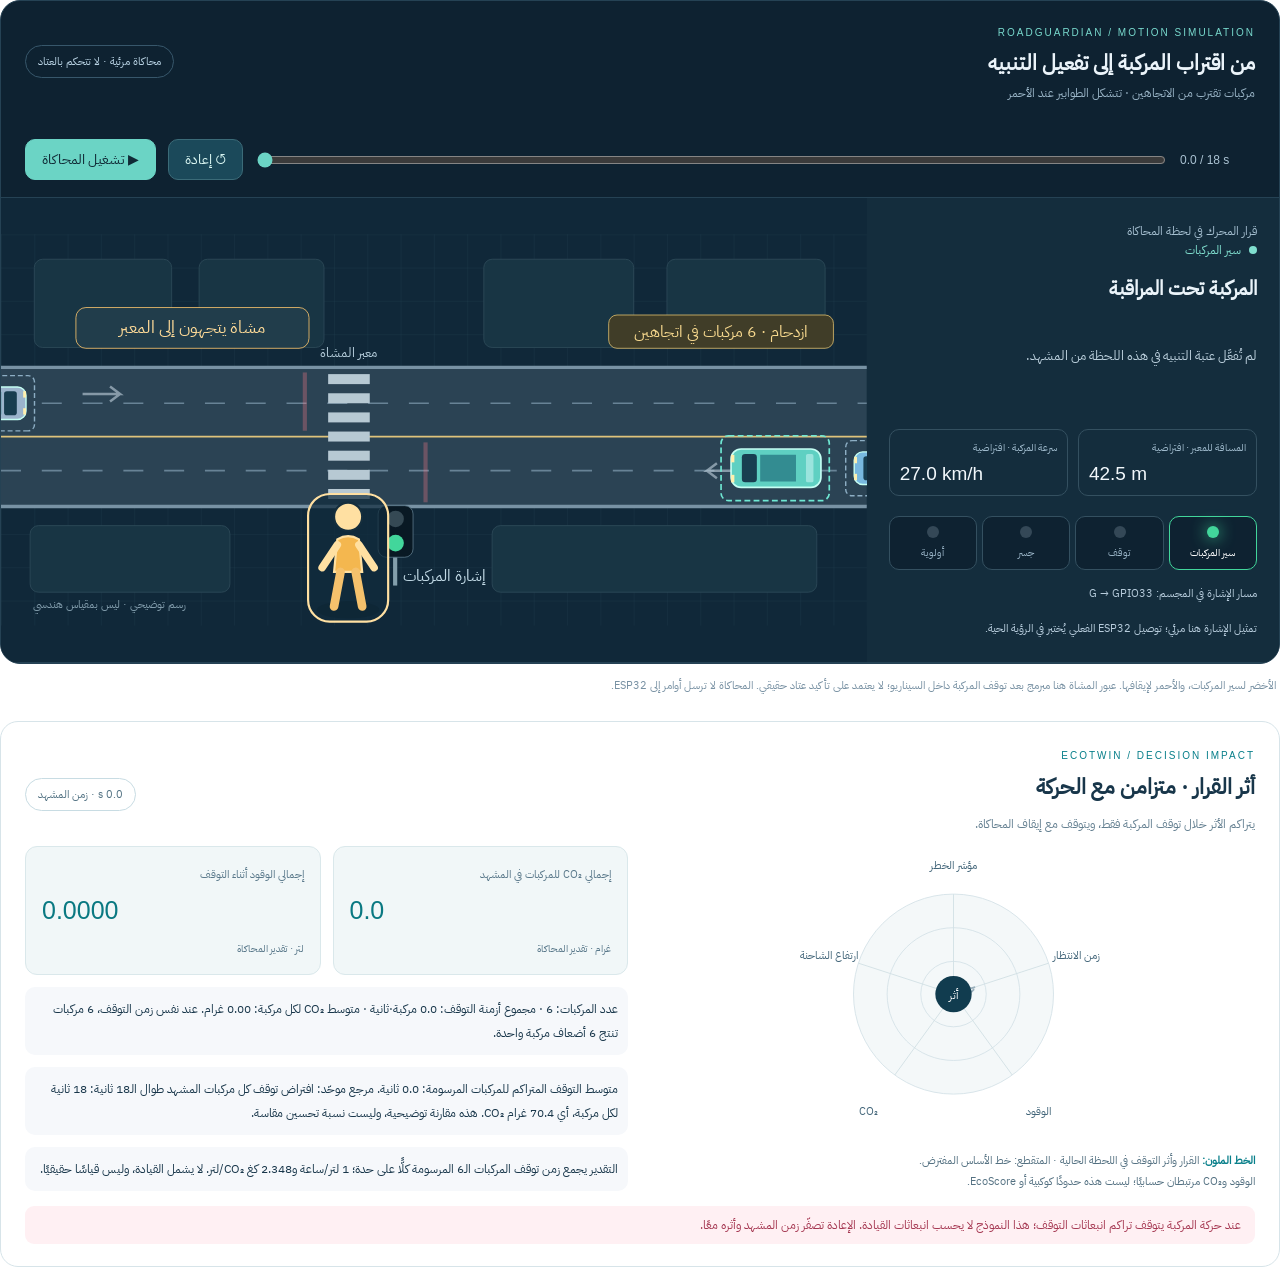
==== docs/scenes/congestion.html @ 3b2d870b "Publish RoadGuardian prototype and static Pages demo" ====
<!doctype html>
<html lang="ar" dir="rtl"><head><meta charset="utf-8"><meta name="viewport" content="width=device-width,initial-scale=1">
<style>
@font-face{font-family:Arabic;src:url([data-uri]) format('woff2')}
*{box-sizing:border-box}body{margin:0;background:transparent;color:#18364a;font:14px Arabic,Arial,sans-serif}button,input{font:inherit}button{cursor:pointer}button:focus-visible,input:focus-visible{outline:3px solid #f6bc61;outline-offset:3px}
.screen{background:#0e2231;border:1px solid #254254;border-radius:20px;overflow:hidden;color:#ebf4fa}.head{padding:20px 24px;display:flex;align-items:center;justify-content:space-between;gap:16px}.eyebrow{font:10px Arial;letter-spacing:2px;color:#78d9cd}.head h2{font-size:21px;margin:5px 0}.head p{margin:0;color:#9ab5c7;font-size:12px}.pill{font-size:11px;border:1px solid #37576b;border-radius:30px;padding:7px 12px;color:#b9d3e4;white-space:nowrap}
.layout{display:grid;grid-template-columns:minmax(0,2.1fr) minmax(245px,1fr);direction:ltr;gap:0}.road{background:#102839;position:relative;min-width:0;border-top:1px solid #254254;border-bottom:1px solid #254254}.road svg{width:100%;height:100%;min-height:300px;display:block}.decision{direction:rtl;background:#142d3d;padding:22px;border-top:1px solid #254254;border-bottom:1px solid #254254}.decision small{color:#a5bfd0}.decision h3{font-size:20px;min-height:58px;margin:14px 0 8px}.decision p{line-height:1.9;color:#bdd1de;font-size:13px;min-height:72px}.status{display:flex;align-items:center;gap:8px;color:#80dfcf;font-size:12px}.status i{height:8px;width:8px;border-radius:50%;background:currentColor}.stats{display:grid;grid-template-columns:1fr 1fr;gap:10px;margin-bottom:18px}.stat{border:1px solid #345060;border-radius:10px;padding:10px}.stat span{font-size:10px;color:#9fbacc;display:block}.stat b{direction:ltr;unicode-bidi:isolate;font:19px Arial;display:block;margin-top:8px;color:#f2f8fc}.leds{display:grid;grid-template-columns:repeat(4,1fr);gap:5px;margin-top:20px}.led{text-align:center;background:#0e2231;border:1px solid #345060;border-radius:10px;padding:9px 2px;font-size:10px;color:#9ab5c7}.led i{display:block;width:12px;height:12px;border-radius:50%;margin:0 auto 7px;background:#344857}.led.on i{background:var(--color);box-shadow:0 0 16px var(--color)}.led.on{color:white;border-color:var(--color)}.wiring{font-size:11px;color:#b8cddd;line-height:1.9;margin-top:14px}.controls{display:flex;gap:12px;align-items:center;padding:17px 24px;direction:ltr;flex-wrap:wrap}.controls button{background:#1b495a;color:#d9f6f2;border:1px solid #3b6b78;border-radius:10px;padding:9px 16px}.controls button.primary{background:#6bd4c5;color:#102a36;border-color:#6bd4c5}.controls input{accent-color:#6bd4c5;flex:1;min-width:100px}.time{font:12px Arial;color:#abc3d3;min-width:75px}.note{font-size:11px;color:#7891a3;line-height:1.9;margin:12px 4px 24px}.eco{border:1px solid #d7e4e9;border-radius:18px;background:white;padding:22px 24px;margin-top:20px}.eco h2{margin:5px 0;font-size:22px}.eco .eyebrow{color:#087f8a}.eco-head{display:flex;justify-content:space-between;align-items:center;gap:14px}.eco-head p{font-size:12px;color:#637f90}.eco-grid{display:grid;grid-template-columns:1fr 1fr;gap:24px;align-items:center}.eco svg{width:100%;max-height:300px}.eco-values{display:grid;grid-template-columns:1fr 1fr;gap:12px}.eco-card{background:#f1f7f8;border:1px solid #dae8eb;border-radius:12px;padding:16px}.eco-card span{font-size:11px;color:#59788a}.eco-card b{direction:ltr;unicode-bidi:isolate;display:block;font:25px Arial;color:#0a7982;margin:12px 0}.eco-card small{font-size:10px;color:#59788a}.comparison{grid-column:1/-1;font-size:12px;line-height:2;padding:10px;background:#f6f8fb;border-radius:10px}.legend{font-size:11px;color:#547182;line-height:1.9}.legend strong{color:#087f8a}.safety{font-size:12px;color:#a53751;background:#fff0f3;padding:10px 14px;border-radius:9px;margin-top:14px}.svgtext{font-family:Arabic,Arial,sans-serif}
@media(max-width:700px){.layout{grid-template-columns:1fr}.decision h3,.decision p{min-height:0}.eco-grid{grid-template-columns:1fr}.head,.eco{padding:16px}.head h2{font-size:18px}.head .pill{display:none}.road svg{min-height:220px}.controls{padding:14px}.eco-grid svg{max-height:260px}}
</style></head><body>
<section class="screen" aria-label="محاكاة حركة الطريق والإشارة">
<div class="head"><div><span class="eyebrow">ROADGUARDIAN / MOTION SIMULATION</span><h2>من اقتراب المركبة إلى تفعيل التنبيه</h2><p id="phase">المركبة تقترب · النظام يراقب</p></div><span class="pill">محاكاة مرئية · لا تتحكم بالعتاد</span></div>
<div class="controls"><button id="play" class="primary" aria-label="تشغيل المحاكاة">تشغيل المحاكاة ▶</button><button id="reset" aria-label="إعادة المحاكاة">إعادة ↺</button><input id="seek" type="range" min="0" max="18" step="0.1" value="0" aria-label="تقدم المحاكاة"><span class="time" id="time">0.0 / 18 s</span></div>
<div class="layout"><div class="road"><svg viewBox="0 0 1040 470" role="img" aria-label="مركبة متحركة ومعبر وإشارة تتغير حسب قرار المحرك">
<defs><pattern id="grid" width="40" height="40" patternUnits="userSpaceOnUse"><path d="M40 0H0V40" fill="none" stroke="#234252" stroke-width=".6"/></pattern><filter id="glow"><feGaussianBlur stdDeviation="5"/></filter></defs>
<rect width="1040" height="470" fill="url(#grid)"/>
<g fill="#183544" stroke="#2e4b59"><rect x="40" y="30" width="165" height="106" rx="10"/><rect x="238" y="30" width="150" height="106" rx="10"/><rect x="580" y="30" width="180" height="106" rx="10"/><rect x="800" y="30" width="190" height="106" rx="10"/><rect x="35" y="350" width="240" height="80" rx="10"/><rect x="590" y="350" width="390" height="80" rx="10"/></g>
<path d="M0 159H1040V327H0Z" fill="#2b4354"/><path d="M0 160H1040M0 327H1040" stroke="#7892a4" stroke-width="4"/><path d="M0 243H1040" stroke="#dfc37b" stroke-width="2"/><path d="M0 203H1040M0 284H1040" stroke="#688396" stroke-width="2" stroke-dasharray="24 25"/>
<g fill="#b7c8d5" opacity=".65"><path d="M98 192h45l-12-9m12 9l-12 9" fill="none" stroke="#b7c8d5" stroke-width="3"/><path d="M893 284h-45l12-9m-12 9l12 9" fill="none" stroke="#b7c8d5" stroke-width="3"/></g>
<g id="crosswalk" fill="#b7c9d3"><rect x="393" y="168" width="50" height="12"/><rect x="393" y="191" width="50" height="12"/><rect x="393" y="214" width="50" height="12"/><rect x="393" y="237" width="50" height="12"/><rect x="393" y="260" width="50" height="12"/><rect x="393" y="283" width="50" height="12"/><rect x="393" y="306" width="50" height="12"/></g>
<text x="417" y="148" text-anchor="middle" fill="#b5cddb" font-size="16" class="svgtext">معبر المشاة</text><path id="stopLine" d="M510 250V322" stroke="#ff7b8a" stroke-width="5" opacity=".3"/>
<g id="signal" transform="translate(478 348)"><rect x="-7" y="14" width="5" height="60" fill="#839eab"/><rect x="-25" y="-22" width="42" height="62" rx="10" fill="#091924" stroke="#597687"/><circle id="roadRed" cx="-4" cy="-6" r="10" fill="#354954"/><circle id="roadGreen" cx="-4" cy="23" r="10" fill="#42d69b"/><text x="55" y="69" text-anchor="middle" fill="#c1d9e5" font-size="19" class="svgtext">إشارة المركبات</text></g>
<g id="pedStatus" opacity="0"><rect id="pedBadge" x="90" y="88" width="280" height="49" rx="12" fill="#213d4b" stroke="#f5c16c"/><text id="pedLabel" x="230" y="119" text-anchor="middle" fill="#ffdb98" font-size="21" class="svgtext">مشاة يتجهون إلى المعبر</text></g>
<g id="pedestrian" transform="translate(417 390) scale(1.3)" opacity="0">
<ellipse cx="0" cy="47" rx="29" ry="8" fill="#071923" opacity=".7"/>
<rect x="-37" y="-60" width="74" height="118" rx="20" fill="#102c3c" fill-opacity=".7" stroke="#ffe0a2" stroke-width="2"/>
<circle cx="0" cy="-39" r="13" fill="#ffe0a2" stroke="#152e3d" stroke-width="2"/>
<path d="M-10-18Q0-24 10-18L13 12H-13Z" fill="#f4b74f" stroke="#ffe0a2" stroke-width="2"/>
<path id="pedArmLeft" d="M-10-13L-24 8" stroke="#ffe0a2" stroke-width="7" stroke-linecap="round"/>
<path id="pedArmRight" d="M10-13L24 8" stroke="#ffe0a2" stroke-width="7" stroke-linecap="round"/>
<path id="pedLegLeft" d="M-7 12L-13 44" stroke="#f5c16c" stroke-width="8" stroke-linecap="round"/>
<path id="pedLegRight" d="M7 12L13 44" stroke="#f5c16c" stroke-width="8" stroke-linecap="round"/>
</g>
<g id="bridge" opacity="0"><rect x="444" y="146" width="28" height="195" rx="6" fill="#6c8fa4"/><path d="M425 150h65M425 334h65" stroke="#98b7c9" stroke-width="12"/><rect x="415" y="94" width="88" height="40" rx="7" fill="#173f52" stroke="#7c9eaf"/><text x="459" y="120" text-anchor="middle" fill="#d7eaf5" font-size="23">4.5 m</text></g>
<g id="trafficQueue" aria-hidden="true"></g><path id="upperStopLine" d="M365 166V236" stroke="#ff7b8a" stroke-width="5" opacity="0"/>
<g id="queueBadge" opacity="0"><rect x="730" y="97" width="270" height="40" rx="10" fill="#403d28" stroke="#d6b96b"/><text x="865" y="123" text-anchor="middle" fill="#f7d98e" font-size="19" class="svgtext">ازدحام · 6 مركبات في اتجاهين</text></g>
<g id="car" transform="translate(930 281)"><rect x="-53" y="-23" width="108" height="46" rx="12" fill="#5fd0c2" stroke="#c5fff4" stroke-width="2"/><rect x="-40" y="-17" width="18" height="34" rx="4" fill="#183e50"/><path d="M-18-16H25V16H-18" fill="#338c91"/><rect x="37" y="-17" width="9" height="34" rx="2" fill="#9ae4dd"/><rect x="-53" y="-16" width="4" height="9" fill="#fff0af"/><rect x="-53" y="8" width="4" height="9" fill="#fff0af"/><g id="ambulanceMark" opacity="0" fill="#fff"><path d="M-3-10H7V10H-3Z"/><path d="M-8-5H12V5H-8Z"/></g><rect id="truckBox" x="-8" y="-30" width="62" height="60" rx="4" fill="#96b4cb" stroke="#daedff" opacity="0"/><text id="truckHeight" x="0" y="-45" text-anchor="middle" fill="#ffc3cd" font-size="15" opacity="0">5.0 m</text><rect id="carDetect" x="-65" y="-39" width="130" height="78" rx="9" fill="none" stroke="#6fe8d3" stroke-width="2" stroke-dasharray="7 4"/></g>
<path id="link" d="M510 280Q540 385 490 380" fill="none" stroke="#ff8c9d" stroke-width="2" stroke-dasharray="7 7" opacity="0"/><text x="130" y="449" text-anchor="middle" fill="#829dac" font-size="13" class="svgtext">رسم توضيحي · ليس بمقياس هندسي</text>
</svg></div><aside class="decision">
<small>قرار المحرك في لحظة المحاكاة</small><div class="status" id="status"><i></i><span id="statusLabel">مراقبة</span></div><h3 id="decisionTitle">المركبة تقترب</h3><p id="decisionText">راقب تغير الإشارة عندما تظهر حالة الخطر.</p>
<div class="stats"><div class="stat"><span>المسافة للمعبر · افتراضية</span><b id="distance">—</b></div><div class="stat"><span>سرعة المركبة · افتراضية</span><b id="speed">—</b></div></div>
<div class="leds"><div class="led" id="ledG" style="--color:#42d69b"><i></i>سير المركبات</div><div class="led" id="ledR" style="--color:#ff667e"><i></i>توقف</div><div class="led" id="ledB" style="--color:#f4c56e"><i></i>جسر</div><div class="led" id="ledE" style="--color:#6ee7b8"><i></i>أولوية</div></div>
<div class="wiring" id="wiring">خرج المجسم: G → GPIO33</div><div class="wiring">تمثيل الإشارة هنا مرئي؛ توصيل ESP32 الفعلي يُختبر في الرؤية الحية.</div>
</aside></div>

</section>
<p class="note">الأخضر لسير المركبات، والأحمر لإيقافها. عبور المشاة هنا مبرمج بعد توقف المركبة داخل السيناريو؛ لا يعتمد على تأكيد عتاد حقيقي. المحاكاة لا ترسل أوامر إلى ESP32.</p>
<section class="eco"><div class="eco-head"><div><span class="eyebrow">ECOTWIN / DECISION IMPACT</span><h2>أثر القرار · متزامن مع الحركة</h2><p>يتراكم الأثر خلال توقف المركبة فقط، ويتوقف مع إيقاف المحاكاة.</p></div><span class="pill" style="color:#527283;border-color:#c8dce3" id="ecoClock">0.0 s · زمن المشهد</span></div>
<div class="eco-grid"><div><svg viewBox="0 0 380 330" aria-label="رادار أثر القرار الافتراضي" role="img"><g transform="translate(190 164)">
<circle r="110" fill="#f4f8f9" stroke="#d5e3e8"/><circle r="73" fill="none" stroke="#d5e3e8"/><circle r="36" fill="none" stroke="#d5e3e8"/>
<g stroke="#d2e0e5"><path d="M0 0V-110M0 0L104.6-34M0 0L64.6 89M0 0L-64.6 89M0 0L-104.6-34"/></g>
<polygon id="ecoBase" fill="none" stroke="#9aafbb" stroke-width="2" stroke-dasharray="5 5"/><polygon id="ecoShape" fill="#42bfb438" stroke="#07878d" stroke-width="3"/>
<circle r="20" fill="#113c4f"/><text y="5" fill="white" text-anchor="middle" font-size="12" class="svgtext">أثر</text>
</g><g font-size="12" fill="#426579" text-anchor="middle" class="svgtext"><text x="190" y="26">مؤشر الخطر</text><text x="325" y="125">زمن الانتظار</text><text x="283" y="297">الوقود</text><text x="97" y="297">CO₂</text><text x="53" y="125">ارتفاع الشاحنة</text></g></svg><div class="legend"><strong>الخط الملون:</strong> القرار وأثر التوقف في اللحظة الحالية · <span>المتقطع: خط الأساس المفترض.</span><br>الوقود وCO₂ مرتبطان حسابيًا؛ ليست هذه حدودًا كوكبية أو EcoScore.</div></div>
<div class="eco-values"><div class="eco-card"><span>إجمالي CO₂ للمركبات في المشهد</span><b id="co2">—</b><small>غرام · تقدير المحاكاة</small></div><div class="eco-card"><span>إجمالي الوقود أثناء التوقف</span><b id="fuel">—</b><small>لتر · تقدير المحاكاة</small></div><div class="comparison" id="ecoAccounting"></div><div class="comparison" id="ecoComparison"></div><div class="comparison" id="ecoAssumptions"></div></div></div>
<div class="safety" id="ecoSafety">السلامة مستقلة عن المقارنة البيئية.</div>
</section>
<script id="simulationData" type="application/json">{"scenario": "CONGESTION", "frames": [{"t": 0.0, "x": 930.0, "speed": 27.0, "pedestrian": false, "command": "G", "event": {"distance_m": 42.5, "relative_speed_kmh": 27.0, "pedestrian_present": false, "ambulance_present": false, "cloud_online": true, "model_confidence": 1.0, "truck_present": false, "truck_height_m": 0.0}, "outcome": {"ttc_s": 5.67, "risk": 5.0, "level": "NORMAL", "action": "MONITOR", "edge_active": true, "cloud_online": true, "truck_present": false, "truck_height_m": 0.0}, "phase": "\u0645\u0631\u0643\u0628\u0627\u062a \u062a\u0642\u062a\u0631\u0628 \u0645\u0646 \u0627\u0644\u0627\u062a\u062c\u0627\u0647\u064a\u0646 \u00b7 \u062a\u062a\u0634\u0643\u0644 \u0627\u0644\u0637\u0648\u0627\u0628\u064a\u0631 \u0639\u0646\u062f \u0627\u0644\u0623\u062d\u0645\u0631", "pedestrian_y": 390.0, "pedestrian_opacity": 1.0, "pedestrian_phase": "approaching", "crossing_confirmed": false, "eco_current": {"vehicles": 6, "wait_s": 0.0, "vehicle_seconds": 0.0, "fuel_l": 0.0, "co2_kg": 0.0}, "vehicles": [{"id": 0, "x": 930.0, "y": 281, "direction": -1, "speed": 27.0, "waiting_s": 0.0}, {"id": 1, "x": 1070.0, "y": 281, "direction": -1, "speed": 27.0, "waiting_s": 0.0}, {"id": 2, "x": 1210.0, "y": 281, "direction": -1, "speed": 27.0, "waiting_s": 0.0}, {"id": 3, "x": -15.0, "y": 203, "direction": 1, "speed": 27.0, "waiting_s": 0.0}, {"id": 4, "x": -155.0, "y": 203, "direction": 1, "speed": 27.0, "waiting_s": 0.0}, {"id": 5, "x": -295.0, "y": 203, "direction": 1, "speed": 27.0, "waiting_s": 0.0}]}, {"t": 0.1, "x": 921.0, "speed": 27.0, "pedestrian": false, "command": "G", "event": {"distance_m": 41.75, "relative_speed_kmh": 27.0, "pedestrian_present": false, "ambulance_present": false, "cloud_online": true, "model_confidence": 1.0, "truck_present": false, "truck_height_m": 0.0}, "outcome": {"ttc_s": 5.57, "risk": 5.0, "level": "NORMAL", "action": "MONITOR", "edge_active": true, "cloud_online": true, "truck_present": false, "truck_height_m": 0.0}, "phase": "\u0645\u0631\u0643\u0628\u0627\u062a \u062a\u0642\u062a\u0631\u0628 \u0645\u0646 \u0627\u0644\u0627\u062a\u062c\u0627\u0647\u064a\u0646 \u00b7 \u062a\u062a\u0634\u0643\u0644 \u0627\u0644\u0637\u0648\u0627\u0628\u064a\u0631 \u0639\u0646\u062f \u0627\u0644\u0623\u062d\u0645\u0631", "pedestrian_y": 389.9445925925926, "pedestrian_opacity": 1.0, "pedestrian_phase": "approaching", "crossing_confirmed": false, "eco_current": {"vehicles": 6, "wait_s": 0.0, "vehicle_seconds": 0.0, "fuel_l": 0.0, "co2_kg": 0.0}, "vehicles": [{"id": 0, "x": 921.0, "y": 281, "direction": -1, "speed": 27.0, "waiting_s": 0.0}, {"id": 1, "x": 1061.0, "y": 281, "direction": -1, "speed": 27.0, "waiting_s": 0.0}, {"id": 2, "x": 1201.0, "y": 281, "direction": -1, "speed": 27.0, "waiting_s": 0.0}, {"id": 3, "x": -6.0, "y": 203, "direction": 1, "speed": 27.0, "waiting_s": 0.0}, {"id": 4, "x": -146.0, "y": 203, "direction": 1, "speed": 27.0, "waiting_s": 0.0}, {"id": 5, "x": -286.0, "y": 203, "direction": 1, "speed": 27.0, "waiting_s": 0.0}]}, {"t": 0.2, "x": 912.0, "speed": 27.0, "pedestrian": false, "command": "G", "event": {"distance_m": 41.0, "relative_speed_kmh": 27.0, "pedestrian_present": false, "ambulance_present": false, "cloud_online": true, "model_confidence": 1.0, "truck_present": false, "truck_height_m": 0.0}, "outcome": {"ttc_s": 5.47, "risk": 5.0, "level": "NORMAL", "action": "MONITOR", "edge_active": true, "cloud_online": true, "truck_present": false, "truck_height_m": 0.0}, "phase": "\u0645\u0631\u0643\u0628\u0627\u062a \u062a\u0642\u062a\u0631\u0628 \u0645\u0646 \u0627\u0644\u0627\u062a\u062c\u0627\u0647\u064a\u0646 \u00b7 \u062a\u062a\u0634\u0643\u0644 \u0627\u0644\u0637\u0648\u0627\u0628\u064a\u0631 \u0639\u0646\u062f \u0627\u0644\u0623\u062d\u0645\u0631", "pedestrian_y": 389.7834074074074, "pedestrian_opacity": 1.0, "pedestrian_phase": "approaching", "crossing_confirmed": false, "eco_current": {"vehicles": 6, "wait_s": 0.0, "vehicle_seconds": 0.0, "fuel_l": 0.0, "co2_kg": 0.0}, "vehicles": [{"id": 0, "x": 912.0, "y": 281, "direction": -1, "speed": 27.0, "waiting_s": 0.0}, {"id": 1, "x": 1052.0, "y": 281, "direction": -1, "speed": 27.0, "waiting_s": 0.0}, {"id": 2, "x": 1192.0, "y": 281, "direction": -1, "speed": 27.0, "waiting_s": 0.0}, {"id": 3, "x": 3.0, "y": 203, "direction": 1, "speed": 27.0, "waiting_s": 0.0}, {"id": 4, "x": -137.0, "y": 203, "direction": 1, "speed": 27.0, "waiting_s": 0.0}, {"id": 5, "x": -277.0, "y": 203, "direction": 1, "speed": 27.0, "waiting_s": 0.0}]}, {"t": 0.3, "x": 903.0, "speed": 27.0, "pedestrian": false, "command": "G", "event": {"distance_m": 40.25, "relative_speed_kmh": 27.0, "pedestrian_present": false, "ambulance_present": false, "cloud_online": true, "model_confidence": 1.0, "truck_present": false, "truck_height_m": 0.0}, "outcome": {"ttc_s": 5.37, "risk": 5.0, "level": "NORMAL", "action": "MONITOR", "edge_active": true, "cloud_online": true, "truck_present": false, "truck_height_m": 0.0}, "phase": "\u0645\u0631\u0643\u0628\u0627\u062a \u062a\u0642\u062a\u0631\u0628 \u0645\u0646 \u0627\u0644\u0627\u062a\u062c\u0627\u0647\u064a\u0646 \u00b7 \u062a\u062a\u0634\u0643\u0644 \u0627\u0644\u0637\u0648\u0627\u0628\u064a\u0631 \u0639\u0646\u062f \u0627\u0644\u0623\u062d\u0645\u0631", "pedestrian_y": 389.524, "pedestrian_opacity": 1.0, "pedestrian_phase": "approaching", "crossing_confirmed": false, "eco_current": {"vehicles": 6, "wait_s": 0.0, "vehicle_seconds": 0.0, "fuel_l": 0.0, "co2_kg": 0.0}, "vehicles": [{"id": 0, "x": 903.0, "y": 281, "direction": -1, "speed": 27.0, "waiting_s": 0.0}, {"id": 1, "x": 1043.0, "y": 281, "direction": -1, "speed": 27.0, "waiting_s": 0.0}, {"id": 2, "x": 1183.0, "y": 281, "direction": -1, "speed": 27.0, "waiting_s": 0.0}, {"id": 3, "x": 12.0, "y": 203, "direction": 1, "speed": 27.0, "waiting_s": 0.0}, {"id": 4, "x": -128.0, "y": 203, "direction": 1, "speed": 27.0, "waiting_s": 0.0}, {"id": 5, "x": -268.0, "y": 203, "direction": 1, "speed": 27.0, "waiting_s": 0.0}]}, {"t": 0.4, "x": 894.0, "speed": 27.0, "pedestrian": false, "command": "G", "event": {"distance_m": 39.5, "relative_speed_kmh": 27.0, "pedestrian_present": false, "ambulance_present": false, "cloud_online": true, "model_confidence": 1.0, "truck_present": false, "truck_height_m": 0.0}, "outcome": {"ttc_s": 5.27, "risk": 5.0, "level": "NORMAL", "action": "MONITOR", "edge_active": true, "cloud_online": true, "truck_present": false, "truck_height_m": 0.0}, "phase": "\u0645\u0631\u0643\u0628\u0627\u062a \u062a\u0642\u062a\u0631\u0628 \u0645\u0646 \u0627\u0644\u0627\u062a\u062c\u0627\u0647\u064a\u0646 \u00b7 \u062a\u062a\u0634\u0643\u0644 \u0627\u0644\u0637\u0648\u0627\u0628\u064a\u0631 \u0639\u0646\u062f \u0627\u0644\u0623\u062d\u0645\u0631", "pedestrian_y": 389.1739259259259, "pedestrian_opacity": 1.0, "pedestrian_phase": "approaching", "crossing_confirmed": false, "eco_current": {"vehicles": 6, "wait_s": 0.0, "vehicle_seconds": 0.0, "fuel_l": 0.0, "co2_kg": 0.0}, "vehicles": [{"id": 0, "x": 894.0, "y": 281, "direction": -1, "speed": 27.0, "waiting_s": 0.0}, {"id": 1, "x": 1034.0, "y": 281, "direction": -1, "speed": 27.0, "waiting_s": 0.0}, {"id": 2, "x": 1174.0, "y": 281, "direction": -1, "speed": 27.0, "waiting_s": 0.0}, {"id": 3, "x": 21.0, "y": 203, "direction": 1, "speed": 27.0, "waiting_s": 0.0}, {"id": 4, "x": -119.0, "y": 203, "direction": 1, "speed": 27.0, "waiting_s": 0.0}, {"id": 5, "x": -259.0, "y": 203, "direction": 1, "speed": 27.0, "waiting_s": 0.0}]}, {"t": 0.5, "x": 885.0, "speed": 27.0, "pedestrian": false, "command": "G", "event": {"distance_m": 38.75, "relative_speed_kmh": 27.0, "pedestrian_present": false, "ambulance_present": false, "cloud_online": true, "model_confidence": 1.0, "truck_present": false, "truck_height_m": 0.0}, "outcome": {"ttc_s": 5.17, "risk": 5.0, "level": "NORMAL", "action": "MONITOR", "edge_active": true, "cloud_online": true, "truck_present": false, "truck_height_m": 0.0}, "phase": "\u0645\u0631\u0643\u0628\u0627\u062a \u062a\u0642\u062a\u0631\u0628 \u0645\u0646 \u0627\u0644\u0627\u062a\u062c\u0627\u0647\u064a\u0646 \u00b7 \u062a\u062a\u0634\u0643\u0644 \u0627\u0644\u0637\u0648\u0627\u0628\u064a\u0631 \u0639\u0646\u062f \u0627\u0644\u0623\u062d\u0645\u0631", "pedestrian_y": 388.74074074074076, "pedestrian_opacity": 1.0, "pedestrian_phase": "approaching", "crossing_confirmed": false, "eco_current": {"vehicles": 6, "wait_s": 0.0, "vehicle_seconds": 0.0, "fuel_l": 0.0, "co2_kg": 0.0}, "vehicles": [{"id": 0, "x": 885.0, "y": 281, "direction": -1, "speed": 27.0, "waiting_s": 0.0}, {"id": 1, "x": 1025.0, "y": 281, "direction": -1, "speed": 27.0, "waiting_s": 0.0}, {"id": 2, "x": 1165.0, "y": 281, "direction": -1, "speed": 27.0, "waiting_s": 0.0}, {"id": 3, "x": 30.0, "y": 203, "direction": 1, "speed": 27.0, "waiting_s": 0.0}, {"id": 4, "x": -110.0, "y": 203, "direction": 1, "speed": 27.0, "waiting_s": 0.0}, {"id": 5, "x": -250.0, "y": 203, "direction": 1, "speed": 27.0, "waiting_s": 0.0}]}, {"t": 0.6, "x": 876.0, "speed": 27.0, "pedestrian": false, "command": "G", "event": {"distance_m": 38.0, "relative_speed_kmh": 27.0, "pedestrian_present": false, "ambulance_present": false, "cloud_online": true, "model_confidence": 1.0, "truck_present": false, "truck_height_m": 0.0}, "outcome": {"ttc_s": 5.07, "risk": 5.0, "level": "NORMAL", "action": "MONITOR", "edge_active": true, "cloud_online": true, "truck_present": false, "truck_height_m": 0.0}, "phase": "\u0645\u0631\u0643\u0628\u0627\u062a \u062a\u0642\u062a\u0631\u0628 \u0645\u0646 \u0627\u0644\u0627\u062a\u062c\u0627\u0647\u064a\u0646 \u00b7 \u062a\u062a\u0634\u0643\u0644 \u0627\u0644\u0637\u0648\u0627\u0628\u064a\u0631 \u0639\u0646\u062f \u0627\u0644\u0623\u062d\u0645\u0631", "pedestrian_y": 388.232, "pedestrian_opacity": 1.0, "pedestrian_phase": "approaching", "crossing_confirmed": false, "eco_current": {"vehicles": 6, "wait_s": 0.0, "vehicle_seconds": 0.0, "fuel_l": 0.0, "co2_kg": 0.0}, "vehicles": [{"id": 0, "x": 876.0, "y": 281, "direction": -1, "speed": 27.0, "waiting_s": 0.0}, {"id": 1, "x": 1016.0, "y": 281, "direction": -1, "speed": 27.0, "waiting_s": 0.0}, {"id": 2, "x": 1156.0, "y": 281, "direction": -1, "speed": 27.0, "waiting_s": 0.0}, {"id": 3, "x": 39.0, "y": 203, "direction": 1, "speed": 27.0, "waiting_s": 0.0}, {"id": 4, "x": -101.0, "y": 203, "direction": 1, "speed": 27.0, "waiting_s": 0.0}, {"id": 5, "x": -241.0, "y": 203, "direction": 1, "speed": 27.0, "waiting_s": 0.0}]}, {"t": 0.7, "x": 867.0, "speed": 27.0, "pedestrian": false, "command": "G", "event": {"distance_m": 37.25, "relative_speed_kmh": 27.0, "pedestrian_present": false, "ambulance_present": false, "cloud_online": true, "model_confidence": 1.0, "truck_present": false, "truck_height_m": 0.0}, "outcome": {"ttc_s": 4.97, "risk": 5.0, "level": "NORMAL", "action": "MONITOR", "edge_active": true, "cloud_online": true, "truck_present": false, "truck_height_m": 0.0}, "phase": "\u0645\u0631\u0643\u0628\u0627\u062a \u062a\u0642\u062a\u0631\u0628 \u0645\u0646 \u0627\u0644\u0627\u062a\u062c\u0627\u0647\u064a\u0646 \u00b7 \u062a\u062a\u0634\u0643\u0644 \u0627\u0644\u0637\u0648\u0627\u0628\u064a\u0631 \u0639\u0646\u062f \u0627\u0644\u0623\u062d\u0645\u0631", "pedestrian_y": 387.65525925925925, "pedestrian_opacity": 1.0, "pedestrian_phase": "approaching", "crossing_confirmed": false, "eco_current": {"vehicles": 6, "wait_s": 0.0, "vehicle_seconds": 0.0, "fuel_l": 0.0, "co2_kg": 0.0}, "vehicles": [{"id": 0, "x": 867.0, "y": 281, "direction": -1, "speed": 27.0, "waiting_s": 0.0}, {"id": 1, "x": 1007.0, "y": 281, "direction": -1, "speed": 27.0, "waiting_s": 0.0}, {"id": 2, "x": 1147.0, "y": 281, "direction": -1, "speed": 27.0, "waiting_s": 0.0}, {"id": 3, "x": 48.0, "y": 203, "direction": 1, "speed": 27.0, "waiting_s": 0.0}, {"id": 4, "x": -92.0, "y": 203, "direction": 1, "speed": 27.0, "waiting_s": 0.0}, {"id": 5, "x": -232.0, "y": 203, "direction": 1, "speed": 27.0, "waiting_s": 0.0}]}, {"t": 0.8, "x": 858.0, "speed": 27.0, "pedestrian": false, "command": "G", "event": {"distance_m": 36.5, "relative_speed_kmh": 27.0, "pedestrian_present": false, "ambulance_present": false, "cloud_online": true, "model_confidence": 1.0, "truck_present": false, "truck_height_m": 0.0}, "outcome": {"ttc_s": 4.87, "risk": 5.0, "level": "NORMAL", "action": "MONITOR", "edge_active": true, "cloud_online": true, "truck_present": false, "truck_height_m": 0.0}, "phase": "\u0645\u0631\u0643\u0628\u0627\u062a \u062a\u0642\u062a\u0631\u0628 \u0645\u0646 \u0627\u0644\u0627\u062a\u062c\u0627\u0647\u064a\u0646 \u00b7 \u062a\u062a\u0634\u0643\u0644 \u0627\u0644\u0637\u0648\u0627\u0628\u064a\u0631 \u0639\u0646\u062f \u0627\u0644\u0623\u062d\u0645\u0631", "pedestrian_y": 387.0180740740741, "pedestrian_opacity": 1.0, "pedestrian_phase": "approaching", "crossing_confirmed": false, "eco_current": {"vehicles": 6, "wait_s": 0.0, "vehicle_seconds": 0.0, "fuel_l": 0.0, "co2_kg": 0.0}, "vehicles": [{"id": 0, "x": 858.0, "y": 281, "direction": -1, "speed": 27.0, "waiting_s": 0.0}, {"id": 1, "x": 998.0, "y": 281, "direction": -1, "speed": 27.0, "waiting_s": 0.0}, {"id": 2, "x": 1138.0, "y": 281, "direction": -1, "speed": 27.0, "waiting_s": 0.0}, {"id": 3, "x": 57.0, "y": 203, "direction": 1, "speed": 27.0, "waiting_s": 0.0}, {"id": 4, "x": -83.0, "y": 203, "direction": 1, "speed": 27.0, "waiting_s": 0.0}, {"id": 5, "x": -223.0, "y": 203, "direction": 1, "speed": 27.0, "waiting_s": 0.0}]}, {"t": 0.9, "x": 849.0, "speed": 27.0, "pedestrian": false, "command": "G", "event": {"distance_m": 35.75, "relative_speed_kmh": 27.0, "pedestrian_present": false, "ambulance_present": false, "cloud_online": true, "model_confidence": 1.0, "truck_present": false, "truck_height_m": 0.0}, "outcome": {"ttc_s": 4.77, "risk": 5.0, "level": "NORMAL", "action": "MONITOR", "edge_active": true, "cloud_online": true, "truck_present": false, "truck_height_m": 0.0}, "phase": "\u0645\u0631\u0643\u0628\u0627\u062a \u062a\u0642\u062a\u0631\u0628 \u0645\u0646 \u0627\u0644\u0627\u062a\u062c\u0627\u0647\u064a\u0646 \u00b7 \u062a\u062a\u0634\u0643\u0644 \u0627\u0644\u0637\u0648\u0627\u0628\u064a\u0631 \u0639\u0646\u062f \u0627\u0644\u0623\u062d\u0645\u0631", "pedestrian_y": 386.328, "pedestrian_opacity": 1.0, "pedestrian_phase": "approaching", "crossing_confirmed": false, "eco_current": {"vehicles": 6, "wait_s": 0.0, "vehicle_seconds": 0.0, "fuel_l": 0.0, "co2_kg": 0.0}, "vehicles": [{"id": 0, "x": 849.0, "y": 281, "direction": -1, "speed": 27.0, "waiting_s": 0.0}, {"id": 1, "x": 989.0, "y": 281, "direction": -1, "speed": 27.0, "waiting_s": 0.0}, {"id": 2, "x": 1129.0, "y": 281, "direction": -1, "speed": 27.0, "waiting_s": 0.0}, {"id": 3, "x": 66.0, "y": 203, "direction": 1, "speed": 27.0, "waiting_s": 0.0}, {"id": 4, "x": -74.0, "y": 203, "direction": 1, "speed": 27.0, "waiting_s": 0.0}, {"id": 5, "x": -214.0, "y": 203, "direction": 1, "speed": 27.0, "waiting_s": 0.0}]}, {"t": 1.0, "x": 840.0, "speed": 27.0, "pedestrian": false, "command": "G", "event": {"distance_m": 35.0, "relative_speed_kmh": 27.0, "pedestrian_present": false, "ambulance_present": false, "cloud_online": true, "model_confidence": 1.0, "truck_present": false, "truck_height_m": 0.0}, "outcome": {"ttc_s": 4.67, "risk": 5.0, "level": "NORMAL", "action": "MONITOR", "edge_active": true, "cloud_online": true, "truck_present": false, "truck_height_m": 0.0}, "phase": "\u0645\u0631\u0643\u0628\u0627\u062a \u062a\u0642\u062a\u0631\u0628 \u0645\u0646 \u0627\u0644\u0627\u062a\u062c\u0627\u0647\u064a\u0646 \u00b7 \u062a\u062a\u0634\u0643\u0644 \u0627\u0644\u0637\u0648\u0627\u0628\u064a\u0631 \u0639\u0646\u062f \u0627\u0644\u0623\u062d\u0645\u0631", "pedestrian_y": 385.5925925925926, "pedestrian_opacity": 1.0, "pedestrian_phase": "approaching", "crossing_confirmed": false, "eco_current": {"vehicles": 6, "wait_s": 0.0, "vehicle_seconds": 0.0, "fuel_l": 0.0, "co2_kg": 0.0}, "vehicles": [{"id": 0, "x": 840.0, "y": 281, "direction": -1, "speed": 27.0, "waiting_s": 0.0}, {"id": 1, "x": 980.0, "y": 281, "direction": -1, "speed": 27.0, "waiting_s": 0.0}, {"id": 2, "x": 1120.0, "y": 281, "direction": -1, "speed": 27.0, "waiting_s": 0.0}, {"id": 3, "x": 75.0, "y": 203, "direction": 1, "speed": 27.0, "waiting_s": 0.0}, {"id": 4, "x": -65.0, "y": 203, "direction": 1, "speed": 27.0, "waiting_s": 0.0}, {"id": 5, "x": -205.0, "y": 203, "direction": 1, "speed": 27.0, "waiting_s": 0.0}]}, {"t": 1.1, "x": 831.0, "speed": 27.0, "pedestrian": false, "command": "G", "event": {"distance_m": 34.25, "relative_speed_kmh": 27.0, "pedestrian_present": false, "ambulance_present": false, "cloud_online": true, "model_confidence": 1.0, "truck_present": false, "truck_height_m": 0.0}, "outcome": {"ttc_s": 4.57, "risk": 5.0, "level": "NORMAL", "action": "MONITOR", "edge_active": true, "cloud_online": true, "truck_present": false, "truck_height_m": 0.0}, "phase": "\u0645\u0631\u0643\u0628\u0627\u062a \u062a\u0642\u062a\u0631\u0628 \u0645\u0646 \u0627\u0644\u0627\u062a\u062c\u0627\u0647\u064a\u0646 \u00b7 \u062a\u062a\u0634\u0643\u0644 \u0627\u0644\u0637\u0648\u0627\u0628\u064a\u0631 \u0639\u0646\u062f \u0627\u0644\u0623\u062d\u0645\u0631", "pedestrian_y": 384.8194074074074, "pedestrian_opacity": 1.0, "pedestrian_phase": "approaching", "crossing_confirmed": false, "eco_current": {"vehicles": 6, "wait_s": 0.0, "vehicle_seconds": 0.0, "fuel_l": 0.0, "co2_kg": 0.0}, "vehicles": [{"id": 0, "x": 831.0, "y": 281, "direction": -1, "speed": 27.0, "waiting_s": 0.0}, {"id": 1, "x": 971.0, "y": 281, "direction": -1, "speed": 27.0, "waiting_s": 0.0}, {"id": 2, "x": 1111.0, "y": 281, "direction": -1, "speed": 27.0, "waiting_s": 0.0}, {"id": 3, "x": 84.0, "y": 203, "direction": 1, "speed": 27.0, "waiting_s": 0.0}, {"id": 4, "x": -56.0, "y": 203, "direction": 1, "speed": 27.0, "waiting_s": 0.0}, {"id": 5, "x": -196.0, "y": 203, "direction": 1, "speed": 27.0, "waiting_s": 0.0}]}, {"t": 1.2, "x": 822.0, "speed": 27.0, "pedestrian": false, "command": "G", "event": {"distance_m": 33.5, "relative_speed_kmh": 27.0, "pedestrian_present": false, "ambulance_present": false, "cloud_online": true, "model_confidence": 1.0, "truck_present": false, "truck_height_m": 0.0}, "outcome": {"ttc_s": 4.47, "risk": 5.0, "level": "NORMAL", "action": "MONITOR", "edge_active": true, "cloud_online": true, "truck_present": false, "truck_height_m": 0.0}, "phase": "\u0645\u0631\u0643\u0628\u0627\u062a \u062a\u0642\u062a\u0631\u0628 \u0645\u0646 \u0627\u0644\u0627\u062a\u062c\u0627\u0647\u064a\u0646 \u00b7 \u062a\u062a\u0634\u0643\u0644 \u0627\u0644\u0637\u0648\u0627\u0628\u064a\u0631 \u0639\u0646\u062f \u0627\u0644\u0623\u062d\u0645\u0631", "pedestrian_y": 384.016, "pedestrian_opacity": 1.0, "pedestrian_phase": "approaching", "crossing_confirmed": false, "eco_current": {"vehicles": 6, "wait_s": 0.0, "vehicle_seconds": 0.0, "fuel_l": 0.0, "co2_kg": 0.0}, "vehicles": [{"id": 0, "x": 822.0, "y": 281, "direction": -1, "speed": 27.0, "waiting_s": 0.0}, {"id": 1, "x": 962.0, "y": 281, "direction": -1, "speed": 27.0, "waiting_s": 0.0}, {"id": 2, "x": 1102.0, "y": 281, "direction": -1, "speed": 27.0, "waiting_s": 0.0}, {"id": 3, "x": 93.0, "y": 203, "direction": 1, "speed": 27.0, "waiting_s": 0.0}, {"id": 4, "x": -47.0, "y": 203, "direction": 1, "speed": 27.0, "waiting_s": 0.0}, {"id": 5, "x": -187.0, "y": 203, "direction": 1, "speed": 27.0, "waiting_s": 0.0}]}, {"t": 1.3, "x": 813.0, "speed": 27.0, "pedestrian": false, "command": "G", "event": {"distance_m": 32.75, "relative_speed_kmh": 27.0, "pedestrian_present": false, "ambulance_present": false, "cloud_online": true, "model_confidence": 1.0, "truck_present": false, "truck_height_m": 0.0}, "outcome": {"ttc_s": 4.37, "risk": 5.0, "level": "NORMAL", "action": "MONITOR", "edge_active": true, "cloud_online": true, "truck_present": false, "truck_height_m": 0.0}, "phase": "\u0645\u0631\u0643\u0628\u0627\u062a \u062a\u0642\u062a\u0631\u0628 \u0645\u0646 \u0627\u0644\u0627\u062a\u062c\u0627\u0647\u064a\u0646 \u00b7 \u062a\u062a\u0634\u0643\u0644 \u0627\u0644\u0637\u0648\u0627\u0628\u064a\u0631 \u0639\u0646\u062f \u0627\u0644\u0623\u062d\u0645\u0631", "pedestrian_y": 383.18992592592593, "pedestrian_opacity": 1.0, "pedestrian_phase": "approaching", "crossing_confirmed": false, "eco_current": {"vehicles": 6, "wait_s": 0.0, "vehicle_seconds": 0.0, "fuel_l": 0.0, "co2_kg": 0.0}, "vehicles": [{"id": 0, "x": 813.0, "y": 281, "direction": -1, "speed": 27.0, "waiting_s": 0.0}, {"id": 1, "x": 953.0, "y": 281, "direction": -1, "speed": 27.0, "waiting_s": 0.0}, {"id": 2, "x": 1093.0, "y": 281, "direction": -1, "speed": 27.0, "waiting_s": 0.0}, {"id": 3, "x": 102.0, "y": 203, "direction": 1, "speed": 27.0, "waiting_s": 0.0}, {"id": 4, "x": -38.0, "y": 203, "direction": 1, "speed": 27.0, "waiting_s": 0.0}, {"id": 5, "x": -178.0, "y": 203, "direction": 1, "speed": 27.0, "waiting_s": 0.0}]}, {"t": 1.4, "x": 804.0, "speed": 27.0, "pedestrian": false, "command": "G", "event": {"distance_m": 32.0, "relative_speed_kmh": 27.0, "pedestrian_present": false, "ambulance_present": false, "cloud_online": true, "model_confidence": 1.0, "truck_present": false, "truck_height_m": 0.0}, "outcome": {"ttc_s": 4.27, "risk": 5.0, "level": "NORMAL", "action": "MONITOR", "edge_active": true, "cloud_online": true, "truck_present": false, "truck_height_m": 0.0}, "phase": "\u0645\u0631\u0643\u0628\u0627\u062a \u062a\u0642\u062a\u0631\u0628 \u0645\u0646 \u0627\u0644\u0627\u062a\u062c\u0627\u0647\u064a\u0646 \u00b7 \u062a\u062a\u0634\u0643\u0644 \u0627\u0644\u0637\u0648\u0627\u0628\u064a\u0631 \u0639\u0646\u062f \u0627\u0644\u0623\u062d\u0645\u0631", "pedestrian_y": 382.34874074074077, "pedestrian_opacity": 1.0, "pedestrian_phase": "approaching", "crossing_confirmed": false, "eco_current": {"vehicles": 6, "wait_s": 0.0, "vehicle_seconds": 0.0, "fuel_l": 0.0, "co2_kg": 0.0}, "vehicles": [{"id": 0, "x": 804.0, "y": 281, "direction": -1, "speed": 27.0, "waiting_s": 0.0}, {"id": 1, "x": 944.0, "y": 281, "direction": -1, "speed": 27.0, "waiting_s": 0.0}, {"id": 2, "x": 1084.0, "y": 281, "direction": -1, "speed": 27.0, "waiting_s": 0.0}, {"id": 3, "x": 111.0, "y": 203, "direction": 1, "speed": 27.0, "waiting_s": 0.0}, {"id": 4, "x": -29.0, "y": 203, "direction": 1, "speed": 27.0, "waiting_s": 0.0}, {"id": 5, "x": -169.0, "y": 203, "direction": 1, "speed": 27.0, "waiting_s": 0.0}]}, {"t": 1.5, "x": 795.0, "speed": 27.0, "pedestrian": false, "command": "G", "event": {"distance_m": 31.25, "relative_speed_kmh": 27.0, "pedestrian_present": false, "ambulance_present": false, "cloud_online": true, "model_confidence": 1.0, "truck_present": false, "truck_height_m": 0.0}, "outcome": {"ttc_s": 4.17, "risk": 5.0, "level": "NORMAL", "action": "MONITOR", "edge_active": true, "cloud_online": true, "truck_present": false, "truck_height_m": 0.0}, "phase": "\u0645\u0631\u0643\u0628\u0627\u062a \u062a\u0642\u062a\u0631\u0628 \u0645\u0646 \u0627\u0644\u0627\u062a\u062c\u0627\u0647\u064a\u0646 \u00b7 \u062a\u062a\u0634\u0643\u0644 \u0627\u0644\u0637\u0648\u0627\u0628\u064a\u0631 \u0639\u0646\u062f \u0627\u0644\u0623\u062d\u0645\u0631", "pedestrian_y": 381.5, "pedestrian_opacity": 1.0, "pedestrian_phase": "approaching", "crossing_confirmed": false, "eco_current": {"vehicles": 6, "wait_s": 0.0, "vehicle_seconds": 0.0, "fuel_l": 0.0, "co2_kg": 0.0}, "vehicles": [{"id": 0, "x": 795.0, "y": 281, "direction": -1, "speed": 27.0, "waiting_s": 0.0}, {"id": 1, "x": 935.0, "y": 281, "direction": -1, "speed": 27.0, "waiting_s": 0.0}, {"id": 2, "x": 1075.0, "y": 281, "direction": -1, "speed": 27.0, "waiting_s": 0.0}, {"id": 3, "x": 120.0, "y": 203, "direction": 1, "speed": 27.0, "waiting_s": 0.0}, {"id": 4, "x": -20.0, "y": 203, "direction": 1, "speed": 27.0, "waiting_s": 0.0}, {"id": 5, "x": -160.0, "y": 203, "direction": 1, "speed": 27.0, "waiting_s": 0.0}]}, {"t": 1.6, "x": 786.0, "speed": 27.0, "pedestrian": false, "command": "G", "event": {"distance_m": 30.5, "relative_speed_kmh": 27.0, "pedestrian_present": false, "ambulance_present": false, "cloud_online": true, "model_confidence": 1.0, "truck_present": false, "truck_height_m": 0.0}, "outcome": {"ttc_s": 4.07, "risk": 5.0, "level": "NORMAL", "action": "MONITOR", "edge_active": true, "cloud_online": true, "truck_present": false, "truck_height_m": 0.0}, "phase": "\u0645\u0631\u0643\u0628\u0627\u062a \u062a\u0642\u062a\u0631\u0628 \u0645\u0646 \u0627\u0644\u0627\u062a\u062c\u0627\u0647\u064a\u0646 \u00b7 \u062a\u062a\u0634\u0643\u0644 \u0627\u0644\u0637\u0648\u0627\u0628\u064a\u0631 \u0639\u0646\u062f \u0627\u0644\u0623\u062d\u0645\u0631", "pedestrian_y": 380.65125925925923, "pedestrian_opacity": 1.0, "pedestrian_phase": "approaching", "crossing_confirmed": false, "eco_current": {"vehicles": 6, "wait_s": 0.0, "vehicle_seconds": 0.0, "fuel_l": 0.0, "co2_kg": 0.0}, "vehicles": [{"id": 0, "x": 786.0, "y": 281, "direction": -1, "speed": 27.0, "waiting_s": 0.0}, {"id": 1, "x": 926.0, "y": 281, "direction": -1, "speed": 27.0, "waiting_s": 0.0}, {"id": 2, "x": 1066.0, "y": 281, "direction": -1, "speed": 27.0, "waiting_s": 0.0}, {"id": 3, "x": 129.0, "y": 203, "direction": 1, "speed": 27.0, "waiting_s": 0.0}, {"id": 4, "x": -11.0, "y": 203, "direction": 1, "speed": 27.0, "waiting_s": 0.0}, {"id": 5, "x": -151.0, "y": 203, "direction": 1, "speed": 27.0, "waiting_s": 0.0}]}, {"t": 1.7, "x": 777.0, "speed": 27.0, "pedestrian": false, "command": "G", "event": {"distance_m": 29.75, "relative_speed_kmh": 27.0, "pedestrian_present": false, "ambulance_present": false, "cloud_online": true, "model_confidence": 1.0, "truck_present": false, "truck_height_m": 0.0}, "outcome": {"ttc_s": 3.97, "risk": 5.2, "level": "NORMAL", "action": "MONITOR", "edge_active": true, "cloud_online": true, "truck_present": false, "truck_height_m": 0.0}, "phase": "\u0645\u0631\u0643\u0628\u0627\u062a \u062a\u0642\u062a\u0631\u0628 \u0645\u0646 \u0627\u0644\u0627\u062a\u062c\u0627\u0647\u064a\u0646 \u00b7 \u062a\u062a\u0634\u0643\u0644 \u0627\u0644\u0637\u0648\u0627\u0628\u064a\u0631 \u0639\u0646\u062f \u0627\u0644\u0623\u062d\u0645\u0631", "pedestrian_y": 379.81007407407407, "pedestrian_opacity": 1.0, "pedestrian_phase": "approaching", "crossing_confirmed": false, "eco_current": {"vehicles": 6, "wait_s": 0.0, "vehicle_seconds": 0.0, "fuel_l": 0.0, "co2_kg": 0.0}, "vehicles": [{"id": 0, "x": 777.0, "y": 281, "direction": -1, "speed": 27.0, "waiting_s": 0.0}, {"id": 1, "x": 917.0, "y": 281, "direction": -1, "speed": 27.0, "waiting_s": 0.0}, {"id": 2, "x": 1057.0, "y": 281, "direction": -1, "speed": 27.0, "waiting_s": 0.0}, {"id": 3, "x": 138.0, "y": 203, "direction": 1, "speed": 27.0, "waiting_s": 0.0}, {"id": 4, "x": -2.0, "y": 203, "direction": 1, "speed": 27.0, "waiting_s": 0.0}, {"id": 5, "x": -142.0, "y": 203, "direction": 1, "speed": 27.0, "waiting_s": 0.0}]}, {"t": 1.8, "x": 768.0, "speed": 27.0, "pedestrian": false, "command": "G", "event": {"distance_m": 29.0, "relative_speed_kmh": 27.0, "pedestrian_present": false, "ambulance_present": false, "cloud_online": true, "model_confidence": 1.0, "truck_present": false, "truck_height_m": 0.0}, "outcome": {"ttc_s": 3.87, "risk": 5.7, "level": "NORMAL", "action": "MONITOR", "edge_active": true, "cloud_online": true, "truck_present": false, "truck_height_m": 0.0}, "phase": "\u0645\u0631\u0643\u0628\u0627\u062a \u062a\u0642\u062a\u0631\u0628 \u0645\u0646 \u0627\u0644\u0627\u062a\u062c\u0627\u0647\u064a\u0646 \u00b7 \u062a\u062a\u0634\u0643\u0644 \u0627\u0644\u0637\u0648\u0627\u0628\u064a\u0631 \u0639\u0646\u062f \u0627\u0644\u0623\u062d\u0645\u0631", "pedestrian_y": 378.984, "pedestrian_opacity": 1.0, "pedestrian_phase": "approaching", "crossing_confirmed": false, "eco_current": {"vehicles": 6, "wait_s": 0.0, "vehicle_seconds": 0.0, "fuel_l": 0.0, "co2_kg": 0.0}, "vehicles": [{"id": 0, "x": 768.0, "y": 281, "direction": -1, "speed": 27.0, "waiting_s": 0.0}, {"id": 1, "x": 908.0, "y": 281, "direction": -1, "speed": 27.0, "waiting_s": 0.0}, {"id": 2, "x": 1048.0, "y": 281, "direction": -1, "speed": 27.0, "waiting_s": 0.0}, {"id": 3, "x": 147.0, "y": 203, "direction": 1, "speed": 27.0, "waiting_s": 0.0}, {"id": 4, "x": 7.0, "y": 203, "direction": 1, "speed": 27.0, "waiting_s": 0.0}, {"id": 5, "x": -133.0, "y": 203, "direction": 1, "speed": 27.0, "waiting_s": 0.0}]}, {"t": 1.9, "x": 759.0, "speed": 27.0, "pedestrian": false, "command": "G", "event": {"distance_m": 28.25, "relative_speed_kmh": 27.0, "pedestrian_present": false, "ambulance_present": false, "cloud_online": true, "model_confidence": 1.0, "truck_present": false, "truck_height_m": 0.0}, "outcome": {"ttc_s": 3.77, "risk": 6.2, "level": "NORMAL", "action": "MONITOR", "edge_active": true, "cloud_online": true, "truck_present": false, "truck_height_m": 0.0}, "phase": "\u0645\u0631\u0643\u0628\u0627\u062a \u062a\u0642\u062a\u0631\u0628 \u0645\u0646 \u0627\u0644\u0627\u062a\u062c\u0627\u0647\u064a\u0646 \u00b7 \u062a\u062a\u0634\u0643\u0644 \u0627\u0644\u0637\u0648\u0627\u0628\u064a\u0631 \u0639\u0646\u062f \u0627\u0644\u0623\u062d\u0645\u0631", "pedestrian_y": 378.1805925925926, "pedestrian_opacity": 1.0, "pedestrian_phase": "approaching", "crossing_confirmed": false, "eco_current": {"vehicles": 6, "wait_s": 0.0, "vehicle_seconds": 0.0, "fuel_l": 0.0, "co2_kg": 0.0}, "vehicles": [{"id": 0, "x": 759.0, "y": 281, "direction": -1, "speed": 27.0, "waiting_s": 0.0}, {"id": 1, "x": 899.0, "y": 281, "direction": -1, "speed": 27.0, "waiting_s": 0.0}, {"id": 2, "x": 1039.0, "y": 281, "direction": -1, "speed": 27.0, "waiting_s": 0.0}, {"id": 3, "x": 156.0, "y": 203, "direction": 1, "speed": 27.0, "waiting_s": 0.0}, {"id": 4, "x": 16.0, "y": 203, "direction": 1, "speed": 27.0, "waiting_s": 0.0}, {"id": 5, "x": -124.0, "y": 203, "direction": 1, "speed": 27.0, "waiting_s": 0.0}]}, {"t": 2.0, "x": 750.0, "speed": 27.0, "pedestrian": false, "command": "G", "event": {"distance_m": 27.5, "relative_speed_kmh": 27.0, "pedestrian_present": false, "ambulance_present": false, "cloud_online": true, "model_confidence": 1.0, "truck_present": false, "truck_height_m": 0.0}, "outcome": {"ttc_s": 3.67, "risk": 6.7, "level": "NORMAL", "action": "MONITOR", "edge_active": true, "cloud_online": true, "truck_present": false, "truck_height_m": 0.0}, "phase": "\u0645\u0631\u0643\u0628\u0627\u062a \u062a\u0642\u062a\u0631\u0628 \u0645\u0646 \u0627\u0644\u0627\u062a\u062c\u0627\u0647\u064a\u0646 \u00b7 \u062a\u062a\u0634\u0643\u0644 \u0627\u0644\u0637\u0648\u0627\u0628\u064a\u0631 \u0639\u0646\u062f \u0627\u0644\u0623\u062d\u0645\u0631", "pedestrian_y": 377.4074074074074, "pedestrian_opacity": 1.0, "pedestrian_phase": "approaching", "crossing_confirmed": false, "eco_current": {"vehicles": 6, "wait_s": 0.0, "vehicle_seconds": 0.0, "fuel_l": 0.0, "co2_kg": 0.0}, "vehicles": [{"id": 0, "x": 750.0, "y": 281, "direction": -1, "speed": 27.0, "waiting_s": 0.0}, {"id": 1, "x": 890.0, "y": 281, "direction": -1, "speed": 27.0, "waiting_s": 0.0}, {"id": 2, "x": 1030.0, "y": 281, "direction": -1, "speed": 27.0, "waiting_s": 0.0}, {"id": 3, "x": 165.0, "y": 203, "direction": 1, "speed": 27.0, "waiting_s": 0.0}, {"id": 4, "x": 25.0, "y": 203, "direction": 1, "speed": 27.0, "waiting_s": 0.0}, {"id": 5, "x": -115.0, "y": 203, "direction": 1, "speed": 27.0, "waiting_s": 0.0}]}, {"t": 2.1, "x": 741.0, "speed": 27.0, "pedestrian": false, "command": "G", "event": {"distance_m": 26.75, "relative_speed_kmh": 27.0, "pedestrian_present": false, "ambulance_present": false, "cloud_online": true, "model_confidence": 1.0, "truck_present": false, "truck_height_m": 0.0}, "outcome": {"ttc_s": 3.57, "risk": 7.2, "level": "NORMAL", "action": "MONITOR", "edge_active": true, "cloud_online": true, "truck_present": false, "truck_height_m": 0.0}, "phase": "\u0645\u0631\u0643\u0628\u0627\u062a \u062a\u0642\u062a\u0631\u0628 \u0645\u0646 \u0627\u0644\u0627\u062a\u062c\u0627\u0647\u064a\u0646 \u00b7 \u062a\u062a\u0634\u0643\u0644 \u0627\u0644\u0637\u0648\u0627\u0628\u064a\u0631 \u0639\u0646\u062f \u0627\u0644\u0623\u062d\u0645\u0631", "pedestrian_y": 376.672, "pedestrian_opacity": 1.0, "pedestrian_phase": "approaching", "crossing_confirmed": false, "eco_current": {"vehicles": 6, "wait_s": 0.0, "vehicle_seconds": 0.0, "fuel_l": 0.0, "co2_kg": 0.0}, "vehicles": [{"id": 0, "x": 741.0, "y": 281, "direction": -1, "speed": 27.0, "waiting_s": 0.0}, {"id": 1, "x": 881.0, "y": 281, "direction": -1, "speed": 27.0, "waiting_s": 0.0}, {"id": 2, "x": 1021.0, "y": 281, "direction": -1, "speed": 27.0, "waiting_s": 0.0}, {"id": 3, "x": 174.0, "y": 203, "direction": 1, "speed": 27.0, "waiting_s": 0.0}, {"id": 4, "x": 34.0, "y": 203, "direction": 1, "speed": 27.0, "waiting_s": 0.0}, {"id": 5, "x": -106.0, "y": 203, "direction": 1, "speed": 27.0, "waiting_s": 0.0}]}, {"t": 2.2, "x": 732.0, "speed": 27.0, "pedestrian": false, "command": "G", "event": {"distance_m": 26.0, "relative_speed_kmh": 27.0, "pedestrian_present": false, "ambulance_present": false, "cloud_online": true, "model_confidence": 1.0, "truck_present": false, "truck_height_m": 0.0}, "outcome": {"ttc_s": 3.47, "risk": 7.7, "level": "NORMAL", "action": "MONITOR", "edge_active": true, "cloud_online": true, "truck_present": false, "truck_height_m": 0.0}, "phase": "\u0645\u0631\u0643\u0628\u0627\u062a \u062a\u0642\u062a\u0631\u0628 \u0645\u0646 \u0627\u0644\u0627\u062a\u062c\u0627\u0647\u064a\u0646 \u00b7 \u062a\u062a\u0634\u0643\u0644 \u0627\u0644\u0637\u0648\u0627\u0628\u064a\u0631 \u0639\u0646\u062f \u0627\u0644\u0623\u062d\u0645\u0631", "pedestrian_y": 375.9819259259259, "pedestrian_opacity": 1.0, "pedestrian_phase": "approaching", "crossing_confirmed": false, "eco_current": {"vehicles": 6, "wait_s": 0.0, "vehicle_seconds": 0.0, "fuel_l": 0.0, "co2_kg": 0.0}, "vehicles": [{"id": 0, "x": 732.0, "y": 281, "direction": -1, "speed": 27.0, "waiting_s": 0.0}, {"id": 1, "x": 872.0, "y": 281, "direction": -1, "speed": 27.0, "waiting_s": 0.0}, {"id": 2, "x": 1012.0, "y": 281, "direction": -1, "speed": 27.0, "waiting_s": 0.0}, {"id": 3, "x": 183.0, "y": 203, "direction": 1, "speed": 27.0, "waiting_s": 0.0}, {"id": 4, "x": 43.0, "y": 203, "direction": 1, "speed": 27.0, "waiting_s": 0.0}, {"id": 5, "x": -97.0, "y": 203, "direction": 1, "speed": 27.0, "waiting_s": 0.0}]}, {"t": 2.3, "x": 723.0, "speed": 27.0, "pedestrian": false, "command": "G", "event": {"distance_m": 25.25, "relative_speed_kmh": 27.0, "pedestrian_present": false, "ambulance_present": false, "cloud_online": true, "model_confidence": 1.0, "truck_present": false, "truck_height_m": 0.0}, "outcome": {"ttc_s": 3.37, "risk": 8.2, "level": "NORMAL", "action": "MONITOR", "edge_active": true, "cloud_online": true, "truck_present": false, "truck_height_m": 0.0}, "phase": "\u0645\u0631\u0643\u0628\u0627\u062a \u062a\u0642\u062a\u0631\u0628 \u0645\u0646 \u0627\u0644\u0627\u062a\u062c\u0627\u0647\u064a\u0646 \u00b7 \u062a\u062a\u0634\u0643\u0644 \u0627\u0644\u0637\u0648\u0627\u0628\u064a\u0631 \u0639\u0646\u062f \u0627\u0644\u0623\u062d\u0645\u0631", "pedestrian_y": 375.34474074074075, "pedestrian_opacity": 1.0, "pedestrian_phase": "approaching", "crossing_confirmed": false, "eco_current": {"vehicles": 6, "wait_s": 0.0, "vehicle_seconds": 0.0, "fuel_l": 0.0, "co2_kg": 0.0}, "vehicles": [{"id": 0, "x": 723.0, "y": 281, "direction": -1, "speed": 27.0, "waiting_s": 0.0}, {"id": 1, "x": 863.0, "y": 281, "direction": -1, "speed": 27.0, "waiting_s": 0.0}, {"id": 2, "x": 1003.0, "y": 281, "direction": -1, "speed": 27.0, "waiting_s": 0.0}, {"id": 3, "x": 192.0, "y": 203, "direction": 1, "speed": 27.0, "waiting_s": 0.0}, {"id": 4, "x": 52.0, "y": 203, "direction": 1, "speed": 27.0, "waiting_s": 0.0}, {"id": 5, "x": -88.0, "y": 203, "direction": 1, "speed": 27.0, "waiting_s": 0.0}]}, {"t": 2.4, "x": 714.0, "speed": 27.0, "pedestrian": false, "command": "G", "event": {"distance_m": 24.5, "relative_speed_kmh": 27.0, "pedestrian_present": false, "ambulance_present": false, "cloud_online": true, "model_confidence": 1.0, "truck_present": false, "truck_height_m": 0.0}, "outcome": {"ttc_s": 3.27, "risk": 8.7, "level": "NORMAL", "action": "MONITOR", "edge_active": true, "cloud_online": true, "truck_present": false, "truck_height_m": 0.0}, "phase": "\u0645\u0631\u0643\u0628\u0627\u062a \u062a\u0642\u062a\u0631\u0628 \u0645\u0646 \u0627\u0644\u0627\u062a\u062c\u0627\u0647\u064a\u0646 \u00b7 \u062a\u062a\u0634\u0643\u0644 \u0627\u0644\u0637\u0648\u0627\u0628\u064a\u0631 \u0639\u0646\u062f \u0627\u0644\u0623\u062d\u0645\u0631", "pedestrian_y": 374.76800000000003, "pedestrian_opacity": 1.0, "pedestrian_phase": "approaching", "crossing_confirmed": false, "eco_current": {"vehicles": 6, "wait_s": 0.0, "vehicle_seconds": 0.0, "fuel_l": 0.0, "co2_kg": 0.0}, "vehicles": [{"id": 0, "x": 714.0, "y": 281, "direction": -1, "speed": 27.0, "waiting_s": 0.0}, {"id": 1, "x": 854.0, "y": 281, "direction": -1, "speed": 27.0, "waiting_s": 0.0}, {"id": 2, "x": 994.0, "y": 281, "direction": -1, "speed": 27.0, "waiting_s": 0.0}, {"id": 3, "x": 201.0, "y": 203, "direction": 1, "speed": 27.0, "waiting_s": 0.0}, {"id": 4, "x": 61.0, "y": 203, "direction": 1, "speed": 27.0, "waiting_s": 0.0}, {"id": 5, "x": -79.0, "y": 203, "direction": 1, "speed": 27.0, "waiting_s": 0.0}]}, {"t": 2.5, "x": 705.0, "speed": 27.0, "pedestrian": false, "command": "G", "event": {"distance_m": 23.75, "relative_speed_kmh": 27.0, "pedestrian_present": false, "ambulance_present": false, "cloud_online": true, "model_confidence": 1.0, "truck_present": false, "truck_height_m": 0.0}, "outcome": {"ttc_s": 3.17, "risk": 9.2, "level": "NORMAL", "action": "MONITOR", "edge_active": true, "cloud_online": true, "truck_present": false, "truck_height_m": 0.0}, "phase": "\u0645\u0631\u0643\u0628\u0627\u062a \u062a\u0642\u062a\u0631\u0628 \u0645\u0646 \u0627\u0644\u0627\u062a\u062c\u0627\u0647\u064a\u0646 \u00b7 \u062a\u062a\u0634\u0643\u0644 \u0627\u0644\u0637\u0648\u0627\u0628\u064a\u0631 \u0639\u0646\u062f \u0627\u0644\u0623\u062d\u0645\u0631", "pedestrian_y": 374.25925925925924, "pedestrian_opacity": 1.0, "pedestrian_phase": "approaching", "crossing_confirmed": false, "eco_current": {"vehicles": 6, "wait_s": 0.0, "vehicle_seconds": 0.0, "fuel_l": 0.0, "co2_kg": 0.0}, "vehicles": [{"id": 0, "x": 705.0, "y": 281, "direction": -1, "speed": 27.0, "waiting_s": 0.0}, {"id": 1, "x": 845.0, "y": 281, "direction": -1, "speed": 27.0, "waiting_s": 0.0}, {"id": 2, "x": 985.0, "y": 281, "direction": -1, "speed": 27.0, "waiting_s": 0.0}, {"id": 3, "x": 210.0, "y": 203, "direction": 1, "speed": 27.0, "waiting_s": 0.0}, {"id": 4, "x": 70.0, "y": 203, "direction": 1, "speed": 27.0, "waiting_s": 0.0}, {"id": 5, "x": -70.0, "y": 203, "direction": 1, "speed": 27.0, "waiting_s": 0.0}]}, {"t": 2.6, "x": 696.0, "speed": 27.0, "pedestrian": false, "command": "G", "event": {"distance_m": 23.0, "relative_speed_kmh": 27.0, "pedestrian_present": false, "ambulance_present": false, "cloud_online": true, "model_confidence": 1.0, "truck_present": false, "truck_height_m": 0.0}, "outcome": {"ttc_s": 3.07, "risk": 9.7, "level": "NORMAL", "action": "MONITOR", "edge_active": true, "cloud_online": true, "truck_present": false, "truck_height_m": 0.0}, "phase": "\u0645\u0631\u0643\u0628\u0627\u062a \u062a\u0642\u062a\u0631\u0628 \u0645\u0646 \u0627\u0644\u0627\u062a\u062c\u0627\u0647\u064a\u0646 \u00b7 \u062a\u062a\u0634\u0643\u0644 \u0627\u0644\u0637\u0648\u0627\u0628\u064a\u0631 \u0639\u0646\u062f \u0627\u0644\u0623\u062d\u0645\u0631", "pedestrian_y": 373.8260740740741, "pedestrian_opacity": 1.0, "pedestrian_phase": "approaching", "crossing_confirmed": false, "eco_current": {"vehicles": 6, "wait_s": 0.0, "vehicle_seconds": 0.0, "fuel_l": 0.0, "co2_kg": 0.0}, "vehicles": [{"id": 0, "x": 696.0, "y": 281, "direction": -1, "speed": 27.0, "waiting_s": 0.0}, {"id": 1, "x": 836.0, "y": 281, "direction": -1, "speed": 27.0, "waiting_s": 0.0}, {"id": 2, "x": 976.0, "y": 281, "direction": -1, "speed": 27.0, "waiting_s": 0.0}, {"id": 3, "x": 219.0, "y": 203, "direction": 1, "speed": 27.0, "waiting_s": 0.0}, {"id": 4, "x": 79.0, "y": 203, "direction": 1, "speed": 27.0, "waiting_s": 0.0}, {"id": 5, "x": -61.0, "y": 203, "direction": 1, "speed": 27.0, "waiting_s": 0.0}]}, {"t": 2.7, "x": 687.0, "speed": 27.0, "pedestrian": false, "command": "G", "event": {"distance_m": 22.25, "relative_speed_kmh": 27.0, "pedestrian_present": false, "ambulance_present": false, "cloud_online": true, "model_confidence": 1.0, "truck_present": false, "truck_height_m": 0.0}, "outcome": {"ttc_s": 2.97, "risk": 10.2, "level": "NORMAL", "action": "MONITOR", "edge_active": true, "cloud_online": true, "truck_present": false, "truck_height_m": 0.0}, "phase": "\u0645\u0631\u0643\u0628\u0627\u062a \u062a\u0642\u062a\u0631\u0628 \u0645\u0646 \u0627\u0644\u0627\u062a\u062c\u0627\u0647\u064a\u0646 \u00b7 \u062a\u062a\u0634\u0643\u0644 \u0627\u0644\u0637\u0648\u0627\u0628\u064a\u0631 \u0639\u0646\u062f \u0627\u0644\u0623\u062d\u0645\u0631", "pedestrian_y": 373.476, "pedestrian_opacity": 1.0, "pedestrian_phase": "approaching", "crossing_confirmed": false, "eco_current": {"vehicles": 6, "wait_s": 0.0, "vehicle_seconds": 0.0, "fuel_l": 0.0, "co2_kg": 0.0}, "vehicles": [{"id": 0, "x": 687.0, "y": 281, "direction": -1, "speed": 27.0, "waiting_s": 0.0}, {"id": 1, "x": 827.0, "y": 281, "direction": -1, "speed": 27.0, "waiting_s": 0.0}, {"id": 2, "x": 967.0, "y": 281, "direction": -1, "speed": 27.0, "waiting_s": 0.0}, {"id": 3, "x": 228.0, "y": 203, "direction": 1, "speed": 27.0, "waiting_s": 0.0}, {"id": 4, "x": 88.0, "y": 203, "direction": 1, "speed": 27.0, "waiting_s": 0.0}, {"id": 5, "x": -52.0, "y": 203, "direction": 1, "speed": 27.0, "waiting_s": 0.0}]}, {"t": 2.8, "x": 678.0, "speed": 27.0, "pedestrian": false, "command": "G", "event": {"distance_m": 21.5, "relative_speed_kmh": 27.0, "pedestrian_present": false, "ambulance_present": false, "cloud_online": true, "model_confidence": 1.0, "truck_present": false, "truck_height_m": 0.0}, "outcome": {"ttc_s": 2.87, "risk": 10.7, "level": "NORMAL", "action": "MONITOR", "edge_active": true, "cloud_online": true, "truck_present": false, "truck_height_m": 0.0}, "phase": "\u0645\u0631\u0643\u0628\u0627\u062a \u062a\u0642\u062a\u0631\u0628 \u0645\u0646 \u0627\u0644\u0627\u062a\u062c\u0627\u0647\u064a\u0646 \u00b7 \u062a\u062a\u0634\u0643\u0644 \u0627\u0644\u0637\u0648\u0627\u0628\u064a\u0631 \u0639\u0646\u062f \u0627\u0644\u0623\u062d\u0645\u0631", "pedestrian_y": 373.2165925925926, "pedestrian_opacity": 1.0, "pedestrian_phase": "approaching", "crossing_confirmed": false, "eco_current": {"vehicles": 6, "wait_s": 0.0, "vehicle_seconds": 0.0, "fuel_l": 0.0, "co2_kg": 0.0}, "vehicles": [{"id": 0, "x": 678.0, "y": 281, "direction": -1, "speed": 27.0, "waiting_s": 0.0}, {"id": 1, "x": 818.0, "y": 281, "direction": -1, "speed": 27.0, "waiting_s": 0.0}, {"id": 2, "x": 958.0, "y": 281, "direction": -1, "speed": 27.0, "waiting_s": 0.0}, {"id": 3, "x": 237.0, "y": 203, "direction": 1, "speed": 27.0, "waiting_s": 0.0}, {"id": 4, "x": 97.0, "y": 203, "direction": 1, "speed": 27.0, "waiting_s": 0.0}, {"id": 5, "x": -43.0, "y": 203, "direction": 1, "speed": 27.0, "waiting_s": 0.0}]}, {"t": 2.9, "x": 669.0, "speed": 27.0, "pedestrian": false, "command": "G", "event": {"distance_m": 20.75, "relative_speed_kmh": 27.0, "pedestrian_present": false, "ambulance_present": false, "cloud_online": true, "model_confidence": 1.0, "truck_present": false, "truck_height_m": 0.0}, "outcome": {"ttc_s": 2.77, "risk": 11.2, "level": "NORMAL", "action": "MONITOR", "edge_active": true, "cloud_online": true, "truck_present": false, "truck_height_m": 0.0}, "phase": "\u0645\u0631\u0643\u0628\u0627\u062a \u062a\u0642\u062a\u0631\u0628 \u0645\u0646 \u0627\u0644\u0627\u062a\u062c\u0627\u0647\u064a\u0646 \u00b7 \u062a\u062a\u0634\u0643\u0644 \u0627\u0644\u0637\u0648\u0627\u0628\u064a\u0631 \u0639\u0646\u062f \u0627\u0644\u0623\u062d\u0645\u0631", "pedestrian_y": 373.0554074074074, "pedestrian_opacity": 1.0, "pedestrian_phase": "approaching", "crossing_confirmed": false, "eco_current": {"vehicles": 6, "wait_s": 0.0, "vehicle_seconds": 0.0, "fuel_l": 0.0, "co2_kg": 0.0}, "vehicles": [{"id": 0, "x": 669.0, "y": 281, "direction": -1, "speed": 27.0, "waiting_s": 0.0}, {"id": 1, "x": 809.0, "y": 281, "direction": -1, "speed": 27.0, "waiting_s": 0.0}, {"id": 2, "x": 949.0, "y": 281, "direction": -1, "speed": 27.0, "waiting_s": 0.0}, {"id": 3, "x": 246.0, "y": 203, "direction": 1, "speed": 27.0, "waiting_s": 0.0}, {"id": 4, "x": 106.0, "y": 203, "direction": 1, "speed": 27.0, "waiting_s": 0.0}, {"id": 5, "x": -34.0, "y": 203, "direction": 1, "speed": 27.0, "waiting_s": 0.0}]}, {"t": 3.0, "x": 660.0, "speed": 27.0, "pedestrian": true, "command": "R", "event": {"distance_m": 20.0, "relative_speed_kmh": 27.0, "pedestrian_present": true, "ambulance_present": false, "cloud_online": true, "model_confidence": 1.0, "truck_present": false, "truck_height_m": 0.0}, "outcome": {"ttc_s": 2.67, "risk": 81.8, "level": "CRITICAL", "action": "LOCAL_RED_ALERT", "edge_active": true, "cloud_online": true, "truck_present": false, "truck_height_m": 0.0}, "phase": "\u062d\u0645\u0627\u064a\u0629 \u0627\u0644\u0645\u0634\u0627\u0629 \u00b7 \u0627\u0644\u0645\u0631\u0643\u0628\u0627\u062a \u062a\u062a\u0648\u0642\u0641 \u062a\u0628\u0627\u0639\u064b\u0627", "pedestrian_y": 373, "pedestrian_opacity": 1.0, "pedestrian_phase": "waiting", "crossing_confirmed": false, "eco_current": {"vehicles": 6, "wait_s": 0.0, "vehicle_seconds": 0.0, "fuel_l": 0.0, "co2_kg": 0.0}, "vehicles": [{"id": 0, "x": 660.0, "y": 281, "direction": -1, "speed": 27.0, "waiting_s": 0.0}, {"id": 1, "x": 800.0, "y": 281, "direction": -1, "speed": 27.0, "waiting_s": 0.0}, {"id": 2, "x": 940.0, "y": 281, "direction": -1, "speed": 27.0, "waiting_s": 0.0}, {"id": 3, "x": 255.0, "y": 203, "direction": 1, "speed": 27.0, "waiting_s": 0.0}, {"id": 4, "x": 115.0, "y": 203, "direction": 1, "speed": 27.0, "waiting_s": 0.0}, {"id": 5, "x": -25.0, "y": 203, "direction": 1, "speed": 27.0, "waiting_s": 0.0}]}, {"t": 3.1, "x": 651.0, "speed": 27.0, "pedestrian": true, "command": "R", "event": {"distance_m": 19.25, "relative_speed_kmh": 27.0, "pedestrian_present": true, "ambulance_present": false, "cloud_online": true, "model_confidence": 1.0, "truck_present": false, "truck_height_m": 0.0}, "outcome": {"ttc_s": 2.57, "risk": 83.8, "level": "CRITICAL", "action": "LOCAL_RED_ALERT", "edge_active": true, "cloud_online": true, "truck_present": false, "truck_height_m": 0.0}, "phase": "\u062d\u0645\u0627\u064a\u0629 \u0627\u0644\u0645\u0634\u0627\u0629 \u00b7 \u0627\u0644\u0645\u0631\u0643\u0628\u0627\u062a \u062a\u062a\u0648\u0642\u0641 \u062a\u0628\u0627\u0639\u064b\u0627", "pedestrian_y": 373, "pedestrian_opacity": 1.0, "pedestrian_phase": "waiting", "crossing_confirmed": false, "eco_current": {"vehicles": 6, "wait_s": 0.0, "vehicle_seconds": 0.0, "fuel_l": 0.0, "co2_kg": 0.0}, "vehicles": [{"id": 0, "x": 651.0, "y": 281, "direction": -1, "speed": 27.0, "waiting_s": 0.0}, {"id": 1, "x": 791.0, "y": 281, "direction": -1, "speed": 27.0, "waiting_s": 0.0}, {"id": 2, "x": 931.0, "y": 281, "direction": -1, "speed": 27.0, "waiting_s": 0.0}, {"id": 3, "x": 264.0, "y": 203, "direction": 1, "speed": 27.0, "waiting_s": 0.0}, {"id": 4, "x": 124.0, "y": 203, "direction": 1, "speed": 27.0, "waiting_s": 0.0}, {"id": 5, "x": -16.0, "y": 203, "direction": 1, "speed": 27.0, "waiting_s": 0.0}]}, {"t": 3.2, "x": 642.0, "speed": 27.0, "pedestrian": true, "command": "R", "event": {"distance_m": 18.5, "relative_speed_kmh": 27.0, "pedestrian_present": true, "ambulance_present": false, "cloud_online": true, "model_confidence": 1.0, "truck_present": false, "truck_height_m": 0.0}, "outcome": {"ttc_s": 2.47, "risk": 85.8, "level": "CRITICAL", "action": "LOCAL_RED_ALERT", "edge_active": true, "cloud_online": true, "truck_present": false, "truck_height_m": 0.0}, "phase": "\u062d\u0645\u0627\u064a\u0629 \u0627\u0644\u0645\u0634\u0627\u0629 \u00b7 \u0627\u0644\u0645\u0631\u0643\u0628\u0627\u062a \u062a\u062a\u0648\u0642\u0641 \u062a\u0628\u0627\u0639\u064b\u0627", "pedestrian_y": 373, "pedestrian_opacity": 1.0, "pedestrian_phase": "waiting", "crossing_confirmed": false, "eco_current": {"vehicles": 6, "wait_s": 0.0, "vehicle_seconds": 0.0, "fuel_l": 0.0, "co2_kg": 0.0}, "vehicles": [{"id": 0, "x": 642.0, "y": 281, "direction": -1, "speed": 27.0, "waiting_s": 0.0}, {"id": 1, "x": 782.0, "y": 281, "direction": -1, "speed": 27.0, "waiting_s": 0.0}, {"id": 2, "x": 922.0, "y": 281, "direction": -1, "speed": 27.0, "waiting_s": 0.0}, {"id": 3, "x": 273.0, "y": 203, "direction": 1, "speed": 27.0, "waiting_s": 0.0}, {"id": 4, "x": 133.0, "y": 203, "direction": 1, "speed": 27.0, "waiting_s": 0.0}, {"id": 5, "x": -7.0, "y": 203, "direction": 1, "speed": 27.0, "waiting_s": 0.0}]}, {"t": 3.3, "x": 634.8, "speed": 21.6, "pedestrian": true, "command": "R", "event": {"distance_m": 17.899999999999995, "relative_speed_kmh": 21.6, "pedestrian_present": true, "ambulance_present": false, "cloud_online": true, "model_confidence": 1.0, "truck_present": false, "truck_height_m": 0.0}, "outcome": {"ttc_s": 2.98, "risk": 73.4, "level": "WARNING", "action": "LOCAL_AMBER_ALERT", "edge_active": true, "cloud_online": true, "truck_present": false, "truck_height_m": 0.0}, "phase": "\u062d\u0645\u0627\u064a\u0629 \u0627\u0644\u0645\u0634\u0627\u0629 \u00b7 \u0627\u0644\u0645\u0631\u0643\u0628\u0627\u062a \u062a\u062a\u0648\u0642\u0641 \u062a\u0628\u0627\u0639\u064b\u0627", "pedestrian_y": 373, "pedestrian_opacity": 1.0, "pedestrian_phase": "waiting", "crossing_confirmed": false, "eco_current": {"vehicles": 6, "wait_s": 0.0, "vehicle_seconds": 0.0, "fuel_l": 0.0, "co2_kg": 0.0}, "vehicles": [{"id": 0, "x": 634.8, "y": 281, "direction": -1, "speed": 21.6, "waiting_s": 0.0}, {"id": 1, "x": 773.0, "y": 281, "direction": -1, "speed": 27.0, "waiting_s": 0.0}, {"id": 2, "x": 913.0, "y": 281, "direction": -1, "speed": 27.0, "waiting_s": 0.0}, {"id": 3, "x": 280.2, "y": 203, "direction": 1, "speed": 21.6, "waiting_s": 0.0}, {"id": 4, "x": 142.0, "y": 203, "direction": 1, "speed": 27.0, "waiting_s": 0.0}, {"id": 5, "x": 2.0, "y": 203, "direction": 1, "speed": 27.0, "waiting_s": 0.0}]}, {"t": 3.4, "x": 629.4, "speed": 16.2, "pedestrian": true, "command": "R", "event": {"distance_m": 17.45, "relative_speed_kmh": 16.2, "pedestrian_present": true, "ambulance_present": false, "cloud_online": true, "model_confidence": 1.0, "truck_present": false, "truck_height_m": 0.0}, "outcome": {"ttc_s": 3.88, "risk": 53.5, "level": "WARNING", "action": "LOCAL_AMBER_ALERT", "edge_active": true, "cloud_online": true, "truck_present": false, "truck_height_m": 0.0}, "phase": "\u062d\u0645\u0627\u064a\u0629 \u0627\u0644\u0645\u0634\u0627\u0629 \u00b7 \u0627\u0644\u0645\u0631\u0643\u0628\u0627\u062a \u062a\u062a\u0648\u0642\u0641 \u062a\u0628\u0627\u0639\u064b\u0627", "pedestrian_y": 373, "pedestrian_opacity": 1.0, "pedestrian_phase": "waiting", "crossing_confirmed": false, "eco_current": {"vehicles": 6, "wait_s": 0.0, "vehicle_seconds": 0.0, "fuel_l": 0.0, "co2_kg": 0.0}, "vehicles": [{"id": 0, "x": 629.4, "y": 281, "direction": -1, "speed": 16.2, "waiting_s": 0.0}, {"id": 1, "x": 764.0, "y": 281, "direction": -1, "speed": 27.0, "waiting_s": 0.0}, {"id": 2, "x": 904.0, "y": 281, "direction": -1, "speed": 27.0, "waiting_s": 0.0}, {"id": 3, "x": 285.6, "y": 203, "direction": 1, "speed": 16.2, "waiting_s": 0.0}, {"id": 4, "x": 151.0, "y": 203, "direction": 1, "speed": 27.0, "waiting_s": 0.0}, {"id": 5, "x": 11.0, "y": 203, "direction": 1, "speed": 27.0, "waiting_s": 0.0}]}, {"t": 3.5, "x": 625.8, "speed": 10.8, "pedestrian": true, "command": "R", "event": {"distance_m": 17.149999999999995, "relative_speed_kmh": 10.8, "pedestrian_present": true, "ambulance_present": false, "cloud_online": true, "model_confidence": 1.0, "truck_present": false, "truck_height_m": 0.0}, "outcome": {"ttc_s": 5.72, "risk": 49.0, "level": "WARNING", "action": "LOCAL_AMBER_ALERT", "edge_active": true, "cloud_online": true, "truck_present": false, "truck_height_m": 0.0}, "phase": "\u062d\u0645\u0627\u064a\u0629 \u0627\u0644\u0645\u0634\u0627\u0629 \u00b7 \u0627\u0644\u0645\u0631\u0643\u0628\u0627\u062a \u062a\u062a\u0648\u0642\u0641 \u062a\u0628\u0627\u0639\u064b\u0627", "pedestrian_y": 373, "pedestrian_opacity": 1.0, "pedestrian_phase": "waiting", "crossing_confirmed": false, "eco_current": {"vehicles": 6, "wait_s": 0.0, "vehicle_seconds": 0.0, "fuel_l": 0.0, "co2_kg": 0.0}, "vehicles": [{"id": 0, "x": 625.8, "y": 281, "direction": -1, "speed": 10.8, "waiting_s": 0.0}, {"id": 1, "x": 756.8, "y": 281, "direction": -1, "speed": 21.6, "waiting_s": 0.0}, {"id": 2, "x": 895.0, "y": 281, "direction": -1, "speed": 27.0, "waiting_s": 0.0}, {"id": 3, "x": 289.2, "y": 203, "direction": 1, "speed": 10.8, "waiting_s": 0.0}, {"id": 4, "x": 158.2, "y": 203, "direction": 1, "speed": 21.6, "waiting_s": 0.0}, {"id": 5, "x": 20.0, "y": 203, "direction": 1, "speed": 27.0, "waiting_s": 0.0}]}, {"t": 3.6, "x": 624.0, "speed": 5.4, "pedestrian": true, "command": "R", "event": {"distance_m": 17.0, "relative_speed_kmh": 5.4, "pedestrian_present": true, "ambulance_present": false, "cloud_online": true, "model_confidence": 1.0, "truck_present": false, "truck_height_m": 0.0}, "outcome": {"ttc_s": 11.33, "risk": 47.0, "level": "WARNING", "action": "LOCAL_AMBER_ALERT", "edge_active": true, "cloud_online": true, "truck_present": false, "truck_height_m": 0.0}, "phase": "\u062d\u0645\u0627\u064a\u0629 \u0627\u0644\u0645\u0634\u0627\u0629 \u00b7 \u0627\u0644\u0645\u0631\u0643\u0628\u0627\u062a \u062a\u062a\u0648\u0642\u0641 \u062a\u0628\u0627\u0639\u064b\u0627", "pedestrian_y": 373, "pedestrian_opacity": 1.0, "pedestrian_phase": "waiting", "crossing_confirmed": false, "eco_current": {"vehicles": 6, "wait_s": 0.0, "vehicle_seconds": 0.0, "fuel_l": 0.0, "co2_kg": 0.0}, "vehicles": [{"id": 0, "x": 624.0, "y": 281, "direction": -1, "speed": 5.4, "waiting_s": 0.0}, {"id": 1, "x": 751.4, "y": 281, "direction": -1, "speed": 16.2, "waiting_s": 0.0}, {"id": 2, "x": 887.8, "y": 281, "direction": -1, "speed": 21.6, "waiting_s": 0.0}, {"id": 3, "x": 291.0, "y": 203, "direction": 1, "speed": 5.4, "waiting_s": 0.0}, {"id": 4, "x": 163.6, "y": 203, "direction": 1, "speed": 16.2, "waiting_s": 0.0}, {"id": 5, "x": 27.2, "y": 203, "direction": 1, "speed": 21.6, "waiting_s": 0.0}]}, {"t": 3.7, "x": 624.0, "speed": 0.0, "pedestrian": true, "command": "R", "event": {"distance_m": 17.0, "relative_speed_kmh": 0.0, "pedestrian_present": true, "ambulance_present": false, "cloud_online": true, "model_confidence": 1.0, "truck_present": false, "truck_height_m": 0.0}, "outcome": {"ttc_s": 999.0, "risk": 45.0, "level": "WARNING", "action": "LOCAL_AMBER_ALERT", "edge_active": true, "cloud_online": true, "truck_present": false, "truck_height_m": 0.0}, "phase": "\u062d\u0645\u0627\u064a\u0629 \u0627\u0644\u0645\u0634\u0627\u0629 \u00b7 \u0627\u0644\u0645\u0631\u0643\u0628\u0627\u062a \u062a\u062a\u0648\u0642\u0641 \u062a\u0628\u0627\u0639\u064b\u0627", "pedestrian_y": 373, "pedestrian_opacity": 1.0, "pedestrian_phase": "waiting", "crossing_confirmed": false, "eco_current": {"vehicles": 6, "wait_s": 0.06666666666666667, "vehicle_seconds": 0.4, "fuel_l": 0.00011111111111111112, "co2_kg": 0.0002608888888888889}, "vehicles": [{"id": 0, "x": 624.0, "y": 281, "direction": -1, "speed": 0.0, "waiting_s": 0.1}, {"id": 1, "x": 749.0, "y": 281, "direction": -1, "speed": 0.0, "waiting_s": 0.1}, {"id": 2, "x": 882.4, "y": 281, "direction": -1, "speed": 16.2, "waiting_s": 0.0}, {"id": 3, "x": 291.0, "y": 203, "direction": 1, "speed": 0.0, "waiting_s": 0.1}, {"id": 4, "x": 166.0, "y": 203, "direction": 1, "speed": 0.0, "waiting_s": 0.1}, {"id": 5, "x": 32.6, "y": 203, "direction": 1, "speed": 16.2, "waiting_s": 0.0}]}, {"t": 3.8, "x": 624.0, "speed": 0.0, "pedestrian": true, "command": "R", "event": {"distance_m": 17.0, "relative_speed_kmh": 0.0, "pedestrian_present": true, "ambulance_present": false, "cloud_online": true, "model_confidence": 1.0, "truck_present": false, "truck_height_m": 0.0}, "outcome": {"ttc_s": 999.0, "risk": 45.0, "level": "WARNING", "action": "LOCAL_AMBER_ALERT", "edge_active": true, "cloud_online": true, "truck_present": false, "truck_height_m": 0.0}, "phase": "\u062d\u0645\u0627\u064a\u0629 \u0627\u0644\u0645\u0634\u0627\u0629 \u00b7 \u0627\u0644\u0645\u0631\u0643\u0628\u0627\u062a \u062a\u062a\u0648\u0642\u0641 \u062a\u0628\u0627\u0639\u064b\u0627", "pedestrian_y": 373, "pedestrian_opacity": 1.0, "pedestrian_phase": "waiting", "crossing_confirmed": false, "eco_current": {"vehicles": 6, "wait_s": 0.13333333333333333, "vehicle_seconds": 0.8, "fuel_l": 0.00022222222222222223, "co2_kg": 0.0005217777777777778}, "vehicles": [{"id": 0, "x": 624.0, "y": 281, "direction": -1, "speed": 0.0, "waiting_s": 0.2}, {"id": 1, "x": 749.0, "y": 281, "direction": -1, "speed": 0.0, "waiting_s": 0.2}, {"id": 2, "x": 878.8, "y": 281, "direction": -1, "speed": 10.8, "waiting_s": 0.0}, {"id": 3, "x": 291.0, "y": 203, "direction": 1, "speed": 0.0, "waiting_s": 0.2}, {"id": 4, "x": 166.0, "y": 203, "direction": 1, "speed": 0.0, "waiting_s": 0.2}, {"id": 5, "x": 36.2, "y": 203, "direction": 1, "speed": 10.8, "waiting_s": 0.0}]}, {"t": 3.9, "x": 624.0, "speed": 0.0, "pedestrian": true, "command": "R", "event": {"distance_m": 17.0, "relative_speed_kmh": 0.0, "pedestrian_present": true, "ambulance_present": false, "cloud_online": true, "model_confidence": 1.0, "truck_present": false, "truck_height_m": 0.0}, "outcome": {"ttc_s": 999.0, "risk": 45.0, "level": "WARNING", "action": "LOCAL_AMBER_ALERT", "edge_active": true, "cloud_online": true, "truck_present": false, "truck_height_m": 0.0}, "phase": "\u062d\u0645\u0627\u064a\u0629 \u0627\u0644\u0645\u0634\u0627\u0629 \u00b7 \u0627\u0644\u0645\u0631\u0643\u0628\u0627\u062a \u062a\u062a\u0648\u0642\u0641 \u062a\u0628\u0627\u0639\u064b\u0627", "pedestrian_y": 373, "pedestrian_opacity": 1.0, "pedestrian_phase": "waiting", "crossing_confirmed": false, "eco_current": {"vehicles": 6, "wait_s": 0.19999999999999998, "vehicle_seconds": 1.2, "fuel_l": 0.0003333333333333333, "co2_kg": 0.0007826666666666666}, "vehicles": [{"id": 0, "x": 624.0, "y": 281, "direction": -1, "speed": 0.0, "waiting_s": 0.3}, {"id": 1, "x": 749.0, "y": 281, "direction": -1, "speed": 0.0, "waiting_s": 0.3}, {"id": 2, "x": 877.0, "y": 281, "direction": -1, "speed": 5.4, "waiting_s": 0.0}, {"id": 3, "x": 291.0, "y": 203, "direction": 1, "speed": 0.0, "waiting_s": 0.3}, {"id": 4, "x": 166.0, "y": 203, "direction": 1, "speed": 0.0, "waiting_s": 0.3}, {"id": 5, "x": 38.0, "y": 203, "direction": 1, "speed": 5.4, "waiting_s": 0.0}]}, {"t": 4.0, "x": 624.0, "speed": 0.0, "pedestrian": true, "command": "R", "event": {"distance_m": 17.0, "relative_speed_kmh": 0.0, "pedestrian_present": true, "ambulance_present": false, "cloud_online": true, "model_confidence": 1.0, "truck_present": false, "truck_height_m": 0.0}, "outcome": {"ttc_s": 999.0, "risk": 45.0, "level": "WARNING", "action": "LOCAL_AMBER_ALERT", "edge_active": true, "cloud_online": true, "truck_present": false, "truck_height_m": 0.0}, "phase": "\u0637\u0627\u0628\u0648\u0631 \u0627\u0644\u0645\u0631\u0643\u0628\u0627\u062a \u0645\u062a\u0648\u0642\u0641 \u00b7 \u0627\u0644\u0645\u0634\u0627\u0629 \u064a\u0646\u062a\u0638\u0631\u0648\u0646 \u0628\u062f\u0621 \u0627\u0644\u0639\u0628\u0648\u0631", "pedestrian_y": 373, "pedestrian_opacity": 1.0, "pedestrian_phase": "waiting", "crossing_confirmed": false, "eco_current": {"vehicles": 6, "wait_s": 0.3, "vehicle_seconds": 1.7999999999999998, "fuel_l": 0.0004999999999999999, "co2_kg": 0.0011739999999999997}, "vehicles": [{"id": 0, "x": 624.0, "y": 281, "direction": -1, "speed": 0.0, "waiting_s": 0.4}, {"id": 1, "x": 749.0, "y": 281, "direction": -1, "speed": 0.0, "waiting_s": 0.4}, {"id": 2, "x": 877.0, "y": 281, "direction": -1, "speed": 0.0, "waiting_s": 0.1}, {"id": 3, "x": 291.0, "y": 203, "direction": 1, "speed": 0.0, "waiting_s": 0.4}, {"id": 4, "x": 166.0, "y": 203, "direction": 1, "speed": 0.0, "waiting_s": 0.4}, {"id": 5, "x": 38.0, "y": 203, "direction": 1, "speed": 0.0, "waiting_s": 0.1}]}, {"t": 4.1, "x": 624.0, "speed": 0.0, "pedestrian": true, "command": "R", "event": {"distance_m": 17.0, "relative_speed_kmh": 0.0, "pedestrian_present": true, "ambulance_present": false, "cloud_online": true, "model_confidence": 1.0, "truck_present": false, "truck_height_m": 0.0}, "outcome": {"ttc_s": 999.0, "risk": 45.0, "level": "WARNING", "action": "LOCAL_AMBER_ALERT", "edge_active": true, "cloud_online": true, "truck_present": false, "truck_height_m": 0.0}, "phase": "\u0637\u0627\u0628\u0648\u0631 \u0627\u0644\u0645\u0631\u0643\u0628\u0627\u062a \u0645\u062a\u0648\u0642\u0641 \u00b7 \u0627\u0644\u0645\u0634\u0627\u0629 \u064a\u0646\u062a\u0638\u0631\u0648\u0646 \u0628\u062f\u0621 \u0627\u0644\u0639\u0628\u0648\u0631", "pedestrian_y": 373, "pedestrian_opacity": 1.0, "pedestrian_phase": "waiting", "crossing_confirmed": false, "eco_current": {"vehicles": 6, "wait_s": 0.39999999999999997, "vehicle_seconds": 2.4, "fuel_l": 0.0006666666666666666, "co2_kg": 0.0015653333333333333}, "vehicles": [{"id": 0, "x": 624.0, "y": 281, "direction": -1, "speed": 0.0, "waiting_s": 0.5}, {"id": 1, "x": 749.0, "y": 281, "direction": -1, "speed": 0.0, "waiting_s": 0.5}, {"id": 2, "x": 877.0, "y": 281, "direction": -1, "speed": 0.0, "waiting_s": 0.2}, {"id": 3, "x": 291.0, "y": 203, "direction": 1, "speed": 0.0, "waiting_s": 0.5}, {"id": 4, "x": 166.0, "y": 203, "direction": 1, "speed": 0.0, "waiting_s": 0.5}, {"id": 5, "x": 38.0, "y": 203, "direction": 1, "speed": 0.0, "waiting_s": 0.2}]}, {"t": 4.2, "x": 624.0, "speed": 0.0, "pedestrian": true, "command": "R", "event": {"distance_m": 17.0, "relative_speed_kmh": 0.0, "pedestrian_present": true, "ambulance_present": false, "cloud_online": true, "model_confidence": 1.0, "truck_present": false, "truck_height_m": 0.0}, "outcome": {"ttc_s": 999.0, "risk": 45.0, "level": "WARNING", "action": "LOCAL_AMBER_ALERT", "edge_active": true, "cloud_online": true, "truck_present": false, "truck_height_m": 0.0}, "phase": "\u0637\u0627\u0628\u0648\u0631 \u0627\u0644\u0645\u0631\u0643\u0628\u0627\u062a \u0645\u062a\u0648\u0642\u0641 \u00b7 \u0627\u0644\u0645\u0634\u0627\u0629 \u064a\u0646\u062a\u0638\u0631\u0648\u0646 \u0628\u062f\u0621 \u0627\u0644\u0639\u0628\u0648\u0631", "pedestrian_y": 373, "pedestrian_opacity": 1.0, "pedestrian_phase": "waiting", "crossing_confirmed": false, "eco_current": {"vehicles": 6, "wait_s": 0.5, "vehicle_seconds": 3.0, "fuel_l": 0.0008333333333333334, "co2_kg": 0.001956666666666667}, "vehicles": [{"id": 0, "x": 624.0, "y": 281, "direction": -1, "speed": 0.0, "waiting_s": 0.6}, {"id": 1, "x": 749.0, "y": 281, "direction": -1, "speed": 0.0, "waiting_s": 0.6}, {"id": 2, "x": 877.0, "y": 281, "direction": -1, "speed": 0.0, "waiting_s": 0.3}, {"id": 3, "x": 291.0, "y": 203, "direction": 1, "speed": 0.0, "waiting_s": 0.6}, {"id": 4, "x": 166.0, "y": 203, "direction": 1, "speed": 0.0, "waiting_s": 0.6}, {"id": 5, "x": 38.0, "y": 203, "direction": 1, "speed": 0.0, "waiting_s": 0.3}]}, {"t": 4.3, "x": 624.0, "speed": 0.0, "pedestrian": true, "command": "R", "event": {"distance_m": 17.0, "relative_speed_kmh": 0.0, "pedestrian_present": true, "ambulance_present": false, "cloud_online": true, "model_confidence": 1.0, "truck_present": false, "truck_height_m": 0.0}, "outcome": {"ttc_s": 999.0, "risk": 45.0, "level": "WARNING", "action": "LOCAL_AMBER_ALERT", "edge_active": true, "cloud_online": true, "truck_present": false, "truck_height_m": 0.0}, "phase": "\u0637\u0627\u0628\u0648\u0631 \u0627\u0644\u0645\u0631\u0643\u0628\u0627\u062a \u0645\u062a\u0648\u0642\u0641 \u00b7 \u0627\u0644\u0645\u0634\u0627\u0629 \u064a\u0646\u062a\u0638\u0631\u0648\u0646 \u0628\u062f\u0621 \u0627\u0644\u0639\u0628\u0648\u0631", "pedestrian_y": 373, "pedestrian_opacity": 1.0, "pedestrian_phase": "waiting", "crossing_confirmed": false, "eco_current": {"vehicles": 6, "wait_s": 0.6, "vehicle_seconds": 3.5999999999999996, "fuel_l": 0.0009999999999999998, "co2_kg": 0.0023479999999999994}, "vehicles": [{"id": 0, "x": 624.0, "y": 281, "direction": -1, "speed": 0.0, "waiting_s": 0.7}, {"id": 1, "x": 749.0, "y": 281, "direction": -1, "speed": 0.0, "waiting_s": 0.7}, {"id": 2, "x": 877.0, "y": 281, "direction": -1, "speed": 0.0, "waiting_s": 0.4}, {"id": 3, "x": 291.0, "y": 203, "direction": 1, "speed": 0.0, "waiting_s": 0.7}, {"id": 4, "x": 166.0, "y": 203, "direction": 1, "speed": 0.0, "waiting_s": 0.7}, {"id": 5, "x": 38.0, "y": 203, "direction": 1, "speed": 0.0, "waiting_s": 0.4}]}, {"t": 4.4, "x": 624.0, "speed": 0.0, "pedestrian": true, "command": "R", "event": {"distance_m": 17.0, "relative_speed_kmh": 0.0, "pedestrian_present": true, "ambulance_present": false, "cloud_online": true, "model_confidence": 1.0, "truck_present": false, "truck_height_m": 0.0}, "outcome": {"ttc_s": 999.0, "risk": 45.0, "level": "WARNING", "action": "LOCAL_AMBER_ALERT", "edge_active": true, "cloud_online": true, "truck_present": false, "truck_height_m": 0.0}, "phase": "\u0637\u0627\u0628\u0648\u0631 \u0627\u0644\u0645\u0631\u0643\u0628\u0627\u062a \u0645\u062a\u0648\u0642\u0641 \u00b7 \u0627\u0644\u0645\u0634\u0627\u0629 \u064a\u0646\u062a\u0638\u0631\u0648\u0646 \u0628\u062f\u0621 \u0627\u0644\u0639\u0628\u0648\u0631", "pedestrian_y": 373, "pedestrian_opacity": 1.0, "pedestrian_phase": "waiting", "crossing_confirmed": false, "eco_current": {"vehicles": 6, "wait_s": 0.7000000000000001, "vehicle_seconds": 4.2, "fuel_l": 0.0011666666666666668, "co2_kg": 0.002739333333333333}, "vehicles": [{"id": 0, "x": 624.0, "y": 281, "direction": -1, "speed": 0.0, "waiting_s": 0.8}, {"id": 1, "x": 749.0, "y": 281, "direction": -1, "speed": 0.0, "waiting_s": 0.8}, {"id": 2, "x": 877.0, "y": 281, "direction": -1, "speed": 0.0, "waiting_s": 0.5}, {"id": 3, "x": 291.0, "y": 203, "direction": 1, "speed": 0.0, "waiting_s": 0.8}, {"id": 4, "x": 166.0, "y": 203, "direction": 1, "speed": 0.0, "waiting_s": 0.8}, {"id": 5, "x": 38.0, "y": 203, "direction": 1, "speed": 0.0, "waiting_s": 0.5}]}, {"t": 4.5, "x": 624.0, "speed": 0.0, "pedestrian": true, "command": "R", "event": {"distance_m": 17.0, "relative_speed_kmh": 0.0, "pedestrian_present": true, "ambulance_present": false, "cloud_online": true, "model_confidence": 1.0, "truck_present": false, "truck_height_m": 0.0}, "outcome": {"ttc_s": 999.0, "risk": 45.0, "level": "WARNING", "action": "LOCAL_AMBER_ALERT", "edge_active": true, "cloud_online": true, "truck_present": false, "truck_height_m": 0.0}, "phase": "\u0637\u0627\u0628\u0648\u0631 \u0627\u0644\u0645\u0631\u0643\u0628\u0627\u062a \u0645\u062a\u0648\u0642\u0641 \u00b7 \u0627\u0644\u0645\u0634\u0627\u0629 \u064a\u0646\u062a\u0638\u0631\u0648\u0646 \u0628\u062f\u0621 \u0627\u0644\u0639\u0628\u0648\u0631", "pedestrian_y": 373, "pedestrian_opacity": 1.0, "pedestrian_phase": "waiting", "crossing_confirmed": false, "eco_current": {"vehicles": 6, "wait_s": 0.7999999999999999, "vehicle_seconds": 4.8, "fuel_l": 0.0013333333333333333, "co2_kg": 0.0031306666666666666}, "vehicles": [{"id": 0, "x": 624.0, "y": 281, "direction": -1, "speed": 0.0, "waiting_s": 0.9}, {"id": 1, "x": 749.0, "y": 281, "direction": -1, "speed": 0.0, "waiting_s": 0.9}, {"id": 2, "x": 877.0, "y": 281, "direction": -1, "speed": 0.0, "waiting_s": 0.6}, {"id": 3, "x": 291.0, "y": 203, "direction": 1, "speed": 0.0, "waiting_s": 0.9}, {"id": 4, "x": 166.0, "y": 203, "direction": 1, "speed": 0.0, "waiting_s": 0.9}, {"id": 5, "x": 38.0, "y": 203, "direction": 1, "speed": 0.0, "waiting_s": 0.6}]}, {"t": 4.6, "x": 624.0, "speed": 0.0, "pedestrian": true, "command": "R", "event": {"distance_m": 17.0, "relative_speed_kmh": 0.0, "pedestrian_present": true, "ambulance_present": false, "cloud_online": true, "model_confidence": 1.0, "truck_present": false, "truck_height_m": 0.0}, "outcome": {"ttc_s": 999.0, "risk": 45.0, "level": "WARNING", "action": "LOCAL_AMBER_ALERT", "edge_active": true, "cloud_online": true, "truck_present": false, "truck_height_m": 0.0}, "phase": "\u0637\u0627\u0628\u0648\u0631 \u0627\u0644\u0645\u0631\u0643\u0628\u0627\u062a \u0645\u062a\u0648\u0642\u0641 \u00b7 \u0627\u0644\u0645\u0634\u0627\u0629 \u064a\u0646\u062a\u0638\u0631\u0648\u0646 \u0628\u062f\u0621 \u0627\u0644\u0639\u0628\u0648\u0631", "pedestrian_y": 373, "pedestrian_opacity": 1.0, "pedestrian_phase": "waiting", "crossing_confirmed": false, "eco_current": {"vehicles": 6, "wait_s": 0.9, "vehicle_seconds": 5.4, "fuel_l": 0.0015, "co2_kg": 0.003522}, "vehicles": [{"id": 0, "x": 624.0, "y": 281, "direction": -1, "speed": 0.0, "waiting_s": 1.0}, {"id": 1, "x": 749.0, "y": 281, "direction": -1, "speed": 0.0, "waiting_s": 1.0}, {"id": 2, "x": 877.0, "y": 281, "direction": -1, "speed": 0.0, "waiting_s": 0.7}, {"id": 3, "x": 291.0, "y": 203, "direction": 1, "speed": 0.0, "waiting_s": 1.0}, {"id": 4, "x": 166.0, "y": 203, "direction": 1, "speed": 0.0, "waiting_s": 1.0}, {"id": 5, "x": 38.0, "y": 203, "direction": 1, "speed": 0.0, "waiting_s": 0.7}]}, {"t": 4.7, "x": 624.0, "speed": 0.0, "pedestrian": true, "command": "R", "event": {"distance_m": 17.0, "relative_speed_kmh": 0.0, "pedestrian_present": true, "ambulance_present": false, "cloud_online": true, "model_confidence": 1.0, "truck_present": false, "truck_height_m": 0.0}, "outcome": {"ttc_s": 999.0, "risk": 45.0, "level": "WARNING", "action": "LOCAL_AMBER_ALERT", "edge_active": true, "cloud_online": true, "truck_present": false, "truck_height_m": 0.0}, "phase": "\u0637\u0627\u0628\u0648\u0631 \u0627\u0644\u0645\u0631\u0643\u0628\u0627\u062a \u0645\u062a\u0648\u0642\u0641 \u00b7 \u0627\u0644\u0645\u0634\u0627\u0629 \u064a\u0646\u062a\u0638\u0631\u0648\u0646 \u0628\u062f\u0621 \u0627\u0644\u0639\u0628\u0648\u0631", "pedestrian_y": 373, "pedestrian_opacity": 1.0, "pedestrian_phase": "waiting", "crossing_confirmed": false, "eco_current": {"vehicles": 6, "wait_s": 1.0, "vehicle_seconds": 6.0, "fuel_l": 0.0016666666666666668, "co2_kg": 0.003913333333333334}, "vehicles": [{"id": 0, "x": 624.0, "y": 281, "direction": -1, "speed": 0.0, "waiting_s": 1.1}, {"id": 1, "x": 749.0, "y": 281, "direction": -1, "speed": 0.0, "waiting_s": 1.1}, {"id": 2, "x": 877.0, "y": 281, "direction": -1, "speed": 0.0, "waiting_s": 0.8}, {"id": 3, "x": 291.0, "y": 203, "direction": 1, "speed": 0.0, "waiting_s": 1.1}, {"id": 4, "x": 166.0, "y": 203, "direction": 1, "speed": 0.0, "waiting_s": 1.1}, {"id": 5, "x": 38.0, "y": 203, "direction": 1, "speed": 0.0, "waiting_s": 0.8}]}, {"t": 4.8, "x": 624.0, "speed": 0.0, "pedestrian": true, "command": "R", "event": {"distance_m": 17.0, "relative_speed_kmh": 0.0, "pedestrian_present": true, "ambulance_present": false, "cloud_online": true, "model_confidence": 1.0, "truck_present": false, "truck_height_m": 0.0}, "outcome": {"ttc_s": 999.0, "risk": 45.0, "level": "WARNING", "action": "LOCAL_AMBER_ALERT", "edge_active": true, "cloud_online": true, "truck_present": false, "truck_height_m": 0.0}, "phase": "\u0637\u0627\u0628\u0648\u0631 \u0627\u0644\u0645\u0631\u0643\u0628\u0627\u062a \u0645\u062a\u0648\u0642\u0641 \u00b7 \u0627\u0644\u0645\u0634\u0627\u0629 \u064a\u0646\u062a\u0638\u0631\u0648\u0646 \u0628\u062f\u0621 \u0627\u0644\u0639\u0628\u0648\u0631", "pedestrian_y": 373, "pedestrian_opacity": 1.0, "pedestrian_phase": "waiting", "crossing_confirmed": false, "eco_current": {"vehicles": 6, "wait_s": 1.0999999999999999, "vehicle_seconds": 6.6, "fuel_l": 0.0018333333333333333, "co2_kg": 0.004304666666666667}, "vehicles": [{"id": 0, "x": 624.0, "y": 281, "direction": -1, "speed": 0.0, "waiting_s": 1.2}, {"id": 1, "x": 749.0, "y": 281, "direction": -1, "speed": 0.0, "waiting_s": 1.2}, {"id": 2, "x": 877.0, "y": 281, "direction": -1, "speed": 0.0, "waiting_s": 0.9}, {"id": 3, "x": 291.0, "y": 203, "direction": 1, "speed": 0.0, "waiting_s": 1.2}, {"id": 4, "x": 166.0, "y": 203, "direction": 1, "speed": 0.0, "waiting_s": 1.2}, {"id": 5, "x": 38.0, "y": 203, "direction": 1, "speed": 0.0, "waiting_s": 0.9}]}, {"t": 4.9, "x": 624.0, "speed": 0.0, "pedestrian": true, "command": "R", "event": {"distance_m": 17.0, "relative_speed_kmh": 0.0, "pedestrian_present": true, "ambulance_present": false, "cloud_online": true, "model_confidence": 1.0, "truck_present": false, "truck_height_m": 0.0}, "outcome": {"ttc_s": 999.0, "risk": 45.0, "level": "WARNING", "action": "LOCAL_AMBER_ALERT", "edge_active": true, "cloud_online": true, "truck_present": false, "truck_height_m": 0.0}, "phase": "\u0637\u0627\u0628\u0648\u0631 \u0627\u0644\u0645\u0631\u0643\u0628\u0627\u062a \u0645\u062a\u0648\u0642\u0641 \u00b7 \u0627\u0644\u0645\u0634\u0627\u0629 \u064a\u0646\u062a\u0638\u0631\u0648\u0646 \u0628\u062f\u0621 \u0627\u0644\u0639\u0628\u0648\u0631", "pedestrian_y": 373, "pedestrian_opacity": 1.0, "pedestrian_phase": "waiting", "crossing_confirmed": false, "eco_current": {"vehicles": 6, "wait_s": 1.2, "vehicle_seconds": 7.199999999999999, "fuel_l": 0.0019999999999999996, "co2_kg": 0.004695999999999999}, "vehicles": [{"id": 0, "x": 624.0, "y": 281, "direction": -1, "speed": 0.0, "waiting_s": 1.3}, {"id": 1, "x": 749.0, "y": 281, "direction": -1, "speed": 0.0, "waiting_s": 1.3}, {"id": 2, "x": 877.0, "y": 281, "direction": -1, "speed": 0.0, "waiting_s": 1.0}, {"id": 3, "x": 291.0, "y": 203, "direction": 1, "speed": 0.0, "waiting_s": 1.3}, {"id": 4, "x": 166.0, "y": 203, "direction": 1, "speed": 0.0, "waiting_s": 1.3}, {"id": 5, "x": 38.0, "y": 203, "direction": 1, "speed": 0.0, "waiting_s": 1.0}]}, {"t": 5.0, "x": 624.0, "speed": 0.0, "pedestrian": true, "command": "R", "event": {"distance_m": 17.0, "relative_speed_kmh": 0.0, "pedestrian_present": true, "ambulance_present": false, "cloud_online": true, "model_confidence": 1.0, "truck_present": false, "truck_height_m": 0.0}, "outcome": {"ttc_s": 999.0, "risk": 45.0, "level": "WARNING", "action": "LOCAL_AMBER_ALERT", "edge_active": true, "cloud_online": true, "truck_present": false, "truck_height_m": 0.0}, "phase": "\u0637\u0627\u0628\u0648\u0631 \u0627\u0644\u0645\u0631\u0643\u0628\u0627\u062a \u0645\u062a\u0648\u0642\u0641 \u00b7 \u0627\u0644\u0645\u0634\u0627\u0629 \u064a\u0646\u062a\u0638\u0631\u0648\u0646 \u0628\u062f\u0621 \u0627\u0644\u0639\u0628\u0648\u0631", "pedestrian_y": 373, "pedestrian_opacity": 1.0, "pedestrian_phase": "waiting", "crossing_confirmed": false, "eco_current": {"vehicles": 6, "wait_s": 1.3, "vehicle_seconds": 7.800000000000001, "fuel_l": 0.002166666666666667, "co2_kg": 0.0050873333333333335}, "vehicles": [{"id": 0, "x": 624.0, "y": 281, "direction": -1, "speed": 0.0, "waiting_s": 1.4}, {"id": 1, "x": 749.0, "y": 281, "direction": -1, "speed": 0.0, "waiting_s": 1.4}, {"id": 2, "x": 877.0, "y": 281, "direction": -1, "speed": 0.0, "waiting_s": 1.1}, {"id": 3, "x": 291.0, "y": 203, "direction": 1, "speed": 0.0, "waiting_s": 1.4}, {"id": 4, "x": 166.0, "y": 203, "direction": 1, "speed": 0.0, "waiting_s": 1.4}, {"id": 5, "x": 38.0, "y": 203, "direction": 1, "speed": 0.0, "waiting_s": 1.1}]}, {"t": 5.1, "x": 624.0, "speed": 0.0, "pedestrian": true, "command": "R", "event": {"distance_m": 17.0, "relative_speed_kmh": 0.0, "pedestrian_present": true, "ambulance_present": false, "cloud_online": true, "model_confidence": 1.0, "truck_present": false, "truck_height_m": 0.0}, "outcome": {"ttc_s": 999.0, "risk": 45.0, "level": "WARNING", "action": "LOCAL_AMBER_ALERT", "edge_active": true, "cloud_online": true, "truck_present": false, "truck_height_m": 0.0}, "phase": "\u0637\u0627\u0628\u0648\u0631 \u0627\u0644\u0645\u0631\u0643\u0628\u0627\u062a \u0645\u062a\u0648\u0642\u0641 \u00b7 \u0627\u0644\u0645\u0634\u0627\u0629 \u064a\u0646\u062a\u0638\u0631\u0648\u0646 \u0628\u062f\u0621 \u0627\u0644\u0639\u0628\u0648\u0631", "pedestrian_y": 373, "pedestrian_opacity": 1.0, "pedestrian_phase": "waiting", "crossing_confirmed": false, "eco_current": {"vehicles": 6, "wait_s": 1.4000000000000001, "vehicle_seconds": 8.4, "fuel_l": 0.0023333333333333335, "co2_kg": 0.005478666666666666}, "vehicles": [{"id": 0, "x": 624.0, "y": 281, "direction": -1, "speed": 0.0, "waiting_s": 1.5}, {"id": 1, "x": 749.0, "y": 281, "direction": -1, "speed": 0.0, "waiting_s": 1.5}, {"id": 2, "x": 877.0, "y": 281, "direction": -1, "speed": 0.0, "waiting_s": 1.2}, {"id": 3, "x": 291.0, "y": 203, "direction": 1, "speed": 0.0, "waiting_s": 1.5}, {"id": 4, "x": 166.0, "y": 203, "direction": 1, "speed": 0.0, "waiting_s": 1.5}, {"id": 5, "x": 38.0, "y": 203, "direction": 1, "speed": 0.0, "waiting_s": 1.2}]}, {"t": 5.2, "x": 624.0, "speed": 0.0, "pedestrian": true, "command": "R", "event": {"distance_m": 17.0, "relative_speed_kmh": 0.0, "pedestrian_present": true, "ambulance_present": false, "cloud_online": true, "model_confidence": 1.0, "truck_present": false, "truck_height_m": 0.0}, "outcome": {"ttc_s": 999.0, "risk": 45.0, "level": "WARNING", "action": "LOCAL_AMBER_ALERT", "edge_active": true, "cloud_online": true, "truck_present": false, "truck_height_m": 0.0}, "phase": "\u0637\u0627\u0628\u0648\u0631 \u0627\u0644\u0645\u0631\u0643\u0628\u0627\u062a \u0645\u062a\u0648\u0642\u0641 \u00b7 \u0627\u0644\u0645\u0634\u0627\u0629 \u064a\u0646\u062a\u0638\u0631\u0648\u0646 \u0628\u062f\u0621 \u0627\u0644\u0639\u0628\u0648\u0631", "pedestrian_y": 373, "pedestrian_opacity": 1.0, "pedestrian_phase": "waiting", "crossing_confirmed": false, "eco_current": {"vehicles": 6, "wait_s": 1.5, "vehicle_seconds": 9.0, "fuel_l": 0.0025, "co2_kg": 0.00587}, "vehicles": [{"id": 0, "x": 624.0, "y": 281, "direction": -1, "speed": 0.0, "waiting_s": 1.6}, {"id": 1, "x": 749.0, "y": 281, "direction": -1, "speed": 0.0, "waiting_s": 1.6}, {"id": 2, "x": 877.0, "y": 281, "direction": -1, "speed": 0.0, "waiting_s": 1.3}, {"id": 3, "x": 291.0, "y": 203, "direction": 1, "speed": 0.0, "waiting_s": 1.6}, {"id": 4, "x": 166.0, "y": 203, "direction": 1, "speed": 0.0, "waiting_s": 1.6}, {"id": 5, "x": 38.0, "y": 203, "direction": 1, "speed": 0.0, "waiting_s": 1.3}]}, {"t": 5.3, "x": 624.0, "speed": 0.0, "pedestrian": true, "command": "R", "event": {"distance_m": 17.0, "relative_speed_kmh": 0.0, "pedestrian_present": true, "ambulance_present": false, "cloud_online": true, "model_confidence": 1.0, "truck_present": false, "truck_height_m": 0.0}, "outcome": {"ttc_s": 999.0, "risk": 45.0, "level": "WARNING", "action": "LOCAL_AMBER_ALERT", "edge_active": true, "cloud_online": true, "truck_present": false, "truck_height_m": 0.0}, "phase": "\u0637\u0627\u0628\u0648\u0631 \u0627\u0644\u0645\u0631\u0643\u0628\u0627\u062a \u0645\u062a\u0648\u0642\u0641 \u00b7 \u0627\u0644\u0645\u0634\u0627\u0629 \u064a\u0646\u062a\u0638\u0631\u0648\u0646 \u0628\u062f\u0621 \u0627\u0644\u0639\u0628\u0648\u0631", "pedestrian_y": 373, "pedestrian_opacity": 1.0, "pedestrian_phase": "waiting", "crossing_confirmed": false, "eco_current": {"vehicles": 6, "wait_s": 1.5999999999999999, "vehicle_seconds": 9.6, "fuel_l": 0.0026666666666666666, "co2_kg": 0.006261333333333333}, "vehicles": [{"id": 0, "x": 624.0, "y": 281, "direction": -1, "speed": 0.0, "waiting_s": 1.7}, {"id": 1, "x": 749.0, "y": 281, "direction": -1, "speed": 0.0, "waiting_s": 1.7}, {"id": 2, "x": 877.0, "y": 281, "direction": -1, "speed": 0.0, "waiting_s": 1.4}, {"id": 3, "x": 291.0, "y": 203, "direction": 1, "speed": 0.0, "waiting_s": 1.7}, {"id": 4, "x": 166.0, "y": 203, "direction": 1, "speed": 0.0, "waiting_s": 1.7}, {"id": 5, "x": 38.0, "y": 203, "direction": 1, "speed": 0.0, "waiting_s": 1.4}]}, {"t": 5.4, "x": 624.0, "speed": 0.0, "pedestrian": true, "command": "R", "event": {"distance_m": 17.0, "relative_speed_kmh": 0.0, "pedestrian_present": true, "ambulance_present": false, "cloud_online": true, "model_confidence": 1.0, "truck_present": false, "truck_height_m": 0.0}, "outcome": {"ttc_s": 999.0, "risk": 45.0, "level": "WARNING", "action": "LOCAL_AMBER_ALERT", "edge_active": true, "cloud_online": true, "truck_present": false, "truck_height_m": 0.0}, "phase": "\u0637\u0627\u0628\u0648\u0631 \u0627\u0644\u0645\u0631\u0643\u0628\u0627\u062a \u0645\u062a\u0648\u0642\u0641 \u00b7 \u0627\u0644\u0645\u0634\u0627\u0629 \u064a\u0646\u062a\u0638\u0631\u0648\u0646 \u0628\u062f\u0621 \u0627\u0644\u0639\u0628\u0648\u0631", "pedestrian_y": 373, "pedestrian_opacity": 1.0, "pedestrian_phase": "waiting", "crossing_confirmed": false, "eco_current": {"vehicles": 6, "wait_s": 1.7, "vehicle_seconds": 10.2, "fuel_l": 0.002833333333333333, "co2_kg": 0.006652666666666666}, "vehicles": [{"id": 0, "x": 624.0, "y": 281, "direction": -1, "speed": 0.0, "waiting_s": 1.8}, {"id": 1, "x": 749.0, "y": 281, "direction": -1, "speed": 0.0, "waiting_s": 1.8}, {"id": 2, "x": 877.0, "y": 281, "direction": -1, "speed": 0.0, "waiting_s": 1.5}, {"id": 3, "x": 291.0, "y": 203, "direction": 1, "speed": 0.0, "waiting_s": 1.8}, {"id": 4, "x": 166.0, "y": 203, "direction": 1, "speed": 0.0, "waiting_s": 1.8}, {"id": 5, "x": 38.0, "y": 203, "direction": 1, "speed": 0.0, "waiting_s": 1.5}]}, {"t": 5.5, "x": 624.0, "speed": 0.0, "pedestrian": true, "command": "R", "event": {"distance_m": 17.0, "relative_speed_kmh": 0.0, "pedestrian_present": true, "ambulance_present": false, "cloud_online": true, "model_confidence": 1.0, "truck_present": false, "truck_height_m": 0.0}, "outcome": {"ttc_s": 999.0, "risk": 45.0, "level": "WARNING", "action": "LOCAL_AMBER_ALERT", "edge_active": true, "cloud_online": true, "truck_present": false, "truck_height_m": 0.0}, "phase": "\u0637\u0627\u0628\u0648\u0631 \u0627\u0644\u0645\u0631\u0643\u0628\u0627\u062a \u0645\u062a\u0648\u0642\u0641 \u00b7 \u0627\u0644\u0645\u0634\u0627\u0629 \u064a\u0646\u062a\u0638\u0631\u0648\u0646 \u0628\u062f\u0621 \u0627\u0644\u0639\u0628\u0648\u0631", "pedestrian_y": 373, "pedestrian_opacity": 1.0, "pedestrian_phase": "waiting", "crossing_confirmed": false, "eco_current": {"vehicles": 6, "wait_s": 1.8, "vehicle_seconds": 10.8, "fuel_l": 0.003, "co2_kg": 0.007044}, "vehicles": [{"id": 0, "x": 624.0, "y": 281, "direction": -1, "speed": 0.0, "waiting_s": 1.9}, {"id": 1, "x": 749.0, "y": 281, "direction": -1, "speed": 0.0, "waiting_s": 1.9}, {"id": 2, "x": 877.0, "y": 281, "direction": -1, "speed": 0.0, "waiting_s": 1.6}, {"id": 3, "x": 291.0, "y": 203, "direction": 1, "speed": 0.0, "waiting_s": 1.9}, {"id": 4, "x": 166.0, "y": 203, "direction": 1, "speed": 0.0, "waiting_s": 1.9}, {"id": 5, "x": 38.0, "y": 203, "direction": 1, "speed": 0.0, "waiting_s": 1.6}]}, {"t": 5.6, "x": 624.0, "speed": 0.0, "pedestrian": true, "command": "R", "event": {"distance_m": 17.0, "relative_speed_kmh": 0.0, "pedestrian_present": true, "ambulance_present": false, "cloud_online": true, "model_confidence": 1.0, "truck_present": false, "truck_height_m": 0.0}, "outcome": {"ttc_s": 999.0, "risk": 45.0, "level": "WARNING", "action": "LOCAL_AMBER_ALERT", "edge_active": true, "cloud_online": true, "truck_present": false, "truck_height_m": 0.0}, "phase": "\u0637\u0627\u0628\u0648\u0631 \u0627\u0644\u0645\u0631\u0643\u0628\u0627\u062a \u0645\u062a\u0648\u0642\u0641 \u00b7 \u0627\u0644\u0645\u0634\u0627\u0629 \u064a\u0646\u062a\u0638\u0631\u0648\u0646 \u0628\u062f\u0621 \u0627\u0644\u0639\u0628\u0648\u0631", "pedestrian_y": 373, "pedestrian_opacity": 1.0, "pedestrian_phase": "waiting", "crossing_confirmed": false, "eco_current": {"vehicles": 6, "wait_s": 1.9000000000000001, "vehicle_seconds": 11.4, "fuel_l": 0.0031666666666666666, "co2_kg": 0.007435333333333333}, "vehicles": [{"id": 0, "x": 624.0, "y": 281, "direction": -1, "speed": 0.0, "waiting_s": 2.0}, {"id": 1, "x": 749.0, "y": 281, "direction": -1, "speed": 0.0, "waiting_s": 2.0}, {"id": 2, "x": 877.0, "y": 281, "direction": -1, "speed": 0.0, "waiting_s": 1.7}, {"id": 3, "x": 291.0, "y": 203, "direction": 1, "speed": 0.0, "waiting_s": 2.0}, {"id": 4, "x": 166.0, "y": 203, "direction": 1, "speed": 0.0, "waiting_s": 2.0}, {"id": 5, "x": 38.0, "y": 203, "direction": 1, "speed": 0.0, "waiting_s": 1.7}]}, {"t": 5.7, "x": 624.0, "speed": 0.0, "pedestrian": true, "command": "R", "event": {"distance_m": 17.0, "relative_speed_kmh": 0.0, "pedestrian_present": true, "ambulance_present": false, "cloud_online": true, "model_confidence": 1.0, "truck_present": false, "truck_height_m": 0.0}, "outcome": {"ttc_s": 999.0, "risk": 45.0, "level": "WARNING", "action": "LOCAL_AMBER_ALERT", "edge_active": true, "cloud_online": true, "truck_present": false, "truck_height_m": 0.0}, "phase": "\u0637\u0627\u0628\u0648\u0631 \u0627\u0644\u0645\u0631\u0643\u0628\u0627\u062a \u0645\u062a\u0648\u0642\u0641 \u00b7 \u0627\u0644\u0645\u0634\u0627\u0629 \u064a\u0646\u062a\u0638\u0631\u0648\u0646 \u0628\u062f\u0621 \u0627\u0644\u0639\u0628\u0648\u0631", "pedestrian_y": 373, "pedestrian_opacity": 1.0, "pedestrian_phase": "waiting", "crossing_confirmed": false, "eco_current": {"vehicles": 6, "wait_s": 2.0, "vehicle_seconds": 12.0, "fuel_l": 0.0033333333333333335, "co2_kg": 0.007826666666666668}, "vehicles": [{"id": 0, "x": 624.0, "y": 281, "direction": -1, "speed": 0.0, "waiting_s": 2.1}, {"id": 1, "x": 749.0, "y": 281, "direction": -1, "speed": 0.0, "waiting_s": 2.1}, {"id": 2, "x": 877.0, "y": 281, "direction": -1, "speed": 0.0, "waiting_s": 1.8}, {"id": 3, "x": 291.0, "y": 203, "direction": 1, "speed": 0.0, "waiting_s": 2.1}, {"id": 4, "x": 166.0, "y": 203, "direction": 1, "speed": 0.0, "waiting_s": 2.1}, {"id": 5, "x": 38.0, "y": 203, "direction": 1, "speed": 0.0, "waiting_s": 1.8}]}, {"t": 5.8, "x": 624.0, "speed": 0.0, "pedestrian": true, "command": "R", "event": {"distance_m": 17.0, "relative_speed_kmh": 0.0, "pedestrian_present": true, "ambulance_present": false, "cloud_online": true, "model_confidence": 1.0, "truck_present": false, "truck_height_m": 0.0}, "outcome": {"ttc_s": 999.0, "risk": 45.0, "level": "WARNING", "action": "LOCAL_AMBER_ALERT", "edge_active": true, "cloud_online": true, "truck_present": false, "truck_height_m": 0.0}, "phase": "\u0637\u0627\u0628\u0648\u0631 \u0627\u0644\u0645\u0631\u0643\u0628\u0627\u062a \u0645\u062a\u0648\u0642\u0641 \u00b7 \u0627\u0644\u0645\u0634\u0627\u0629 \u064a\u0646\u062a\u0638\u0631\u0648\u0646 \u0628\u062f\u0621 \u0627\u0644\u0639\u0628\u0648\u0631", "pedestrian_y": 373, "pedestrian_opacity": 1.0, "pedestrian_phase": "waiting", "crossing_confirmed": false, "eco_current": {"vehicles": 6, "wait_s": 2.1, "vehicle_seconds": 12.600000000000001, "fuel_l": 0.0035000000000000005, "co2_kg": 0.008218000000000001}, "vehicles": [{"id": 0, "x": 624.0, "y": 281, "direction": -1, "speed": 0.0, "waiting_s": 2.2}, {"id": 1, "x": 749.0, "y": 281, "direction": -1, "speed": 0.0, "waiting_s": 2.2}, {"id": 2, "x": 877.0, "y": 281, "direction": -1, "speed": 0.0, "waiting_s": 1.9}, {"id": 3, "x": 291.0, "y": 203, "direction": 1, "speed": 0.0, "waiting_s": 2.2}, {"id": 4, "x": 166.0, "y": 203, "direction": 1, "speed": 0.0, "waiting_s": 2.2}, {"id": 5, "x": 38.0, "y": 203, "direction": 1, "speed": 0.0, "waiting_s": 1.9}]}, {"t": 5.9, "x": 624.0, "speed": 0.0, "pedestrian": true, "command": "R", "event": {"distance_m": 17.0, "relative_speed_kmh": 0.0, "pedestrian_present": true, "ambulance_present": false, "cloud_online": true, "model_confidence": 1.0, "truck_present": false, "truck_height_m": 0.0}, "outcome": {"ttc_s": 999.0, "risk": 45.0, "level": "WARNING", "action": "LOCAL_AMBER_ALERT", "edge_active": true, "cloud_online": true, "truck_present": false, "truck_height_m": 0.0}, "phase": "\u0637\u0627\u0628\u0648\u0631 \u0627\u0644\u0645\u0631\u0643\u0628\u0627\u062a \u0645\u062a\u0648\u0642\u0641 \u00b7 \u0627\u0644\u0645\u0634\u0627\u0629 \u064a\u0646\u062a\u0638\u0631\u0648\u0646 \u0628\u062f\u0621 \u0627\u0644\u0639\u0628\u0648\u0631", "pedestrian_y": 373, "pedestrian_opacity": 1.0, "pedestrian_phase": "waiting", "crossing_confirmed": false, "eco_current": {"vehicles": 6, "wait_s": 2.1999999999999997, "vehicle_seconds": 13.2, "fuel_l": 0.0036666666666666666, "co2_kg": 0.008609333333333333}, "vehicles": [{"id": 0, "x": 624.0, "y": 281, "direction": -1, "speed": 0.0, "waiting_s": 2.3}, {"id": 1, "x": 749.0, "y": 281, "direction": -1, "speed": 0.0, "waiting_s": 2.3}, {"id": 2, "x": 877.0, "y": 281, "direction": -1, "speed": 0.0, "waiting_s": 2.0}, {"id": 3, "x": 291.0, "y": 203, "direction": 1, "speed": 0.0, "waiting_s": 2.3}, {"id": 4, "x": 166.0, "y": 203, "direction": 1, "speed": 0.0, "waiting_s": 2.3}, {"id": 5, "x": 38.0, "y": 203, "direction": 1, "speed": 0.0, "waiting_s": 2.0}]}, {"t": 6.0, "x": 624.0, "speed": 0.0, "pedestrian": true, "command": "R", "event": {"distance_m": 17.0, "relative_speed_kmh": 0.0, "pedestrian_present": true, "ambulance_present": false, "cloud_online": true, "model_confidence": 1.0, "truck_present": false, "truck_height_m": 0.0}, "outcome": {"ttc_s": 999.0, "risk": 45.0, "level": "WARNING", "action": "LOCAL_AMBER_ALERT", "edge_active": true, "cloud_online": true, "truck_present": false, "truck_height_m": 0.0}, "phase": "\u0637\u0627\u0628\u0648\u0631 \u0627\u0644\u0645\u0631\u0643\u0628\u0627\u062a \u0645\u062a\u0648\u0642\u0641 \u00b7 \u0627\u0644\u0645\u0634\u0627\u0629 \u064a\u0646\u062a\u0638\u0631\u0648\u0646 \u0628\u062f\u0621 \u0627\u0644\u0639\u0628\u0648\u0631", "pedestrian_y": 373, "pedestrian_opacity": 1.0, "pedestrian_phase": "waiting", "crossing_confirmed": false, "eco_current": {"vehicles": 6, "wait_s": 2.3000000000000003, "vehicle_seconds": 13.8, "fuel_l": 0.0038333333333333336, "co2_kg": 0.009000666666666667}, "vehicles": [{"id": 0, "x": 624.0, "y": 281, "direction": -1, "speed": 0.0, "waiting_s": 2.4}, {"id": 1, "x": 749.0, "y": 281, "direction": -1, "speed": 0.0, "waiting_s": 2.4}, {"id": 2, "x": 877.0, "y": 281, "direction": -1, "speed": 0.0, "waiting_s": 2.1}, {"id": 3, "x": 291.0, "y": 203, "direction": 1, "speed": 0.0, "waiting_s": 2.4}, {"id": 4, "x": 166.0, "y": 203, "direction": 1, "speed": 0.0, "waiting_s": 2.4}, {"id": 5, "x": 38.0, "y": 203, "direction": 1, "speed": 0.0, "waiting_s": 2.1}]}, {"t": 6.1, "x": 624.0, "speed": 0.0, "pedestrian": true, "command": "R", "event": {"distance_m": 17.0, "relative_speed_kmh": 0.0, "pedestrian_present": true, "ambulance_present": false, "cloud_online": true, "model_confidence": 1.0, "truck_present": false, "truck_height_m": 0.0}, "outcome": {"ttc_s": 999.0, "risk": 45.0, "level": "WARNING", "action": "LOCAL_AMBER_ALERT", "edge_active": true, "cloud_online": true, "truck_present": false, "truck_height_m": 0.0}, "phase": "\u0637\u0627\u0628\u0648\u0631 \u0627\u0644\u0645\u0631\u0643\u0628\u0627\u062a \u0645\u062a\u0648\u0642\u0641 \u00b7 \u0627\u0644\u0645\u0634\u0627\u0629 \u064a\u0646\u062a\u0638\u0631\u0648\u0646 \u0628\u062f\u0621 \u0627\u0644\u0639\u0628\u0648\u0631", "pedestrian_y": 373, "pedestrian_opacity": 1.0, "pedestrian_phase": "waiting", "crossing_confirmed": false, "eco_current": {"vehicles": 6, "wait_s": 2.4, "vehicle_seconds": 14.399999999999999, "fuel_l": 0.003999999999999999, "co2_kg": 0.009391999999999998}, "vehicles": [{"id": 0, "x": 624.0, "y": 281, "direction": -1, "speed": 0.0, "waiting_s": 2.5}, {"id": 1, "x": 749.0, "y": 281, "direction": -1, "speed": 0.0, "waiting_s": 2.5}, {"id": 2, "x": 877.0, "y": 281, "direction": -1, "speed": 0.0, "waiting_s": 2.2}, {"id": 3, "x": 291.0, "y": 203, "direction": 1, "speed": 0.0, "waiting_s": 2.5}, {"id": 4, "x": 166.0, "y": 203, "direction": 1, "speed": 0.0, "waiting_s": 2.5}, {"id": 5, "x": 38.0, "y": 203, "direction": 1, "speed": 0.0, "waiting_s": 2.2}]}, {"t": 6.2, "x": 624.0, "speed": 0.0, "pedestrian": true, "command": "R", "event": {"distance_m": 17.0, "relative_speed_kmh": 0.0, "pedestrian_present": true, "ambulance_present": false, "cloud_online": true, "model_confidence": 1.0, "truck_present": false, "truck_height_m": 0.0}, "outcome": {"ttc_s": 999.0, "risk": 45.0, "level": "WARNING", "action": "LOCAL_AMBER_ALERT", "edge_active": true, "cloud_online": true, "truck_present": false, "truck_height_m": 0.0}, "phase": "\u0637\u0627\u0628\u0648\u0631 \u0627\u0644\u0645\u0631\u0643\u0628\u0627\u062a \u0645\u062a\u0648\u0642\u0641 \u00b7 \u0627\u0644\u0645\u0634\u0627\u0629 \u064a\u0646\u062a\u0638\u0631\u0648\u0646 \u0628\u062f\u0621 \u0627\u0644\u0639\u0628\u0648\u0631", "pedestrian_y": 373, "pedestrian_opacity": 1.0, "pedestrian_phase": "waiting", "crossing_confirmed": false, "eco_current": {"vehicles": 6, "wait_s": 2.5, "vehicle_seconds": 15.0, "fuel_l": 0.004166666666666667, "co2_kg": 0.009783333333333333}, "vehicles": [{"id": 0, "x": 624.0, "y": 281, "direction": -1, "speed": 0.0, "waiting_s": 2.6}, {"id": 1, "x": 749.0, "y": 281, "direction": -1, "speed": 0.0, "waiting_s": 2.6}, {"id": 2, "x": 877.0, "y": 281, "direction": -1, "speed": 0.0, "waiting_s": 2.3}, {"id": 3, "x": 291.0, "y": 203, "direction": 1, "speed": 0.0, "waiting_s": 2.6}, {"id": 4, "x": 166.0, "y": 203, "direction": 1, "speed": 0.0, "waiting_s": 2.6}, {"id": 5, "x": 38.0, "y": 203, "direction": 1, "speed": 0.0, "waiting_s": 2.3}]}, {"t": 6.3, "x": 624.0, "speed": 0.0, "pedestrian": true, "command": "R", "event": {"distance_m": 17.0, "relative_speed_kmh": 0.0, "pedestrian_present": true, "ambulance_present": false, "cloud_online": true, "model_confidence": 1.0, "truck_present": false, "truck_height_m": 0.0}, "outcome": {"ttc_s": 999.0, "risk": 45.0, "level": "WARNING", "action": "LOCAL_AMBER_ALERT", "edge_active": true, "cloud_online": true, "truck_present": false, "truck_height_m": 0.0}, "phase": "\u0637\u0627\u0628\u0648\u0631 \u0627\u0644\u0645\u0631\u0643\u0628\u0627\u062a \u0645\u062a\u0648\u0642\u0641 \u00b7 \u0627\u0644\u0645\u0634\u0627\u0629 \u064a\u0646\u062a\u0638\u0631\u0648\u0646 \u0628\u062f\u0621 \u0627\u0644\u0639\u0628\u0648\u0631", "pedestrian_y": 373, "pedestrian_opacity": 1.0, "pedestrian_phase": "waiting", "crossing_confirmed": false, "eco_current": {"vehicles": 6, "wait_s": 2.6, "vehicle_seconds": 15.600000000000001, "fuel_l": 0.004333333333333334, "co2_kg": 0.010174666666666667}, "vehicles": [{"id": 0, "x": 624.0, "y": 281, "direction": -1, "speed": 0.0, "waiting_s": 2.7}, {"id": 1, "x": 749.0, "y": 281, "direction": -1, "speed": 0.0, "waiting_s": 2.7}, {"id": 2, "x": 877.0, "y": 281, "direction": -1, "speed": 0.0, "waiting_s": 2.4}, {"id": 3, "x": 291.0, "y": 203, "direction": 1, "speed": 0.0, "waiting_s": 2.7}, {"id": 4, "x": 166.0, "y": 203, "direction": 1, "speed": 0.0, "waiting_s": 2.7}, {"id": 5, "x": 38.0, "y": 203, "direction": 1, "speed": 0.0, "waiting_s": 2.4}]}, {"t": 6.4, "x": 624.0, "speed": 0.0, "pedestrian": true, "command": "R", "event": {"distance_m": 17.0, "relative_speed_kmh": 0.0, "pedestrian_present": true, "ambulance_present": false, "cloud_online": true, "model_confidence": 1.0, "truck_present": false, "truck_height_m": 0.0}, "outcome": {"ttc_s": 999.0, "risk": 45.0, "level": "WARNING", "action": "LOCAL_AMBER_ALERT", "edge_active": true, "cloud_online": true, "truck_present": false, "truck_height_m": 0.0}, "phase": "\u062a\u0648\u0642\u0641 \u0627\u0644\u0637\u0627\u0628\u0648\u0631 \u0641\u064a \u0627\u0644\u0627\u062a\u062c\u0627\u0647\u064a\u0646 \u00b7 \u0639\u0628\u0648\u0631 \u0627\u0644\u0645\u0634\u0627\u0629 \u0627\u0644\u0645\u0628\u0631\u0645\u062c", "pedestrian_y": 373.0, "pedestrian_opacity": 1.0, "pedestrian_phase": "crossing", "crossing_confirmed": true, "eco_current": {"vehicles": 6, "wait_s": 2.6999999999999997, "vehicle_seconds": 16.2, "fuel_l": 0.0045, "co2_kg": 0.010565999999999999}, "vehicles": [{"id": 0, "x": 624.0, "y": 281, "direction": -1, "speed": 0.0, "waiting_s": 2.8}, {"id": 1, "x": 749.0, "y": 281, "direction": -1, "speed": 0.0, "waiting_s": 2.8}, {"id": 2, "x": 877.0, "y": 281, "direction": -1, "speed": 0.0, "waiting_s": 2.5}, {"id": 3, "x": 291.0, "y": 203, "direction": 1, "speed": 0.0, "waiting_s": 2.8}, {"id": 4, "x": 166.0, "y": 203, "direction": 1, "speed": 0.0, "waiting_s": 2.8}, {"id": 5, "x": 38.0, "y": 203, "direction": 1, "speed": 0.0, "waiting_s": 2.5}]}, {"t": 6.5, "x": 624.0, "speed": 0.0, "pedestrian": true, "command": "R", "event": {"distance_m": 17.0, "relative_speed_kmh": 0.0, "pedestrian_present": true, "ambulance_present": false, "cloud_online": true, "model_confidence": 1.0, "truck_present": false, "truck_height_m": 0.0}, "outcome": {"ttc_s": 999.0, "risk": 45.0, "level": "WARNING", "action": "LOCAL_AMBER_ALERT", "edge_active": true, "cloud_online": true, "truck_present": false, "truck_height_m": 0.0}, "phase": "\u062a\u0648\u0642\u0641 \u0627\u0644\u0637\u0627\u0628\u0648\u0631 \u0641\u064a \u0627\u0644\u0627\u062a\u062c\u0627\u0647\u064a\u0646 \u00b7 \u0639\u0628\u0648\u0631 \u0627\u0644\u0645\u0634\u0627\u0629 \u0627\u0644\u0645\u0628\u0631\u0645\u062c", "pedestrian_y": 372.7009985207101, "pedestrian_opacity": 1.0, "pedestrian_phase": "crossing", "crossing_confirmed": true, "eco_current": {"vehicles": 6, "wait_s": 2.8000000000000003, "vehicle_seconds": 16.8, "fuel_l": 0.004666666666666667, "co2_kg": 0.010957333333333333}, "vehicles": [{"id": 0, "x": 624.0, "y": 281, "direction": -1, "speed": 0.0, "waiting_s": 2.9}, {"id": 1, "x": 749.0, "y": 281, "direction": -1, "speed": 0.0, "waiting_s": 2.9}, {"id": 2, "x": 877.0, "y": 281, "direction": -1, "speed": 0.0, "waiting_s": 2.6}, {"id": 3, "x": 291.0, "y": 203, "direction": 1, "speed": 0.0, "waiting_s": 2.9}, {"id": 4, "x": 166.0, "y": 203, "direction": 1, "speed": 0.0, "waiting_s": 2.9}, {"id": 5, "x": 38.0, "y": 203, "direction": 1, "speed": 0.0, "waiting_s": 2.6}]}, {"t": 6.6, "x": 624.0, "speed": 0.0, "pedestrian": true, "command": "R", "event": {"distance_m": 17.0, "relative_speed_kmh": 0.0, "pedestrian_present": true, "ambulance_present": false, "cloud_online": true, "model_confidence": 1.0, "truck_present": false, "truck_height_m": 0.0}, "outcome": {"ttc_s": 999.0, "risk": 45.0, "level": "WARNING", "action": "LOCAL_AMBER_ALERT", "edge_active": true, "cloud_online": true, "truck_present": false, "truck_height_m": 0.0}, "phase": "\u062a\u0648\u0642\u0641 \u0627\u0644\u0637\u0627\u0628\u0648\u0631 \u0641\u064a \u0627\u0644\u0627\u062a\u062c\u0627\u0647\u064a\u0646 \u00b7 \u0639\u0628\u0648\u0631 \u0627\u0644\u0645\u0634\u0627\u0629 \u0627\u0644\u0645\u0628\u0631\u0645\u062c", "pedestrian_y": 371.8195266272189, "pedestrian_opacity": 1.0, "pedestrian_phase": "crossing", "crossing_confirmed": true, "eco_current": {"vehicles": 6, "wait_s": 2.9, "vehicle_seconds": 17.4, "fuel_l": 0.004833333333333333, "co2_kg": 0.011348666666666665}, "vehicles": [{"id": 0, "x": 624.0, "y": 281, "direction": -1, "speed": 0.0, "waiting_s": 3.0}, {"id": 1, "x": 749.0, "y": 281, "direction": -1, "speed": 0.0, "waiting_s": 3.0}, {"id": 2, "x": 877.0, "y": 281, "direction": -1, "speed": 0.0, "waiting_s": 2.7}, {"id": 3, "x": 291.0, "y": 203, "direction": 1, "speed": 0.0, "waiting_s": 3.0}, {"id": 4, "x": 166.0, "y": 203, "direction": 1, "speed": 0.0, "waiting_s": 3.0}, {"id": 5, "x": 38.0, "y": 203, "direction": 1, "speed": 0.0, "waiting_s": 2.7}]}, {"t": 6.7, "x": 624.0, "speed": 0.0, "pedestrian": true, "command": "R", "event": {"distance_m": 17.0, "relative_speed_kmh": 0.0, "pedestrian_present": true, "ambulance_present": false, "cloud_online": true, "model_confidence": 1.0, "truck_present": false, "truck_height_m": 0.0}, "outcome": {"ttc_s": 999.0, "risk": 45.0, "level": "WARNING", "action": "LOCAL_AMBER_ALERT", "edge_active": true, "cloud_online": true, "truck_present": false, "truck_height_m": 0.0}, "phase": "\u062a\u0648\u0642\u0641 \u0627\u0644\u0637\u0627\u0628\u0648\u0631 \u0641\u064a \u0627\u0644\u0627\u062a\u062c\u0627\u0647\u064a\u0646 \u00b7 \u0639\u0628\u0648\u0631 \u0627\u0644\u0645\u0634\u0627\u0629 \u0627\u0644\u0645\u0628\u0631\u0645\u062c", "pedestrian_y": 370.37888313609466, "pedestrian_opacity": 1.0, "pedestrian_phase": "crossing", "crossing_confirmed": true, "eco_current": {"vehicles": 6, "wait_s": 3.0, "vehicle_seconds": 18.0, "fuel_l": 0.005, "co2_kg": 0.01174}, "vehicles": [{"id": 0, "x": 624.0, "y": 281, "direction": -1, "speed": 0.0, "waiting_s": 3.1}, {"id": 1, "x": 749.0, "y": 281, "direction": -1, "speed": 0.0, "waiting_s": 3.1}, {"id": 2, "x": 877.0, "y": 281, "direction": -1, "speed": 0.0, "waiting_s": 2.8}, {"id": 3, "x": 291.0, "y": 203, "direction": 1, "speed": 0.0, "waiting_s": 3.1}, {"id": 4, "x": 166.0, "y": 203, "direction": 1, "speed": 0.0, "waiting_s": 3.1}, {"id": 5, "x": 38.0, "y": 203, "direction": 1, "speed": 0.0, "waiting_s": 2.8}]}, {"t": 6.8, "x": 624.0, "speed": 0.0, "pedestrian": true, "command": "R", "event": {"distance_m": 17.0, "relative_speed_kmh": 0.0, "pedestrian_present": true, "ambulance_present": false, "cloud_online": true, "model_confidence": 1.0, "truck_present": false, "truck_height_m": 0.0}, "outcome": {"ttc_s": 999.0, "risk": 45.0, "level": "WARNING", "action": "LOCAL_AMBER_ALERT", "edge_active": true, "cloud_online": true, "truck_present": false, "truck_height_m": 0.0}, "phase": "\u062a\u0648\u0642\u0641 \u0627\u0644\u0637\u0627\u0628\u0648\u0631 \u0641\u064a \u0627\u0644\u0627\u062a\u062c\u0627\u0647\u064a\u0646 \u00b7 \u0639\u0628\u0648\u0631 \u0627\u0644\u0645\u0634\u0627\u0629 \u0627\u0644\u0645\u0628\u0631\u0645\u062c", "pedestrian_y": 368.40236686390534, "pedestrian_opacity": 1.0, "pedestrian_phase": "crossing", "crossing_confirmed": true, "eco_current": {"vehicles": 6, "wait_s": 3.1, "vehicle_seconds": 18.6, "fuel_l": 0.005166666666666667, "co2_kg": 0.012131333333333333}, "vehicles": [{"id": 0, "x": 624.0, "y": 281, "direction": -1, "speed": 0.0, "waiting_s": 3.2}, {"id": 1, "x": 749.0, "y": 281, "direction": -1, "speed": 0.0, "waiting_s": 3.2}, {"id": 2, "x": 877.0, "y": 281, "direction": -1, "speed": 0.0, "waiting_s": 2.9}, {"id": 3, "x": 291.0, "y": 203, "direction": 1, "speed": 0.0, "waiting_s": 3.2}, {"id": 4, "x": 166.0, "y": 203, "direction": 1, "speed": 0.0, "waiting_s": 3.2}, {"id": 5, "x": 38.0, "y": 203, "direction": 1, "speed": 0.0, "waiting_s": 2.9}]}, {"t": 6.9, "x": 624.0, "speed": 0.0, "pedestrian": true, "command": "R", "event": {"distance_m": 17.0, "relative_speed_kmh": 0.0, "pedestrian_present": true, "ambulance_present": false, "cloud_online": true, "model_confidence": 1.0, "truck_present": false, "truck_height_m": 0.0}, "outcome": {"ttc_s": 999.0, "risk": 45.0, "level": "WARNING", "action": "LOCAL_AMBER_ALERT", "edge_active": true, "cloud_online": true, "truck_present": false, "truck_height_m": 0.0}, "phase": "\u062a\u0648\u0642\u0641 \u0627\u0644\u0637\u0627\u0628\u0648\u0631 \u0641\u064a \u0627\u0644\u0627\u062a\u062c\u0627\u0647\u064a\u0646 \u00b7 \u0639\u0628\u0648\u0631 \u0627\u0644\u0645\u0634\u0627\u0629 \u0627\u0644\u0645\u0628\u0631\u0645\u062c", "pedestrian_y": 365.9132766272189, "pedestrian_opacity": 1.0, "pedestrian_phase": "crossing", "crossing_confirmed": true, "eco_current": {"vehicles": 6, "wait_s": 3.1999999999999997, "vehicle_seconds": 19.2, "fuel_l": 0.005333333333333333, "co2_kg": 0.012522666666666666}, "vehicles": [{"id": 0, "x": 624.0, "y": 281, "direction": -1, "speed": 0.0, "waiting_s": 3.3}, {"id": 1, "x": 749.0, "y": 281, "direction": -1, "speed": 0.0, "waiting_s": 3.3}, {"id": 2, "x": 877.0, "y": 281, "direction": -1, "speed": 0.0, "waiting_s": 3.0}, {"id": 3, "x": 291.0, "y": 203, "direction": 1, "speed": 0.0, "waiting_s": 3.3}, {"id": 4, "x": 166.0, "y": 203, "direction": 1, "speed": 0.0, "waiting_s": 3.3}, {"id": 5, "x": 38.0, "y": 203, "direction": 1, "speed": 0.0, "waiting_s": 3.0}]}, {"t": 7.0, "x": 624.0, "speed": 0.0, "pedestrian": true, "command": "R", "event": {"distance_m": 17.0, "relative_speed_kmh": 0.0, "pedestrian_present": true, "ambulance_present": false, "cloud_online": true, "model_confidence": 1.0, "truck_present": false, "truck_height_m": 0.0}, "outcome": {"ttc_s": 999.0, "risk": 45.0, "level": "WARNING", "action": "LOCAL_AMBER_ALERT", "edge_active": true, "cloud_online": true, "truck_present": false, "truck_height_m": 0.0}, "phase": "\u062a\u0648\u0642\u0641 \u0627\u0644\u0637\u0627\u0628\u0648\u0631 \u0641\u064a \u0627\u0644\u0627\u062a\u062c\u0627\u0647\u064a\u0646 \u00b7 \u0639\u0628\u0648\u0631 \u0627\u0644\u0645\u0634\u0627\u0629 \u0627\u0644\u0645\u0628\u0631\u0645\u062c", "pedestrian_y": 362.93491124260356, "pedestrian_opacity": 1.0, "pedestrian_phase": "crossing", "crossing_confirmed": true, "eco_current": {"vehicles": 6, "wait_s": 3.3000000000000003, "vehicle_seconds": 19.8, "fuel_l": 0.0055000000000000005, "co2_kg": 0.012914}, "vehicles": [{"id": 0, "x": 624.0, "y": 281, "direction": -1, "speed": 0.0, "waiting_s": 3.4}, {"id": 1, "x": 749.0, "y": 281, "direction": -1, "speed": 0.0, "waiting_s": 3.4}, {"id": 2, "x": 877.0, "y": 281, "direction": -1, "speed": 0.0, "waiting_s": 3.1}, {"id": 3, "x": 291.0, "y": 203, "direction": 1, "speed": 0.0, "waiting_s": 3.4}, {"id": 4, "x": 166.0, "y": 203, "direction": 1, "speed": 0.0, "waiting_s": 3.4}, {"id": 5, "x": 38.0, "y": 203, "direction": 1, "speed": 0.0, "waiting_s": 3.1}]}, {"t": 7.1, "x": 624.0, "speed": 0.0, "pedestrian": true, "command": "R", "event": {"distance_m": 17.0, "relative_speed_kmh": 0.0, "pedestrian_present": true, "ambulance_present": false, "cloud_online": true, "model_confidence": 1.0, "truck_present": false, "truck_height_m": 0.0}, "outcome": {"ttc_s": 999.0, "risk": 45.0, "level": "WARNING", "action": "LOCAL_AMBER_ALERT", "edge_active": true, "cloud_online": true, "truck_present": false, "truck_height_m": 0.0}, "phase": "\u062a\u0648\u0642\u0641 \u0627\u0644\u0637\u0627\u0628\u0648\u0631 \u0641\u064a \u0627\u0644\u0627\u062a\u062c\u0627\u0647\u064a\u0646 \u00b7 \u0639\u0628\u0648\u0631 \u0627\u0644\u0645\u0634\u0627\u0629 \u0627\u0644\u0645\u0628\u0631\u0645\u062c", "pedestrian_y": 359.49056952662727, "pedestrian_opacity": 1.0, "pedestrian_phase": "crossing", "crossing_confirmed": true, "eco_current": {"vehicles": 6, "wait_s": 3.4, "vehicle_seconds": 20.4, "fuel_l": 0.005666666666666666, "co2_kg": 0.013305333333333332}, "vehicles": [{"id": 0, "x": 624.0, "y": 281, "direction": -1, "speed": 0.0, "waiting_s": 3.5}, {"id": 1, "x": 749.0, "y": 281, "direction": -1, "speed": 0.0, "waiting_s": 3.5}, {"id": 2, "x": 877.0, "y": 281, "direction": -1, "speed": 0.0, "waiting_s": 3.2}, {"id": 3, "x": 291.0, "y": 203, "direction": 1, "speed": 0.0, "waiting_s": 3.5}, {"id": 4, "x": 166.0, "y": 203, "direction": 1, "speed": 0.0, "waiting_s": 3.5}, {"id": 5, "x": 38.0, "y": 203, "direction": 1, "speed": 0.0, "waiting_s": 3.2}]}, {"t": 7.2, "x": 624.0, "speed": 0.0, "pedestrian": true, "command": "R", "event": {"distance_m": 17.0, "relative_speed_kmh": 0.0, "pedestrian_present": true, "ambulance_present": false, "cloud_online": true, "model_confidence": 1.0, "truck_present": false, "truck_height_m": 0.0}, "outcome": {"ttc_s": 999.0, "risk": 45.0, "level": "WARNING", "action": "LOCAL_AMBER_ALERT", "edge_active": true, "cloud_online": true, "truck_present": false, "truck_height_m": 0.0}, "phase": "\u062a\u0648\u0642\u0641 \u0627\u0644\u0637\u0627\u0628\u0648\u0631 \u0641\u064a \u0627\u0644\u0627\u062a\u062c\u0627\u0647\u064a\u0646 \u00b7 \u0639\u0628\u0648\u0631 \u0627\u0644\u0645\u0634\u0627\u0629 \u0627\u0644\u0645\u0628\u0631\u0645\u062c", "pedestrian_y": 355.603550295858, "pedestrian_opacity": 1.0, "pedestrian_phase": "crossing", "crossing_confirmed": true, "eco_current": {"vehicles": 6, "wait_s": 3.5, "vehicle_seconds": 21.0, "fuel_l": 0.005833333333333334, "co2_kg": 0.013696666666666666}, "vehicles": [{"id": 0, "x": 624.0, "y": 281, "direction": -1, "speed": 0.0, "waiting_s": 3.6}, {"id": 1, "x": 749.0, "y": 281, "direction": -1, "speed": 0.0, "waiting_s": 3.6}, {"id": 2, "x": 877.0, "y": 281, "direction": -1, "speed": 0.0, "waiting_s": 3.3}, {"id": 3, "x": 291.0, "y": 203, "direction": 1, "speed": 0.0, "waiting_s": 3.6}, {"id": 4, "x": 166.0, "y": 203, "direction": 1, "speed": 0.0, "waiting_s": 3.6}, {"id": 5, "x": 38.0, "y": 203, "direction": 1, "speed": 0.0, "waiting_s": 3.3}]}, {"t": 7.3, "x": 624.0, "speed": 0.0, "pedestrian": true, "command": "R", "event": {"distance_m": 17.0, "relative_speed_kmh": 0.0, "pedestrian_present": true, "ambulance_present": false, "cloud_online": true, "model_confidence": 1.0, "truck_present": false, "truck_height_m": 0.0}, "outcome": {"ttc_s": 999.0, "risk": 45.0, "level": "WARNING", "action": "LOCAL_AMBER_ALERT", "edge_active": true, "cloud_online": true, "truck_present": false, "truck_height_m": 0.0}, "phase": "\u062a\u0648\u0642\u0641 \u0627\u0644\u0637\u0627\u0628\u0648\u0631 \u0641\u064a \u0627\u0644\u0627\u062a\u062c\u0627\u0647\u064a\u0646 \u00b7 \u0639\u0628\u0648\u0631 \u0627\u0644\u0645\u0634\u0627\u0629 \u0627\u0644\u0645\u0628\u0631\u0645\u062c", "pedestrian_y": 351.29715236686394, "pedestrian_opacity": 1.0, "pedestrian_phase": "crossing", "crossing_confirmed": true, "eco_current": {"vehicles": 6, "wait_s": 3.6, "vehicle_seconds": 21.6, "fuel_l": 0.006, "co2_kg": 0.014088}, "vehicles": [{"id": 0, "x": 624.0, "y": 281, "direction": -1, "speed": 0.0, "waiting_s": 3.7}, {"id": 1, "x": 749.0, "y": 281, "direction": -1, "speed": 0.0, "waiting_s": 3.7}, {"id": 2, "x": 877.0, "y": 281, "direction": -1, "speed": 0.0, "waiting_s": 3.4}, {"id": 3, "x": 291.0, "y": 203, "direction": 1, "speed": 0.0, "waiting_s": 3.7}, {"id": 4, "x": 166.0, "y": 203, "direction": 1, "speed": 0.0, "waiting_s": 3.7}, {"id": 5, "x": 38.0, "y": 203, "direction": 1, "speed": 0.0, "waiting_s": 3.4}]}, {"t": 7.4, "x": 624.0, "speed": 0.0, "pedestrian": true, "command": "R", "event": {"distance_m": 17.0, "relative_speed_kmh": 0.0, "pedestrian_present": true, "ambulance_present": false, "cloud_online": true, "model_confidence": 1.0, "truck_present": false, "truck_height_m": 0.0}, "outcome": {"ttc_s": 999.0, "risk": 45.0, "level": "WARNING", "action": "LOCAL_AMBER_ALERT", "edge_active": true, "cloud_online": true, "truck_present": false, "truck_height_m": 0.0}, "phase": "\u062a\u0648\u0642\u0641 \u0627\u0644\u0637\u0627\u0628\u0648\u0631 \u0641\u064a \u0627\u0644\u0627\u062a\u062c\u0627\u0647\u064a\u0646 \u00b7 \u0639\u0628\u0648\u0631 \u0627\u0644\u0645\u0634\u0627\u0629 \u0627\u0644\u0645\u0628\u0631\u0645\u062c", "pedestrian_y": 346.594674556213, "pedestrian_opacity": 1.0, "pedestrian_phase": "crossing", "crossing_confirmed": true, "eco_current": {"vehicles": 6, "wait_s": 3.6999999999999997, "vehicle_seconds": 22.2, "fuel_l": 0.006166666666666667, "co2_kg": 0.014479333333333332}, "vehicles": [{"id": 0, "x": 624.0, "y": 281, "direction": -1, "speed": 0.0, "waiting_s": 3.8}, {"id": 1, "x": 749.0, "y": 281, "direction": -1, "speed": 0.0, "waiting_s": 3.8}, {"id": 2, "x": 877.0, "y": 281, "direction": -1, "speed": 0.0, "waiting_s": 3.5}, {"id": 3, "x": 291.0, "y": 203, "direction": 1, "speed": 0.0, "waiting_s": 3.8}, {"id": 4, "x": 166.0, "y": 203, "direction": 1, "speed": 0.0, "waiting_s": 3.8}, {"id": 5, "x": 38.0, "y": 203, "direction": 1, "speed": 0.0, "waiting_s": 3.5}]}, {"t": 7.5, "x": 624.0, "speed": 0.0, "pedestrian": true, "command": "R", "event": {"distance_m": 17.0, "relative_speed_kmh": 0.0, "pedestrian_present": true, "ambulance_present": false, "cloud_online": true, "model_confidence": 1.0, "truck_present": false, "truck_height_m": 0.0}, "outcome": {"ttc_s": 999.0, "risk": 45.0, "level": "WARNING", "action": "LOCAL_AMBER_ALERT", "edge_active": true, "cloud_online": true, "truck_present": false, "truck_height_m": 0.0}, "phase": "\u062a\u0648\u0642\u0641 \u0627\u0644\u0637\u0627\u0628\u0648\u0631 \u0641\u064a \u0627\u0644\u0627\u062a\u062c\u0627\u0647\u064a\u0646 \u00b7 \u0639\u0628\u0648\u0631 \u0627\u0644\u0645\u0634\u0627\u0629 \u0627\u0644\u0645\u0628\u0631\u0645\u062c", "pedestrian_y": 341.5194156804734, "pedestrian_opacity": 1.0, "pedestrian_phase": "crossing", "crossing_confirmed": true, "eco_current": {"vehicles": 6, "wait_s": 3.8000000000000003, "vehicle_seconds": 22.8, "fuel_l": 0.006333333333333333, "co2_kg": 0.014870666666666666}, "vehicles": [{"id": 0, "x": 624.0, "y": 281, "direction": -1, "speed": 0.0, "waiting_s": 3.9}, {"id": 1, "x": 749.0, "y": 281, "direction": -1, "speed": 0.0, "waiting_s": 3.9}, {"id": 2, "x": 877.0, "y": 281, "direction": -1, "speed": 0.0, "waiting_s": 3.6}, {"id": 3, "x": 291.0, "y": 203, "direction": 1, "speed": 0.0, "waiting_s": 3.9}, {"id": 4, "x": 166.0, "y": 203, "direction": 1, "speed": 0.0, "waiting_s": 3.9}, {"id": 5, "x": 38.0, "y": 203, "direction": 1, "speed": 0.0, "waiting_s": 3.6}]}, {"t": 7.6, "x": 624.0, "speed": 0.0, "pedestrian": true, "command": "R", "event": {"distance_m": 17.0, "relative_speed_kmh": 0.0, "pedestrian_present": true, "ambulance_present": false, "cloud_online": true, "model_confidence": 1.0, "truck_present": false, "truck_height_m": 0.0}, "outcome": {"ttc_s": 999.0, "risk": 45.0, "level": "WARNING", "action": "LOCAL_AMBER_ALERT", "edge_active": true, "cloud_online": true, "truck_present": false, "truck_height_m": 0.0}, "phase": "\u062a\u0648\u0642\u0641 \u0627\u0644\u0637\u0627\u0628\u0648\u0631 \u0641\u064a \u0627\u0644\u0627\u062a\u062c\u0627\u0647\u064a\u0646 \u00b7 \u0639\u0628\u0648\u0631 \u0627\u0644\u0645\u0634\u0627\u0629 \u0627\u0644\u0645\u0628\u0631\u0645\u062c", "pedestrian_y": 336.0946745562131, "pedestrian_opacity": 1.0, "pedestrian_phase": "crossing", "crossing_confirmed": true, "eco_current": {"vehicles": 6, "wait_s": 3.9, "vehicle_seconds": 23.4, "fuel_l": 0.0065, "co2_kg": 0.015261999999999998}, "vehicles": [{"id": 0, "x": 624.0, "y": 281, "direction": -1, "speed": 0.0, "waiting_s": 4.0}, {"id": 1, "x": 749.0, "y": 281, "direction": -1, "speed": 0.0, "waiting_s": 4.0}, {"id": 2, "x": 877.0, "y": 281, "direction": -1, "speed": 0.0, "waiting_s": 3.7}, {"id": 3, "x": 291.0, "y": 203, "direction": 1, "speed": 0.0, "waiting_s": 4.0}, {"id": 4, "x": 166.0, "y": 203, "direction": 1, "speed": 0.0, "waiting_s": 4.0}, {"id": 5, "x": 38.0, "y": 203, "direction": 1, "speed": 0.0, "waiting_s": 3.7}]}, {"t": 7.7, "x": 624.0, "speed": 0.0, "pedestrian": true, "command": "R", "event": {"distance_m": 17.0, "relative_speed_kmh": 0.0, "pedestrian_present": true, "ambulance_present": false, "cloud_online": true, "model_confidence": 1.0, "truck_present": false, "truck_height_m": 0.0}, "outcome": {"ttc_s": 999.0, "risk": 45.0, "level": "WARNING", "action": "LOCAL_AMBER_ALERT", "edge_active": true, "cloud_online": true, "truck_present": false, "truck_height_m": 0.0}, "phase": "\u062a\u0648\u0642\u0641 \u0627\u0644\u0637\u0627\u0628\u0648\u0631 \u0641\u064a \u0627\u0644\u0627\u062a\u062c\u0627\u0647\u064a\u0646 \u00b7 \u0639\u0628\u0648\u0631 \u0627\u0644\u0645\u0634\u0627\u0629 \u0627\u0644\u0645\u0628\u0631\u0645\u062c", "pedestrian_y": 330.34375, "pedestrian_opacity": 1.0, "pedestrian_phase": "crossing", "crossing_confirmed": true, "eco_current": {"vehicles": 6, "wait_s": 4.0, "vehicle_seconds": 24.0, "fuel_l": 0.006666666666666667, "co2_kg": 0.015653333333333335}, "vehicles": [{"id": 0, "x": 624.0, "y": 281, "direction": -1, "speed": 0.0, "waiting_s": 4.1}, {"id": 1, "x": 749.0, "y": 281, "direction": -1, "speed": 0.0, "waiting_s": 4.1}, {"id": 2, "x": 877.0, "y": 281, "direction": -1, "speed": 0.0, "waiting_s": 3.8}, {"id": 3, "x": 291.0, "y": 203, "direction": 1, "speed": 0.0, "waiting_s": 4.1}, {"id": 4, "x": 166.0, "y": 203, "direction": 1, "speed": 0.0, "waiting_s": 4.1}, {"id": 5, "x": 38.0, "y": 203, "direction": 1, "speed": 0.0, "waiting_s": 3.8}]}, {"t": 7.8, "x": 624.0, "speed": 0.0, "pedestrian": true, "command": "R", "event": {"distance_m": 17.0, "relative_speed_kmh": 0.0, "pedestrian_present": true, "ambulance_present": false, "cloud_online": true, "model_confidence": 1.0, "truck_present": false, "truck_height_m": 0.0}, "outcome": {"ttc_s": 999.0, "risk": 45.0, "level": "WARNING", "action": "LOCAL_AMBER_ALERT", "edge_active": true, "cloud_online": true, "truck_present": false, "truck_height_m": 0.0}, "phase": "\u062a\u0648\u0642\u0641 \u0627\u0644\u0637\u0627\u0628\u0648\u0631 \u0641\u064a \u0627\u0644\u0627\u062a\u062c\u0627\u0647\u064a\u0646 \u00b7 \u0639\u0628\u0648\u0631 \u0627\u0644\u0645\u0634\u0627\u0629 \u0627\u0644\u0645\u0628\u0631\u0645\u062c", "pedestrian_y": 324.2899408284024, "pedestrian_opacity": 1.0, "pedestrian_phase": "crossing", "crossing_confirmed": true, "eco_current": {"vehicles": 6, "wait_s": 4.1000000000000005, "vehicle_seconds": 24.6, "fuel_l": 0.006833333333333334, "co2_kg": 0.016044666666666665}, "vehicles": [{"id": 0, "x": 624.0, "y": 281, "direction": -1, "speed": 0.0, "waiting_s": 4.2}, {"id": 1, "x": 749.0, "y": 281, "direction": -1, "speed": 0.0, "waiting_s": 4.2}, {"id": 2, "x": 877.0, "y": 281, "direction": -1, "speed": 0.0, "waiting_s": 3.9}, {"id": 3, "x": 291.0, "y": 203, "direction": 1, "speed": 0.0, "waiting_s": 4.2}, {"id": 4, "x": 166.0, "y": 203, "direction": 1, "speed": 0.0, "waiting_s": 4.2}, {"id": 5, "x": 38.0, "y": 203, "direction": 1, "speed": 0.0, "waiting_s": 3.9}]}, {"t": 7.9, "x": 624.0, "speed": 0.0, "pedestrian": true, "command": "R", "event": {"distance_m": 17.0, "relative_speed_kmh": 0.0, "pedestrian_present": true, "ambulance_present": false, "cloud_online": true, "model_confidence": 1.0, "truck_present": false, "truck_height_m": 0.0}, "outcome": {"ttc_s": 999.0, "risk": 45.0, "level": "WARNING", "action": "LOCAL_AMBER_ALERT", "edge_active": true, "cloud_online": true, "truck_present": false, "truck_height_m": 0.0}, "phase": "\u062a\u0648\u0642\u0641 \u0627\u0644\u0637\u0627\u0628\u0648\u0631 \u0641\u064a \u0627\u0644\u0627\u062a\u062c\u0627\u0647\u064a\u0646 \u00b7 \u0639\u0628\u0648\u0631 \u0627\u0644\u0645\u0634\u0627\u0629 \u0627\u0644\u0645\u0628\u0631\u0645\u062c", "pedestrian_y": 317.95654585798815, "pedestrian_opacity": 1.0, "pedestrian_phase": "crossing", "crossing_confirmed": true, "eco_current": {"vehicles": 6, "wait_s": 4.2, "vehicle_seconds": 25.200000000000003, "fuel_l": 0.007000000000000001, "co2_kg": 0.016436000000000003}, "vehicles": [{"id": 0, "x": 624.0, "y": 281, "direction": -1, "speed": 0.0, "waiting_s": 4.3}, {"id": 1, "x": 749.0, "y": 281, "direction": -1, "speed": 0.0, "waiting_s": 4.3}, {"id": 2, "x": 877.0, "y": 281, "direction": -1, "speed": 0.0, "waiting_s": 4.0}, {"id": 3, "x": 291.0, "y": 203, "direction": 1, "speed": 0.0, "waiting_s": 4.3}, {"id": 4, "x": 166.0, "y": 203, "direction": 1, "speed": 0.0, "waiting_s": 4.3}, {"id": 5, "x": 38.0, "y": 203, "direction": 1, "speed": 0.0, "waiting_s": 4.0}]}, {"t": 8.0, "x": 624.0, "speed": 0.0, "pedestrian": true, "command": "R", "event": {"distance_m": 17.0, "relative_speed_kmh": 0.0, "pedestrian_present": true, "ambulance_present": false, "cloud_online": true, "model_confidence": 1.0, "truck_present": false, "truck_height_m": 0.0}, "outcome": {"ttc_s": 999.0, "risk": 45.0, "level": "WARNING", "action": "LOCAL_AMBER_ALERT", "edge_active": true, "cloud_online": true, "truck_present": false, "truck_height_m": 0.0}, "phase": "\u062a\u0648\u0642\u0641 \u0627\u0644\u0637\u0627\u0628\u0648\u0631 \u0641\u064a \u0627\u0644\u0627\u062a\u062c\u0627\u0647\u064a\u0646 \u00b7 \u0639\u0628\u0648\u0631 \u0627\u0644\u0645\u0634\u0627\u0629 \u0627\u0644\u0645\u0628\u0631\u0645\u062c", "pedestrian_y": 311.3668639053255, "pedestrian_opacity": 1.0, "pedestrian_phase": "crossing", "crossing_confirmed": true, "eco_current": {"vehicles": 6, "wait_s": 4.3, "vehicle_seconds": 25.799999999999997, "fuel_l": 0.007166666666666666, "co2_kg": 0.01682733333333333}, "vehicles": [{"id": 0, "x": 624.0, "y": 281, "direction": -1, "speed": 0.0, "waiting_s": 4.4}, {"id": 1, "x": 749.0, "y": 281, "direction": -1, "speed": 0.0, "waiting_s": 4.4}, {"id": 2, "x": 877.0, "y": 281, "direction": -1, "speed": 0.0, "waiting_s": 4.1}, {"id": 3, "x": 291.0, "y": 203, "direction": 1, "speed": 0.0, "waiting_s": 4.4}, {"id": 4, "x": 166.0, "y": 203, "direction": 1, "speed": 0.0, "waiting_s": 4.4}, {"id": 5, "x": 38.0, "y": 203, "direction": 1, "speed": 0.0, "waiting_s": 4.1}]}, {"t": 8.1, "x": 624.0, "speed": 0.0, "pedestrian": true, "command": "R", "event": {"distance_m": 17.0, "relative_speed_kmh": 0.0, "pedestrian_present": true, "ambulance_present": false, "cloud_online": true, "model_confidence": 1.0, "truck_present": false, "truck_height_m": 0.0}, "outcome": {"ttc_s": 999.0, "risk": 45.0, "level": "WARNING", "action": "LOCAL_AMBER_ALERT", "edge_active": true, "cloud_online": true, "truck_present": false, "truck_height_m": 0.0}, "phase": "\u062a\u0648\u0642\u0641 \u0627\u0644\u0637\u0627\u0628\u0648\u0631 \u0641\u064a \u0627\u0644\u0627\u062a\u062c\u0627\u0647\u064a\u0646 \u00b7 \u0639\u0628\u0648\u0631 \u0627\u0644\u0645\u0634\u0627\u0629 \u0627\u0644\u0645\u0628\u0631\u0645\u062c", "pedestrian_y": 304.5441937869823, "pedestrian_opacity": 1.0, "pedestrian_phase": "crossing", "crossing_confirmed": true, "eco_current": {"vehicles": 6, "wait_s": 4.3999999999999995, "vehicle_seconds": 26.4, "fuel_l": 0.007333333333333333, "co2_kg": 0.017218666666666667}, "vehicles": [{"id": 0, "x": 624.0, "y": 281, "direction": -1, "speed": 0.0, "waiting_s": 4.5}, {"id": 1, "x": 749.0, "y": 281, "direction": -1, "speed": 0.0, "waiting_s": 4.5}, {"id": 2, "x": 877.0, "y": 281, "direction": -1, "speed": 0.0, "waiting_s": 4.2}, {"id": 3, "x": 291.0, "y": 203, "direction": 1, "speed": 0.0, "waiting_s": 4.5}, {"id": 4, "x": 166.0, "y": 203, "direction": 1, "speed": 0.0, "waiting_s": 4.5}, {"id": 5, "x": 38.0, "y": 203, "direction": 1, "speed": 0.0, "waiting_s": 4.2}]}, {"t": 8.2, "x": 624.0, "speed": 0.0, "pedestrian": true, "command": "R", "event": {"distance_m": 17.0, "relative_speed_kmh": 0.0, "pedestrian_present": true, "ambulance_present": false, "cloud_online": true, "model_confidence": 1.0, "truck_present": false, "truck_height_m": 0.0}, "outcome": {"ttc_s": 999.0, "risk": 45.0, "level": "WARNING", "action": "LOCAL_AMBER_ALERT", "edge_active": true, "cloud_online": true, "truck_present": false, "truck_height_m": 0.0}, "phase": "\u062a\u0648\u0642\u0641 \u0627\u0644\u0637\u0627\u0628\u0648\u0631 \u0641\u064a \u0627\u0644\u0627\u062a\u062c\u0627\u0647\u064a\u0646 \u00b7 \u0639\u0628\u0648\u0631 \u0627\u0644\u0645\u0634\u0627\u0629 \u0627\u0644\u0645\u0628\u0631\u0645\u062c", "pedestrian_y": 297.5118343195267, "pedestrian_opacity": 1.0, "pedestrian_phase": "crossing", "crossing_confirmed": true, "eco_current": {"vehicles": 6, "wait_s": 4.5, "vehicle_seconds": 27.0, "fuel_l": 0.0075, "co2_kg": 0.017609999999999997}, "vehicles": [{"id": 0, "x": 624.0, "y": 281, "direction": -1, "speed": 0.0, "waiting_s": 4.6}, {"id": 1, "x": 749.0, "y": 281, "direction": -1, "speed": 0.0, "waiting_s": 4.6}, {"id": 2, "x": 877.0, "y": 281, "direction": -1, "speed": 0.0, "waiting_s": 4.3}, {"id": 3, "x": 291.0, "y": 203, "direction": 1, "speed": 0.0, "waiting_s": 4.6}, {"id": 4, "x": 166.0, "y": 203, "direction": 1, "speed": 0.0, "waiting_s": 4.6}, {"id": 5, "x": 38.0, "y": 203, "direction": 1, "speed": 0.0, "waiting_s": 4.3}]}, {"t": 8.3, "x": 624.0, "speed": 0.0, "pedestrian": true, "command": "R", "event": {"distance_m": 17.0, "relative_speed_kmh": 0.0, "pedestrian_present": true, "ambulance_present": false, "cloud_online": true, "model_confidence": 1.0, "truck_present": false, "truck_height_m": 0.0}, "outcome": {"ttc_s": 999.0, "risk": 45.0, "level": "WARNING", "action": "LOCAL_AMBER_ALERT", "edge_active": true, "cloud_online": true, "truck_present": false, "truck_height_m": 0.0}, "phase": "\u062a\u0648\u0642\u0641 \u0627\u0644\u0637\u0627\u0628\u0648\u0631 \u0641\u064a \u0627\u0644\u0627\u062a\u062c\u0627\u0647\u064a\u0646 \u00b7 \u0639\u0628\u0648\u0631 \u0627\u0644\u0645\u0634\u0627\u0629 \u0627\u0644\u0645\u0628\u0631\u0645\u062c", "pedestrian_y": 290.2930843195266, "pedestrian_opacity": 1.0, "pedestrian_phase": "crossing", "crossing_confirmed": true, "eco_current": {"vehicles": 6, "wait_s": 4.6000000000000005, "vehicle_seconds": 27.6, "fuel_l": 0.007666666666666667, "co2_kg": 0.018001333333333334}, "vehicles": [{"id": 0, "x": 624.0, "y": 281, "direction": -1, "speed": 0.0, "waiting_s": 4.7}, {"id": 1, "x": 749.0, "y": 281, "direction": -1, "speed": 0.0, "waiting_s": 4.7}, {"id": 2, "x": 877.0, "y": 281, "direction": -1, "speed": 0.0, "waiting_s": 4.4}, {"id": 3, "x": 291.0, "y": 203, "direction": 1, "speed": 0.0, "waiting_s": 4.7}, {"id": 4, "x": 166.0, "y": 203, "direction": 1, "speed": 0.0, "waiting_s": 4.7}, {"id": 5, "x": 38.0, "y": 203, "direction": 1, "speed": 0.0, "waiting_s": 4.4}]}, {"t": 8.4, "x": 624.0, "speed": 0.0, "pedestrian": true, "command": "R", "event": {"distance_m": 17.0, "relative_speed_kmh": 0.0, "pedestrian_present": true, "ambulance_present": false, "cloud_online": true, "model_confidence": 1.0, "truck_present": false, "truck_height_m": 0.0}, "outcome": {"ttc_s": 999.0, "risk": 45.0, "level": "WARNING", "action": "LOCAL_AMBER_ALERT", "edge_active": true, "cloud_online": true, "truck_present": false, "truck_height_m": 0.0}, "phase": "\u062a\u0648\u0642\u0641 \u0627\u0644\u0637\u0627\u0628\u0648\u0631 \u0641\u064a \u0627\u0644\u0627\u062a\u062c\u0627\u0647\u064a\u0646 \u00b7 \u0639\u0628\u0648\u0631 \u0627\u0644\u0645\u0634\u0627\u0629 \u0627\u0644\u0645\u0628\u0631\u0645\u062c", "pedestrian_y": 282.9112426035503, "pedestrian_opacity": 1.0, "pedestrian_phase": "crossing", "crossing_confirmed": true, "eco_current": {"vehicles": 6, "wait_s": 4.7, "vehicle_seconds": 28.200000000000003, "fuel_l": 0.007833333333333335, "co2_kg": 0.01839266666666667}, "vehicles": [{"id": 0, "x": 624.0, "y": 281, "direction": -1, "speed": 0.0, "waiting_s": 4.8}, {"id": 1, "x": 749.0, "y": 281, "direction": -1, "speed": 0.0, "waiting_s": 4.8}, {"id": 2, "x": 877.0, "y": 281, "direction": -1, "speed": 0.0, "waiting_s": 4.5}, {"id": 3, "x": 291.0, "y": 203, "direction": 1, "speed": 0.0, "waiting_s": 4.8}, {"id": 4, "x": 166.0, "y": 203, "direction": 1, "speed": 0.0, "waiting_s": 4.8}, {"id": 5, "x": 38.0, "y": 203, "direction": 1, "speed": 0.0, "waiting_s": 4.5}]}, {"t": 8.5, "x": 624.0, "speed": 0.0, "pedestrian": true, "command": "R", "event": {"distance_m": 17.0, "relative_speed_kmh": 0.0, "pedestrian_present": true, "ambulance_present": false, "cloud_online": true, "model_confidence": 1.0, "truck_present": false, "truck_height_m": 0.0}, "outcome": {"ttc_s": 999.0, "risk": 45.0, "level": "WARNING", "action": "LOCAL_AMBER_ALERT", "edge_active": true, "cloud_online": true, "truck_present": false, "truck_height_m": 0.0}, "phase": "\u062a\u0648\u0642\u0641 \u0627\u0644\u0637\u0627\u0628\u0648\u0631 \u0641\u064a \u0627\u0644\u0627\u062a\u062c\u0627\u0647\u064a\u0646 \u00b7 \u0639\u0628\u0648\u0631 \u0627\u0644\u0645\u0634\u0627\u0629 \u0627\u0644\u0645\u0628\u0631\u0645\u062c", "pedestrian_y": 275.3896079881657, "pedestrian_opacity": 1.0, "pedestrian_phase": "crossing", "crossing_confirmed": true, "eco_current": {"vehicles": 6, "wait_s": 4.8, "vehicle_seconds": 28.799999999999997, "fuel_l": 0.007999999999999998, "co2_kg": 0.018783999999999995}, "vehicles": [{"id": 0, "x": 624.0, "y": 281, "direction": -1, "speed": 0.0, "waiting_s": 4.9}, {"id": 1, "x": 749.0, "y": 281, "direction": -1, "speed": 0.0, "waiting_s": 4.9}, {"id": 2, "x": 877.0, "y": 281, "direction": -1, "speed": 0.0, "waiting_s": 4.6}, {"id": 3, "x": 291.0, "y": 203, "direction": 1, "speed": 0.0, "waiting_s": 4.9}, {"id": 4, "x": 166.0, "y": 203, "direction": 1, "speed": 0.0, "waiting_s": 4.9}, {"id": 5, "x": 38.0, "y": 203, "direction": 1, "speed": 0.0, "waiting_s": 4.6}]}, {"t": 8.6, "x": 624.0, "speed": 0.0, "pedestrian": true, "command": "R", "event": {"distance_m": 17.0, "relative_speed_kmh": 0.0, "pedestrian_present": true, "ambulance_present": false, "cloud_online": true, "model_confidence": 1.0, "truck_present": false, "truck_height_m": 0.0}, "outcome": {"ttc_s": 999.0, "risk": 45.0, "level": "WARNING", "action": "LOCAL_AMBER_ALERT", "edge_active": true, "cloud_online": true, "truck_present": false, "truck_height_m": 0.0}, "phase": "\u062a\u0648\u0642\u0641 \u0627\u0644\u0637\u0627\u0628\u0648\u0631 \u0641\u064a \u0627\u0644\u0627\u062a\u062c\u0627\u0647\u064a\u0646 \u00b7 \u0639\u0628\u0648\u0631 \u0627\u0644\u0645\u0634\u0627\u0629 \u0627\u0644\u0645\u0628\u0631\u0645\u062c", "pedestrian_y": 267.7514792899409, "pedestrian_opacity": 1.0, "pedestrian_phase": "crossing", "crossing_confirmed": true, "eco_current": {"vehicles": 6, "wait_s": 4.8999999999999995, "vehicle_seconds": 29.4, "fuel_l": 0.008166666666666666, "co2_kg": 0.01917533333333333}, "vehicles": [{"id": 0, "x": 624.0, "y": 281, "direction": -1, "speed": 0.0, "waiting_s": 5.0}, {"id": 1, "x": 749.0, "y": 281, "direction": -1, "speed": 0.0, "waiting_s": 5.0}, {"id": 2, "x": 877.0, "y": 281, "direction": -1, "speed": 0.0, "waiting_s": 4.7}, {"id": 3, "x": 291.0, "y": 203, "direction": 1, "speed": 0.0, "waiting_s": 5.0}, {"id": 4, "x": 166.0, "y": 203, "direction": 1, "speed": 0.0, "waiting_s": 5.0}, {"id": 5, "x": 38.0, "y": 203, "direction": 1, "speed": 0.0, "waiting_s": 4.7}]}, {"t": 8.7, "x": 624.0, "speed": 0.0, "pedestrian": true, "command": "R", "event": {"distance_m": 17.0, "relative_speed_kmh": 0.0, "pedestrian_present": true, "ambulance_present": false, "cloud_online": true, "model_confidence": 1.0, "truck_present": false, "truck_height_m": 0.0}, "outcome": {"ttc_s": 999.0, "risk": 45.0, "level": "WARNING", "action": "LOCAL_AMBER_ALERT", "edge_active": true, "cloud_online": true, "truck_present": false, "truck_height_m": 0.0}, "phase": "\u062a\u0648\u0642\u0641 \u0627\u0644\u0637\u0627\u0628\u0648\u0631 \u0641\u064a \u0627\u0644\u0627\u062a\u062c\u0627\u0647\u064a\u0646 \u00b7 \u0639\u0628\u0648\u0631 \u0627\u0644\u0645\u0634\u0627\u0629 \u0627\u0644\u0645\u0628\u0631\u0645\u062c", "pedestrian_y": 260.02015532544385, "pedestrian_opacity": 1.0, "pedestrian_phase": "crossing", "crossing_confirmed": true, "eco_current": {"vehicles": 6, "wait_s": 5.0, "vehicle_seconds": 30.0, "fuel_l": 0.008333333333333333, "co2_kg": 0.019566666666666666}, "vehicles": [{"id": 0, "x": 624.0, "y": 281, "direction": -1, "speed": 0.0, "waiting_s": 5.1}, {"id": 1, "x": 749.0, "y": 281, "direction": -1, "speed": 0.0, "waiting_s": 5.1}, {"id": 2, "x": 877.0, "y": 281, "direction": -1, "speed": 0.0, "waiting_s": 4.8}, {"id": 3, "x": 291.0, "y": 203, "direction": 1, "speed": 0.0, "waiting_s": 5.1}, {"id": 4, "x": 166.0, "y": 203, "direction": 1, "speed": 0.0, "waiting_s": 5.1}, {"id": 5, "x": 38.0, "y": 203, "direction": 1, "speed": 0.0, "waiting_s": 4.8}]}, {"t": 8.8, "x": 624.0, "speed": 0.0, "pedestrian": true, "command": "R", "event": {"distance_m": 17.0, "relative_speed_kmh": 0.0, "pedestrian_present": true, "ambulance_present": false, "cloud_online": true, "model_confidence": 1.0, "truck_present": false, "truck_height_m": 0.0}, "outcome": {"ttc_s": 999.0, "risk": 45.0, "level": "WARNING", "action": "LOCAL_AMBER_ALERT", "edge_active": true, "cloud_online": true, "truck_present": false, "truck_height_m": 0.0}, "phase": "\u062a\u0648\u0642\u0641 \u0627\u0644\u0637\u0627\u0628\u0648\u0631 \u0641\u064a \u0627\u0644\u0627\u062a\u062c\u0627\u0647\u064a\u0646 \u00b7 \u0639\u0628\u0648\u0631 \u0627\u0644\u0645\u0634\u0627\u0629 \u0627\u0644\u0645\u0628\u0631\u0645\u062c", "pedestrian_y": 252.2189349112426, "pedestrian_opacity": 1.0, "pedestrian_phase": "crossing", "crossing_confirmed": true, "eco_current": {"vehicles": 6, "wait_s": 5.1000000000000005, "vehicle_seconds": 30.6, "fuel_l": 0.0085, "co2_kg": 0.019958}, "vehicles": [{"id": 0, "x": 624.0, "y": 281, "direction": -1, "speed": 0.0, "waiting_s": 5.2}, {"id": 1, "x": 749.0, "y": 281, "direction": -1, "speed": 0.0, "waiting_s": 5.2}, {"id": 2, "x": 877.0, "y": 281, "direction": -1, "speed": 0.0, "waiting_s": 4.9}, {"id": 3, "x": 291.0, "y": 203, "direction": 1, "speed": 0.0, "waiting_s": 5.2}, {"id": 4, "x": 166.0, "y": 203, "direction": 1, "speed": 0.0, "waiting_s": 5.2}, {"id": 5, "x": 38.0, "y": 203, "direction": 1, "speed": 0.0, "waiting_s": 4.9}]}, {"t": 8.9, "x": 624.0, "speed": 0.0, "pedestrian": true, "command": "R", "event": {"distance_m": 17.0, "relative_speed_kmh": 0.0, "pedestrian_present": true, "ambulance_present": false, "cloud_online": true, "model_confidence": 1.0, "truck_present": false, "truck_height_m": 0.0}, "outcome": {"ttc_s": 999.0, "risk": 45.0, "level": "WARNING", "action": "LOCAL_AMBER_ALERT", "edge_active": true, "cloud_online": true, "truck_present": false, "truck_height_m": 0.0}, "phase": "\u062a\u0648\u0642\u0641 \u0627\u0644\u0637\u0627\u0628\u0648\u0631 \u0641\u064a \u0627\u0644\u0627\u062a\u062c\u0627\u0647\u064a\u0646 \u00b7 \u0639\u0628\u0648\u0631 \u0627\u0644\u0645\u0634\u0627\u0629 \u0627\u0644\u0645\u0628\u0631\u0645\u062c", "pedestrian_y": 244.37111686390537, "pedestrian_opacity": 1.0, "pedestrian_phase": "crossing", "crossing_confirmed": true, "eco_current": {"vehicles": 6, "wait_s": 5.2, "vehicle_seconds": 31.200000000000003, "fuel_l": 0.008666666666666668, "co2_kg": 0.020349333333333334}, "vehicles": [{"id": 0, "x": 624.0, "y": 281, "direction": -1, "speed": 0.0, "waiting_s": 5.3}, {"id": 1, "x": 749.0, "y": 281, "direction": -1, "speed": 0.0, "waiting_s": 5.3}, {"id": 2, "x": 877.0, "y": 281, "direction": -1, "speed": 0.0, "waiting_s": 5.0}, {"id": 3, "x": 291.0, "y": 203, "direction": 1, "speed": 0.0, "waiting_s": 5.3}, {"id": 4, "x": 166.0, "y": 203, "direction": 1, "speed": 0.0, "waiting_s": 5.3}, {"id": 5, "x": 38.0, "y": 203, "direction": 1, "speed": 0.0, "waiting_s": 5.0}]}, {"t": 9.0, "x": 624.0, "speed": 0.0, "pedestrian": true, "command": "R", "event": {"distance_m": 17.0, "relative_speed_kmh": 0.0, "pedestrian_present": true, "ambulance_present": false, "cloud_online": true, "model_confidence": 1.0, "truck_present": false, "truck_height_m": 0.0}, "outcome": {"ttc_s": 999.0, "risk": 45.0, "level": "WARNING", "action": "LOCAL_AMBER_ALERT", "edge_active": true, "cloud_online": true, "truck_present": false, "truck_height_m": 0.0}, "phase": "\u062a\u0648\u0642\u0641 \u0627\u0644\u0637\u0627\u0628\u0648\u0631 \u0641\u064a \u0627\u0644\u0627\u062a\u062c\u0627\u0647\u064a\u0646 \u00b7 \u0639\u0628\u0648\u0631 \u0627\u0644\u0645\u0634\u0627\u0629 \u0627\u0644\u0645\u0628\u0631\u0645\u062c", "pedestrian_y": 236.50000000000006, "pedestrian_opacity": 1.0, "pedestrian_phase": "crossing", "crossing_confirmed": true, "eco_current": {"vehicles": 6, "wait_s": 5.3, "vehicle_seconds": 31.799999999999997, "fuel_l": 0.008833333333333332, "co2_kg": 0.02074066666666666}, "vehicles": [{"id": 0, "x": 624.0, "y": 281, "direction": -1, "speed": 0.0, "waiting_s": 5.4}, {"id": 1, "x": 749.0, "y": 281, "direction": -1, "speed": 0.0, "waiting_s": 5.4}, {"id": 2, "x": 877.0, "y": 281, "direction": -1, "speed": 0.0, "waiting_s": 5.1}, {"id": 3, "x": 291.0, "y": 203, "direction": 1, "speed": 0.0, "waiting_s": 5.4}, {"id": 4, "x": 166.0, "y": 203, "direction": 1, "speed": 0.0, "waiting_s": 5.4}, {"id": 5, "x": 38.0, "y": 203, "direction": 1, "speed": 0.0, "waiting_s": 5.1}]}, {"t": 9.1, "x": 624.0, "speed": 0.0, "pedestrian": true, "command": "R", "event": {"distance_m": 17.0, "relative_speed_kmh": 0.0, "pedestrian_present": true, "ambulance_present": false, "cloud_online": true, "model_confidence": 1.0, "truck_present": false, "truck_height_m": 0.0}, "outcome": {"ttc_s": 999.0, "risk": 45.0, "level": "WARNING", "action": "LOCAL_AMBER_ALERT", "edge_active": true, "cloud_online": true, "truck_present": false, "truck_height_m": 0.0}, "phase": "\u062a\u0648\u0642\u0641 \u0627\u0644\u0637\u0627\u0628\u0648\u0631 \u0641\u064a \u0627\u0644\u0627\u062a\u062c\u0627\u0647\u064a\u0646 \u00b7 \u0639\u0628\u0648\u0631 \u0627\u0644\u0645\u0634\u0627\u0629 \u0627\u0644\u0645\u0628\u0631\u0645\u062c", "pedestrian_y": 228.62888313609474, "pedestrian_opacity": 1.0, "pedestrian_phase": "crossing", "crossing_confirmed": true, "eco_current": {"vehicles": 6, "wait_s": 5.3999999999999995, "vehicle_seconds": 32.4, "fuel_l": 0.009, "co2_kg": 0.021131999999999998}, "vehicles": [{"id": 0, "x": 624.0, "y": 281, "direction": -1, "speed": 0.0, "waiting_s": 5.5}, {"id": 1, "x": 749.0, "y": 281, "direction": -1, "speed": 0.0, "waiting_s": 5.5}, {"id": 2, "x": 877.0, "y": 281, "direction": -1, "speed": 0.0, "waiting_s": 5.2}, {"id": 3, "x": 291.0, "y": 203, "direction": 1, "speed": 0.0, "waiting_s": 5.5}, {"id": 4, "x": 166.0, "y": 203, "direction": 1, "speed": 0.0, "waiting_s": 5.5}, {"id": 5, "x": 38.0, "y": 203, "direction": 1, "speed": 0.0, "waiting_s": 5.2}]}, {"t": 9.2, "x": 624.0, "speed": 0.0, "pedestrian": true, "command": "R", "event": {"distance_m": 17.0, "relative_speed_kmh": 0.0, "pedestrian_present": true, "ambulance_present": false, "cloud_online": true, "model_confidence": 1.0, "truck_present": false, "truck_height_m": 0.0}, "outcome": {"ttc_s": 999.0, "risk": 45.0, "level": "WARNING", "action": "LOCAL_AMBER_ALERT", "edge_active": true, "cloud_online": true, "truck_present": false, "truck_height_m": 0.0}, "phase": "\u062a\u0648\u0642\u0641 \u0627\u0644\u0637\u0627\u0628\u0648\u0631 \u0641\u064a \u0627\u0644\u0627\u062a\u062c\u0627\u0647\u064a\u0646 \u00b7 \u0639\u0628\u0648\u0631 \u0627\u0644\u0645\u0634\u0627\u0629 \u0627\u0644\u0645\u0628\u0631\u0645\u062c", "pedestrian_y": 220.7810650887575, "pedestrian_opacity": 1.0, "pedestrian_phase": "crossing", "crossing_confirmed": true, "eco_current": {"vehicles": 6, "wait_s": 5.5, "vehicle_seconds": 33.0, "fuel_l": 0.009166666666666667, "co2_kg": 0.021523333333333332}, "vehicles": [{"id": 0, "x": 624.0, "y": 281, "direction": -1, "speed": 0.0, "waiting_s": 5.6}, {"id": 1, "x": 749.0, "y": 281, "direction": -1, "speed": 0.0, "waiting_s": 5.6}, {"id": 2, "x": 877.0, "y": 281, "direction": -1, "speed": 0.0, "waiting_s": 5.3}, {"id": 3, "x": 291.0, "y": 203, "direction": 1, "speed": 0.0, "waiting_s": 5.6}, {"id": 4, "x": 166.0, "y": 203, "direction": 1, "speed": 0.0, "waiting_s": 5.6}, {"id": 5, "x": 38.0, "y": 203, "direction": 1, "speed": 0.0, "waiting_s": 5.3}]}, {"t": 9.3, "x": 624.0, "speed": 0.0, "pedestrian": true, "command": "R", "event": {"distance_m": 17.0, "relative_speed_kmh": 0.0, "pedestrian_present": true, "ambulance_present": false, "cloud_online": true, "model_confidence": 1.0, "truck_present": false, "truck_height_m": 0.0}, "outcome": {"ttc_s": 999.0, "risk": 45.0, "level": "WARNING", "action": "LOCAL_AMBER_ALERT", "edge_active": true, "cloud_online": true, "truck_present": false, "truck_height_m": 0.0}, "phase": "\u062a\u0648\u0642\u0641 \u0627\u0644\u0637\u0627\u0628\u0648\u0631 \u0641\u064a \u0627\u0644\u0627\u062a\u062c\u0627\u0647\u064a\u0646 \u00b7 \u0639\u0628\u0648\u0631 \u0627\u0644\u0645\u0634\u0627\u0629 \u0627\u0644\u0645\u0628\u0631\u0645\u062c", "pedestrian_y": 212.97984467455623, "pedestrian_opacity": 1.0, "pedestrian_phase": "crossing", "crossing_confirmed": true, "eco_current": {"vehicles": 6, "wait_s": 5.6000000000000005, "vehicle_seconds": 33.6, "fuel_l": 0.009333333333333334, "co2_kg": 0.021914666666666666}, "vehicles": [{"id": 0, "x": 624.0, "y": 281, "direction": -1, "speed": 0.0, "waiting_s": 5.7}, {"id": 1, "x": 749.0, "y": 281, "direction": -1, "speed": 0.0, "waiting_s": 5.7}, {"id": 2, "x": 877.0, "y": 281, "direction": -1, "speed": 0.0, "waiting_s": 5.4}, {"id": 3, "x": 291.0, "y": 203, "direction": 1, "speed": 0.0, "waiting_s": 5.7}, {"id": 4, "x": 166.0, "y": 203, "direction": 1, "speed": 0.0, "waiting_s": 5.7}, {"id": 5, "x": 38.0, "y": 203, "direction": 1, "speed": 0.0, "waiting_s": 5.4}]}, {"t": 9.4, "x": 624.0, "speed": 0.0, "pedestrian": true, "command": "R", "event": {"distance_m": 17.0, "relative_speed_kmh": 0.0, "pedestrian_present": true, "ambulance_present": false, "cloud_online": true, "model_confidence": 1.0, "truck_present": false, "truck_height_m": 0.0}, "outcome": {"ttc_s": 999.0, "risk": 45.0, "level": "WARNING", "action": "LOCAL_AMBER_ALERT", "edge_active": true, "cloud_online": true, "truck_present": false, "truck_height_m": 0.0}, "phase": "\u062a\u0648\u0642\u0641 \u0627\u0644\u0637\u0627\u0628\u0648\u0631 \u0641\u064a \u0627\u0644\u0627\u062a\u062c\u0627\u0647\u064a\u0646 \u00b7 \u0639\u0628\u0648\u0631 \u0627\u0644\u0645\u0634\u0627\u0629 \u0627\u0644\u0645\u0628\u0631\u0645\u062c", "pedestrian_y": 205.24852071005918, "pedestrian_opacity": 1.0, "pedestrian_phase": "crossing", "crossing_confirmed": true, "eco_current": {"vehicles": 6, "wait_s": 5.7, "vehicle_seconds": 34.2, "fuel_l": 0.009500000000000001, "co2_kg": 0.022306000000000003}, "vehicles": [{"id": 0, "x": 624.0, "y": 281, "direction": -1, "speed": 0.0, "waiting_s": 5.8}, {"id": 1, "x": 749.0, "y": 281, "direction": -1, "speed": 0.0, "waiting_s": 5.8}, {"id": 2, "x": 877.0, "y": 281, "direction": -1, "speed": 0.0, "waiting_s": 5.5}, {"id": 3, "x": 291.0, "y": 203, "direction": 1, "speed": 0.0, "waiting_s": 5.8}, {"id": 4, "x": 166.0, "y": 203, "direction": 1, "speed": 0.0, "waiting_s": 5.8}, {"id": 5, "x": 38.0, "y": 203, "direction": 1, "speed": 0.0, "waiting_s": 5.5}]}, {"t": 9.5, "x": 624.0, "speed": 0.0, "pedestrian": true, "command": "R", "event": {"distance_m": 17.0, "relative_speed_kmh": 0.0, "pedestrian_present": true, "ambulance_present": false, "cloud_online": true, "model_confidence": 1.0, "truck_present": false, "truck_height_m": 0.0}, "outcome": {"ttc_s": 999.0, "risk": 45.0, "level": "WARNING", "action": "LOCAL_AMBER_ALERT", "edge_active": true, "cloud_online": true, "truck_present": false, "truck_height_m": 0.0}, "phase": "\u062a\u0648\u0642\u0641 \u0627\u0644\u0637\u0627\u0628\u0648\u0631 \u0641\u064a \u0627\u0644\u0627\u062a\u062c\u0627\u0647\u064a\u0646 \u00b7 \u0639\u0628\u0648\u0631 \u0627\u0644\u0645\u0634\u0627\u0629 \u0627\u0644\u0645\u0628\u0631\u0645\u062c", "pedestrian_y": 197.6103920118344, "pedestrian_opacity": 1.0, "pedestrian_phase": "crossing", "crossing_confirmed": true, "eco_current": {"vehicles": 6, "wait_s": 5.8, "vehicle_seconds": 34.8, "fuel_l": 0.009666666666666665, "co2_kg": 0.02269733333333333}, "vehicles": [{"id": 0, "x": 624.0, "y": 281, "direction": -1, "speed": 0.0, "waiting_s": 5.9}, {"id": 1, "x": 749.0, "y": 281, "direction": -1, "speed": 0.0, "waiting_s": 5.9}, {"id": 2, "x": 877.0, "y": 281, "direction": -1, "speed": 0.0, "waiting_s": 5.6}, {"id": 3, "x": 291.0, "y": 203, "direction": 1, "speed": 0.0, "waiting_s": 5.9}, {"id": 4, "x": 166.0, "y": 203, "direction": 1, "speed": 0.0, "waiting_s": 5.9}, {"id": 5, "x": 38.0, "y": 203, "direction": 1, "speed": 0.0, "waiting_s": 5.6}]}, {"t": 9.6, "x": 624.0, "speed": 0.0, "pedestrian": true, "command": "R", "event": {"distance_m": 17.0, "relative_speed_kmh": 0.0, "pedestrian_present": true, "ambulance_present": false, "cloud_online": true, "model_confidence": 1.0, "truck_present": false, "truck_height_m": 0.0}, "outcome": {"ttc_s": 999.0, "risk": 45.0, "level": "WARNING", "action": "LOCAL_AMBER_ALERT", "edge_active": true, "cloud_online": true, "truck_present": false, "truck_height_m": 0.0}, "phase": "\u062a\u0648\u0642\u0641 \u0627\u0644\u0637\u0627\u0628\u0648\u0631 \u0641\u064a \u0627\u0644\u0627\u062a\u062c\u0627\u0647\u064a\u0646 \u00b7 \u0639\u0628\u0648\u0631 \u0627\u0644\u0645\u0634\u0627\u0629 \u0627\u0644\u0645\u0628\u0631\u0645\u062c", "pedestrian_y": 190.08875739644978, "pedestrian_opacity": 1.0, "pedestrian_phase": "crossing", "crossing_confirmed": true, "eco_current": {"vehicles": 6, "wait_s": 5.8999999999999995, "vehicle_seconds": 35.4, "fuel_l": 0.009833333333333333, "co2_kg": 0.023088666666666664}, "vehicles": [{"id": 0, "x": 624.0, "y": 281, "direction": -1, "speed": 0.0, "waiting_s": 6.0}, {"id": 1, "x": 749.0, "y": 281, "direction": -1, "speed": 0.0, "waiting_s": 6.0}, {"id": 2, "x": 877.0, "y": 281, "direction": -1, "speed": 0.0, "waiting_s": 5.7}, {"id": 3, "x": 291.0, "y": 203, "direction": 1, "speed": 0.0, "waiting_s": 6.0}, {"id": 4, "x": 166.0, "y": 203, "direction": 1, "speed": 0.0, "waiting_s": 6.0}, {"id": 5, "x": 38.0, "y": 203, "direction": 1, "speed": 0.0, "waiting_s": 5.7}]}, {"t": 9.7, "x": 624.0, "speed": 0.0, "pedestrian": true, "command": "R", "event": {"distance_m": 17.0, "relative_speed_kmh": 0.0, "pedestrian_present": true, "ambulance_present": false, "cloud_online": true, "model_confidence": 1.0, "truck_present": false, "truck_height_m": 0.0}, "outcome": {"ttc_s": 999.0, "risk": 45.0, "level": "WARNING", "action": "LOCAL_AMBER_ALERT", "edge_active": true, "cloud_online": true, "truck_present": false, "truck_height_m": 0.0}, "phase": "\u062a\u0648\u0642\u0641 \u0627\u0644\u0637\u0627\u0628\u0648\u0631 \u0641\u064a \u0627\u0644\u0627\u062a\u062c\u0627\u0647\u064a\u0646 \u00b7 \u0639\u0628\u0648\u0631 \u0627\u0644\u0645\u0634\u0627\u0629 \u0627\u0644\u0645\u0628\u0631\u0645\u062c", "pedestrian_y": 182.70691568047346, "pedestrian_opacity": 1.0, "pedestrian_phase": "crossing", "crossing_confirmed": true, "eco_current": {"vehicles": 6, "wait_s": 6.0, "vehicle_seconds": 36.0, "fuel_l": 0.01, "co2_kg": 0.02348}, "vehicles": [{"id": 0, "x": 624.0, "y": 281, "direction": -1, "speed": 0.0, "waiting_s": 6.1}, {"id": 1, "x": 749.0, "y": 281, "direction": -1, "speed": 0.0, "waiting_s": 6.1}, {"id": 2, "x": 877.0, "y": 281, "direction": -1, "speed": 0.0, "waiting_s": 5.8}, {"id": 3, "x": 291.0, "y": 203, "direction": 1, "speed": 0.0, "waiting_s": 6.1}, {"id": 4, "x": 166.0, "y": 203, "direction": 1, "speed": 0.0, "waiting_s": 6.1}, {"id": 5, "x": 38.0, "y": 203, "direction": 1, "speed": 0.0, "waiting_s": 5.8}]}, {"t": 9.8, "x": 624.0, "speed": 0.0, "pedestrian": true, "command": "R", "event": {"distance_m": 17.0, "relative_speed_kmh": 0.0, "pedestrian_present": true, "ambulance_present": false, "cloud_online": true, "model_confidence": 1.0, "truck_present": false, "truck_height_m": 0.0}, "outcome": {"ttc_s": 999.0, "risk": 45.0, "level": "WARNING", "action": "LOCAL_AMBER_ALERT", "edge_active": true, "cloud_online": true, "truck_present": false, "truck_height_m": 0.0}, "phase": "\u062a\u0648\u0642\u0641 \u0627\u0644\u0637\u0627\u0628\u0648\u0631 \u0641\u064a \u0627\u0644\u0627\u062a\u062c\u0627\u0647\u064a\u0646 \u00b7 \u0639\u0628\u0648\u0631 \u0627\u0644\u0645\u0634\u0627\u0629 \u0627\u0644\u0645\u0628\u0631\u0645\u062c", "pedestrian_y": 175.48816568047337, "pedestrian_opacity": 1.0, "pedestrian_phase": "crossing", "crossing_confirmed": true, "eco_current": {"vehicles": 6, "wait_s": 6.1000000000000005, "vehicle_seconds": 36.6, "fuel_l": 0.010166666666666668, "co2_kg": 0.023871333333333335}, "vehicles": [{"id": 0, "x": 624.0, "y": 281, "direction": -1, "speed": 0.0, "waiting_s": 6.2}, {"id": 1, "x": 749.0, "y": 281, "direction": -1, "speed": 0.0, "waiting_s": 6.2}, {"id": 2, "x": 877.0, "y": 281, "direction": -1, "speed": 0.0, "waiting_s": 5.9}, {"id": 3, "x": 291.0, "y": 203, "direction": 1, "speed": 0.0, "waiting_s": 6.2}, {"id": 4, "x": 166.0, "y": 203, "direction": 1, "speed": 0.0, "waiting_s": 6.2}, {"id": 5, "x": 38.0, "y": 203, "direction": 1, "speed": 0.0, "waiting_s": 5.9}]}, {"t": 9.9, "x": 624.0, "speed": 0.0, "pedestrian": true, "command": "R", "event": {"distance_m": 17.0, "relative_speed_kmh": 0.0, "pedestrian_present": true, "ambulance_present": false, "cloud_online": true, "model_confidence": 1.0, "truck_present": false, "truck_height_m": 0.0}, "outcome": {"ttc_s": 999.0, "risk": 45.0, "level": "WARNING", "action": "LOCAL_AMBER_ALERT", "edge_active": true, "cloud_online": true, "truck_present": false, "truck_height_m": 0.0}, "phase": "\u062a\u0648\u0642\u0641 \u0627\u0644\u0637\u0627\u0628\u0648\u0631 \u0641\u064a \u0627\u0644\u0627\u062a\u062c\u0627\u0647\u064a\u0646 \u00b7 \u0639\u0628\u0648\u0631 \u0627\u0644\u0645\u0634\u0627\u0629 \u0627\u0644\u0645\u0628\u0631\u0645\u062c", "pedestrian_y": 168.45580621301778, "pedestrian_opacity": 1.0, "pedestrian_phase": "crossing", "crossing_confirmed": true, "eco_current": {"vehicles": 6, "wait_s": 6.2, "vehicle_seconds": 37.2, "fuel_l": 0.010333333333333333, "co2_kg": 0.024262666666666665}, "vehicles": [{"id": 0, "x": 624.0, "y": 281, "direction": -1, "speed": 0.0, "waiting_s": 6.3}, {"id": 1, "x": 749.0, "y": 281, "direction": -1, "speed": 0.0, "waiting_s": 6.3}, {"id": 2, "x": 877.0, "y": 281, "direction": -1, "speed": 0.0, "waiting_s": 6.0}, {"id": 3, "x": 291.0, "y": 203, "direction": 1, "speed": 0.0, "waiting_s": 6.3}, {"id": 4, "x": 166.0, "y": 203, "direction": 1, "speed": 0.0, "waiting_s": 6.3}, {"id": 5, "x": 38.0, "y": 203, "direction": 1, "speed": 0.0, "waiting_s": 6.0}]}, {"t": 10.0, "x": 624.0, "speed": 0.0, "pedestrian": true, "command": "R", "event": {"distance_m": 17.0, "relative_speed_kmh": 0.0, "pedestrian_present": true, "ambulance_present": false, "cloud_online": true, "model_confidence": 1.0, "truck_present": false, "truck_height_m": 0.0}, "outcome": {"ttc_s": 999.0, "risk": 45.0, "level": "WARNING", "action": "LOCAL_AMBER_ALERT", "edge_active": true, "cloud_online": true, "truck_present": false, "truck_height_m": 0.0}, "phase": "\u062a\u0648\u0642\u0641 \u0627\u0644\u0637\u0627\u0628\u0648\u0631 \u0641\u064a \u0627\u0644\u0627\u062a\u062c\u0627\u0647\u064a\u0646 \u00b7 \u0639\u0628\u0648\u0631 \u0627\u0644\u0645\u0634\u0627\u0629 \u0627\u0644\u0645\u0628\u0631\u0645\u062c", "pedestrian_y": 161.6331360946746, "pedestrian_opacity": 1.0, "pedestrian_phase": "crossing", "crossing_confirmed": true, "eco_current": {"vehicles": 6, "wait_s": 6.3, "vehicle_seconds": 37.8, "fuel_l": 0.010499999999999999, "co2_kg": 0.024653999999999995}, "vehicles": [{"id": 0, "x": 624.0, "y": 281, "direction": -1, "speed": 0.0, "waiting_s": 6.4}, {"id": 1, "x": 749.0, "y": 281, "direction": -1, "speed": 0.0, "waiting_s": 6.4}, {"id": 2, "x": 877.0, "y": 281, "direction": -1, "speed": 0.0, "waiting_s": 6.1}, {"id": 3, "x": 291.0, "y": 203, "direction": 1, "speed": 0.0, "waiting_s": 6.4}, {"id": 4, "x": 166.0, "y": 203, "direction": 1, "speed": 0.0, "waiting_s": 6.4}, {"id": 5, "x": 38.0, "y": 203, "direction": 1, "speed": 0.0, "waiting_s": 6.1}]}, {"t": 10.1, "x": 624.0, "speed": 0.0, "pedestrian": true, "command": "R", "event": {"distance_m": 17.0, "relative_speed_kmh": 0.0, "pedestrian_present": true, "ambulance_present": false, "cloud_online": true, "model_confidence": 1.0, "truck_present": false, "truck_height_m": 0.0}, "outcome": {"ttc_s": 999.0, "risk": 45.0, "level": "WARNING", "action": "LOCAL_AMBER_ALERT", "edge_active": true, "cloud_online": true, "truck_present": false, "truck_height_m": 0.0}, "phase": "\u062a\u0648\u0642\u0641 \u0627\u0644\u0637\u0627\u0628\u0648\u0631 \u0641\u064a \u0627\u0644\u0627\u062a\u062c\u0627\u0647\u064a\u0646 \u00b7 \u0639\u0628\u0648\u0631 \u0627\u0644\u0645\u0634\u0627\u0629 \u0627\u0644\u0645\u0628\u0631\u0645\u062c", "pedestrian_y": 155.0434541420119, "pedestrian_opacity": 1.0, "pedestrian_phase": "crossing", "crossing_confirmed": true, "eco_current": {"vehicles": 6, "wait_s": 6.3999999999999995, "vehicle_seconds": 38.4, "fuel_l": 0.010666666666666666, "co2_kg": 0.025045333333333333}, "vehicles": [{"id": 0, "x": 624.0, "y": 281, "direction": -1, "speed": 0.0, "waiting_s": 6.5}, {"id": 1, "x": 749.0, "y": 281, "direction": -1, "speed": 0.0, "waiting_s": 6.5}, {"id": 2, "x": 877.0, "y": 281, "direction": -1, "speed": 0.0, "waiting_s": 6.2}, {"id": 3, "x": 291.0, "y": 203, "direction": 1, "speed": 0.0, "waiting_s": 6.5}, {"id": 4, "x": 166.0, "y": 203, "direction": 1, "speed": 0.0, "waiting_s": 6.5}, {"id": 5, "x": 38.0, "y": 203, "direction": 1, "speed": 0.0, "waiting_s": 6.2}]}, {"t": 10.2, "x": 624.0, "speed": 0.0, "pedestrian": true, "command": "R", "event": {"distance_m": 17.0, "relative_speed_kmh": 0.0, "pedestrian_present": true, "ambulance_present": false, "cloud_online": true, "model_confidence": 1.0, "truck_present": false, "truck_height_m": 0.0}, "outcome": {"ttc_s": 999.0, "risk": 45.0, "level": "WARNING", "action": "LOCAL_AMBER_ALERT", "edge_active": true, "cloud_online": true, "truck_present": false, "truck_height_m": 0.0}, "phase": "\u062a\u0648\u0642\u0641 \u0627\u0644\u0637\u0627\u0628\u0648\u0631 \u0641\u064a \u0627\u0644\u0627\u062a\u062c\u0627\u0647\u064a\u0646 \u00b7 \u0639\u0628\u0648\u0631 \u0627\u0644\u0645\u0634\u0627\u0629 \u0627\u0644\u0645\u0628\u0631\u0645\u062c", "pedestrian_y": 148.71005917159772, "pedestrian_opacity": 1.0, "pedestrian_phase": "crossing", "crossing_confirmed": true, "eco_current": {"vehicles": 6, "wait_s": 6.5, "vehicle_seconds": 39.0, "fuel_l": 0.010833333333333334, "co2_kg": 0.025436666666666666}, "vehicles": [{"id": 0, "x": 624.0, "y": 281, "direction": -1, "speed": 0.0, "waiting_s": 6.6}, {"id": 1, "x": 749.0, "y": 281, "direction": -1, "speed": 0.0, "waiting_s": 6.6}, {"id": 2, "x": 877.0, "y": 281, "direction": -1, "speed": 0.0, "waiting_s": 6.3}, {"id": 3, "x": 291.0, "y": 203, "direction": 1, "speed": 0.0, "waiting_s": 6.6}, {"id": 4, "x": 166.0, "y": 203, "direction": 1, "speed": 0.0, "waiting_s": 6.6}, {"id": 5, "x": 38.0, "y": 203, "direction": 1, "speed": 0.0, "waiting_s": 6.3}]}, {"t": 10.3, "x": 624.0, "speed": 0.0, "pedestrian": true, "command": "R", "event": {"distance_m": 17.0, "relative_speed_kmh": 0.0, "pedestrian_present": true, "ambulance_present": false, "cloud_online": true, "model_confidence": 1.0, "truck_present": false, "truck_height_m": 0.0}, "outcome": {"ttc_s": 999.0, "risk": 45.0, "level": "WARNING", "action": "LOCAL_AMBER_ALERT", "edge_active": true, "cloud_online": true, "truck_present": false, "truck_height_m": 0.0}, "phase": "\u062a\u0648\u0642\u0641 \u0627\u0644\u0637\u0627\u0628\u0648\u0631 \u0641\u064a \u0627\u0644\u0627\u062a\u062c\u0627\u0647\u064a\u0646 \u00b7 \u0639\u0628\u0648\u0631 \u0627\u0644\u0645\u0634\u0627\u0629 \u0627\u0644\u0645\u0628\u0631\u0645\u062c", "pedestrian_y": 142.65625, "pedestrian_opacity": 1.0, "pedestrian_phase": "crossing", "crossing_confirmed": true, "eco_current": {"vehicles": 6, "wait_s": 6.6000000000000005, "vehicle_seconds": 39.6, "fuel_l": 0.011000000000000001, "co2_kg": 0.025828}, "vehicles": [{"id": 0, "x": 624.0, "y": 281, "direction": -1, "speed": 0.0, "waiting_s": 6.7}, {"id": 1, "x": 749.0, "y": 281, "direction": -1, "speed": 0.0, "waiting_s": 6.7}, {"id": 2, "x": 877.0, "y": 281, "direction": -1, "speed": 0.0, "waiting_s": 6.4}, {"id": 3, "x": 291.0, "y": 203, "direction": 1, "speed": 0.0, "waiting_s": 6.7}, {"id": 4, "x": 166.0, "y": 203, "direction": 1, "speed": 0.0, "waiting_s": 6.7}, {"id": 5, "x": 38.0, "y": 203, "direction": 1, "speed": 0.0, "waiting_s": 6.4}]}, {"t": 10.4, "x": 624.0, "speed": 0.0, "pedestrian": true, "command": "R", "event": {"distance_m": 17.0, "relative_speed_kmh": 0.0, "pedestrian_present": true, "ambulance_present": false, "cloud_online": true, "model_confidence": 1.0, "truck_present": false, "truck_height_m": 0.0}, "outcome": {"ttc_s": 999.0, "risk": 45.0, "level": "WARNING", "action": "LOCAL_AMBER_ALERT", "edge_active": true, "cloud_online": true, "truck_present": false, "truck_height_m": 0.0}, "phase": "\u062a\u0648\u0642\u0641 \u0627\u0644\u0637\u0627\u0628\u0648\u0631 \u0641\u064a \u0627\u0644\u0627\u062a\u062c\u0627\u0647\u064a\u0646 \u00b7 \u0639\u0628\u0648\u0631 \u0627\u0644\u0645\u0634\u0627\u0629 \u0627\u0644\u0645\u0628\u0631\u0645\u062c", "pedestrian_y": 136.90532544378698, "pedestrian_opacity": 1.0, "pedestrian_phase": "crossing", "crossing_confirmed": true, "eco_current": {"vehicles": 6, "wait_s": 6.7, "vehicle_seconds": 40.2, "fuel_l": 0.011166666666666667, "co2_kg": 0.02621933333333333}, "vehicles": [{"id": 0, "x": 624.0, "y": 281, "direction": -1, "speed": 0.0, "waiting_s": 6.8}, {"id": 1, "x": 749.0, "y": 281, "direction": -1, "speed": 0.0, "waiting_s": 6.8}, {"id": 2, "x": 877.0, "y": 281, "direction": -1, "speed": 0.0, "waiting_s": 6.5}, {"id": 3, "x": 291.0, "y": 203, "direction": 1, "speed": 0.0, "waiting_s": 6.8}, {"id": 4, "x": 166.0, "y": 203, "direction": 1, "speed": 0.0, "waiting_s": 6.8}, {"id": 5, "x": 38.0, "y": 203, "direction": 1, "speed": 0.0, "waiting_s": 6.5}]}, {"t": 10.5, "x": 624.0, "speed": 0.0, "pedestrian": true, "command": "R", "event": {"distance_m": 17.0, "relative_speed_kmh": 0.0, "pedestrian_present": true, "ambulance_present": false, "cloud_online": true, "model_confidence": 1.0, "truck_present": false, "truck_height_m": 0.0}, "outcome": {"ttc_s": 999.0, "risk": 45.0, "level": "WARNING", "action": "LOCAL_AMBER_ALERT", "edge_active": true, "cloud_online": true, "truck_present": false, "truck_height_m": 0.0}, "phase": "\u062a\u0648\u0642\u0641 \u0627\u0644\u0637\u0627\u0628\u0648\u0631 \u0641\u064a \u0627\u0644\u0627\u062a\u062c\u0627\u0647\u064a\u0646 \u00b7 \u0639\u0628\u0648\u0631 \u0627\u0644\u0645\u0634\u0627\u0629 \u0627\u0644\u0645\u0628\u0631\u0645\u062c", "pedestrian_y": 131.48058431952666, "pedestrian_opacity": 1.0, "pedestrian_phase": "crossing", "crossing_confirmed": true, "eco_current": {"vehicles": 6, "wait_s": 6.8, "vehicle_seconds": 40.8, "fuel_l": 0.011333333333333332, "co2_kg": 0.026610666666666664}, "vehicles": [{"id": 0, "x": 624.0, "y": 281, "direction": -1, "speed": 0.0, "waiting_s": 6.9}, {"id": 1, "x": 749.0, "y": 281, "direction": -1, "speed": 0.0, "waiting_s": 6.9}, {"id": 2, "x": 877.0, "y": 281, "direction": -1, "speed": 0.0, "waiting_s": 6.6}, {"id": 3, "x": 291.0, "y": 203, "direction": 1, "speed": 0.0, "waiting_s": 6.9}, {"id": 4, "x": 166.0, "y": 203, "direction": 1, "speed": 0.0, "waiting_s": 6.9}, {"id": 5, "x": 38.0, "y": 203, "direction": 1, "speed": 0.0, "waiting_s": 6.6}]}, {"t": 10.6, "x": 624.0, "speed": 0.0, "pedestrian": true, "command": "R", "event": {"distance_m": 17.0, "relative_speed_kmh": 0.0, "pedestrian_present": true, "ambulance_present": false, "cloud_online": true, "model_confidence": 1.0, "truck_present": false, "truck_height_m": 0.0}, "outcome": {"ttc_s": 999.0, "risk": 45.0, "level": "WARNING", "action": "LOCAL_AMBER_ALERT", "edge_active": true, "cloud_online": true, "truck_present": false, "truck_height_m": 0.0}, "phase": "\u062a\u0648\u0642\u0641 \u0627\u0644\u0637\u0627\u0628\u0648\u0631 \u0641\u064a \u0627\u0644\u0627\u062a\u062c\u0627\u0647\u064a\u0646 \u00b7 \u0639\u0628\u0648\u0631 \u0627\u0644\u0645\u0634\u0627\u0629 \u0627\u0644\u0645\u0628\u0631\u0645\u062c", "pedestrian_y": 126.40532544378704, "pedestrian_opacity": 1.0, "pedestrian_phase": "crossing", "crossing_confirmed": true, "eco_current": {"vehicles": 6, "wait_s": 6.8999999999999995, "vehicle_seconds": 41.4, "fuel_l": 0.0115, "co2_kg": 0.027001999999999998}, "vehicles": [{"id": 0, "x": 624.0, "y": 281, "direction": -1, "speed": 0.0, "waiting_s": 7.0}, {"id": 1, "x": 749.0, "y": 281, "direction": -1, "speed": 0.0, "waiting_s": 7.0}, {"id": 2, "x": 877.0, "y": 281, "direction": -1, "speed": 0.0, "waiting_s": 6.7}, {"id": 3, "x": 291.0, "y": 203, "direction": 1, "speed": 0.0, "waiting_s": 7.0}, {"id": 4, "x": 166.0, "y": 203, "direction": 1, "speed": 0.0, "waiting_s": 7.0}, {"id": 5, "x": 38.0, "y": 203, "direction": 1, "speed": 0.0, "waiting_s": 6.7}]}, {"t": 10.7, "x": 624.0, "speed": 0.0, "pedestrian": true, "command": "R", "event": {"distance_m": 17.0, "relative_speed_kmh": 0.0, "pedestrian_present": true, "ambulance_present": false, "cloud_online": true, "model_confidence": 1.0, "truck_present": false, "truck_height_m": 0.0}, "outcome": {"ttc_s": 999.0, "risk": 45.0, "level": "WARNING", "action": "LOCAL_AMBER_ALERT", "edge_active": true, "cloud_online": true, "truck_present": false, "truck_height_m": 0.0}, "phase": "\u062a\u0648\u0642\u0641 \u0627\u0644\u0637\u0627\u0628\u0648\u0631 \u0641\u064a \u0627\u0644\u0627\u062a\u062c\u0627\u0647\u064a\u0646 \u00b7 \u0639\u0628\u0648\u0631 \u0627\u0644\u0645\u0634\u0627\u0629 \u0627\u0644\u0645\u0628\u0631\u0645\u062c", "pedestrian_y": 121.70284763313617, "pedestrian_opacity": 1.0, "pedestrian_phase": "crossing", "crossing_confirmed": true, "eco_current": {"vehicles": 6, "wait_s": 7.0, "vehicle_seconds": 42.0, "fuel_l": 0.011666666666666667, "co2_kg": 0.027393333333333332}, "vehicles": [{"id": 0, "x": 624.0, "y": 281, "direction": -1, "speed": 0.0, "waiting_s": 7.1}, {"id": 1, "x": 749.0, "y": 281, "direction": -1, "speed": 0.0, "waiting_s": 7.1}, {"id": 2, "x": 877.0, "y": 281, "direction": -1, "speed": 0.0, "waiting_s": 6.8}, {"id": 3, "x": 291.0, "y": 203, "direction": 1, "speed": 0.0, "waiting_s": 7.1}, {"id": 4, "x": 166.0, "y": 203, "direction": 1, "speed": 0.0, "waiting_s": 7.1}, {"id": 5, "x": 38.0, "y": 203, "direction": 1, "speed": 0.0, "waiting_s": 6.8}]}, {"t": 10.8, "x": 624.0, "speed": 0.0, "pedestrian": true, "command": "R", "event": {"distance_m": 17.0, "relative_speed_kmh": 0.0, "pedestrian_present": true, "ambulance_present": false, "cloud_online": true, "model_confidence": 1.0, "truck_present": false, "truck_height_m": 0.0}, "outcome": {"ttc_s": 999.0, "risk": 45.0, "level": "WARNING", "action": "LOCAL_AMBER_ALERT", "edge_active": true, "cloud_online": true, "truck_present": false, "truck_height_m": 0.0}, "phase": "\u062a\u0648\u0642\u0641 \u0627\u0644\u0637\u0627\u0628\u0648\u0631 \u0641\u064a \u0627\u0644\u0627\u062a\u062c\u0627\u0647\u064a\u0646 \u00b7 \u0639\u0628\u0648\u0631 \u0627\u0644\u0645\u0634\u0627\u0629 \u0627\u0644\u0645\u0628\u0631\u0645\u062c", "pedestrian_y": 117.39644970414199, "pedestrian_opacity": 1.0, "pedestrian_phase": "crossing", "crossing_confirmed": true, "eco_current": {"vehicles": 6, "wait_s": 7.1000000000000005, "vehicle_seconds": 42.6, "fuel_l": 0.011833333333333335, "co2_kg": 0.02778466666666667}, "vehicles": [{"id": 0, "x": 624.0, "y": 281, "direction": -1, "speed": 0.0, "waiting_s": 7.2}, {"id": 1, "x": 749.0, "y": 281, "direction": -1, "speed": 0.0, "waiting_s": 7.2}, {"id": 2, "x": 877.0, "y": 281, "direction": -1, "speed": 0.0, "waiting_s": 6.9}, {"id": 3, "x": 291.0, "y": 203, "direction": 1, "speed": 0.0, "waiting_s": 7.2}, {"id": 4, "x": 166.0, "y": 203, "direction": 1, "speed": 0.0, "waiting_s": 7.2}, {"id": 5, "x": 38.0, "y": 203, "direction": 1, "speed": 0.0, "waiting_s": 6.9}]}, {"t": 10.9, "x": 624.0, "speed": 0.0, "pedestrian": true, "command": "R", "event": {"distance_m": 17.0, "relative_speed_kmh": 0.0, "pedestrian_present": true, "ambulance_present": false, "cloud_online": true, "model_confidence": 1.0, "truck_present": false, "truck_height_m": 0.0}, "outcome": {"ttc_s": 999.0, "risk": 45.0, "level": "WARNING", "action": "LOCAL_AMBER_ALERT", "edge_active": true, "cloud_online": true, "truck_present": false, "truck_height_m": 0.0}, "phase": "\u062a\u0648\u0642\u0641 \u0627\u0644\u0637\u0627\u0628\u0648\u0631 \u0641\u064a \u0627\u0644\u0627\u062a\u062c\u0627\u0647\u064a\u0646 \u00b7 \u0639\u0628\u0648\u0631 \u0627\u0644\u0645\u0634\u0627\u0629 \u0627\u0644\u0645\u0628\u0631\u0645\u062c", "pedestrian_y": 113.50943047337279, "pedestrian_opacity": 1.0, "pedestrian_phase": "crossing", "crossing_confirmed": true, "eco_current": {"vehicles": 6, "wait_s": 7.2, "vehicle_seconds": 43.2, "fuel_l": 0.012, "co2_kg": 0.028176}, "vehicles": [{"id": 0, "x": 624.0, "y": 281, "direction": -1, "speed": 0.0, "waiting_s": 7.3}, {"id": 1, "x": 749.0, "y": 281, "direction": -1, "speed": 0.0, "waiting_s": 7.3}, {"id": 2, "x": 877.0, "y": 281, "direction": -1, "speed": 0.0, "waiting_s": 7.0}, {"id": 3, "x": 291.0, "y": 203, "direction": 1, "speed": 0.0, "waiting_s": 7.3}, {"id": 4, "x": 166.0, "y": 203, "direction": 1, "speed": 0.0, "waiting_s": 7.3}, {"id": 5, "x": 38.0, "y": 203, "direction": 1, "speed": 0.0, "waiting_s": 7.0}]}, {"t": 11.0, "x": 624.0, "speed": 0.0, "pedestrian": true, "command": "R", "event": {"distance_m": 17.0, "relative_speed_kmh": 0.0, "pedestrian_present": true, "ambulance_present": false, "cloud_online": true, "model_confidence": 1.0, "truck_present": false, "truck_height_m": 0.0}, "outcome": {"ttc_s": 999.0, "risk": 45.0, "level": "WARNING", "action": "LOCAL_AMBER_ALERT", "edge_active": true, "cloud_online": true, "truck_present": false, "truck_height_m": 0.0}, "phase": "\u062a\u0648\u0642\u0641 \u0627\u0644\u0637\u0627\u0628\u0648\u0631 \u0641\u064a \u0627\u0644\u0627\u062a\u062c\u0627\u0647\u064a\u0646 \u00b7 \u0639\u0628\u0648\u0631 \u0627\u0644\u0645\u0634\u0627\u0629 \u0627\u0644\u0645\u0628\u0631\u0645\u062c", "pedestrian_y": 110.0650887573965, "pedestrian_opacity": 1.0, "pedestrian_phase": "crossing", "crossing_confirmed": true, "eco_current": {"vehicles": 6, "wait_s": 7.3, "vehicle_seconds": 43.8, "fuel_l": 0.012166666666666666, "co2_kg": 0.02856733333333333}, "vehicles": [{"id": 0, "x": 624.0, "y": 281, "direction": -1, "speed": 0.0, "waiting_s": 7.4}, {"id": 1, "x": 749.0, "y": 281, "direction": -1, "speed": 0.0, "waiting_s": 7.4}, {"id": 2, "x": 877.0, "y": 281, "direction": -1, "speed": 0.0, "waiting_s": 7.1}, {"id": 3, "x": 291.0, "y": 203, "direction": 1, "speed": 0.0, "waiting_s": 7.4}, {"id": 4, "x": 166.0, "y": 203, "direction": 1, "speed": 0.0, "waiting_s": 7.4}, {"id": 5, "x": 38.0, "y": 203, "direction": 1, "speed": 0.0, "waiting_s": 7.1}]}, {"t": 11.1, "x": 624.0, "speed": 0.0, "pedestrian": true, "command": "R", "event": {"distance_m": 17.0, "relative_speed_kmh": 0.0, "pedestrian_present": true, "ambulance_present": false, "cloud_online": true, "model_confidence": 1.0, "truck_present": false, "truck_height_m": 0.0}, "outcome": {"ttc_s": 999.0, "risk": 45.0, "level": "WARNING", "action": "LOCAL_AMBER_ALERT", "edge_active": true, "cloud_online": true, "truck_present": false, "truck_height_m": 0.0}, "phase": "\u062a\u0648\u0642\u0641 \u0627\u0644\u0637\u0627\u0628\u0648\u0631 \u0641\u064a \u0627\u0644\u0627\u062a\u062c\u0627\u0647\u064a\u0646 \u00b7 \u0639\u0628\u0648\u0631 \u0627\u0644\u0645\u0634\u0627\u0629 \u0627\u0644\u0645\u0628\u0631\u0645\u062c", "pedestrian_y": 107.08672337278108, "pedestrian_opacity": 1.0, "pedestrian_phase": "crossing", "crossing_confirmed": true, "eco_current": {"vehicles": 6, "wait_s": 7.3999999999999995, "vehicle_seconds": 44.4, "fuel_l": 0.012333333333333333, "co2_kg": 0.028958666666666664}, "vehicles": [{"id": 0, "x": 624.0, "y": 281, "direction": -1, "speed": 0.0, "waiting_s": 7.5}, {"id": 1, "x": 749.0, "y": 281, "direction": -1, "speed": 0.0, "waiting_s": 7.5}, {"id": 2, "x": 877.0, "y": 281, "direction": -1, "speed": 0.0, "waiting_s": 7.2}, {"id": 3, "x": 291.0, "y": 203, "direction": 1, "speed": 0.0, "waiting_s": 7.5}, {"id": 4, "x": 166.0, "y": 203, "direction": 1, "speed": 0.0, "waiting_s": 7.5}, {"id": 5, "x": 38.0, "y": 203, "direction": 1, "speed": 0.0, "waiting_s": 7.2}]}, {"t": 11.2, "x": 624.0, "speed": 0.0, "pedestrian": true, "command": "R", "event": {"distance_m": 17.0, "relative_speed_kmh": 0.0, "pedestrian_present": true, "ambulance_present": false, "cloud_online": true, "model_confidence": 1.0, "truck_present": false, "truck_height_m": 0.0}, "outcome": {"ttc_s": 999.0, "risk": 45.0, "level": "WARNING", "action": "LOCAL_AMBER_ALERT", "edge_active": true, "cloud_online": true, "truck_present": false, "truck_height_m": 0.0}, "phase": "\u062a\u0648\u0642\u0641 \u0627\u0644\u0637\u0627\u0628\u0648\u0631 \u0641\u064a \u0627\u0644\u0627\u062a\u062c\u0627\u0647\u064a\u0646 \u00b7 \u0639\u0628\u0648\u0631 \u0627\u0644\u0645\u0634\u0627\u0629 \u0627\u0644\u0645\u0628\u0631\u0645\u062c", "pedestrian_y": 104.59763313609471, "pedestrian_opacity": 1.0, "pedestrian_phase": "crossing", "crossing_confirmed": true, "eco_current": {"vehicles": 6, "wait_s": 7.5, "vehicle_seconds": 45.0, "fuel_l": 0.0125, "co2_kg": 0.02935}, "vehicles": [{"id": 0, "x": 624.0, "y": 281, "direction": -1, "speed": 0.0, "waiting_s": 7.6}, {"id": 1, "x": 749.0, "y": 281, "direction": -1, "speed": 0.0, "waiting_s": 7.6}, {"id": 2, "x": 877.0, "y": 281, "direction": -1, "speed": 0.0, "waiting_s": 7.3}, {"id": 3, "x": 291.0, "y": 203, "direction": 1, "speed": 0.0, "waiting_s": 7.6}, {"id": 4, "x": 166.0, "y": 203, "direction": 1, "speed": 0.0, "waiting_s": 7.6}, {"id": 5, "x": 38.0, "y": 203, "direction": 1, "speed": 0.0, "waiting_s": 7.3}]}, {"t": 11.3, "x": 624.0, "speed": 0.0, "pedestrian": true, "command": "R", "event": {"distance_m": 17.0, "relative_speed_kmh": 0.0, "pedestrian_present": true, "ambulance_present": false, "cloud_online": true, "model_confidence": 1.0, "truck_present": false, "truck_height_m": 0.0}, "outcome": {"ttc_s": 999.0, "risk": 45.0, "level": "WARNING", "action": "LOCAL_AMBER_ALERT", "edge_active": true, "cloud_online": true, "truck_present": false, "truck_height_m": 0.0}, "phase": "\u062a\u0648\u0642\u0641 \u0627\u0644\u0637\u0627\u0628\u0648\u0631 \u0641\u064a \u0627\u0644\u0627\u062a\u062c\u0627\u0647\u064a\u0646 \u00b7 \u0639\u0628\u0648\u0631 \u0627\u0644\u0645\u0634\u0627\u0629 \u0627\u0644\u0645\u0628\u0631\u0645\u062c", "pedestrian_y": 102.62111686390529, "pedestrian_opacity": 1.0, "pedestrian_phase": "crossing", "crossing_confirmed": true, "eco_current": {"vehicles": 6, "wait_s": 7.6000000000000005, "vehicle_seconds": 45.6, "fuel_l": 0.012666666666666666, "co2_kg": 0.02974133333333333}, "vehicles": [{"id": 0, "x": 624.0, "y": 281, "direction": -1, "speed": 0.0, "waiting_s": 7.7}, {"id": 1, "x": 749.0, "y": 281, "direction": -1, "speed": 0.0, "waiting_s": 7.7}, {"id": 2, "x": 877.0, "y": 281, "direction": -1, "speed": 0.0, "waiting_s": 7.4}, {"id": 3, "x": 291.0, "y": 203, "direction": 1, "speed": 0.0, "waiting_s": 7.7}, {"id": 4, "x": 166.0, "y": 203, "direction": 1, "speed": 0.0, "waiting_s": 7.7}, {"id": 5, "x": 38.0, "y": 203, "direction": 1, "speed": 0.0, "waiting_s": 7.4}]}, {"t": 11.4, "x": 624.0, "speed": 0.0, "pedestrian": true, "command": "R", "event": {"distance_m": 17.0, "relative_speed_kmh": 0.0, "pedestrian_present": true, "ambulance_present": false, "cloud_online": true, "model_confidence": 1.0, "truck_present": false, "truck_height_m": 0.0}, "outcome": {"ttc_s": 999.0, "risk": 45.0, "level": "WARNING", "action": "LOCAL_AMBER_ALERT", "edge_active": true, "cloud_online": true, "truck_present": false, "truck_height_m": 0.0}, "phase": "\u062a\u0648\u0642\u0641 \u0627\u0644\u0637\u0627\u0628\u0648\u0631 \u0641\u064a \u0627\u0644\u0627\u062a\u062c\u0627\u0647\u064a\u0646 \u00b7 \u0639\u0628\u0648\u0631 \u0627\u0644\u0645\u0634\u0627\u0629 \u0627\u0644\u0645\u0628\u0631\u0645\u062c", "pedestrian_y": 101.18047337278108, "pedestrian_opacity": 1.0, "pedestrian_phase": "crossing", "crossing_confirmed": true, "eco_current": {"vehicles": 6, "wait_s": 7.7, "vehicle_seconds": 46.2, "fuel_l": 0.012833333333333334, "co2_kg": 0.030132666666666665}, "vehicles": [{"id": 0, "x": 624.0, "y": 281, "direction": -1, "speed": 0.0, "waiting_s": 7.8}, {"id": 1, "x": 749.0, "y": 281, "direction": -1, "speed": 0.0, "waiting_s": 7.8}, {"id": 2, "x": 877.0, "y": 281, "direction": -1, "speed": 0.0, "waiting_s": 7.5}, {"id": 3, "x": 291.0, "y": 203, "direction": 1, "speed": 0.0, "waiting_s": 7.8}, {"id": 4, "x": 166.0, "y": 203, "direction": 1, "speed": 0.0, "waiting_s": 7.8}, {"id": 5, "x": 38.0, "y": 203, "direction": 1, "speed": 0.0, "waiting_s": 7.5}]}, {"t": 11.5, "x": 624.0, "speed": 0.0, "pedestrian": true, "command": "R", "event": {"distance_m": 17.0, "relative_speed_kmh": 0.0, "pedestrian_present": true, "ambulance_present": false, "cloud_online": true, "model_confidence": 1.0, "truck_present": false, "truck_height_m": 0.0}, "outcome": {"ttc_s": 999.0, "risk": 45.0, "level": "WARNING", "action": "LOCAL_AMBER_ALERT", "edge_active": true, "cloud_online": true, "truck_present": false, "truck_height_m": 0.0}, "phase": "\u062a\u0648\u0642\u0641 \u0627\u0644\u0637\u0627\u0628\u0648\u0631 \u0641\u064a \u0627\u0644\u0627\u062a\u062c\u0627\u0647\u064a\u0646 \u00b7 \u0639\u0628\u0648\u0631 \u0627\u0644\u0645\u0634\u0627\u0629 \u0627\u0644\u0645\u0628\u0631\u0645\u062c", "pedestrian_y": 100.29900147928993, "pedestrian_opacity": 1.0, "pedestrian_phase": "crossing", "crossing_confirmed": true, "eco_current": {"vehicles": 6, "wait_s": 7.8, "vehicle_seconds": 46.8, "fuel_l": 0.013, "co2_kg": 0.030523999999999996}, "vehicles": [{"id": 0, "x": 624.0, "y": 281, "direction": -1, "speed": 0.0, "waiting_s": 7.9}, {"id": 1, "x": 749.0, "y": 281, "direction": -1, "speed": 0.0, "waiting_s": 7.9}, {"id": 2, "x": 877.0, "y": 281, "direction": -1, "speed": 0.0, "waiting_s": 7.6}, {"id": 3, "x": 291.0, "y": 203, "direction": 1, "speed": 0.0, "waiting_s": 7.9}, {"id": 4, "x": 166.0, "y": 203, "direction": 1, "speed": 0.0, "waiting_s": 7.9}, {"id": 5, "x": 38.0, "y": 203, "direction": 1, "speed": 0.0, "waiting_s": 7.6}]}, {"t": 11.6, "x": 624.0, "speed": 0.0, "pedestrian": true, "command": "R", "event": {"distance_m": 17.0, "relative_speed_kmh": 0.0, "pedestrian_present": true, "ambulance_present": false, "cloud_online": true, "model_confidence": 1.0, "truck_present": false, "truck_height_m": 0.0}, "outcome": {"ttc_s": 999.0, "risk": 45.0, "level": "WARNING", "action": "LOCAL_AMBER_ALERT", "edge_active": true, "cloud_online": true, "truck_present": false, "truck_height_m": 0.0}, "phase": "\u0637\u0627\u0628\u0648\u0631 \u0627\u0644\u0645\u0631\u0643\u0628\u0627\u062a \u0645\u062a\u0648\u0642\u0641 \u00b7 \u0627\u0644\u0645\u0634\u0627\u0629 \u064a\u0646\u062a\u0638\u0631\u0648\u0646 \u0628\u062f\u0621 \u0627\u0644\u0639\u0628\u0648\u0631", "pedestrian_y": 100.0, "pedestrian_opacity": 1.0, "pedestrian_phase": "cleared", "crossing_confirmed": false, "eco_current": {"vehicles": 6, "wait_s": 7.8999999999999995, "vehicle_seconds": 47.4, "fuel_l": 0.013166666666666667, "co2_kg": 0.030915333333333333}, "vehicles": [{"id": 0, "x": 624.0, "y": 281, "direction": -1, "speed": 0.0, "waiting_s": 8.0}, {"id": 1, "x": 749.0, "y": 281, "direction": -1, "speed": 0.0, "waiting_s": 8.0}, {"id": 2, "x": 877.0, "y": 281, "direction": -1, "speed": 0.0, "waiting_s": 7.7}, {"id": 3, "x": 291.0, "y": 203, "direction": 1, "speed": 0.0, "waiting_s": 8.0}, {"id": 4, "x": 166.0, "y": 203, "direction": 1, "speed": 0.0, "waiting_s": 8.0}, {"id": 5, "x": 38.0, "y": 203, "direction": 1, "speed": 0.0, "waiting_s": 7.7}]}, {"t": 11.7, "x": 624.0, "speed": 0.0, "pedestrian": true, "command": "R", "event": {"distance_m": 17.0, "relative_speed_kmh": 0.0, "pedestrian_present": true, "ambulance_present": false, "cloud_online": true, "model_confidence": 1.0, "truck_present": false, "truck_height_m": 0.0}, "outcome": {"ttc_s": 999.0, "risk": 45.0, "level": "WARNING", "action": "LOCAL_AMBER_ALERT", "edge_active": true, "cloud_online": true, "truck_present": false, "truck_height_m": 0.0}, "phase": "\u0637\u0627\u0628\u0648\u0631 \u0627\u0644\u0645\u0631\u0643\u0628\u0627\u062a \u0645\u062a\u0648\u0642\u0641 \u00b7 \u0627\u0644\u0645\u0634\u0627\u0629 \u064a\u0646\u062a\u0638\u0631\u0648\u0646 \u0628\u062f\u0621 \u0627\u0644\u0639\u0628\u0648\u0631", "pedestrian_y": 100.0, "pedestrian_opacity": 1.0, "pedestrian_phase": "cleared", "crossing_confirmed": false, "eco_current": {"vehicles": 6, "wait_s": 8.0, "vehicle_seconds": 48.0, "fuel_l": 0.013333333333333334, "co2_kg": 0.03130666666666667}, "vehicles": [{"id": 0, "x": 624.0, "y": 281, "direction": -1, "speed": 0.0, "waiting_s": 8.1}, {"id": 1, "x": 749.0, "y": 281, "direction": -1, "speed": 0.0, "waiting_s": 8.1}, {"id": 2, "x": 877.0, "y": 281, "direction": -1, "speed": 0.0, "waiting_s": 7.8}, {"id": 3, "x": 291.0, "y": 203, "direction": 1, "speed": 0.0, "waiting_s": 8.1}, {"id": 4, "x": 166.0, "y": 203, "direction": 1, "speed": 0.0, "waiting_s": 8.1}, {"id": 5, "x": 38.0, "y": 203, "direction": 1, "speed": 0.0, "waiting_s": 7.8}]}, {"t": 11.8, "x": 624.0, "speed": 0.0, "pedestrian": true, "command": "R", "event": {"distance_m": 17.0, "relative_speed_kmh": 0.0, "pedestrian_present": true, "ambulance_present": false, "cloud_online": true, "model_confidence": 1.0, "truck_present": false, "truck_height_m": 0.0}, "outcome": {"ttc_s": 999.0, "risk": 45.0, "level": "WARNING", "action": "LOCAL_AMBER_ALERT", "edge_active": true, "cloud_online": true, "truck_present": false, "truck_height_m": 0.0}, "phase": "\u0637\u0627\u0628\u0648\u0631 \u0627\u0644\u0645\u0631\u0643\u0628\u0627\u062a \u0645\u062a\u0648\u0642\u0641 \u00b7 \u0627\u0644\u0645\u0634\u0627\u0629 \u064a\u0646\u062a\u0638\u0631\u0648\u0646 \u0628\u062f\u0621 \u0627\u0644\u0639\u0628\u0648\u0631", "pedestrian_y": 100.0, "pedestrian_opacity": 1.0, "pedestrian_phase": "cleared", "crossing_confirmed": false, "eco_current": {"vehicles": 6, "wait_s": 8.1, "vehicle_seconds": 48.599999999999994, "fuel_l": 0.013499999999999998, "co2_kg": 0.031698}, "vehicles": [{"id": 0, "x": 624.0, "y": 281, "direction": -1, "speed": 0.0, "waiting_s": 8.2}, {"id": 1, "x": 749.0, "y": 281, "direction": -1, "speed": 0.0, "waiting_s": 8.2}, {"id": 2, "x": 877.0, "y": 281, "direction": -1, "speed": 0.0, "waiting_s": 7.9}, {"id": 3, "x": 291.0, "y": 203, "direction": 1, "speed": 0.0, "waiting_s": 8.2}, {"id": 4, "x": 166.0, "y": 203, "direction": 1, "speed": 0.0, "waiting_s": 8.2}, {"id": 5, "x": 38.0, "y": 203, "direction": 1, "speed": 0.0, "waiting_s": 7.9}]}, {"t": 11.9, "x": 624.0, "speed": 0.0, "pedestrian": true, "command": "R", "event": {"distance_m": 17.0, "relative_speed_kmh": 0.0, "pedestrian_present": true, "ambulance_present": false, "cloud_online": true, "model_confidence": 1.0, "truck_present": false, "truck_height_m": 0.0}, "outcome": {"ttc_s": 999.0, "risk": 45.0, "level": "WARNING", "action": "LOCAL_AMBER_ALERT", "edge_active": true, "cloud_online": true, "truck_present": false, "truck_height_m": 0.0}, "phase": "\u0637\u0627\u0628\u0648\u0631 \u0627\u0644\u0645\u0631\u0643\u0628\u0627\u062a \u0645\u062a\u0648\u0642\u0641 \u00b7 \u0627\u0644\u0645\u0634\u0627\u0629 \u064a\u0646\u062a\u0638\u0631\u0648\u0646 \u0628\u062f\u0621 \u0627\u0644\u0639\u0628\u0648\u0631", "pedestrian_y": 100.0, "pedestrian_opacity": 1.0, "pedestrian_phase": "cleared", "crossing_confirmed": false, "eco_current": {"vehicles": 6, "wait_s": 8.200000000000001, "vehicle_seconds": 49.2, "fuel_l": 0.013666666666666667, "co2_kg": 0.03208933333333333}, "vehicles": [{"id": 0, "x": 624.0, "y": 281, "direction": -1, "speed": 0.0, "waiting_s": 8.3}, {"id": 1, "x": 749.0, "y": 281, "direction": -1, "speed": 0.0, "waiting_s": 8.3}, {"id": 2, "x": 877.0, "y": 281, "direction": -1, "speed": 0.0, "waiting_s": 8.0}, {"id": 3, "x": 291.0, "y": 203, "direction": 1, "speed": 0.0, "waiting_s": 8.3}, {"id": 4, "x": 166.0, "y": 203, "direction": 1, "speed": 0.0, "waiting_s": 8.3}, {"id": 5, "x": 38.0, "y": 203, "direction": 1, "speed": 0.0, "waiting_s": 8.0}]}, {"t": 12.0, "x": 624.0, "speed": 0.0, "pedestrian": false, "command": "G", "event": {"distance_m": 17.0, "relative_speed_kmh": 0.0, "pedestrian_present": false, "ambulance_present": false, "cloud_online": true, "model_confidence": 1.0, "truck_present": false, "truck_height_m": 0.0}, "outcome": {"ttc_s": 999.0, "risk": 2.5, "level": "NORMAL", "action": "MONITOR", "edge_active": true, "cloud_online": true, "truck_present": false, "truck_height_m": 0.0}, "phase": "\u0627\u0643\u062a\u0645\u0644 \u0627\u0644\u0639\u0628\u0648\u0631 \u00b7 \u0627\u0646\u0641\u0631\u0627\u062c \u0627\u0644\u0637\u0627\u0628\u0648\u0631 \u062a\u062f\u0631\u064a\u062c\u064a\u064b\u0627", "pedestrian_y": 100.0, "pedestrian_opacity": 1.0, "pedestrian_phase": "cleared", "crossing_confirmed": false, "eco_current": {"vehicles": 6, "wait_s": 8.299999999999999, "vehicle_seconds": 49.8, "fuel_l": 0.013833333333333333, "co2_kg": 0.032480666666666665}, "vehicles": [{"id": 0, "x": 624.0, "y": 281, "direction": -1, "speed": 0.0, "waiting_s": 8.4}, {"id": 1, "x": 749.0, "y": 281, "direction": -1, "speed": 0.0, "waiting_s": 8.4}, {"id": 2, "x": 877.0, "y": 281, "direction": -1, "speed": 0.0, "waiting_s": 8.1}, {"id": 3, "x": 291.0, "y": 203, "direction": 1, "speed": 0.0, "waiting_s": 8.4}, {"id": 4, "x": 166.0, "y": 203, "direction": 1, "speed": 0.0, "waiting_s": 8.4}, {"id": 5, "x": 38.0, "y": 203, "direction": 1, "speed": 0.0, "waiting_s": 8.1}]}, {"t": 12.1, "x": 622.8, "speed": 3.6, "pedestrian": false, "command": "G", "event": {"distance_m": 16.899999999999995, "relative_speed_kmh": 3.6, "pedestrian_present": false, "ambulance_present": false, "cloud_online": true, "model_confidence": 1.0, "truck_present": false, "truck_height_m": 0.0}, "outcome": {"ttc_s": 16.9, "risk": 2.8, "level": "NORMAL", "action": "MONITOR", "edge_active": true, "cloud_online": true, "truck_present": false, "truck_height_m": 0.0}, "phase": "\u0627\u0643\u062a\u0645\u0644 \u0627\u0644\u0639\u0628\u0648\u0631 \u00b7 \u0627\u0646\u0641\u0631\u0627\u062c \u0627\u0644\u0637\u0627\u0628\u0648\u0631 \u062a\u062f\u0631\u064a\u062c\u064a\u064b\u0627", "pedestrian_y": 100.0, "pedestrian_opacity": 1.0, "pedestrian_phase": "cleared", "crossing_confirmed": false, "eco_current": {"vehicles": 6, "wait_s": 8.366666666666667, "vehicle_seconds": 50.2, "fuel_l": 0.013944444444444445, "co2_kg": 0.03274155555555556}, "vehicles": [{"id": 0, "x": 622.8, "y": 281, "direction": -1, "speed": 3.6, "waiting_s": 8.4}, {"id": 1, "x": 749.0, "y": 281, "direction": -1, "speed": 0.0, "waiting_s": 8.5}, {"id": 2, "x": 877.0, "y": 281, "direction": -1, "speed": 0.0, "waiting_s": 8.2}, {"id": 3, "x": 292.2, "y": 203, "direction": 1, "speed": 3.6, "waiting_s": 8.4}, {"id": 4, "x": 166.0, "y": 203, "direction": 1, "speed": 0.0, "waiting_s": 8.5}, {"id": 5, "x": 38.0, "y": 203, "direction": 1, "speed": 0.0, "waiting_s": 8.2}]}, {"t": 12.2, "x": 620.4, "speed": 7.2, "pedestrian": false, "command": "G", "event": {"distance_m": 16.7, "relative_speed_kmh": 7.2, "pedestrian_present": false, "ambulance_present": false, "cloud_online": true, "model_confidence": 1.0, "truck_present": false, "truck_height_m": 0.0}, "outcome": {"ttc_s": 8.35, "risk": 3.2, "level": "NORMAL", "action": "MONITOR", "edge_active": true, "cloud_online": true, "truck_present": false, "truck_height_m": 0.0}, "phase": "\u0627\u0643\u062a\u0645\u0644 \u0627\u0644\u0639\u0628\u0648\u0631 \u00b7 \u0627\u0646\u0641\u0631\u0627\u062c \u0627\u0644\u0637\u0627\u0628\u0648\u0631 \u062a\u062f\u0631\u064a\u062c\u064a\u064b\u0627", "pedestrian_y": 100.0, "pedestrian_opacity": 1.0, "pedestrian_phase": "cleared", "crossing_confirmed": false, "eco_current": {"vehicles": 6, "wait_s": 8.433333333333334, "vehicle_seconds": 50.6, "fuel_l": 0.014055555555555556, "co2_kg": 0.033002444444444445}, "vehicles": [{"id": 0, "x": 620.4, "y": 281, "direction": -1, "speed": 7.2, "waiting_s": 8.4}, {"id": 1, "x": 749.0, "y": 281, "direction": -1, "speed": 0.0, "waiting_s": 8.6}, {"id": 2, "x": 877.0, "y": 281, "direction": -1, "speed": 0.0, "waiting_s": 8.3}, {"id": 3, "x": 294.6, "y": 203, "direction": 1, "speed": 7.2, "waiting_s": 8.4}, {"id": 4, "x": 166.0, "y": 203, "direction": 1, "speed": 0.0, "waiting_s": 8.6}, {"id": 5, "x": 38.0, "y": 203, "direction": 1, "speed": 0.0, "waiting_s": 8.3}]}, {"t": 12.3, "x": 616.8, "speed": 10.8, "pedestrian": false, "command": "G", "event": {"distance_m": 16.399999999999995, "relative_speed_kmh": 10.8, "pedestrian_present": false, "ambulance_present": false, "cloud_online": true, "model_confidence": 1.0, "truck_present": false, "truck_height_m": 0.0}, "outcome": {"ttc_s": 5.47, "risk": 3.5, "level": "NORMAL", "action": "MONITOR", "edge_active": true, "cloud_online": true, "truck_present": false, "truck_height_m": 0.0}, "phase": "\u0627\u0643\u062a\u0645\u0644 \u0627\u0644\u0639\u0628\u0648\u0631 \u00b7 \u0627\u0646\u0641\u0631\u0627\u062c \u0627\u0644\u0637\u0627\u0628\u0648\u0631 \u062a\u062f\u0631\u064a\u062c\u064a\u064b\u0627", "pedestrian_y": 100.0, "pedestrian_opacity": 1.0, "pedestrian_phase": "cleared", "crossing_confirmed": false, "eco_current": {"vehicles": 6, "wait_s": 8.5, "vehicle_seconds": 51.0, "fuel_l": 0.014166666666666666, "co2_kg": 0.03326333333333333}, "vehicles": [{"id": 0, "x": 616.8, "y": 281, "direction": -1, "speed": 10.8, "waiting_s": 8.4}, {"id": 1, "x": 749.0, "y": 281, "direction": -1, "speed": 0.0, "waiting_s": 8.7}, {"id": 2, "x": 877.0, "y": 281, "direction": -1, "speed": 0.0, "waiting_s": 8.4}, {"id": 3, "x": 298.2, "y": 203, "direction": 1, "speed": 10.8, "waiting_s": 8.4}, {"id": 4, "x": 166.0, "y": 203, "direction": 1, "speed": 0.0, "waiting_s": 8.7}, {"id": 5, "x": 38.0, "y": 203, "direction": 1, "speed": 0.0, "waiting_s": 8.4}]}, {"t": 12.4, "x": 612.0, "speed": 14.4, "pedestrian": false, "command": "G", "event": {"distance_m": 16.0, "relative_speed_kmh": 14.4, "pedestrian_present": false, "ambulance_present": false, "cloud_online": true, "model_confidence": 1.0, "truck_present": false, "truck_height_m": 0.0}, "outcome": {"ttc_s": 4.0, "risk": 3.8, "level": "NORMAL", "action": "MONITOR", "edge_active": true, "cloud_online": true, "truck_present": false, "truck_height_m": 0.0}, "phase": "\u0627\u0643\u062a\u0645\u0644 \u0627\u0644\u0639\u0628\u0648\u0631 \u00b7 \u0627\u0646\u0641\u0631\u0627\u062c \u0627\u0644\u0637\u0627\u0628\u0648\u0631 \u062a\u062f\u0631\u064a\u062c\u064a\u064b\u0627", "pedestrian_y": 100.0, "pedestrian_opacity": 1.0, "pedestrian_phase": "cleared", "crossing_confirmed": false, "eco_current": {"vehicles": 6, "wait_s": 8.566666666666668, "vehicle_seconds": 51.400000000000006, "fuel_l": 0.01427777777777778, "co2_kg": 0.033524222222222226}, "vehicles": [{"id": 0, "x": 612.0, "y": 281, "direction": -1, "speed": 14.4, "waiting_s": 8.4}, {"id": 1, "x": 749.0, "y": 281, "direction": -1, "speed": 0.0, "waiting_s": 8.8}, {"id": 2, "x": 877.0, "y": 281, "direction": -1, "speed": 0.0, "waiting_s": 8.5}, {"id": 3, "x": 303.0, "y": 203, "direction": 1, "speed": 14.4, "waiting_s": 8.4}, {"id": 4, "x": 166.0, "y": 203, "direction": 1, "speed": 0.0, "waiting_s": 8.8}, {"id": 5, "x": 38.0, "y": 203, "direction": 1, "speed": 0.0, "waiting_s": 8.5}]}, {"t": 12.5, "x": 606.0, "speed": 18.0, "pedestrian": false, "command": "G", "event": {"distance_m": 15.5, "relative_speed_kmh": 18.0, "pedestrian_present": false, "ambulance_present": false, "cloud_online": true, "model_confidence": 1.0, "truck_present": false, "truck_height_m": 0.0}, "outcome": {"ttc_s": 3.1, "risk": 8.7, "level": "NORMAL", "action": "MONITOR", "edge_active": true, "cloud_online": true, "truck_present": false, "truck_height_m": 0.0}, "phase": "\u0627\u0643\u062a\u0645\u0644 \u0627\u0644\u0639\u0628\u0648\u0631 \u00b7 \u0627\u0646\u0641\u0631\u0627\u062c \u0627\u0644\u0637\u0627\u0628\u0648\u0631 \u062a\u062f\u0631\u064a\u062c\u064a\u064b\u0627", "pedestrian_y": 100.0, "pedestrian_opacity": 1.0, "pedestrian_phase": "cleared", "crossing_confirmed": false, "eco_current": {"vehicles": 6, "wait_s": 8.6, "vehicle_seconds": 51.599999999999994, "fuel_l": 0.014333333333333332, "co2_kg": 0.03365466666666666}, "vehicles": [{"id": 0, "x": 606.0, "y": 281, "direction": -1, "speed": 18.0, "waiting_s": 8.4}, {"id": 1, "x": 747.8, "y": 281, "direction": -1, "speed": 3.6, "waiting_s": 8.8}, {"id": 2, "x": 877.0, "y": 281, "direction": -1, "speed": 0.0, "waiting_s": 8.6}, {"id": 3, "x": 309.0, "y": 203, "direction": 1, "speed": 18.0, "waiting_s": 8.4}, {"id": 4, "x": 167.2, "y": 203, "direction": 1, "speed": 3.6, "waiting_s": 8.8}, {"id": 5, "x": 38.0, "y": 203, "direction": 1, "speed": 0.0, "waiting_s": 8.6}]}, {"t": 12.6, "x": 598.8, "speed": 21.6, "pedestrian": false, "command": "G", "event": {"distance_m": 14.899999999999997, "relative_speed_kmh": 21.6, "pedestrian_present": false, "ambulance_present": false, "cloud_online": true, "model_confidence": 1.0, "truck_present": false, "truck_height_m": 0.0}, "outcome": {"ttc_s": 2.48, "risk": 12.1, "level": "NORMAL", "action": "MONITOR", "edge_active": true, "cloud_online": true, "truck_present": false, "truck_height_m": 0.0}, "phase": "\u0627\u0643\u062a\u0645\u0644 \u0627\u0644\u0639\u0628\u0648\u0631 \u00b7 \u0627\u0646\u0641\u0631\u0627\u062c \u0627\u0644\u0637\u0627\u0628\u0648\u0631 \u062a\u062f\u0631\u064a\u062c\u064a\u064b\u0627", "pedestrian_y": 100.0, "pedestrian_opacity": 1.0, "pedestrian_phase": "cleared", "crossing_confirmed": false, "eco_current": {"vehicles": 6, "wait_s": 8.633333333333333, "vehicle_seconds": 51.8, "fuel_l": 0.014388888888888889, "co2_kg": 0.033785111111111106}, "vehicles": [{"id": 0, "x": 598.8, "y": 281, "direction": -1, "speed": 21.6, "waiting_s": 8.4}, {"id": 1, "x": 745.4, "y": 281, "direction": -1, "speed": 7.2, "waiting_s": 8.8}, {"id": 2, "x": 877.0, "y": 281, "direction": -1, "speed": 0.0, "waiting_s": 8.7}, {"id": 3, "x": 316.2, "y": 203, "direction": 1, "speed": 21.6, "waiting_s": 8.4}, {"id": 4, "x": 169.6, "y": 203, "direction": 1, "speed": 7.2, "waiting_s": 8.8}, {"id": 5, "x": 38.0, "y": 203, "direction": 1, "speed": 0.0, "waiting_s": 8.7}]}, {"t": 12.7, "x": 590.4, "speed": 25.2, "pedestrian": false, "command": "G", "event": {"distance_m": 14.199999999999998, "relative_speed_kmh": 25.2, "pedestrian_present": false, "ambulance_present": false, "cloud_online": true, "model_confidence": 1.0, "truck_present": false, "truck_height_m": 0.0}, "outcome": {"ttc_s": 2.03, "risk": 14.7, "level": "NORMAL", "action": "MONITOR", "edge_active": true, "cloud_online": true, "truck_present": false, "truck_height_m": 0.0}, "phase": "\u0627\u0643\u062a\u0645\u0644 \u0627\u0644\u0639\u0628\u0648\u0631 \u00b7 \u0627\u0646\u0641\u0631\u0627\u062c \u0627\u0644\u0637\u0627\u0628\u0648\u0631 \u062a\u062f\u0631\u064a\u062c\u064a\u064b\u0627", "pedestrian_y": 100.0, "pedestrian_opacity": 1.0, "pedestrian_phase": "cleared", "crossing_confirmed": false, "eco_current": {"vehicles": 6, "wait_s": 8.666666666666666, "vehicle_seconds": 52.0, "fuel_l": 0.014444444444444444, "co2_kg": 0.03391555555555555}, "vehicles": [{"id": 0, "x": 590.4, "y": 281, "direction": -1, "speed": 25.2, "waiting_s": 8.4}, {"id": 1, "x": 741.8, "y": 281, "direction": -1, "speed": 10.8, "waiting_s": 8.8}, {"id": 2, "x": 877.0, "y": 281, "direction": -1, "speed": 0.0, "waiting_s": 8.8}, {"id": 3, "x": 324.6, "y": 203, "direction": 1, "speed": 25.2, "waiting_s": 8.4}, {"id": 4, "x": 173.2, "y": 203, "direction": 1, "speed": 10.8, "waiting_s": 8.8}, {"id": 5, "x": 38.0, "y": 203, "direction": 1, "speed": 0.0, "waiting_s": 8.8}]}, {"t": 12.8, "x": 581.4, "speed": 27.0, "pedestrian": false, "command": "G", "event": {"distance_m": 13.449999999999998, "relative_speed_kmh": 27.0, "pedestrian_present": false, "ambulance_present": false, "cloud_online": true, "model_confidence": 1.0, "truck_present": false, "truck_height_m": 0.0}, "outcome": {"ttc_s": 1.79, "risk": 15.0, "level": "NORMAL", "action": "MONITOR", "edge_active": true, "cloud_online": true, "truck_present": false, "truck_height_m": 0.0}, "phase": "\u0627\u0643\u062a\u0645\u0644 \u0627\u0644\u0639\u0628\u0648\u0631 \u00b7 \u0627\u0646\u0641\u0631\u0627\u062c \u0627\u0644\u0637\u0627\u0628\u0648\u0631 \u062a\u062f\u0631\u064a\u062c\u064a\u064b\u0627", "pedestrian_y": 100.0, "pedestrian_opacity": 1.0, "pedestrian_phase": "cleared", "crossing_confirmed": false, "eco_current": {"vehicles": 6, "wait_s": 8.666666666666666, "vehicle_seconds": 52.0, "fuel_l": 0.014444444444444444, "co2_kg": 0.03391555555555555}, "vehicles": [{"id": 0, "x": 581.4, "y": 281, "direction": -1, "speed": 27.0, "waiting_s": 8.4}, {"id": 1, "x": 737.0, "y": 281, "direction": -1, "speed": 14.4, "waiting_s": 8.8}, {"id": 2, "x": 875.8, "y": 281, "direction": -1, "speed": 3.6, "waiting_s": 8.8}, {"id": 3, "x": 333.6, "y": 203, "direction": 1, "speed": 27.0, "waiting_s": 8.4}, {"id": 4, "x": 178.0, "y": 203, "direction": 1, "speed": 14.4, "waiting_s": 8.8}, {"id": 5, "x": 39.2, "y": 203, "direction": 1, "speed": 3.6, "waiting_s": 8.8}]}, {"t": 12.9, "x": 572.4, "speed": 27.0, "pedestrian": false, "command": "G", "event": {"distance_m": 12.699999999999998, "relative_speed_kmh": 27.0, "pedestrian_present": false, "ambulance_present": false, "cloud_online": true, "model_confidence": 1.0, "truck_present": false, "truck_height_m": 0.0}, "outcome": {"ttc_s": 1.69, "risk": 15.0, "level": "NORMAL", "action": "MONITOR", "edge_active": true, "cloud_online": true, "truck_present": false, "truck_height_m": 0.0}, "phase": "\u0627\u0643\u062a\u0645\u0644 \u0627\u0644\u0639\u0628\u0648\u0631 \u00b7 \u0627\u0646\u0641\u0631\u0627\u062c \u0627\u0644\u0637\u0627\u0628\u0648\u0631 \u062a\u062f\u0631\u064a\u062c\u064a\u064b\u0627", "pedestrian_y": 100.0, "pedestrian_opacity": 1.0, "pedestrian_phase": "cleared", "crossing_confirmed": false, "eco_current": {"vehicles": 6, "wait_s": 8.666666666666666, "vehicle_seconds": 52.0, "fuel_l": 0.014444444444444444, "co2_kg": 0.03391555555555555}, "vehicles": [{"id": 0, "x": 572.4, "y": 281, "direction": -1, "speed": 27.0, "waiting_s": 8.4}, {"id": 1, "x": 731.0, "y": 281, "direction": -1, "speed": 18.0, "waiting_s": 8.8}, {"id": 2, "x": 873.4, "y": 281, "direction": -1, "speed": 7.2, "waiting_s": 8.8}, {"id": 3, "x": 342.6, "y": 203, "direction": 1, "speed": 27.0, "waiting_s": 8.4}, {"id": 4, "x": 184.0, "y": 203, "direction": 1, "speed": 18.0, "waiting_s": 8.8}, {"id": 5, "x": 41.6, "y": 203, "direction": 1, "speed": 7.2, "waiting_s": 8.8}]}, {"t": 13.0, "x": 563.4, "speed": 27.0, "pedestrian": false, "command": "G", "event": {"distance_m": 11.949999999999998, "relative_speed_kmh": 27.0, "pedestrian_present": false, "ambulance_present": false, "cloud_online": true, "model_confidence": 1.0, "truck_present": false, "truck_height_m": 0.0}, "outcome": {"ttc_s": 1.59, "risk": 15.0, "level": "NORMAL", "action": "MONITOR", "edge_active": true, "cloud_online": true, "truck_present": false, "truck_height_m": 0.0}, "phase": "\u0627\u0643\u062a\u0645\u0644 \u0627\u0644\u0639\u0628\u0648\u0631 \u00b7 \u0627\u0646\u0641\u0631\u0627\u062c \u0627\u0644\u0637\u0627\u0628\u0648\u0631 \u062a\u062f\u0631\u064a\u062c\u064a\u064b\u0627", "pedestrian_y": 100.0, "pedestrian_opacity": 1.0, "pedestrian_phase": "cleared", "crossing_confirmed": false, "eco_current": {"vehicles": 6, "wait_s": 8.666666666666666, "vehicle_seconds": 52.0, "fuel_l": 0.014444444444444444, "co2_kg": 0.03391555555555555}, "vehicles": [{"id": 0, "x": 563.4, "y": 281, "direction": -1, "speed": 27.0, "waiting_s": 8.4}, {"id": 1, "x": 723.8, "y": 281, "direction": -1, "speed": 21.6, "waiting_s": 8.8}, {"id": 2, "x": 869.8, "y": 281, "direction": -1, "speed": 10.8, "waiting_s": 8.8}, {"id": 3, "x": 351.6, "y": 203, "direction": 1, "speed": 27.0, "waiting_s": 8.4}, {"id": 4, "x": 191.2, "y": 203, "direction": 1, "speed": 21.6, "waiting_s": 8.8}, {"id": 5, "x": 45.2, "y": 203, "direction": 1, "speed": 10.8, "waiting_s": 8.8}]}, {"t": 13.1, "x": 554.4, "speed": 27.0, "pedestrian": false, "command": "G", "event": {"distance_m": 11.199999999999998, "relative_speed_kmh": 27.0, "pedestrian_present": false, "ambulance_present": false, "cloud_online": true, "model_confidence": 1.0, "truck_present": false, "truck_height_m": 0.0}, "outcome": {"ttc_s": 1.49, "risk": 15.0, "level": "NORMAL", "action": "MONITOR", "edge_active": true, "cloud_online": true, "truck_present": false, "truck_height_m": 0.0}, "phase": "\u0627\u0643\u062a\u0645\u0644 \u0627\u0644\u0639\u0628\u0648\u0631 \u00b7 \u0627\u0646\u0641\u0631\u0627\u062c \u0627\u0644\u0637\u0627\u0628\u0648\u0631 \u062a\u062f\u0631\u064a\u062c\u064a\u064b\u0627", "pedestrian_y": 100.0, "pedestrian_opacity": 1.0, "pedestrian_phase": "cleared", "crossing_confirmed": false, "eco_current": {"vehicles": 6, "wait_s": 8.666666666666666, "vehicle_seconds": 52.0, "fuel_l": 0.014444444444444444, "co2_kg": 0.03391555555555555}, "vehicles": [{"id": 0, "x": 554.4, "y": 281, "direction": -1, "speed": 27.0, "waiting_s": 8.4}, {"id": 1, "x": 715.4, "y": 281, "direction": -1, "speed": 25.2, "waiting_s": 8.8}, {"id": 2, "x": 865.0, "y": 281, "direction": -1, "speed": 14.4, "waiting_s": 8.8}, {"id": 3, "x": 360.6, "y": 203, "direction": 1, "speed": 27.0, "waiting_s": 8.4}, {"id": 4, "x": 199.6, "y": 203, "direction": 1, "speed": 25.2, "waiting_s": 8.8}, {"id": 5, "x": 50.0, "y": 203, "direction": 1, "speed": 14.4, "waiting_s": 8.8}]}, {"t": 13.2, "x": 545.4, "speed": 27.0, "pedestrian": false, "command": "G", "event": {"distance_m": 10.449999999999998, "relative_speed_kmh": 27.0, "pedestrian_present": false, "ambulance_present": false, "cloud_online": true, "model_confidence": 1.0, "truck_present": false, "truck_height_m": 0.0}, "outcome": {"ttc_s": 1.39, "risk": 15.0, "level": "NORMAL", "action": "MONITOR", "edge_active": true, "cloud_online": true, "truck_present": false, "truck_height_m": 0.0}, "phase": "\u0627\u0643\u062a\u0645\u0644 \u0627\u0644\u0639\u0628\u0648\u0631 \u00b7 \u0627\u0646\u0641\u0631\u0627\u062c \u0627\u0644\u0637\u0627\u0628\u0648\u0631 \u062a\u062f\u0631\u064a\u062c\u064a\u064b\u0627", "pedestrian_y": 100.0, "pedestrian_opacity": 1.0, "pedestrian_phase": "cleared", "crossing_confirmed": false, "eco_current": {"vehicles": 6, "wait_s": 8.666666666666666, "vehicle_seconds": 52.0, "fuel_l": 0.014444444444444444, "co2_kg": 0.03391555555555555}, "vehicles": [{"id": 0, "x": 545.4, "y": 281, "direction": -1, "speed": 27.0, "waiting_s": 8.4}, {"id": 1, "x": 706.4, "y": 281, "direction": -1, "speed": 27.0, "waiting_s": 8.8}, {"id": 2, "x": 859.0, "y": 281, "direction": -1, "speed": 18.0, "waiting_s": 8.8}, {"id": 3, "x": 369.6, "y": 203, "direction": 1, "speed": 27.0, "waiting_s": 8.4}, {"id": 4, "x": 208.6, "y": 203, "direction": 1, "speed": 27.0, "waiting_s": 8.8}, {"id": 5, "x": 56.0, "y": 203, "direction": 1, "speed": 18.0, "waiting_s": 8.8}]}, {"t": 13.3, "x": 536.4, "speed": 27.0, "pedestrian": false, "command": "G", "event": {"distance_m": 9.699999999999998, "relative_speed_kmh": 27.0, "pedestrian_present": false, "ambulance_present": false, "cloud_online": true, "model_confidence": 1.0, "truck_present": false, "truck_height_m": 0.0}, "outcome": {"ttc_s": 1.29, "risk": 15.0, "level": "NORMAL", "action": "MONITOR", "edge_active": true, "cloud_online": true, "truck_present": false, "truck_height_m": 0.0}, "phase": "\u0627\u0643\u062a\u0645\u0644 \u0627\u0644\u0639\u0628\u0648\u0631 \u00b7 \u0627\u0646\u0641\u0631\u0627\u062c \u0627\u0644\u0637\u0627\u0628\u0648\u0631 \u062a\u062f\u0631\u064a\u062c\u064a\u064b\u0627", "pedestrian_y": 100.0, "pedestrian_opacity": 1.0, "pedestrian_phase": "cleared", "crossing_confirmed": false, "eco_current": {"vehicles": 6, "wait_s": 8.666666666666666, "vehicle_seconds": 52.0, "fuel_l": 0.014444444444444444, "co2_kg": 0.03391555555555555}, "vehicles": [{"id": 0, "x": 536.4, "y": 281, "direction": -1, "speed": 27.0, "waiting_s": 8.4}, {"id": 1, "x": 697.4, "y": 281, "direction": -1, "speed": 27.0, "waiting_s": 8.8}, {"id": 2, "x": 851.8, "y": 281, "direction": -1, "speed": 21.6, "waiting_s": 8.8}, {"id": 3, "x": 378.6, "y": 203, "direction": 1, "speed": 27.0, "waiting_s": 8.4}, {"id": 4, "x": 217.6, "y": 203, "direction": 1, "speed": 27.0, "waiting_s": 8.8}, {"id": 5, "x": 63.2, "y": 203, "direction": 1, "speed": 21.6, "waiting_s": 8.8}]}, {"t": 13.4, "x": 527.4, "speed": 27.0, "pedestrian": false, "command": "G", "event": {"distance_m": 8.949999999999998, "relative_speed_kmh": 27.0, "pedestrian_present": false, "ambulance_present": false, "cloud_online": true, "model_confidence": 1.0, "truck_present": false, "truck_height_m": 0.0}, "outcome": {"ttc_s": 1.19, "risk": 15.0, "level": "NORMAL", "action": "MONITOR", "edge_active": true, "cloud_online": true, "truck_present": false, "truck_height_m": 0.0}, "phase": "\u0627\u0643\u062a\u0645\u0644 \u0627\u0644\u0639\u0628\u0648\u0631 \u00b7 \u0627\u0646\u0641\u0631\u0627\u062c \u0627\u0644\u0637\u0627\u0628\u0648\u0631 \u062a\u062f\u0631\u064a\u062c\u064a\u064b\u0627", "pedestrian_y": 100.0, "pedestrian_opacity": 1.0, "pedestrian_phase": "cleared", "crossing_confirmed": false, "eco_current": {"vehicles": 6, "wait_s": 8.666666666666666, "vehicle_seconds": 52.0, "fuel_l": 0.014444444444444444, "co2_kg": 0.03391555555555555}, "vehicles": [{"id": 0, "x": 527.4, "y": 281, "direction": -1, "speed": 27.0, "waiting_s": 8.4}, {"id": 1, "x": 688.4, "y": 281, "direction": -1, "speed": 27.0, "waiting_s": 8.8}, {"id": 2, "x": 843.4, "y": 281, "direction": -1, "speed": 25.2, "waiting_s": 8.8}, {"id": 3, "x": 387.6, "y": 203, "direction": 1, "speed": 27.0, "waiting_s": 8.4}, {"id": 4, "x": 226.6, "y": 203, "direction": 1, "speed": 27.0, "waiting_s": 8.8}, {"id": 5, "x": 71.6, "y": 203, "direction": 1, "speed": 25.2, "waiting_s": 8.8}]}, {"t": 13.5, "x": 518.4, "speed": 27.0, "pedestrian": false, "command": "G", "event": {"distance_m": 8.199999999999998, "relative_speed_kmh": 27.0, "pedestrian_present": false, "ambulance_present": false, "cloud_online": true, "model_confidence": 1.0, "truck_present": false, "truck_height_m": 0.0}, "outcome": {"ttc_s": 1.09, "risk": 15.0, "level": "NORMAL", "action": "MONITOR", "edge_active": true, "cloud_online": true, "truck_present": false, "truck_height_m": 0.0}, "phase": "\u0627\u0643\u062a\u0645\u0644 \u0627\u0644\u0639\u0628\u0648\u0631 \u00b7 \u0627\u0646\u0641\u0631\u0627\u062c \u0627\u0644\u0637\u0627\u0628\u0648\u0631 \u062a\u062f\u0631\u064a\u062c\u064a\u064b\u0627", "pedestrian_y": 100.0, "pedestrian_opacity": 1.0, "pedestrian_phase": "cleared", "crossing_confirmed": false, "eco_current": {"vehicles": 6, "wait_s": 8.666666666666666, "vehicle_seconds": 52.0, "fuel_l": 0.014444444444444444, "co2_kg": 0.03391555555555555}, "vehicles": [{"id": 0, "x": 518.4, "y": 281, "direction": -1, "speed": 27.0, "waiting_s": 8.4}, {"id": 1, "x": 679.4, "y": 281, "direction": -1, "speed": 27.0, "waiting_s": 8.8}, {"id": 2, "x": 834.4, "y": 281, "direction": -1, "speed": 27.0, "waiting_s": 8.8}, {"id": 3, "x": 396.6, "y": 203, "direction": 1, "speed": 27.0, "waiting_s": 8.4}, {"id": 4, "x": 235.6, "y": 203, "direction": 1, "speed": 27.0, "waiting_s": 8.8}, {"id": 5, "x": 80.6, "y": 203, "direction": 1, "speed": 27.0, "waiting_s": 8.8}]}, {"t": 13.6, "x": 509.4, "speed": 27.0, "pedestrian": false, "command": "G", "event": {"distance_m": 7.449999999999998, "relative_speed_kmh": 27.0, "pedestrian_present": false, "ambulance_present": false, "cloud_online": true, "model_confidence": 1.0, "truck_present": false, "truck_height_m": 0.0}, "outcome": {"ttc_s": 0.99, "risk": 15.0, "level": "NORMAL", "action": "MONITOR", "edge_active": true, "cloud_online": true, "truck_present": false, "truck_height_m": 0.0}, "phase": "\u0627\u0643\u062a\u0645\u0644 \u0627\u0644\u0639\u0628\u0648\u0631 \u00b7 \u0627\u0646\u0641\u0631\u0627\u062c \u0627\u0644\u0637\u0627\u0628\u0648\u0631 \u062a\u062f\u0631\u064a\u062c\u064a\u064b\u0627", "pedestrian_y": 100.0, "pedestrian_opacity": 0.9872592592592594, "pedestrian_phase": "cleared", "crossing_confirmed": false, "eco_current": {"vehicles": 6, "wait_s": 8.666666666666666, "vehicle_seconds": 52.0, "fuel_l": 0.014444444444444444, "co2_kg": 0.03391555555555555}, "vehicles": [{"id": 0, "x": 509.4, "y": 281, "direction": -1, "speed": 27.0, "waiting_s": 8.4}, {"id": 1, "x": 670.4, "y": 281, "direction": -1, "speed": 27.0, "waiting_s": 8.8}, {"id": 2, "x": 825.4, "y": 281, "direction": -1, "speed": 27.0, "waiting_s": 8.8}, {"id": 3, "x": 405.6, "y": 203, "direction": 1, "speed": 27.0, "waiting_s": 8.4}, {"id": 4, "x": 244.6, "y": 203, "direction": 1, "speed": 27.0, "waiting_s": 8.8}, {"id": 5, "x": 89.6, "y": 203, "direction": 1, "speed": 27.0, "waiting_s": 8.8}]}, {"t": 13.7, "x": 500.4, "speed": 27.0, "pedestrian": false, "command": "G", "event": {"distance_m": 6.699999999999998, "relative_speed_kmh": 27.0, "pedestrian_present": false, "ambulance_present": false, "cloud_online": true, "model_confidence": 1.0, "truck_present": false, "truck_height_m": 0.0}, "outcome": {"ttc_s": 0.89, "risk": 15.0, "level": "NORMAL", "action": "MONITOR", "edge_active": true, "cloud_online": true, "truck_present": false, "truck_height_m": 0.0}, "phase": "\u0627\u0643\u062a\u0645\u0644 \u0627\u0644\u0639\u0628\u0648\u0631 \u00b7 \u0627\u0646\u0641\u0631\u0627\u062c \u0627\u0644\u0637\u0627\u0628\u0648\u0631 \u062a\u062f\u0631\u064a\u062c\u064a\u064b\u0627", "pedestrian_y": 100.0, "pedestrian_opacity": 0.9514074074074077, "pedestrian_phase": "cleared", "crossing_confirmed": false, "eco_current": {"vehicles": 6, "wait_s": 8.666666666666666, "vehicle_seconds": 52.0, "fuel_l": 0.014444444444444444, "co2_kg": 0.03391555555555555}, "vehicles": [{"id": 0, "x": 500.4, "y": 281, "direction": -1, "speed": 27.0, "waiting_s": 8.4}, {"id": 1, "x": 661.4, "y": 281, "direction": -1, "speed": 27.0, "waiting_s": 8.8}, {"id": 2, "x": 816.4, "y": 281, "direction": -1, "speed": 27.0, "waiting_s": 8.8}, {"id": 3, "x": 414.6, "y": 203, "direction": 1, "speed": 27.0, "waiting_s": 8.4}, {"id": 4, "x": 253.6, "y": 203, "direction": 1, "speed": 27.0, "waiting_s": 8.8}, {"id": 5, "x": 98.6, "y": 203, "direction": 1, "speed": 27.0, "waiting_s": 8.8}]}, {"t": 13.8, "x": 491.4, "speed": 27.0, "pedestrian": false, "command": "G", "event": {"distance_m": 5.949999999999998, "relative_speed_kmh": 27.0, "pedestrian_present": false, "ambulance_present": false, "cloud_online": true, "model_confidence": 1.0, "truck_present": false, "truck_height_m": 0.0}, "outcome": {"ttc_s": 0.79, "risk": 15.0, "level": "NORMAL", "action": "MONITOR", "edge_active": true, "cloud_online": true, "truck_present": false, "truck_height_m": 0.0}, "phase": "\u0627\u0643\u062a\u0645\u0644 \u0627\u0644\u0639\u0628\u0648\u0631 \u00b7 \u0627\u0646\u0641\u0631\u0627\u062c \u0627\u0644\u0637\u0627\u0628\u0648\u0631 \u062a\u062f\u0631\u064a\u062c\u064a\u064b\u0627", "pedestrian_y": 100.0, "pedestrian_opacity": 0.8959999999999995, "pedestrian_phase": "cleared", "crossing_confirmed": false, "eco_current": {"vehicles": 6, "wait_s": 8.666666666666666, "vehicle_seconds": 52.0, "fuel_l": 0.014444444444444444, "co2_kg": 0.03391555555555555}, "vehicles": [{"id": 0, "x": 491.4, "y": 281, "direction": -1, "speed": 27.0, "waiting_s": 8.4}, {"id": 1, "x": 652.4, "y": 281, "direction": -1, "speed": 27.0, "waiting_s": 8.8}, {"id": 2, "x": 807.4, "y": 281, "direction": -1, "speed": 27.0, "waiting_s": 8.8}, {"id": 3, "x": 423.6, "y": 203, "direction": 1, "speed": 27.0, "waiting_s": 8.4}, {"id": 4, "x": 262.6, "y": 203, "direction": 1, "speed": 27.0, "waiting_s": 8.8}, {"id": 5, "x": 107.6, "y": 203, "direction": 1, "speed": 27.0, "waiting_s": 8.8}]}, {"t": 13.9, "x": 482.4, "speed": 27.0, "pedestrian": false, "command": "G", "event": {"distance_m": 5.199999999999998, "relative_speed_kmh": 27.0, "pedestrian_present": false, "ambulance_present": false, "cloud_online": true, "model_confidence": 1.0, "truck_present": false, "truck_height_m": 0.0}, "outcome": {"ttc_s": 0.69, "risk": 15.0, "level": "NORMAL", "action": "MONITOR", "edge_active": true, "cloud_online": true, "truck_present": false, "truck_height_m": 0.0}, "phase": "\u0627\u0643\u062a\u0645\u0644 \u0627\u0644\u0639\u0628\u0648\u0631 \u00b7 \u0627\u0646\u0641\u0631\u0627\u062c \u0627\u0644\u0637\u0627\u0628\u0648\u0631 \u062a\u062f\u0631\u064a\u062c\u064a\u064b\u0627", "pedestrian_y": 100.0, "pedestrian_opacity": 0.8245925925925923, "pedestrian_phase": "cleared", "crossing_confirmed": false, "eco_current": {"vehicles": 6, "wait_s": 8.666666666666666, "vehicle_seconds": 52.0, "fuel_l": 0.014444444444444444, "co2_kg": 0.03391555555555555}, "vehicles": [{"id": 0, "x": 482.4, "y": 281, "direction": -1, "speed": 27.0, "waiting_s": 8.4}, {"id": 1, "x": 643.4, "y": 281, "direction": -1, "speed": 27.0, "waiting_s": 8.8}, {"id": 2, "x": 798.4, "y": 281, "direction": -1, "speed": 27.0, "waiting_s": 8.8}, {"id": 3, "x": 432.6, "y": 203, "direction": 1, "speed": 27.0, "waiting_s": 8.4}, {"id": 4, "x": 271.6, "y": 203, "direction": 1, "speed": 27.0, "waiting_s": 8.8}, {"id": 5, "x": 116.6, "y": 203, "direction": 1, "speed": 27.0, "waiting_s": 8.8}]}, {"t": 14.0, "x": 473.4, "speed": 27.0, "pedestrian": false, "command": "G", "event": {"distance_m": 4.449999999999998, "relative_speed_kmh": 27.0, "pedestrian_present": false, "ambulance_present": false, "cloud_online": true, "model_confidence": 1.0, "truck_present": false, "truck_height_m": 0.0}, "outcome": {"ttc_s": 0.59, "risk": 15.0, "level": "NORMAL", "action": "MONITOR", "edge_active": true, "cloud_online": true, "truck_present": false, "truck_height_m": 0.0}, "phase": "\u0627\u0643\u062a\u0645\u0644 \u0627\u0644\u0639\u0628\u0648\u0631 \u00b7 \u0627\u0646\u0641\u0631\u0627\u062c \u0627\u0644\u0637\u0627\u0628\u0648\u0631 \u062a\u062f\u0631\u064a\u062c\u064a\u064b\u0627", "pedestrian_y": 100.0, "pedestrian_opacity": 0.7407407407407407, "pedestrian_phase": "cleared", "crossing_confirmed": false, "eco_current": {"vehicles": 6, "wait_s": 8.666666666666666, "vehicle_seconds": 52.0, "fuel_l": 0.014444444444444444, "co2_kg": 0.03391555555555555}, "vehicles": [{"id": 0, "x": 473.4, "y": 281, "direction": -1, "speed": 27.0, "waiting_s": 8.4}, {"id": 1, "x": 634.4, "y": 281, "direction": -1, "speed": 27.0, "waiting_s": 8.8}, {"id": 2, "x": 789.4, "y": 281, "direction": -1, "speed": 27.0, "waiting_s": 8.8}, {"id": 3, "x": 441.6, "y": 203, "direction": 1, "speed": 27.0, "waiting_s": 8.4}, {"id": 4, "x": 280.6, "y": 203, "direction": 1, "speed": 27.0, "waiting_s": 8.8}, {"id": 5, "x": 125.6, "y": 203, "direction": 1, "speed": 27.0, "waiting_s": 8.8}]}, {"t": 14.1, "x": 464.4, "speed": 27.0, "pedestrian": false, "command": "G", "event": {"distance_m": 3.699999999999998, "relative_speed_kmh": 27.0, "pedestrian_present": false, "ambulance_present": false, "cloud_online": true, "model_confidence": 1.0, "truck_present": false, "truck_height_m": 0.0}, "outcome": {"ttc_s": 0.49, "risk": 15.0, "level": "NORMAL", "action": "MONITOR", "edge_active": true, "cloud_online": true, "truck_present": false, "truck_height_m": 0.0}, "phase": "\u0627\u0643\u062a\u0645\u0644 \u0627\u0644\u0639\u0628\u0648\u0631 \u00b7 \u0627\u0646\u0641\u0631\u0627\u062c \u0627\u0644\u0637\u0627\u0628\u0648\u0631 \u062a\u062f\u0631\u064a\u062c\u064a\u064b\u0627", "pedestrian_y": 100.0, "pedestrian_opacity": 0.6480000000000004, "pedestrian_phase": "cleared", "crossing_confirmed": false, "eco_current": {"vehicles": 6, "wait_s": 8.666666666666666, "vehicle_seconds": 52.0, "fuel_l": 0.014444444444444444, "co2_kg": 0.03391555555555555}, "vehicles": [{"id": 0, "x": 464.4, "y": 281, "direction": -1, "speed": 27.0, "waiting_s": 8.4}, {"id": 1, "x": 625.4, "y": 281, "direction": -1, "speed": 27.0, "waiting_s": 8.8}, {"id": 2, "x": 780.4, "y": 281, "direction": -1, "speed": 27.0, "waiting_s": 8.8}, {"id": 3, "x": 450.6, "y": 203, "direction": 1, "speed": 27.0, "waiting_s": 8.4}, {"id": 4, "x": 289.6, "y": 203, "direction": 1, "speed": 27.0, "waiting_s": 8.8}, {"id": 5, "x": 134.6, "y": 203, "direction": 1, "speed": 27.0, "waiting_s": 8.8}]}, {"t": 14.2, "x": 455.4, "speed": 27.0, "pedestrian": false, "command": "G", "event": {"distance_m": 2.949999999999998, "relative_speed_kmh": 27.0, "pedestrian_present": false, "ambulance_present": false, "cloud_online": true, "model_confidence": 1.0, "truck_present": false, "truck_height_m": 0.0}, "outcome": {"ttc_s": 0.39, "risk": 15.0, "level": "NORMAL", "action": "MONITOR", "edge_active": true, "cloud_online": true, "truck_present": false, "truck_height_m": 0.0}, "phase": "\u0627\u0643\u062a\u0645\u0644 \u0627\u0644\u0639\u0628\u0648\u0631 \u00b7 \u0627\u0646\u0641\u0631\u0627\u062c \u0627\u0644\u0637\u0627\u0628\u0648\u0631 \u062a\u062f\u0631\u064a\u062c\u064a\u064b\u0627", "pedestrian_y": 100.0, "pedestrian_opacity": 0.5499259259259266, "pedestrian_phase": "cleared", "crossing_confirmed": false, "eco_current": {"vehicles": 6, "wait_s": 8.666666666666666, "vehicle_seconds": 52.0, "fuel_l": 0.014444444444444444, "co2_kg": 0.03391555555555555}, "vehicles": [{"id": 0, "x": 455.4, "y": 281, "direction": -1, "speed": 27.0, "waiting_s": 8.4}, {"id": 1, "x": 616.4, "y": 281, "direction": -1, "speed": 27.0, "waiting_s": 8.8}, {"id": 2, "x": 771.4, "y": 281, "direction": -1, "speed": 27.0, "waiting_s": 8.8}, {"id": 3, "x": 459.6, "y": 203, "direction": 1, "speed": 27.0, "waiting_s": 8.4}, {"id": 4, "x": 298.6, "y": 203, "direction": 1, "speed": 27.0, "waiting_s": 8.8}, {"id": 5, "x": 143.6, "y": 203, "direction": 1, "speed": 27.0, "waiting_s": 8.8}]}, {"t": 14.3, "x": 446.4, "speed": 27.0, "pedestrian": false, "command": "G", "event": {"distance_m": 2.199999999999998, "relative_speed_kmh": 27.0, "pedestrian_present": false, "ambulance_present": false, "cloud_online": true, "model_confidence": 1.0, "truck_present": false, "truck_height_m": 0.0}, "outcome": {"ttc_s": 0.29, "risk": 15.0, "level": "NORMAL", "action": "MONITOR", "edge_active": true, "cloud_online": true, "truck_present": false, "truck_height_m": 0.0}, "phase": "\u0627\u0643\u062a\u0645\u0644 \u0627\u0644\u0639\u0628\u0648\u0631 \u00b7 \u0627\u0646\u0641\u0631\u0627\u062c \u0627\u0644\u0637\u0627\u0628\u0648\u0631 \u062a\u062f\u0631\u064a\u062c\u064a\u064b\u0627", "pedestrian_y": 100.0, "pedestrian_opacity": 0.4500740740740735, "pedestrian_phase": "cleared", "crossing_confirmed": false, "eco_current": {"vehicles": 6, "wait_s": 8.666666666666666, "vehicle_seconds": 52.0, "fuel_l": 0.014444444444444444, "co2_kg": 0.03391555555555555}, "vehicles": [{"id": 0, "x": 446.4, "y": 281, "direction": -1, "speed": 27.0, "waiting_s": 8.4}, {"id": 1, "x": 607.4, "y": 281, "direction": -1, "speed": 27.0, "waiting_s": 8.8}, {"id": 2, "x": 762.4, "y": 281, "direction": -1, "speed": 27.0, "waiting_s": 8.8}, {"id": 3, "x": 468.6, "y": 203, "direction": 1, "speed": 27.0, "waiting_s": 8.4}, {"id": 4, "x": 307.6, "y": 203, "direction": 1, "speed": 27.0, "waiting_s": 8.8}, {"id": 5, "x": 152.6, "y": 203, "direction": 1, "speed": 27.0, "waiting_s": 8.8}]}, {"t": 14.4, "x": 437.4, "speed": 27.0, "pedestrian": false, "command": "G", "event": {"distance_m": 1.4499999999999982, "relative_speed_kmh": 27.0, "pedestrian_present": false, "ambulance_present": false, "cloud_online": true, "model_confidence": 1.0, "truck_present": false, "truck_height_m": 0.0}, "outcome": {"ttc_s": 0.19, "risk": 15.0, "level": "NORMAL", "action": "MONITOR", "edge_active": true, "cloud_online": true, "truck_present": false, "truck_height_m": 0.0}, "phase": "\u0627\u0643\u062a\u0645\u0644 \u0627\u0644\u0639\u0628\u0648\u0631 \u00b7 \u0627\u0646\u0641\u0631\u0627\u062c \u0627\u0644\u0637\u0627\u0628\u0648\u0631 \u062a\u062f\u0631\u064a\u062c\u064a\u064b\u0627", "pedestrian_y": 100.0, "pedestrian_opacity": 0.35199999999999965, "pedestrian_phase": "cleared", "crossing_confirmed": false, "eco_current": {"vehicles": 6, "wait_s": 8.666666666666666, "vehicle_seconds": 52.0, "fuel_l": 0.014444444444444444, "co2_kg": 0.03391555555555555}, "vehicles": [{"id": 0, "x": 437.4, "y": 281, "direction": -1, "speed": 27.0, "waiting_s": 8.4}, {"id": 1, "x": 598.4, "y": 281, "direction": -1, "speed": 27.0, "waiting_s": 8.8}, {"id": 2, "x": 753.4, "y": 281, "direction": -1, "speed": 27.0, "waiting_s": 8.8}, {"id": 3, "x": 477.6, "y": 203, "direction": 1, "speed": 27.0, "waiting_s": 8.4}, {"id": 4, "x": 316.6, "y": 203, "direction": 1, "speed": 27.0, "waiting_s": 8.8}, {"id": 5, "x": 161.6, "y": 203, "direction": 1, "speed": 27.0, "waiting_s": 8.8}]}, {"t": 14.5, "x": 428.4, "speed": 27.0, "pedestrian": false, "command": "G", "event": {"distance_m": 0.6999999999999981, "relative_speed_kmh": 27.0, "pedestrian_present": false, "ambulance_present": false, "cloud_online": true, "model_confidence": 1.0, "truck_present": false, "truck_height_m": 0.0}, "outcome": {"ttc_s": 0.09, "risk": 15.0, "level": "NORMAL", "action": "MONITOR", "edge_active": true, "cloud_online": true, "truck_present": false, "truck_height_m": 0.0}, "phase": "\u0627\u0643\u062a\u0645\u0644 \u0627\u0644\u0639\u0628\u0648\u0631 \u00b7 \u0627\u0646\u0641\u0631\u0627\u062c \u0627\u0644\u0637\u0627\u0628\u0648\u0631 \u062a\u062f\u0631\u064a\u062c\u064a\u064b\u0627", "pedestrian_y": 100.0, "pedestrian_opacity": 0.2592592592592593, "pedestrian_phase": "cleared", "crossing_confirmed": false, "eco_current": {"vehicles": 6, "wait_s": 8.666666666666666, "vehicle_seconds": 52.0, "fuel_l": 0.014444444444444444, "co2_kg": 0.03391555555555555}, "vehicles": [{"id": 0, "x": 428.4, "y": 281, "direction": -1, "speed": 27.0, "waiting_s": 8.4}, {"id": 1, "x": 589.4, "y": 281, "direction": -1, "speed": 27.0, "waiting_s": 8.8}, {"id": 2, "x": 744.4, "y": 281, "direction": -1, "speed": 27.0, "waiting_s": 8.8}, {"id": 3, "x": 486.6, "y": 203, "direction": 1, "speed": 27.0, "waiting_s": 8.4}, {"id": 4, "x": 325.6, "y": 203, "direction": 1, "speed": 27.0, "waiting_s": 8.8}, {"id": 5, "x": 170.6, "y": 203, "direction": 1, "speed": 27.0, "waiting_s": 8.8}]}, {"t": 14.6, "x": 419.4, "speed": 27.0, "pedestrian": false, "command": "G", "event": {"distance_m": 0.0, "relative_speed_kmh": 27.0, "pedestrian_present": false, "ambulance_present": false, "cloud_online": true, "model_confidence": 1.0, "truck_present": false, "truck_height_m": 0.0}, "outcome": {"ttc_s": 0.0, "risk": 15.0, "level": "NORMAL", "action": "MONITOR", "edge_active": true, "cloud_online": true, "truck_present": false, "truck_height_m": 0.0}, "phase": "\u0627\u0643\u062a\u0645\u0644 \u0627\u0644\u0639\u0628\u0648\u0631 \u00b7 \u0627\u0646\u0641\u0631\u0627\u062c \u0627\u0644\u0637\u0627\u0628\u0648\u0631 \u062a\u062f\u0631\u064a\u062c\u064a\u064b\u0627", "pedestrian_y": 100.0, "pedestrian_opacity": 0.1754074074074078, "pedestrian_phase": "cleared", "crossing_confirmed": false, "eco_current": {"vehicles": 6, "wait_s": 8.666666666666666, "vehicle_seconds": 52.0, "fuel_l": 0.014444444444444444, "co2_kg": 0.03391555555555555}, "vehicles": [{"id": 0, "x": 419.4, "y": 281, "direction": -1, "speed": 27.0, "waiting_s": 8.4}, {"id": 1, "x": 580.4, "y": 281, "direction": -1, "speed": 27.0, "waiting_s": 8.8}, {"id": 2, "x": 735.4, "y": 281, "direction": -1, "speed": 27.0, "waiting_s": 8.8}, {"id": 3, "x": 495.6, "y": 203, "direction": 1, "speed": 27.0, "waiting_s": 8.4}, {"id": 4, "x": 334.6, "y": 203, "direction": 1, "speed": 27.0, "waiting_s": 8.8}, {"id": 5, "x": 179.6, "y": 203, "direction": 1, "speed": 27.0, "waiting_s": 8.8}]}, {"t": 14.7, "x": 410.4, "speed": 27.0, "pedestrian": false, "command": "G", "event": {"distance_m": 0.0, "relative_speed_kmh": 27.0, "pedestrian_present": false, "ambulance_present": false, "cloud_online": true, "model_confidence": 1.0, "truck_present": false, "truck_height_m": 0.0}, "outcome": {"ttc_s": 0.0, "risk": 15.0, "level": "NORMAL", "action": "MONITOR", "edge_active": true, "cloud_online": true, "truck_present": false, "truck_height_m": 0.0}, "phase": "\u0627\u0643\u062a\u0645\u0644 \u0627\u0644\u0639\u0628\u0648\u0631 \u00b7 \u0627\u0646\u0641\u0631\u0627\u062c \u0627\u0644\u0637\u0627\u0628\u0648\u0631 \u062a\u062f\u0631\u064a\u062c\u064a\u064b\u0627", "pedestrian_y": 100.0, "pedestrian_opacity": 0.10400000000000043, "pedestrian_phase": "cleared", "crossing_confirmed": false, "eco_current": {"vehicles": 6, "wait_s": 8.666666666666666, "vehicle_seconds": 52.0, "fuel_l": 0.014444444444444444, "co2_kg": 0.03391555555555555}, "vehicles": [{"id": 0, "x": 410.4, "y": 281, "direction": -1, "speed": 27.0, "waiting_s": 8.4}, {"id": 1, "x": 571.4, "y": 281, "direction": -1, "speed": 27.0, "waiting_s": 8.8}, {"id": 2, "x": 726.4, "y": 281, "direction": -1, "speed": 27.0, "waiting_s": 8.8}, {"id": 3, "x": 504.6, "y": 203, "direction": 1, "speed": 27.0, "waiting_s": 8.4}, {"id": 4, "x": 343.6, "y": 203, "direction": 1, "speed": 27.0, "waiting_s": 8.8}, {"id": 5, "x": 188.6, "y": 203, "direction": 1, "speed": 27.0, "waiting_s": 8.8}]}, {"t": 14.8, "x": 401.4, "speed": 27.0, "pedestrian": false, "command": "G", "event": {"distance_m": 0.0, "relative_speed_kmh": 27.0, "pedestrian_present": false, "ambulance_present": false, "cloud_online": true, "model_confidence": 1.0, "truck_present": false, "truck_height_m": 0.0}, "outcome": {"ttc_s": 0.0, "risk": 15.0, "level": "NORMAL", "action": "MONITOR", "edge_active": true, "cloud_online": true, "truck_present": false, "truck_height_m": 0.0}, "phase": "\u0627\u0643\u062a\u0645\u0644 \u0627\u0644\u0639\u0628\u0648\u0631 \u00b7 \u0627\u0646\u0641\u0631\u0627\u062c \u0627\u0644\u0637\u0627\u0628\u0648\u0631 \u062a\u062f\u0631\u064a\u062c\u064a\u064b\u0627", "pedestrian_y": 100.0, "pedestrian_opacity": 0.04859259259259219, "pedestrian_phase": "cleared", "crossing_confirmed": false, "eco_current": {"vehicles": 6, "wait_s": 8.666666666666666, "vehicle_seconds": 52.0, "fuel_l": 0.014444444444444444, "co2_kg": 0.03391555555555555}, "vehicles": [{"id": 0, "x": 401.4, "y": 281, "direction": -1, "speed": 27.0, "waiting_s": 8.4}, {"id": 1, "x": 562.4, "y": 281, "direction": -1, "speed": 27.0, "waiting_s": 8.8}, {"id": 2, "x": 717.4, "y": 281, "direction": -1, "speed": 27.0, "waiting_s": 8.8}, {"id": 3, "x": 513.6, "y": 203, "direction": 1, "speed": 27.0, "waiting_s": 8.4}, {"id": 4, "x": 352.6, "y": 203, "direction": 1, "speed": 27.0, "waiting_s": 8.8}, {"id": 5, "x": 197.6, "y": 203, "direction": 1, "speed": 27.0, "waiting_s": 8.8}]}, {"t": 14.9, "x": 392.4, "speed": 27.0, "pedestrian": false, "command": "G", "event": {"distance_m": 0.0, "relative_speed_kmh": 27.0, "pedestrian_present": false, "ambulance_present": false, "cloud_online": true, "model_confidence": 1.0, "truck_present": false, "truck_height_m": 0.0}, "outcome": {"ttc_s": 0.0, "risk": 15.0, "level": "NORMAL", "action": "MONITOR", "edge_active": true, "cloud_online": true, "truck_present": false, "truck_height_m": 0.0}, "phase": "\u0627\u0643\u062a\u0645\u0644 \u0627\u0644\u0639\u0628\u0648\u0631 \u00b7 \u0627\u0646\u0641\u0631\u0627\u062c \u0627\u0644\u0637\u0627\u0628\u0648\u0631 \u062a\u062f\u0631\u064a\u062c\u064a\u064b\u0627", "pedestrian_y": 100.0, "pedestrian_opacity": 0.01274074074074072, "pedestrian_phase": "cleared", "crossing_confirmed": false, "eco_current": {"vehicles": 6, "wait_s": 8.666666666666666, "vehicle_seconds": 52.0, "fuel_l": 0.014444444444444444, "co2_kg": 0.03391555555555555}, "vehicles": [{"id": 0, "x": 392.4, "y": 281, "direction": -1, "speed": 27.0, "waiting_s": 8.4}, {"id": 1, "x": 553.4, "y": 281, "direction": -1, "speed": 27.0, "waiting_s": 8.8}, {"id": 2, "x": 708.4, "y": 281, "direction": -1, "speed": 27.0, "waiting_s": 8.8}, {"id": 3, "x": 522.6, "y": 203, "direction": 1, "speed": 27.0, "waiting_s": 8.4}, {"id": 4, "x": 361.6, "y": 203, "direction": 1, "speed": 27.0, "waiting_s": 8.8}, {"id": 5, "x": 206.6, "y": 203, "direction": 1, "speed": 27.0, "waiting_s": 8.8}]}, {"t": 15.0, "x": 383.4, "speed": 27.0, "pedestrian": false, "command": "G", "event": {"distance_m": 0.0, "relative_speed_kmh": 27.0, "pedestrian_present": false, "ambulance_present": false, "cloud_online": true, "model_confidence": 1.0, "truck_present": false, "truck_height_m": 0.0}, "outcome": {"ttc_s": 0.0, "risk": 15.0, "level": "NORMAL", "action": "MONITOR", "edge_active": true, "cloud_online": true, "truck_present": false, "truck_height_m": 0.0}, "phase": "\u0627\u0643\u062a\u0645\u0644 \u0627\u0644\u0639\u0628\u0648\u0631 \u00b7 \u0627\u0646\u0641\u0631\u0627\u062c \u0627\u0644\u0637\u0627\u0628\u0648\u0631 \u062a\u062f\u0631\u064a\u062c\u064a\u064b\u0627", "pedestrian_y": 100.0, "pedestrian_opacity": 0.0, "pedestrian_phase": "cleared", "crossing_confirmed": false, "eco_current": {"vehicles": 6, "wait_s": 8.666666666666666, "vehicle_seconds": 52.0, "fuel_l": 0.014444444444444444, "co2_kg": 0.03391555555555555}, "vehicles": [{"id": 0, "x": 383.4, "y": 281, "direction": -1, "speed": 27.0, "waiting_s": 8.4}, {"id": 1, "x": 544.4, "y": 281, "direction": -1, "speed": 27.0, "waiting_s": 8.8}, {"id": 2, "x": 699.4, "y": 281, "direction": -1, "speed": 27.0, "waiting_s": 8.8}, {"id": 3, "x": 531.6, "y": 203, "direction": 1, "speed": 27.0, "waiting_s": 8.4}, {"id": 4, "x": 370.6, "y": 203, "direction": 1, "speed": 27.0, "waiting_s": 8.8}, {"id": 5, "x": 215.6, "y": 203, "direction": 1, "speed": 27.0, "waiting_s": 8.8}]}, {"t": 15.1, "x": 374.4, "speed": 27.0, "pedestrian": false, "command": "G", "event": {"distance_m": 0.0, "relative_speed_kmh": 27.0, "pedestrian_present": false, "ambulance_present": false, "cloud_online": true, "model_confidence": 1.0, "truck_present": false, "truck_height_m": 0.0}, "outcome": {"ttc_s": 0.0, "risk": 15.0, "level": "NORMAL", "action": "MONITOR", "edge_active": true, "cloud_online": true, "truck_present": false, "truck_height_m": 0.0}, "phase": "\u0627\u0643\u062a\u0645\u0644 \u0627\u0644\u0639\u0628\u0648\u0631 \u00b7 \u0627\u0646\u0641\u0631\u0627\u062c \u0627\u0644\u0637\u0627\u0628\u0648\u0631 \u062a\u062f\u0631\u064a\u062c\u064a\u064b\u0627", "pedestrian_y": 100.0, "pedestrian_opacity": 0.0, "pedestrian_phase": "cleared", "crossing_confirmed": false, "eco_current": {"vehicles": 6, "wait_s": 8.666666666666666, "vehicle_seconds": 52.0, "fuel_l": 0.014444444444444444, "co2_kg": 0.03391555555555555}, "vehicles": [{"id": 0, "x": 374.4, "y": 281, "direction": -1, "speed": 27.0, "waiting_s": 8.4}, {"id": 1, "x": 535.4, "y": 281, "direction": -1, "speed": 27.0, "waiting_s": 8.8}, {"id": 2, "x": 690.4, "y": 281, "direction": -1, "speed": 27.0, "waiting_s": 8.8}, {"id": 3, "x": 540.6, "y": 203, "direction": 1, "speed": 27.0, "waiting_s": 8.4}, {"id": 4, "x": 379.6, "y": 203, "direction": 1, "speed": 27.0, "waiting_s": 8.8}, {"id": 5, "x": 224.6, "y": 203, "direction": 1, "speed": 27.0, "waiting_s": 8.8}]}, {"t": 15.2, "x": 365.4, "speed": 27.0, "pedestrian": false, "command": "G", "event": {"distance_m": 0.0, "relative_speed_kmh": 27.0, "pedestrian_present": false, "ambulance_present": false, "cloud_online": true, "model_confidence": 1.0, "truck_present": false, "truck_height_m": 0.0}, "outcome": {"ttc_s": 0.0, "risk": 15.0, "level": "NORMAL", "action": "MONITOR", "edge_active": true, "cloud_online": true, "truck_present": false, "truck_height_m": 0.0}, "phase": "\u0627\u0643\u062a\u0645\u0644 \u0627\u0644\u0639\u0628\u0648\u0631 \u00b7 \u0627\u0646\u0641\u0631\u0627\u062c \u0627\u0644\u0637\u0627\u0628\u0648\u0631 \u062a\u062f\u0631\u064a\u062c\u064a\u064b\u0627", "pedestrian_y": 100.0, "pedestrian_opacity": 0.0, "pedestrian_phase": "cleared", "crossing_confirmed": false, "eco_current": {"vehicles": 6, "wait_s": 8.666666666666666, "vehicle_seconds": 52.0, "fuel_l": 0.014444444444444444, "co2_kg": 0.03391555555555555}, "vehicles": [{"id": 0, "x": 365.4, "y": 281, "direction": -1, "speed": 27.0, "waiting_s": 8.4}, {"id": 1, "x": 526.4, "y": 281, "direction": -1, "speed": 27.0, "waiting_s": 8.8}, {"id": 2, "x": 681.4, "y": 281, "direction": -1, "speed": 27.0, "waiting_s": 8.8}, {"id": 3, "x": 549.6, "y": 203, "direction": 1, "speed": 27.0, "waiting_s": 8.4}, {"id": 4, "x": 388.6, "y": 203, "direction": 1, "speed": 27.0, "waiting_s": 8.8}, {"id": 5, "x": 233.6, "y": 203, "direction": 1, "speed": 27.0, "waiting_s": 8.8}]}, {"t": 15.3, "x": 356.4, "speed": 27.0, "pedestrian": false, "command": "G", "event": {"distance_m": 0.0, "relative_speed_kmh": 27.0, "pedestrian_present": false, "ambulance_present": false, "cloud_online": true, "model_confidence": 1.0, "truck_present": false, "truck_height_m": 0.0}, "outcome": {"ttc_s": 0.0, "risk": 15.0, "level": "NORMAL", "action": "MONITOR", "edge_active": true, "cloud_online": true, "truck_present": false, "truck_height_m": 0.0}, "phase": "\u0627\u0643\u062a\u0645\u0644 \u0627\u0644\u0639\u0628\u0648\u0631 \u00b7 \u0627\u0646\u0641\u0631\u0627\u062c \u0627\u0644\u0637\u0627\u0628\u0648\u0631 \u062a\u062f\u0631\u064a\u062c\u064a\u064b\u0627", "pedestrian_y": 100.0, "pedestrian_opacity": 0.0, "pedestrian_phase": "cleared", "crossing_confirmed": false, "eco_current": {"vehicles": 6, "wait_s": 8.666666666666666, "vehicle_seconds": 52.0, "fuel_l": 0.014444444444444444, "co2_kg": 0.03391555555555555}, "vehicles": [{"id": 0, "x": 356.4, "y": 281, "direction": -1, "speed": 27.0, "waiting_s": 8.4}, {"id": 1, "x": 517.4, "y": 281, "direction": -1, "speed": 27.0, "waiting_s": 8.8}, {"id": 2, "x": 672.4, "y": 281, "direction": -1, "speed": 27.0, "waiting_s": 8.8}, {"id": 3, "x": 558.6, "y": 203, "direction": 1, "speed": 27.0, "waiting_s": 8.4}, {"id": 4, "x": 397.6, "y": 203, "direction": 1, "speed": 27.0, "waiting_s": 8.8}, {"id": 5, "x": 242.6, "y": 203, "direction": 1, "speed": 27.0, "waiting_s": 8.8}]}, {"t": 15.4, "x": 347.4, "speed": 27.0, "pedestrian": false, "command": "G", "event": {"distance_m": 0.0, "relative_speed_kmh": 27.0, "pedestrian_present": false, "ambulance_present": false, "cloud_online": true, "model_confidence": 1.0, "truck_present": false, "truck_height_m": 0.0}, "outcome": {"ttc_s": 0.0, "risk": 15.0, "level": "NORMAL", "action": "MONITOR", "edge_active": true, "cloud_online": true, "truck_present": false, "truck_height_m": 0.0}, "phase": "\u0627\u0643\u062a\u0645\u0644 \u0627\u0644\u0639\u0628\u0648\u0631 \u00b7 \u0627\u0646\u0641\u0631\u0627\u062c \u0627\u0644\u0637\u0627\u0628\u0648\u0631 \u062a\u062f\u0631\u064a\u062c\u064a\u064b\u0627", "pedestrian_y": 100.0, "pedestrian_opacity": 0.0, "pedestrian_phase": "cleared", "crossing_confirmed": false, "eco_current": {"vehicles": 6, "wait_s": 8.666666666666666, "vehicle_seconds": 52.0, "fuel_l": 0.014444444444444444, "co2_kg": 0.03391555555555555}, "vehicles": [{"id": 0, "x": 347.4, "y": 281, "direction": -1, "speed": 27.0, "waiting_s": 8.4}, {"id": 1, "x": 508.4, "y": 281, "direction": -1, "speed": 27.0, "waiting_s": 8.8}, {"id": 2, "x": 663.4, "y": 281, "direction": -1, "speed": 27.0, "waiting_s": 8.8}, {"id": 3, "x": 567.6, "y": 203, "direction": 1, "speed": 27.0, "waiting_s": 8.4}, {"id": 4, "x": 406.6, "y": 203, "direction": 1, "speed": 27.0, "waiting_s": 8.8}, {"id": 5, "x": 251.6, "y": 203, "direction": 1, "speed": 27.0, "waiting_s": 8.8}]}, {"t": 15.5, "x": 338.4, "speed": 27.0, "pedestrian": false, "command": "G", "event": {"distance_m": 0.0, "relative_speed_kmh": 27.0, "pedestrian_present": false, "ambulance_present": false, "cloud_online": true, "model_confidence": 1.0, "truck_present": false, "truck_height_m": 0.0}, "outcome": {"ttc_s": 0.0, "risk": 15.0, "level": "NORMAL", "action": "MONITOR", "edge_active": true, "cloud_online": true, "truck_present": false, "truck_height_m": 0.0}, "phase": "\u0627\u0643\u062a\u0645\u0644 \u0627\u0644\u0639\u0628\u0648\u0631 \u00b7 \u0627\u0646\u0641\u0631\u0627\u062c \u0627\u0644\u0637\u0627\u0628\u0648\u0631 \u062a\u062f\u0631\u064a\u062c\u064a\u064b\u0627", "pedestrian_y": 100.0, "pedestrian_opacity": 0.0, "pedestrian_phase": "cleared", "crossing_confirmed": false, "eco_current": {"vehicles": 6, "wait_s": 8.666666666666666, "vehicle_seconds": 52.0, "fuel_l": 0.014444444444444444, "co2_kg": 0.03391555555555555}, "vehicles": [{"id": 0, "x": 338.4, "y": 281, "direction": -1, "speed": 27.0, "waiting_s": 8.4}, {"id": 1, "x": 499.4, "y": 281, "direction": -1, "speed": 27.0, "waiting_s": 8.8}, {"id": 2, "x": 654.4, "y": 281, "direction": -1, "speed": 27.0, "waiting_s": 8.8}, {"id": 3, "x": 576.6, "y": 203, "direction": 1, "speed": 27.0, "waiting_s": 8.4}, {"id": 4, "x": 415.6, "y": 203, "direction": 1, "speed": 27.0, "waiting_s": 8.8}, {"id": 5, "x": 260.6, "y": 203, "direction": 1, "speed": 27.0, "waiting_s": 8.8}]}, {"t": 15.6, "x": 329.4, "speed": 27.0, "pedestrian": false, "command": "G", "event": {"distance_m": 0.0, "relative_speed_kmh": 27.0, "pedestrian_present": false, "ambulance_present": false, "cloud_online": true, "model_confidence": 1.0, "truck_present": false, "truck_height_m": 0.0}, "outcome": {"ttc_s": 0.0, "risk": 15.0, "level": "NORMAL", "action": "MONITOR", "edge_active": true, "cloud_online": true, "truck_present": false, "truck_height_m": 0.0}, "phase": "\u0627\u0643\u062a\u0645\u0644 \u0627\u0644\u0639\u0628\u0648\u0631 \u00b7 \u0627\u0646\u0641\u0631\u0627\u062c \u0627\u0644\u0637\u0627\u0628\u0648\u0631 \u062a\u062f\u0631\u064a\u062c\u064a\u064b\u0627", "pedestrian_y": 100.0, "pedestrian_opacity": 0.0, "pedestrian_phase": "cleared", "crossing_confirmed": false, "eco_current": {"vehicles": 6, "wait_s": 8.666666666666666, "vehicle_seconds": 52.0, "fuel_l": 0.014444444444444444, "co2_kg": 0.03391555555555555}, "vehicles": [{"id": 0, "x": 329.4, "y": 281, "direction": -1, "speed": 27.0, "waiting_s": 8.4}, {"id": 1, "x": 490.4, "y": 281, "direction": -1, "speed": 27.0, "waiting_s": 8.8}, {"id": 2, "x": 645.4, "y": 281, "direction": -1, "speed": 27.0, "waiting_s": 8.8}, {"id": 3, "x": 585.6, "y": 203, "direction": 1, "speed": 27.0, "waiting_s": 8.4}, {"id": 4, "x": 424.6, "y": 203, "direction": 1, "speed": 27.0, "waiting_s": 8.8}, {"id": 5, "x": 269.6, "y": 203, "direction": 1, "speed": 27.0, "waiting_s": 8.8}]}, {"t": 15.7, "x": 320.4, "speed": 27.0, "pedestrian": false, "command": "G", "event": {"distance_m": 0.0, "relative_speed_kmh": 27.0, "pedestrian_present": false, "ambulance_present": false, "cloud_online": true, "model_confidence": 1.0, "truck_present": false, "truck_height_m": 0.0}, "outcome": {"ttc_s": 0.0, "risk": 15.0, "level": "NORMAL", "action": "MONITOR", "edge_active": true, "cloud_online": true, "truck_present": false, "truck_height_m": 0.0}, "phase": "\u0627\u0643\u062a\u0645\u0644 \u0627\u0644\u0639\u0628\u0648\u0631 \u00b7 \u0627\u0646\u0641\u0631\u0627\u062c \u0627\u0644\u0637\u0627\u0628\u0648\u0631 \u062a\u062f\u0631\u064a\u062c\u064a\u064b\u0627", "pedestrian_y": 100.0, "pedestrian_opacity": 0.0, "pedestrian_phase": "cleared", "crossing_confirmed": false, "eco_current": {"vehicles": 6, "wait_s": 8.666666666666666, "vehicle_seconds": 52.0, "fuel_l": 0.014444444444444444, "co2_kg": 0.03391555555555555}, "vehicles": [{"id": 0, "x": 320.4, "y": 281, "direction": -1, "speed": 27.0, "waiting_s": 8.4}, {"id": 1, "x": 481.4, "y": 281, "direction": -1, "speed": 27.0, "waiting_s": 8.8}, {"id": 2, "x": 636.4, "y": 281, "direction": -1, "speed": 27.0, "waiting_s": 8.8}, {"id": 3, "x": 594.6, "y": 203, "direction": 1, "speed": 27.0, "waiting_s": 8.4}, {"id": 4, "x": 433.6, "y": 203, "direction": 1, "speed": 27.0, "waiting_s": 8.8}, {"id": 5, "x": 278.6, "y": 203, "direction": 1, "speed": 27.0, "waiting_s": 8.8}]}, {"t": 15.8, "x": 311.4, "speed": 27.0, "pedestrian": false, "command": "G", "event": {"distance_m": 0.0, "relative_speed_kmh": 27.0, "pedestrian_present": false, "ambulance_present": false, "cloud_online": true, "model_confidence": 1.0, "truck_present": false, "truck_height_m": 0.0}, "outcome": {"ttc_s": 0.0, "risk": 15.0, "level": "NORMAL", "action": "MONITOR", "edge_active": true, "cloud_online": true, "truck_present": false, "truck_height_m": 0.0}, "phase": "\u0627\u0643\u062a\u0645\u0644 \u0627\u0644\u0639\u0628\u0648\u0631 \u00b7 \u0627\u0646\u0641\u0631\u0627\u062c \u0627\u0644\u0637\u0627\u0628\u0648\u0631 \u062a\u062f\u0631\u064a\u062c\u064a\u064b\u0627", "pedestrian_y": 100.0, "pedestrian_opacity": 0.0, "pedestrian_phase": "cleared", "crossing_confirmed": false, "eco_current": {"vehicles": 6, "wait_s": 8.666666666666666, "vehicle_seconds": 52.0, "fuel_l": 0.014444444444444444, "co2_kg": 0.03391555555555555}, "vehicles": [{"id": 0, "x": 311.4, "y": 281, "direction": -1, "speed": 27.0, "waiting_s": 8.4}, {"id": 1, "x": 472.4, "y": 281, "direction": -1, "speed": 27.0, "waiting_s": 8.8}, {"id": 2, "x": 627.4, "y": 281, "direction": -1, "speed": 27.0, "waiting_s": 8.8}, {"id": 3, "x": 603.6, "y": 203, "direction": 1, "speed": 27.0, "waiting_s": 8.4}, {"id": 4, "x": 442.6, "y": 203, "direction": 1, "speed": 27.0, "waiting_s": 8.8}, {"id": 5, "x": 287.6, "y": 203, "direction": 1, "speed": 27.0, "waiting_s": 8.8}]}, {"t": 15.9, "x": 302.4, "speed": 27.0, "pedestrian": false, "command": "G", "event": {"distance_m": 0.0, "relative_speed_kmh": 27.0, "pedestrian_present": false, "ambulance_present": false, "cloud_online": true, "model_confidence": 1.0, "truck_present": false, "truck_height_m": 0.0}, "outcome": {"ttc_s": 0.0, "risk": 15.0, "level": "NORMAL", "action": "MONITOR", "edge_active": true, "cloud_online": true, "truck_present": false, "truck_height_m": 0.0}, "phase": "\u0627\u0643\u062a\u0645\u0644 \u0627\u0644\u0639\u0628\u0648\u0631 \u00b7 \u0627\u0646\u0641\u0631\u0627\u062c \u0627\u0644\u0637\u0627\u0628\u0648\u0631 \u062a\u062f\u0631\u064a\u062c\u064a\u064b\u0627", "pedestrian_y": 100.0, "pedestrian_opacity": 0.0, "pedestrian_phase": "cleared", "crossing_confirmed": false, "eco_current": {"vehicles": 6, "wait_s": 8.666666666666666, "vehicle_seconds": 52.0, "fuel_l": 0.014444444444444444, "co2_kg": 0.03391555555555555}, "vehicles": [{"id": 0, "x": 302.4, "y": 281, "direction": -1, "speed": 27.0, "waiting_s": 8.4}, {"id": 1, "x": 463.4, "y": 281, "direction": -1, "speed": 27.0, "waiting_s": 8.8}, {"id": 2, "x": 618.4, "y": 281, "direction": -1, "speed": 27.0, "waiting_s": 8.8}, {"id": 3, "x": 612.6, "y": 203, "direction": 1, "speed": 27.0, "waiting_s": 8.4}, {"id": 4, "x": 451.6, "y": 203, "direction": 1, "speed": 27.0, "waiting_s": 8.8}, {"id": 5, "x": 296.6, "y": 203, "direction": 1, "speed": 27.0, "waiting_s": 8.8}]}, {"t": 16.0, "x": 293.4, "speed": 27.0, "pedestrian": false, "command": "G", "event": {"distance_m": 0.0, "relative_speed_kmh": 27.0, "pedestrian_present": false, "ambulance_present": false, "cloud_online": true, "model_confidence": 1.0, "truck_present": false, "truck_height_m": 0.0}, "outcome": {"ttc_s": 0.0, "risk": 15.0, "level": "NORMAL", "action": "MONITOR", "edge_active": true, "cloud_online": true, "truck_present": false, "truck_height_m": 0.0}, "phase": "\u0627\u0643\u062a\u0645\u0644 \u0627\u0644\u0639\u0628\u0648\u0631 \u00b7 \u0627\u0646\u0641\u0631\u0627\u062c \u0627\u0644\u0637\u0627\u0628\u0648\u0631 \u062a\u062f\u0631\u064a\u062c\u064a\u064b\u0627", "pedestrian_y": 100.0, "pedestrian_opacity": 0.0, "pedestrian_phase": "cleared", "crossing_confirmed": false, "eco_current": {"vehicles": 6, "wait_s": 8.666666666666666, "vehicle_seconds": 52.0, "fuel_l": 0.014444444444444444, "co2_kg": 0.03391555555555555}, "vehicles": [{"id": 0, "x": 293.4, "y": 281, "direction": -1, "speed": 27.0, "waiting_s": 8.4}, {"id": 1, "x": 454.4, "y": 281, "direction": -1, "speed": 27.0, "waiting_s": 8.8}, {"id": 2, "x": 609.4, "y": 281, "direction": -1, "speed": 27.0, "waiting_s": 8.8}, {"id": 3, "x": 621.6, "y": 203, "direction": 1, "speed": 27.0, "waiting_s": 8.4}, {"id": 4, "x": 460.6, "y": 203, "direction": 1, "speed": 27.0, "waiting_s": 8.8}, {"id": 5, "x": 305.6, "y": 203, "direction": 1, "speed": 27.0, "waiting_s": 8.8}]}, {"t": 16.1, "x": 284.4, "speed": 27.0, "pedestrian": false, "command": "G", "event": {"distance_m": 0.0, "relative_speed_kmh": 27.0, "pedestrian_present": false, "ambulance_present": false, "cloud_online": true, "model_confidence": 1.0, "truck_present": false, "truck_height_m": 0.0}, "outcome": {"ttc_s": 0.0, "risk": 15.0, "level": "NORMAL", "action": "MONITOR", "edge_active": true, "cloud_online": true, "truck_present": false, "truck_height_m": 0.0}, "phase": "\u0627\u0643\u062a\u0645\u0644 \u0627\u0644\u0639\u0628\u0648\u0631 \u00b7 \u0627\u0646\u0641\u0631\u0627\u062c \u0627\u0644\u0637\u0627\u0628\u0648\u0631 \u062a\u062f\u0631\u064a\u062c\u064a\u064b\u0627", "pedestrian_y": 100.0, "pedestrian_opacity": 0.0, "pedestrian_phase": "cleared", "crossing_confirmed": false, "eco_current": {"vehicles": 6, "wait_s": 8.666666666666666, "vehicle_seconds": 52.0, "fuel_l": 0.014444444444444444, "co2_kg": 0.03391555555555555}, "vehicles": [{"id": 0, "x": 284.4, "y": 281, "direction": -1, "speed": 27.0, "waiting_s": 8.4}, {"id": 1, "x": 445.4, "y": 281, "direction": -1, "speed": 27.0, "waiting_s": 8.8}, {"id": 2, "x": 600.4, "y": 281, "direction": -1, "speed": 27.0, "waiting_s": 8.8}, {"id": 3, "x": 630.6, "y": 203, "direction": 1, "speed": 27.0, "waiting_s": 8.4}, {"id": 4, "x": 469.6, "y": 203, "direction": 1, "speed": 27.0, "waiting_s": 8.8}, {"id": 5, "x": 314.6, "y": 203, "direction": 1, "speed": 27.0, "waiting_s": 8.8}]}, {"t": 16.2, "x": 275.4, "speed": 27.0, "pedestrian": false, "command": "G", "event": {"distance_m": 0.0, "relative_speed_kmh": 27.0, "pedestrian_present": false, "ambulance_present": false, "cloud_online": true, "model_confidence": 1.0, "truck_present": false, "truck_height_m": 0.0}, "outcome": {"ttc_s": 0.0, "risk": 15.0, "level": "NORMAL", "action": "MONITOR", "edge_active": true, "cloud_online": true, "truck_present": false, "truck_height_m": 0.0}, "phase": "\u0627\u0643\u062a\u0645\u0644 \u0627\u0644\u0639\u0628\u0648\u0631 \u00b7 \u0627\u0646\u0641\u0631\u0627\u062c \u0627\u0644\u0637\u0627\u0628\u0648\u0631 \u062a\u062f\u0631\u064a\u062c\u064a\u064b\u0627", "pedestrian_y": 100.0, "pedestrian_opacity": 0.0, "pedestrian_phase": "cleared", "crossing_confirmed": false, "eco_current": {"vehicles": 6, "wait_s": 8.666666666666666, "vehicle_seconds": 52.0, "fuel_l": 0.014444444444444444, "co2_kg": 0.03391555555555555}, "vehicles": [{"id": 0, "x": 275.4, "y": 281, "direction": -1, "speed": 27.0, "waiting_s": 8.4}, {"id": 1, "x": 436.4, "y": 281, "direction": -1, "speed": 27.0, "waiting_s": 8.8}, {"id": 2, "x": 591.4, "y": 281, "direction": -1, "speed": 27.0, "waiting_s": 8.8}, {"id": 3, "x": 639.6, "y": 203, "direction": 1, "speed": 27.0, "waiting_s": 8.4}, {"id": 4, "x": 478.6, "y": 203, "direction": 1, "speed": 27.0, "waiting_s": 8.8}, {"id": 5, "x": 323.6, "y": 203, "direction": 1, "speed": 27.0, "waiting_s": 8.8}]}, {"t": 16.3, "x": 266.4, "speed": 27.0, "pedestrian": false, "command": "G", "event": {"distance_m": 0.0, "relative_speed_kmh": 27.0, "pedestrian_present": false, "ambulance_present": false, "cloud_online": true, "model_confidence": 1.0, "truck_present": false, "truck_height_m": 0.0}, "outcome": {"ttc_s": 0.0, "risk": 15.0, "level": "NORMAL", "action": "MONITOR", "edge_active": true, "cloud_online": true, "truck_present": false, "truck_height_m": 0.0}, "phase": "\u0627\u0643\u062a\u0645\u0644 \u0627\u0644\u0639\u0628\u0648\u0631 \u00b7 \u0627\u0646\u0641\u0631\u0627\u062c \u0627\u0644\u0637\u0627\u0628\u0648\u0631 \u062a\u062f\u0631\u064a\u062c\u064a\u064b\u0627", "pedestrian_y": 100.0, "pedestrian_opacity": 0.0, "pedestrian_phase": "cleared", "crossing_confirmed": false, "eco_current": {"vehicles": 6, "wait_s": 8.666666666666666, "vehicle_seconds": 52.0, "fuel_l": 0.014444444444444444, "co2_kg": 0.03391555555555555}, "vehicles": [{"id": 0, "x": 266.4, "y": 281, "direction": -1, "speed": 27.0, "waiting_s": 8.4}, {"id": 1, "x": 427.4, "y": 281, "direction": -1, "speed": 27.0, "waiting_s": 8.8}, {"id": 2, "x": 582.4, "y": 281, "direction": -1, "speed": 27.0, "waiting_s": 8.8}, {"id": 3, "x": 648.6, "y": 203, "direction": 1, "speed": 27.0, "waiting_s": 8.4}, {"id": 4, "x": 487.6, "y": 203, "direction": 1, "speed": 27.0, "waiting_s": 8.8}, {"id": 5, "x": 332.6, "y": 203, "direction": 1, "speed": 27.0, "waiting_s": 8.8}]}, {"t": 16.4, "x": 257.4, "speed": 27.0, "pedestrian": false, "command": "G", "event": {"distance_m": 0.0, "relative_speed_kmh": 27.0, "pedestrian_present": false, "ambulance_present": false, "cloud_online": true, "model_confidence": 1.0, "truck_present": false, "truck_height_m": 0.0}, "outcome": {"ttc_s": 0.0, "risk": 15.0, "level": "NORMAL", "action": "MONITOR", "edge_active": true, "cloud_online": true, "truck_present": false, "truck_height_m": 0.0}, "phase": "\u0627\u0643\u062a\u0645\u0644 \u0627\u0644\u0639\u0628\u0648\u0631 \u00b7 \u0627\u0646\u0641\u0631\u0627\u062c \u0627\u0644\u0637\u0627\u0628\u0648\u0631 \u062a\u062f\u0631\u064a\u062c\u064a\u064b\u0627", "pedestrian_y": 100.0, "pedestrian_opacity": 0.0, "pedestrian_phase": "cleared", "crossing_confirmed": false, "eco_current": {"vehicles": 6, "wait_s": 8.666666666666666, "vehicle_seconds": 52.0, "fuel_l": 0.014444444444444444, "co2_kg": 0.03391555555555555}, "vehicles": [{"id": 0, "x": 257.4, "y": 281, "direction": -1, "speed": 27.0, "waiting_s": 8.4}, {"id": 1, "x": 418.4, "y": 281, "direction": -1, "speed": 27.0, "waiting_s": 8.8}, {"id": 2, "x": 573.4, "y": 281, "direction": -1, "speed": 27.0, "waiting_s": 8.8}, {"id": 3, "x": 657.6, "y": 203, "direction": 1, "speed": 27.0, "waiting_s": 8.4}, {"id": 4, "x": 496.6, "y": 203, "direction": 1, "speed": 27.0, "waiting_s": 8.8}, {"id": 5, "x": 341.6, "y": 203, "direction": 1, "speed": 27.0, "waiting_s": 8.8}]}, {"t": 16.5, "x": 248.4, "speed": 27.0, "pedestrian": false, "command": "G", "event": {"distance_m": 0.0, "relative_speed_kmh": 27.0, "pedestrian_present": false, "ambulance_present": false, "cloud_online": true, "model_confidence": 1.0, "truck_present": false, "truck_height_m": 0.0}, "outcome": {"ttc_s": 0.0, "risk": 15.0, "level": "NORMAL", "action": "MONITOR", "edge_active": true, "cloud_online": true, "truck_present": false, "truck_height_m": 0.0}, "phase": "\u0627\u0643\u062a\u0645\u0644 \u0627\u0644\u0639\u0628\u0648\u0631 \u00b7 \u0627\u0646\u0641\u0631\u0627\u062c \u0627\u0644\u0637\u0627\u0628\u0648\u0631 \u062a\u062f\u0631\u064a\u062c\u064a\u064b\u0627", "pedestrian_y": 100.0, "pedestrian_opacity": 0.0, "pedestrian_phase": "cleared", "crossing_confirmed": false, "eco_current": {"vehicles": 6, "wait_s": 8.666666666666666, "vehicle_seconds": 52.0, "fuel_l": 0.014444444444444444, "co2_kg": 0.03391555555555555}, "vehicles": [{"id": 0, "x": 248.4, "y": 281, "direction": -1, "speed": 27.0, "waiting_s": 8.4}, {"id": 1, "x": 409.4, "y": 281, "direction": -1, "speed": 27.0, "waiting_s": 8.8}, {"id": 2, "x": 564.4, "y": 281, "direction": -1, "speed": 27.0, "waiting_s": 8.8}, {"id": 3, "x": 666.6, "y": 203, "direction": 1, "speed": 27.0, "waiting_s": 8.4}, {"id": 4, "x": 505.6, "y": 203, "direction": 1, "speed": 27.0, "waiting_s": 8.8}, {"id": 5, "x": 350.6, "y": 203, "direction": 1, "speed": 27.0, "waiting_s": 8.8}]}, {"t": 16.6, "x": 239.4, "speed": 27.0, "pedestrian": false, "command": "G", "event": {"distance_m": 0.0, "relative_speed_kmh": 27.0, "pedestrian_present": false, "ambulance_present": false, "cloud_online": true, "model_confidence": 1.0, "truck_present": false, "truck_height_m": 0.0}, "outcome": {"ttc_s": 0.0, "risk": 15.0, "level": "NORMAL", "action": "MONITOR", "edge_active": true, "cloud_online": true, "truck_present": false, "truck_height_m": 0.0}, "phase": "\u0627\u0643\u062a\u0645\u0644 \u0627\u0644\u0639\u0628\u0648\u0631 \u00b7 \u0627\u0646\u0641\u0631\u0627\u062c \u0627\u0644\u0637\u0627\u0628\u0648\u0631 \u062a\u062f\u0631\u064a\u062c\u064a\u064b\u0627", "pedestrian_y": 100.0, "pedestrian_opacity": 0.0, "pedestrian_phase": "cleared", "crossing_confirmed": false, "eco_current": {"vehicles": 6, "wait_s": 8.666666666666666, "vehicle_seconds": 52.0, "fuel_l": 0.014444444444444444, "co2_kg": 0.03391555555555555}, "vehicles": [{"id": 0, "x": 239.4, "y": 281, "direction": -1, "speed": 27.0, "waiting_s": 8.4}, {"id": 1, "x": 400.4, "y": 281, "direction": -1, "speed": 27.0, "waiting_s": 8.8}, {"id": 2, "x": 555.4, "y": 281, "direction": -1, "speed": 27.0, "waiting_s": 8.8}, {"id": 3, "x": 675.6, "y": 203, "direction": 1, "speed": 27.0, "waiting_s": 8.4}, {"id": 4, "x": 514.6, "y": 203, "direction": 1, "speed": 27.0, "waiting_s": 8.8}, {"id": 5, "x": 359.6, "y": 203, "direction": 1, "speed": 27.0, "waiting_s": 8.8}]}, {"t": 16.7, "x": 230.4, "speed": 27.0, "pedestrian": false, "command": "G", "event": {"distance_m": 0.0, "relative_speed_kmh": 27.0, "pedestrian_present": false, "ambulance_present": false, "cloud_online": true, "model_confidence": 1.0, "truck_present": false, "truck_height_m": 0.0}, "outcome": {"ttc_s": 0.0, "risk": 15.0, "level": "NORMAL", "action": "MONITOR", "edge_active": true, "cloud_online": true, "truck_present": false, "truck_height_m": 0.0}, "phase": "\u0627\u0643\u062a\u0645\u0644 \u0627\u0644\u0639\u0628\u0648\u0631 \u00b7 \u0627\u0646\u0641\u0631\u0627\u062c \u0627\u0644\u0637\u0627\u0628\u0648\u0631 \u062a\u062f\u0631\u064a\u062c\u064a\u064b\u0627", "pedestrian_y": 100.0, "pedestrian_opacity": 0.0, "pedestrian_phase": "cleared", "crossing_confirmed": false, "eco_current": {"vehicles": 6, "wait_s": 8.666666666666666, "vehicle_seconds": 52.0, "fuel_l": 0.014444444444444444, "co2_kg": 0.03391555555555555}, "vehicles": [{"id": 0, "x": 230.4, "y": 281, "direction": -1, "speed": 27.0, "waiting_s": 8.4}, {"id": 1, "x": 391.4, "y": 281, "direction": -1, "speed": 27.0, "waiting_s": 8.8}, {"id": 2, "x": 546.4, "y": 281, "direction": -1, "speed": 27.0, "waiting_s": 8.8}, {"id": 3, "x": 684.6, "y": 203, "direction": 1, "speed": 27.0, "waiting_s": 8.4}, {"id": 4, "x": 523.6, "y": 203, "direction": 1, "speed": 27.0, "waiting_s": 8.8}, {"id": 5, "x": 368.6, "y": 203, "direction": 1, "speed": 27.0, "waiting_s": 8.8}]}, {"t": 16.8, "x": 221.4, "speed": 27.0, "pedestrian": false, "command": "G", "event": {"distance_m": 0.0, "relative_speed_kmh": 27.0, "pedestrian_present": false, "ambulance_present": false, "cloud_online": true, "model_confidence": 1.0, "truck_present": false, "truck_height_m": 0.0}, "outcome": {"ttc_s": 0.0, "risk": 15.0, "level": "NORMAL", "action": "MONITOR", "edge_active": true, "cloud_online": true, "truck_present": false, "truck_height_m": 0.0}, "phase": "\u0627\u0643\u062a\u0645\u0644 \u0627\u0644\u0639\u0628\u0648\u0631 \u00b7 \u0627\u0646\u0641\u0631\u0627\u062c \u0627\u0644\u0637\u0627\u0628\u0648\u0631 \u062a\u062f\u0631\u064a\u062c\u064a\u064b\u0627", "pedestrian_y": 100.0, "pedestrian_opacity": 0.0, "pedestrian_phase": "cleared", "crossing_confirmed": false, "eco_current": {"vehicles": 6, "wait_s": 8.666666666666666, "vehicle_seconds": 52.0, "fuel_l": 0.014444444444444444, "co2_kg": 0.03391555555555555}, "vehicles": [{"id": 0, "x": 221.4, "y": 281, "direction": -1, "speed": 27.0, "waiting_s": 8.4}, {"id": 1, "x": 382.4, "y": 281, "direction": -1, "speed": 27.0, "waiting_s": 8.8}, {"id": 2, "x": 537.4, "y": 281, "direction": -1, "speed": 27.0, "waiting_s": 8.8}, {"id": 3, "x": 693.6, "y": 203, "direction": 1, "speed": 27.0, "waiting_s": 8.4}, {"id": 4, "x": 532.6, "y": 203, "direction": 1, "speed": 27.0, "waiting_s": 8.8}, {"id": 5, "x": 377.6, "y": 203, "direction": 1, "speed": 27.0, "waiting_s": 8.8}]}, {"t": 16.9, "x": 212.4, "speed": 27.0, "pedestrian": false, "command": "G", "event": {"distance_m": 0.0, "relative_speed_kmh": 27.0, "pedestrian_present": false, "ambulance_present": false, "cloud_online": true, "model_confidence": 1.0, "truck_present": false, "truck_height_m": 0.0}, "outcome": {"ttc_s": 0.0, "risk": 15.0, "level": "NORMAL", "action": "MONITOR", "edge_active": true, "cloud_online": true, "truck_present": false, "truck_height_m": 0.0}, "phase": "\u0627\u0643\u062a\u0645\u0644 \u0627\u0644\u0639\u0628\u0648\u0631 \u00b7 \u0627\u0646\u0641\u0631\u0627\u062c \u0627\u0644\u0637\u0627\u0628\u0648\u0631 \u062a\u062f\u0631\u064a\u062c\u064a\u064b\u0627", "pedestrian_y": 100.0, "pedestrian_opacity": 0.0, "pedestrian_phase": "cleared", "crossing_confirmed": false, "eco_current": {"vehicles": 6, "wait_s": 8.666666666666666, "vehicle_seconds": 52.0, "fuel_l": 0.014444444444444444, "co2_kg": 0.03391555555555555}, "vehicles": [{"id": 0, "x": 212.4, "y": 281, "direction": -1, "speed": 27.0, "waiting_s": 8.4}, {"id": 1, "x": 373.4, "y": 281, "direction": -1, "speed": 27.0, "waiting_s": 8.8}, {"id": 2, "x": 528.4, "y": 281, "direction": -1, "speed": 27.0, "waiting_s": 8.8}, {"id": 3, "x": 702.6, "y": 203, "direction": 1, "speed": 27.0, "waiting_s": 8.4}, {"id": 4, "x": 541.6, "y": 203, "direction": 1, "speed": 27.0, "waiting_s": 8.8}, {"id": 5, "x": 386.6, "y": 203, "direction": 1, "speed": 27.0, "waiting_s": 8.8}]}, {"t": 17.0, "x": 203.4, "speed": 27.0, "pedestrian": false, "command": "G", "event": {"distance_m": 0.0, "relative_speed_kmh": 27.0, "pedestrian_present": false, "ambulance_present": false, "cloud_online": true, "model_confidence": 1.0, "truck_present": false, "truck_height_m": 0.0}, "outcome": {"ttc_s": 0.0, "risk": 15.0, "level": "NORMAL", "action": "MONITOR", "edge_active": true, "cloud_online": true, "truck_present": false, "truck_height_m": 0.0}, "phase": "\u0627\u0643\u062a\u0645\u0644 \u0627\u0644\u0639\u0628\u0648\u0631 \u00b7 \u0627\u0646\u0641\u0631\u0627\u062c \u0627\u0644\u0637\u0627\u0628\u0648\u0631 \u062a\u062f\u0631\u064a\u062c\u064a\u064b\u0627", "pedestrian_y": 100.0, "pedestrian_opacity": 0.0, "pedestrian_phase": "cleared", "crossing_confirmed": false, "eco_current": {"vehicles": 6, "wait_s": 8.666666666666666, "vehicle_seconds": 52.0, "fuel_l": 0.014444444444444444, "co2_kg": 0.03391555555555555}, "vehicles": [{"id": 0, "x": 203.4, "y": 281, "direction": -1, "speed": 27.0, "waiting_s": 8.4}, {"id": 1, "x": 364.4, "y": 281, "direction": -1, "speed": 27.0, "waiting_s": 8.8}, {"id": 2, "x": 519.4, "y": 281, "direction": -1, "speed": 27.0, "waiting_s": 8.8}, {"id": 3, "x": 711.6, "y": 203, "direction": 1, "speed": 27.0, "waiting_s": 8.4}, {"id": 4, "x": 550.6, "y": 203, "direction": 1, "speed": 27.0, "waiting_s": 8.8}, {"id": 5, "x": 395.6, "y": 203, "direction": 1, "speed": 27.0, "waiting_s": 8.8}]}, {"t": 17.1, "x": 194.4, "speed": 27.0, "pedestrian": false, "command": "G", "event": {"distance_m": 0.0, "relative_speed_kmh": 27.0, "pedestrian_present": false, "ambulance_present": false, "cloud_online": true, "model_confidence": 1.0, "truck_present": false, "truck_height_m": 0.0}, "outcome": {"ttc_s": 0.0, "risk": 15.0, "level": "NORMAL", "action": "MONITOR", "edge_active": true, "cloud_online": true, "truck_present": false, "truck_height_m": 0.0}, "phase": "\u0627\u0643\u062a\u0645\u0644 \u0627\u0644\u0639\u0628\u0648\u0631 \u00b7 \u0627\u0646\u0641\u0631\u0627\u062c \u0627\u0644\u0637\u0627\u0628\u0648\u0631 \u062a\u062f\u0631\u064a\u062c\u064a\u064b\u0627", "pedestrian_y": 100.0, "pedestrian_opacity": 0.0, "pedestrian_phase": "cleared", "crossing_confirmed": false, "eco_current": {"vehicles": 6, "wait_s": 8.666666666666666, "vehicle_seconds": 52.0, "fuel_l": 0.014444444444444444, "co2_kg": 0.03391555555555555}, "vehicles": [{"id": 0, "x": 194.4, "y": 281, "direction": -1, "speed": 27.0, "waiting_s": 8.4}, {"id": 1, "x": 355.4, "y": 281, "direction": -1, "speed": 27.0, "waiting_s": 8.8}, {"id": 2, "x": 510.4, "y": 281, "direction": -1, "speed": 27.0, "waiting_s": 8.8}, {"id": 3, "x": 720.6, "y": 203, "direction": 1, "speed": 27.0, "waiting_s": 8.4}, {"id": 4, "x": 559.6, "y": 203, "direction": 1, "speed": 27.0, "waiting_s": 8.8}, {"id": 5, "x": 404.6, "y": 203, "direction": 1, "speed": 27.0, "waiting_s": 8.8}]}, {"t": 17.2, "x": 185.4, "speed": 27.0, "pedestrian": false, "command": "G", "event": {"distance_m": 0.0, "relative_speed_kmh": 27.0, "pedestrian_present": false, "ambulance_present": false, "cloud_online": true, "model_confidence": 1.0, "truck_present": false, "truck_height_m": 0.0}, "outcome": {"ttc_s": 0.0, "risk": 15.0, "level": "NORMAL", "action": "MONITOR", "edge_active": true, "cloud_online": true, "truck_present": false, "truck_height_m": 0.0}, "phase": "\u0627\u0643\u062a\u0645\u0644 \u0627\u0644\u0639\u0628\u0648\u0631 \u00b7 \u0627\u0646\u0641\u0631\u0627\u062c \u0627\u0644\u0637\u0627\u0628\u0648\u0631 \u062a\u062f\u0631\u064a\u062c\u064a\u064b\u0627", "pedestrian_y": 100.0, "pedestrian_opacity": 0.0, "pedestrian_phase": "cleared", "crossing_confirmed": false, "eco_current": {"vehicles": 6, "wait_s": 8.666666666666666, "vehicle_seconds": 52.0, "fuel_l": 0.014444444444444444, "co2_kg": 0.03391555555555555}, "vehicles": [{"id": 0, "x": 185.4, "y": 281, "direction": -1, "speed": 27.0, "waiting_s": 8.4}, {"id": 1, "x": 346.4, "y": 281, "direction": -1, "speed": 27.0, "waiting_s": 8.8}, {"id": 2, "x": 501.4, "y": 281, "direction": -1, "speed": 27.0, "waiting_s": 8.8}, {"id": 3, "x": 729.6, "y": 203, "direction": 1, "speed": 27.0, "waiting_s": 8.4}, {"id": 4, "x": 568.6, "y": 203, "direction": 1, "speed": 27.0, "waiting_s": 8.8}, {"id": 5, "x": 413.6, "y": 203, "direction": 1, "speed": 27.0, "waiting_s": 8.8}]}, {"t": 17.3, "x": 176.4, "speed": 27.0, "pedestrian": false, "command": "G", "event": {"distance_m": 0.0, "relative_speed_kmh": 27.0, "pedestrian_present": false, "ambulance_present": false, "cloud_online": true, "model_confidence": 1.0, "truck_present": false, "truck_height_m": 0.0}, "outcome": {"ttc_s": 0.0, "risk": 15.0, "level": "NORMAL", "action": "MONITOR", "edge_active": true, "cloud_online": true, "truck_present": false, "truck_height_m": 0.0}, "phase": "\u0627\u0643\u062a\u0645\u0644 \u0627\u0644\u0639\u0628\u0648\u0631 \u00b7 \u0627\u0646\u0641\u0631\u0627\u062c \u0627\u0644\u0637\u0627\u0628\u0648\u0631 \u062a\u062f\u0631\u064a\u062c\u064a\u064b\u0627", "pedestrian_y": 100.0, "pedestrian_opacity": 0.0, "pedestrian_phase": "cleared", "crossing_confirmed": false, "eco_current": {"vehicles": 6, "wait_s": 8.666666666666666, "vehicle_seconds": 52.0, "fuel_l": 0.014444444444444444, "co2_kg": 0.03391555555555555}, "vehicles": [{"id": 0, "x": 176.4, "y": 281, "direction": -1, "speed": 27.0, "waiting_s": 8.4}, {"id": 1, "x": 337.4, "y": 281, "direction": -1, "speed": 27.0, "waiting_s": 8.8}, {"id": 2, "x": 492.4, "y": 281, "direction": -1, "speed": 27.0, "waiting_s": 8.8}, {"id": 3, "x": 738.6, "y": 203, "direction": 1, "speed": 27.0, "waiting_s": 8.4}, {"id": 4, "x": 577.6, "y": 203, "direction": 1, "speed": 27.0, "waiting_s": 8.8}, {"id": 5, "x": 422.6, "y": 203, "direction": 1, "speed": 27.0, "waiting_s": 8.8}]}, {"t": 17.4, "x": 167.4, "speed": 27.0, "pedestrian": false, "command": "G", "event": {"distance_m": 0.0, "relative_speed_kmh": 27.0, "pedestrian_present": false, "ambulance_present": false, "cloud_online": true, "model_confidence": 1.0, "truck_present": false, "truck_height_m": 0.0}, "outcome": {"ttc_s": 0.0, "risk": 15.0, "level": "NORMAL", "action": "MONITOR", "edge_active": true, "cloud_online": true, "truck_present": false, "truck_height_m": 0.0}, "phase": "\u0627\u0643\u062a\u0645\u0644 \u0627\u0644\u0639\u0628\u0648\u0631 \u00b7 \u0627\u0646\u0641\u0631\u0627\u062c \u0627\u0644\u0637\u0627\u0628\u0648\u0631 \u062a\u062f\u0631\u064a\u062c\u064a\u064b\u0627", "pedestrian_y": 100.0, "pedestrian_opacity": 0.0, "pedestrian_phase": "cleared", "crossing_confirmed": false, "eco_current": {"vehicles": 6, "wait_s": 8.666666666666666, "vehicle_seconds": 52.0, "fuel_l": 0.014444444444444444, "co2_kg": 0.03391555555555555}, "vehicles": [{"id": 0, "x": 167.4, "y": 281, "direction": -1, "speed": 27.0, "waiting_s": 8.4}, {"id": 1, "x": 328.4, "y": 281, "direction": -1, "speed": 27.0, "waiting_s": 8.8}, {"id": 2, "x": 483.4, "y": 281, "direction": -1, "speed": 27.0, "waiting_s": 8.8}, {"id": 3, "x": 747.6, "y": 203, "direction": 1, "speed": 27.0, "waiting_s": 8.4}, {"id": 4, "x": 586.6, "y": 203, "direction": 1, "speed": 27.0, "waiting_s": 8.8}, {"id": 5, "x": 431.6, "y": 203, "direction": 1, "speed": 27.0, "waiting_s": 8.8}]}, {"t": 17.5, "x": 158.4, "speed": 27.0, "pedestrian": false, "command": "G", "event": {"distance_m": 0.0, "relative_speed_kmh": 27.0, "pedestrian_present": false, "ambulance_present": false, "cloud_online": true, "model_confidence": 1.0, "truck_present": false, "truck_height_m": 0.0}, "outcome": {"ttc_s": 0.0, "risk": 15.0, "level": "NORMAL", "action": "MONITOR", "edge_active": true, "cloud_online": true, "truck_present": false, "truck_height_m": 0.0}, "phase": "\u0627\u0643\u062a\u0645\u0644 \u0627\u0644\u0639\u0628\u0648\u0631 \u00b7 \u0627\u0646\u0641\u0631\u0627\u062c \u0627\u0644\u0637\u0627\u0628\u0648\u0631 \u062a\u062f\u0631\u064a\u062c\u064a\u064b\u0627", "pedestrian_y": 100.0, "pedestrian_opacity": 0.0, "pedestrian_phase": "cleared", "crossing_confirmed": false, "eco_current": {"vehicles": 6, "wait_s": 8.666666666666666, "vehicle_seconds": 52.0, "fuel_l": 0.014444444444444444, "co2_kg": 0.03391555555555555}, "vehicles": [{"id": 0, "x": 158.4, "y": 281, "direction": -1, "speed": 27.0, "waiting_s": 8.4}, {"id": 1, "x": 319.4, "y": 281, "direction": -1, "speed": 27.0, "waiting_s": 8.8}, {"id": 2, "x": 474.4, "y": 281, "direction": -1, "speed": 27.0, "waiting_s": 8.8}, {"id": 3, "x": 756.6, "y": 203, "direction": 1, "speed": 27.0, "waiting_s": 8.4}, {"id": 4, "x": 595.6, "y": 203, "direction": 1, "speed": 27.0, "waiting_s": 8.8}, {"id": 5, "x": 440.6, "y": 203, "direction": 1, "speed": 27.0, "waiting_s": 8.8}]}, {"t": 17.6, "x": 149.4, "speed": 27.0, "pedestrian": false, "command": "G", "event": {"distance_m": 0.0, "relative_speed_kmh": 27.0, "pedestrian_present": false, "ambulance_present": false, "cloud_online": true, "model_confidence": 1.0, "truck_present": false, "truck_height_m": 0.0}, "outcome": {"ttc_s": 0.0, "risk": 15.0, "level": "NORMAL", "action": "MONITOR", "edge_active": true, "cloud_online": true, "truck_present": false, "truck_height_m": 0.0}, "phase": "\u0627\u0643\u062a\u0645\u0644 \u0627\u0644\u0639\u0628\u0648\u0631 \u00b7 \u0627\u0646\u0641\u0631\u0627\u062c \u0627\u0644\u0637\u0627\u0628\u0648\u0631 \u062a\u062f\u0631\u064a\u062c\u064a\u064b\u0627", "pedestrian_y": 100.0, "pedestrian_opacity": 0.0, "pedestrian_phase": "cleared", "crossing_confirmed": false, "eco_current": {"vehicles": 6, "wait_s": 8.666666666666666, "vehicle_seconds": 52.0, "fuel_l": 0.014444444444444444, "co2_kg": 0.03391555555555555}, "vehicles": [{"id": 0, "x": 149.4, "y": 281, "direction": -1, "speed": 27.0, "waiting_s": 8.4}, {"id": 1, "x": 310.4, "y": 281, "direction": -1, "speed": 27.0, "waiting_s": 8.8}, {"id": 2, "x": 465.4, "y": 281, "direction": -1, "speed": 27.0, "waiting_s": 8.8}, {"id": 3, "x": 765.6, "y": 203, "direction": 1, "speed": 27.0, "waiting_s": 8.4}, {"id": 4, "x": 604.6, "y": 203, "direction": 1, "speed": 27.0, "waiting_s": 8.8}, {"id": 5, "x": 449.6, "y": 203, "direction": 1, "speed": 27.0, "waiting_s": 8.8}]}, {"t": 17.7, "x": 140.4, "speed": 27.0, "pedestrian": false, "command": "G", "event": {"distance_m": 0.0, "relative_speed_kmh": 27.0, "pedestrian_present": false, "ambulance_present": false, "cloud_online": true, "model_confidence": 1.0, "truck_present": false, "truck_height_m": 0.0}, "outcome": {"ttc_s": 0.0, "risk": 15.0, "level": "NORMAL", "action": "MONITOR", "edge_active": true, "cloud_online": true, "truck_present": false, "truck_height_m": 0.0}, "phase": "\u0627\u0643\u062a\u0645\u0644 \u0627\u0644\u0639\u0628\u0648\u0631 \u00b7 \u0627\u0646\u0641\u0631\u0627\u062c \u0627\u0644\u0637\u0627\u0628\u0648\u0631 \u062a\u062f\u0631\u064a\u062c\u064a\u064b\u0627", "pedestrian_y": 100.0, "pedestrian_opacity": 0.0, "pedestrian_phase": "cleared", "crossing_confirmed": false, "eco_current": {"vehicles": 6, "wait_s": 8.666666666666666, "vehicle_seconds": 52.0, "fuel_l": 0.014444444444444444, "co2_kg": 0.03391555555555555}, "vehicles": [{"id": 0, "x": 140.4, "y": 281, "direction": -1, "speed": 27.0, "waiting_s": 8.4}, {"id": 1, "x": 301.4, "y": 281, "direction": -1, "speed": 27.0, "waiting_s": 8.8}, {"id": 2, "x": 456.4, "y": 281, "direction": -1, "speed": 27.0, "waiting_s": 8.8}, {"id": 3, "x": 774.6, "y": 203, "direction": 1, "speed": 27.0, "waiting_s": 8.4}, {"id": 4, "x": 613.6, "y": 203, "direction": 1, "speed": 27.0, "waiting_s": 8.8}, {"id": 5, "x": 458.6, "y": 203, "direction": 1, "speed": 27.0, "waiting_s": 8.8}]}, {"t": 17.8, "x": 131.4, "speed": 27.0, "pedestrian": false, "command": "G", "event": {"distance_m": 0.0, "relative_speed_kmh": 27.0, "pedestrian_present": false, "ambulance_present": false, "cloud_online": true, "model_confidence": 1.0, "truck_present": false, "truck_height_m": 0.0}, "outcome": {"ttc_s": 0.0, "risk": 15.0, "level": "NORMAL", "action": "MONITOR", "edge_active": true, "cloud_online": true, "truck_present": false, "truck_height_m": 0.0}, "phase": "\u0627\u0643\u062a\u0645\u0644 \u0627\u0644\u0639\u0628\u0648\u0631 \u00b7 \u0627\u0646\u0641\u0631\u0627\u062c \u0627\u0644\u0637\u0627\u0628\u0648\u0631 \u062a\u062f\u0631\u064a\u062c\u064a\u064b\u0627", "pedestrian_y": 100.0, "pedestrian_opacity": 0.0, "pedestrian_phase": "cleared", "crossing_confirmed": false, "eco_current": {"vehicles": 6, "wait_s": 8.666666666666666, "vehicle_seconds": 52.0, "fuel_l": 0.014444444444444444, "co2_kg": 0.03391555555555555}, "vehicles": [{"id": 0, "x": 131.4, "y": 281, "direction": -1, "speed": 27.0, "waiting_s": 8.4}, {"id": 1, "x": 292.4, "y": 281, "direction": -1, "speed": 27.0, "waiting_s": 8.8}, {"id": 2, "x": 447.4, "y": 281, "direction": -1, "speed": 27.0, "waiting_s": 8.8}, {"id": 3, "x": 783.6, "y": 203, "direction": 1, "speed": 27.0, "waiting_s": 8.4}, {"id": 4, "x": 622.6, "y": 203, "direction": 1, "speed": 27.0, "waiting_s": 8.8}, {"id": 5, "x": 467.6, "y": 203, "direction": 1, "speed": 27.0, "waiting_s": 8.8}]}, {"t": 17.9, "x": 122.4, "speed": 27.0, "pedestrian": false, "command": "G", "event": {"distance_m": 0.0, "relative_speed_kmh": 27.0, "pedestrian_present": false, "ambulance_present": false, "cloud_online": true, "model_confidence": 1.0, "truck_present": false, "truck_height_m": 0.0}, "outcome": {"ttc_s": 0.0, "risk": 15.0, "level": "NORMAL", "action": "MONITOR", "edge_active": true, "cloud_online": true, "truck_present": false, "truck_height_m": 0.0}, "phase": "\u0627\u0643\u062a\u0645\u0644 \u0627\u0644\u0639\u0628\u0648\u0631 \u00b7 \u0627\u0646\u0641\u0631\u0627\u062c \u0627\u0644\u0637\u0627\u0628\u0648\u0631 \u062a\u062f\u0631\u064a\u062c\u064a\u064b\u0627", "pedestrian_y": 100.0, "pedestrian_opacity": 0.0, "pedestrian_phase": "cleared", "crossing_confirmed": false, "eco_current": {"vehicles": 6, "wait_s": 8.666666666666666, "vehicle_seconds": 52.0, "fuel_l": 0.014444444444444444, "co2_kg": 0.03391555555555555}, "vehicles": [{"id": 0, "x": 122.4, "y": 281, "direction": -1, "speed": 27.0, "waiting_s": 8.4}, {"id": 1, "x": 283.4, "y": 281, "direction": -1, "speed": 27.0, "waiting_s": 8.8}, {"id": 2, "x": 438.4, "y": 281, "direction": -1, "speed": 27.0, "waiting_s": 8.8}, {"id": 3, "x": 792.6, "y": 203, "direction": 1, "speed": 27.0, "waiting_s": 8.4}, {"id": 4, "x": 631.6, "y": 203, "direction": 1, "speed": 27.0, "waiting_s": 8.8}, {"id": 5, "x": 476.6, "y": 203, "direction": 1, "speed": 27.0, "waiting_s": 8.8}]}, {"t": 18.0, "x": 113.4, "speed": 27.0, "pedestrian": false, "command": "G", "event": {"distance_m": 0.0, "relative_speed_kmh": 27.0, "pedestrian_present": false, "ambulance_present": false, "cloud_online": true, "model_confidence": 1.0, "truck_present": false, "truck_height_m": 0.0}, "outcome": {"ttc_s": 0.0, "risk": 15.0, "level": "NORMAL", "action": "MONITOR", "edge_active": true, "cloud_online": true, "truck_present": false, "truck_height_m": 0.0}, "phase": "\u0627\u0643\u062a\u0645\u0644 \u0627\u0644\u0639\u0628\u0648\u0631 \u00b7 \u0627\u0646\u0641\u0631\u0627\u062c \u0627\u0644\u0637\u0627\u0628\u0648\u0631 \u062a\u062f\u0631\u064a\u062c\u064a\u064b\u0627", "pedestrian_y": 100.0, "pedestrian_opacity": 0.0, "pedestrian_phase": "cleared", "crossing_confirmed": false, "eco_current": {"vehicles": 6, "wait_s": 8.666666666666666, "vehicle_seconds": 52.0, "fuel_l": 0.014444444444444444, "co2_kg": 0.03391555555555555}, "vehicles": [{"id": 0, "x": 113.4, "y": 281, "direction": -1, "speed": 27.0, "waiting_s": 8.4}, {"id": 1, "x": 274.4, "y": 281, "direction": -1, "speed": 27.0, "waiting_s": 8.8}, {"id": 2, "x": 429.4, "y": 281, "direction": -1, "speed": 27.0, "waiting_s": 8.8}, {"id": 3, "x": 801.6, "y": 203, "direction": 1, "speed": 27.0, "waiting_s": 8.4}, {"id": 4, "x": 640.6, "y": 203, "direction": 1, "speed": 27.0, "waiting_s": 8.8}, {"id": 5, "x": 485.6, "y": 203, "direction": 1, "speed": 27.0, "waiting_s": 8.8}]}], "duration": 18, "dt": 0.1, "eco_before": {"vehicles": 6, "wait_s": 18.0, "vehicle_seconds": 108.0, "fuel_l": 0.03, "co2_kg": 0.07043999999999999}, "eco_after": {"vehicles": 6, "wait_s": 8.666666666666666, "vehicle_seconds": 52.0, "fuel_l": 0.014444444444444444, "co2_kg": 0.03391555555555555}, "assumptions": {"vehicles": 6, "idle_lph": 1.0, "co2_kg_per_l": 2.348, "before_s": 18, "after_s": 8.666666666666666, "waiting_source": "per_vehicle"}}</script>
<script>
const data=JSON.parse(document.getElementById('simulationData').textContent);
const $=id=>document.getElementById(id);let elapsed=0,playing=false,last=null,raf=null;
const queueCars=[];
if(data.scenario==='CONGESTION'){
for(let i=1;i<data.frames[0].vehicles.length;i++){
 const clone=$('car').cloneNode(true),outline=clone.querySelector('#carDetect');
 clone.removeAttribute('id');clone.querySelectorAll('[id]').forEach(node=>node.removeAttribute('id'));
 clone.querySelector('rect').setAttribute('fill',['#78b8df','#f0bf71','#9bb4cc','#85c3b2','#bcabdc'][i-1]);
 $('trafficQueue').appendChild(clone);queueCars.push({node:clone,outline,index:i});
}}
const fmt=(n,d=1)=>Number(n).toFixed(d);
const titles={G:'المركبة تحت المراقبة',R:'تنبيه محلي لحماية المشاة',B:'تحذير: الشاحنة أعلى من الجسر',E:'أولوية مرور تجريبية للإسعاف'};
const descriptions={G:'لم تُفعَّل عتبة التنبيه في هذه اللحظة من المشهد.',R:'رُصد مشاة عند الرصيف. تضيء الإشارة الحمراء وتبطئ المركبة ثم تتوقف وفق استجابة سائق مفترضة.',B:'الارتفاع الافتراضي 5 أمتار يتجاوز حد 4.5 متر. يظهر تحذير الجسر مع الأحمر، وتتوقف الشاحنة في المحاكاة.',E:'الخوارزمية تمنح حالة الإسعاف المفترضة أولوية تجريبية. هذا السيناريو لا يعني تعرف الكاميرا على الإسعاف.'};
const ports={G:'G → GPIO33',R:'R → GPIO25',B:'B → GPIO26 + GPIO25',E:'E → GPIO27'};
function radar(values){return values.map((v,i)=>{const a=(-90+i*72)*Math.PI/180,r=Math.min(1.25,Math.max(0,v))*88;return `${Math.cos(a)*r},${Math.sin(a)*r}`}).join(' ')}
const before=data.eco_before,assumptions=data.assumptions;
$('ecoAssumptions').textContent=assumptions.waiting_source==='per_vehicle'?`التقدير يجمع زمن توقف المركبات الـ${assumptions.vehicles} المرسومة كلًّا على حدة؛ ${assumptions.idle_lph} لتر/ساعة و${assumptions.co2_kg_per_l} كغ CO₂/لتر. لا يشمل القيادة، وليس قياسًا حقيقيًا.`:`تقدير لـ ${assumptions.vehicles} مركبة افتراضية، نفترض أن لكل منها توقف المركبة الظاهرة نفسه؛ ${assumptions.idle_lph} لتر/ساعة و${assumptions.co2_kg_per_l} كغ CO₂/لتر. لا يشمل التسارع أو القيادة، وليس قياسًا حقيقيًا.`;
$('ecoBase').setAttribute('points',radar([0,before.wait_s/60,before.fuel_l/.2,before.co2_kg/.4696,0]));
function render(){const index=Math.min(data.frames.length-1,Math.floor(elapsed/data.dt)),frame=data.frames[index],next=data.frames[Math.min(index+1,data.frames.length-1)],mix=Math.max(0,Math.min(1,(elapsed-frame.t)/data.dt));
const blend=(a,b)=>a+(b-a)*mix,command=frame.command,alert=command==='R'||command==='B';
$('car').setAttribute('transform',`translate(${blend(frame.x,next.x)} 281)`);
for(const car of queueCars){const vehicle=frame.vehicles[car.index],following=next.vehicles[car.index];car.node.setAttribute('transform',`translate(${blend(vehicle.x,following.x)} ${vehicle.y}) rotate(${vehicle.direction===1?180:0}) scale(.85)`);car.outline.setAttribute('stroke',alert?'#ff9b91':'#8daec4')}
$('queueBadge').setAttribute('opacity',queueCars.length?1:0);$('upperStopLine').setAttribute('opacity',queueCars.length?(alert?1:.3):0);
const pedOpacity=blend(frame.pedestrian_opacity,next.pedestrian_opacity),pedY=blend(frame.pedestrian_y,next.pedestrian_y);
$('pedestrian').setAttribute('opacity',pedOpacity);$('pedStatus').setAttribute('opacity',pedOpacity);
$('pedestrian').setAttribute('transform',`translate(417 ${pedY}) scale(1.3)`);
const walking=frame.pedestrian_phase==='approaching'||frame.pedestrian_phase==='crossing',walkStart=frame.pedestrian_phase==='crossing'?6.4:0,walkEnd=frame.pedestrian_phase==='crossing'?11.6:3;
const gaitEase=walking?Math.max(0,Math.min(1,(elapsed-walkStart)/.3,(walkEnd-elapsed)/.3)):0,stride=Math.sin(elapsed*8)*10*gaitEase;
$('pedLegLeft').setAttribute('d',`M-7 12L${-13+stride} 44`);$('pedLegRight').setAttribute('d',`M7 12L${13-stride} 44`);
$('pedArmLeft').setAttribute('d',`M-10-13L${-24-stride*.6} 8`);$('pedArmRight').setAttribute('d',`M10-13L${24+stride*.6} 8`);
const pedLabels={approaching:'مشاة يتجهون إلى المعبر',waiting:'مشاة ينتظرون توقف المركبة',crossing:'عبور بعد توقف محاكى',cleared:'المشاة وصلوا للرصيف الآخر',absent:''};
$('pedLabel').textContent=pedLabels[frame.pedestrian_phase];$('pedBadge').setAttribute('stroke',frame.crossing_confirmed?'#42d69b':'#f5c16c');$('pedLabel').setAttribute('fill',frame.crossing_confirmed?'#71efbc':'#ffdb98');
$('bridge').setAttribute('opacity',data.scenario==='TRUCK_OVERHEIGHT'?1:0);$('crosswalk').setAttribute('opacity',data.scenario==='TRUCK_OVERHEIGHT'?.2:1);
$('truckBox').setAttribute('opacity',data.scenario==='TRUCK_OVERHEIGHT'?1:0);$('truckHeight').setAttribute('opacity',data.scenario==='TRUCK_OVERHEIGHT'?1:0);$('ambulanceMark').setAttribute('opacity',data.scenario==='AMBULANCE'?1:0);
$('roadRed').setAttribute('fill',alert?'#ff667e':'#354954');$('roadGreen').setAttribute('fill',alert?'#354954':'#42d69b');$('stopLine').setAttribute('opacity',alert?1:.3);$('link').setAttribute('opacity',alert?1:0);$('carDetect').setAttribute('stroke',alert?'#ff7d96':'#6fe8d3');
$('phase').textContent=frame.phase;$('decisionTitle').textContent=frame.crossing_confirmed?'عبور المشاة في السيناريو':titles[command];$('decisionText').textContent=frame.crossing_confirmed?(queueCars.length?'توقفت مركبات الاتجاهين، ثم بدأ عبور مبرمج. تبقى الإشارة حمراء حتى يكتمل العبور، ثم ينطلق الطابور تدريجيًا.':'توقفت المركبة داخل المشهد، ثم بدأ عبور مبرمج. تبقى إشارة المركبات حمراء حتى اكتمال العبور.'):descriptions[command];$('statusLabel').textContent=alert?'توقف المركبات':'سير المركبات';$('status').style.color=alert?'#ff8d9e':'#80dfcf';
$('distance').textContent=fmt(frame.event.distance_m)+' m';$('speed').textContent=fmt(frame.speed)+' km/h';$('wiring').textContent='مسار الإشارة في المجسم: '+ports[command];
for(const key of ['G','R','B','E'])$('led'+key).classList.toggle('on',key===command||(command==='B'&&key==='R'));$('ledB').style.opacity=command==='B'?(Math.floor(elapsed*4)%2?1:.45):1;
$('seek').value=elapsed;$('time').textContent=fmt(elapsed)+' / 18 s';
const current={wait_s:blend(frame.eco_current.wait_s,next.eco_current.wait_s),fuel_l:blend(frame.eco_current.fuel_l,next.eco_current.fuel_l),co2_kg:blend(frame.eco_current.co2_kg,next.eco_current.co2_kg)};
$('ecoAccounting').textContent=`عدد المركبات: ${assumptions.vehicles} · مجموع أزمنة التوقف: ${fmt(current.wait_s*assumptions.vehicles)} مركبة·ثانية · متوسط CO₂ لكل مركبة: ${fmt(current.co2_kg*1000/assumptions.vehicles,2)} غرام. عند نفس زمن التوقف، 6 مركبات تنتج 6 أضعاف مركبة واحدة.`;
$('co2').textContent=fmt(current.co2_kg*1000);$('fuel').textContent=fmt(current.fuel_l,4);$('ecoClock').textContent=fmt(elapsed)+' s · زمن المشهد';
$('ecoComparison').textContent=`${assumptions.waiting_source==='per_vehicle'?'متوسط التوقف المتراكم للمركبات المرسومة':'التوقف المتراكم لكل مركبة افتراضية'}: ${fmt(current.wait_s)} ثانية. مرجع موحّد: افتراض توقف كل مركبات المشهد طوال الـ18 ثانية: ${before.wait_s} ثانية لكل مركبة، أي ${fmt(before.co2_kg*1000)} غرام CO₂. هذه مقارنة توضيحية، وليست نسبة تحسين مقاسة.`;
$('ecoShape').setAttribute('points',radar([blend(frame.outcome.risk,next.outcome.risk)/100,current.wait_s/60,current.fuel_l/.2,current.co2_kg/.4696,frame.outcome.truck_height_m/4.5]));
$('ecoSafety').textContent=alert?'المركبة متوقفة أو تتوقف لحماية المشاة/الجسر. يتراكم أثر الانتظار، ويبقى قرار السلامة صاحب الأولوية.':'عند حركة المركبة يتوقف تراكم انبعاثات التوقف؛ هذا النموذج لا يحسب انبعاثات القيادة. الإعادة تصفّر زمن المشهد وأثره معًا.';
}
function label(){ $('play').textContent=playing?'إيقاف مؤقت ❚❚':'تشغيل المحاكاة ▶';$('play').setAttribute('aria-label',playing?'إيقاف المحاكاة':'تشغيل المحاكاة') }
function loop(timestamp){if(!playing)return;if(last!==null)elapsed=Math.min(data.duration,elapsed+(timestamp-last)/1000);last=timestamp;render();if(elapsed>=data.duration){playing=false;last=null;label();return}raf=requestAnimationFrame(loop)}
$('play').onclick=()=>{playing=!playing;if(playing){if(elapsed>=data.duration)elapsed=0;last=null;raf=requestAnimationFrame(loop)}else{cancelAnimationFrame(raf);last=null}label()};
$('reset').onclick=()=>{playing=false;cancelAnimationFrame(raf);elapsed=0;last=null;label();render()};$('seek').oninput=e=>{elapsed=Number(e.target.value);last=null;render()};
document.addEventListener('visibilitychange',()=>{if(document.hidden){playing=false;cancelAnimationFrame(raf);last=null;label()}});render();
</script></body></html>
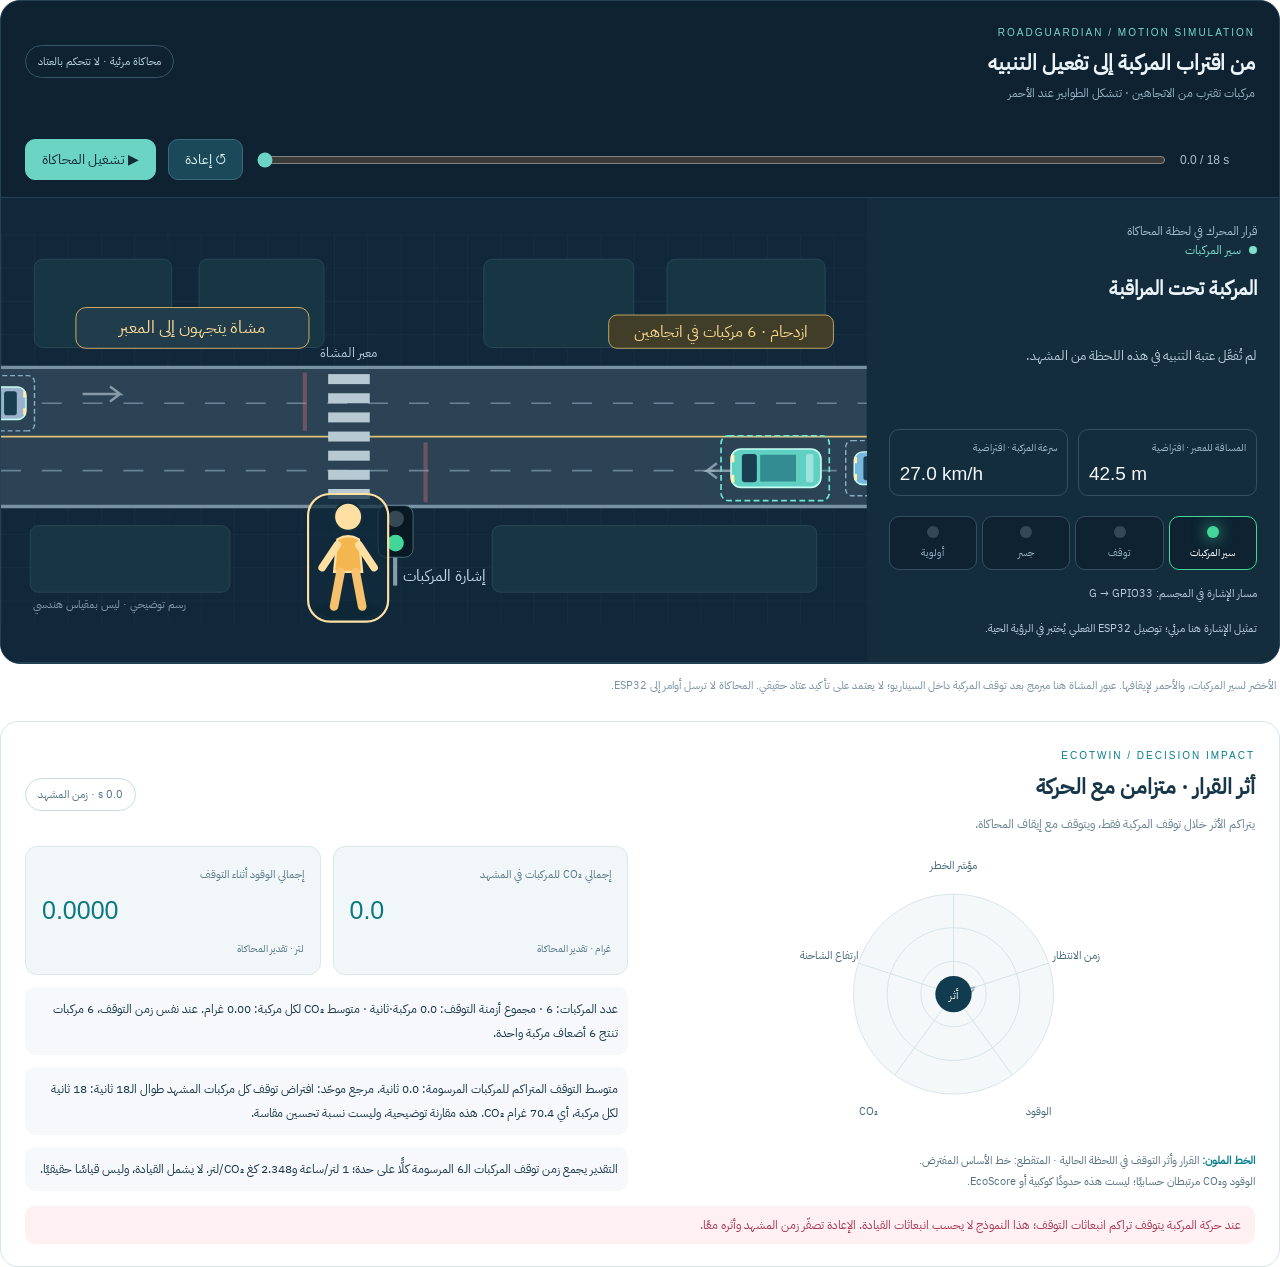
==== commit 26518d9f: "Normalize simulation time sums across Python versions" ====
--- a/docs/scenes/congestion.html
+++ b/docs/scenes/congestion.html
@@ -54,7 +54,7 @@
 <div class="eco-values"><div class="eco-card"><span>إجمالي CO₂ للمركبات في المشهد</span><b id="co2">—</b><small>غرام · تقدير المحاكاة</small></div><div class="eco-card"><span>إجمالي الوقود أثناء التوقف</span><b id="fuel">—</b><small>لتر · تقدير المحاكاة</small></div><div class="comparison" id="ecoAccounting"></div><div class="comparison" id="ecoComparison"></div><div class="comparison" id="ecoAssumptions"></div></div></div>
 <div class="safety" id="ecoSafety">السلامة مستقلة عن المقارنة البيئية.</div>
 </section>
-<script id="simulationData" type="application/json">{"scenario": "CONGESTION", "frames": [{"t": 0.0, "x": 930.0, "speed": 27.0, "pedestrian": false, "command": "G", "event": {"distance_m": 42.5, "relative_speed_kmh": 27.0, "pedestrian_present": false, "ambulance_present": false, "cloud_online": true, "model_confidence": 1.0, "truck_present": false, "truck_height_m": 0.0}, "outcome": {"ttc_s": 5.67, "risk": 5.0, "level": "NORMAL", "action": "MONITOR", "edge_active": true, "cloud_online": true, "truck_present": false, "truck_height_m": 0.0}, "phase": "\u0645\u0631\u0643\u0628\u0627\u062a \u062a\u0642\u062a\u0631\u0628 \u0645\u0646 \u0627\u0644\u0627\u062a\u062c\u0627\u0647\u064a\u0646 \u00b7 \u062a\u062a\u0634\u0643\u0644 \u0627\u0644\u0637\u0648\u0627\u0628\u064a\u0631 \u0639\u0646\u062f \u0627\u0644\u0623\u062d\u0645\u0631", "pedestrian_y": 390.0, "pedestrian_opacity": 1.0, "pedestrian_phase": "approaching", "crossing_confirmed": false, "eco_current": {"vehicles": 6, "wait_s": 0.0, "vehicle_seconds": 0.0, "fuel_l": 0.0, "co2_kg": 0.0}, "vehicles": [{"id": 0, "x": 930.0, "y": 281, "direction": -1, "speed": 27.0, "waiting_s": 0.0}, {"id": 1, "x": 1070.0, "y": 281, "direction": -1, "speed": 27.0, "waiting_s": 0.0}, {"id": 2, "x": 1210.0, "y": 281, "direction": -1, "speed": 27.0, "waiting_s": 0.0}, {"id": 3, "x": -15.0, "y": 203, "direction": 1, "speed": 27.0, "waiting_s": 0.0}, {"id": 4, "x": -155.0, "y": 203, "direction": 1, "speed": 27.0, "waiting_s": 0.0}, {"id": 5, "x": -295.0, "y": 203, "direction": 1, "speed": 27.0, "waiting_s": 0.0}]}, {"t": 0.1, "x": 921.0, "speed": 27.0, "pedestrian": false, "command": "G", "event": {"distance_m": 41.75, "relative_speed_kmh": 27.0, "pedestrian_present": false, "ambulance_present": false, "cloud_online": true, "model_confidence": 1.0, "truck_present": false, "truck_height_m": 0.0}, "outcome": {"ttc_s": 5.57, "risk": 5.0, "level": "NORMAL", "action": "MONITOR", "edge_active": true, "cloud_online": true, "truck_present": false, "truck_height_m": 0.0}, "phase": "\u0645\u0631\u0643\u0628\u0627\u062a \u062a\u0642\u062a\u0631\u0628 \u0645\u0646 \u0627\u0644\u0627\u062a\u062c\u0627\u0647\u064a\u0646 \u00b7 \u062a\u062a\u0634\u0643\u0644 \u0627\u0644\u0637\u0648\u0627\u0628\u064a\u0631 \u0639\u0646\u062f \u0627\u0644\u0623\u062d\u0645\u0631", "pedestrian_y": 389.9445925925926, "pedestrian_opacity": 1.0, "pedestrian_phase": "approaching", "crossing_confirmed": false, "eco_current": {"vehicles": 6, "wait_s": 0.0, "vehicle_seconds": 0.0, "fuel_l": 0.0, "co2_kg": 0.0}, "vehicles": [{"id": 0, "x": 921.0, "y": 281, "direction": -1, "speed": 27.0, "waiting_s": 0.0}, {"id": 1, "x": 1061.0, "y": 281, "direction": -1, "speed": 27.0, "waiting_s": 0.0}, {"id": 2, "x": 1201.0, "y": 281, "direction": -1, "speed": 27.0, "waiting_s": 0.0}, {"id": 3, "x": -6.0, "y": 203, "direction": 1, "speed": 27.0, "waiting_s": 0.0}, {"id": 4, "x": -146.0, "y": 203, "direction": 1, "speed": 27.0, "waiting_s": 0.0}, {"id": 5, "x": -286.0, "y": 203, "direction": 1, "speed": 27.0, "waiting_s": 0.0}]}, {"t": 0.2, "x": 912.0, "speed": 27.0, "pedestrian": false, "command": "G", "event": {"distance_m": 41.0, "relative_speed_kmh": 27.0, "pedestrian_present": false, "ambulance_present": false, "cloud_online": true, "model_confidence": 1.0, "truck_present": false, "truck_height_m": 0.0}, "outcome": {"ttc_s": 5.47, "risk": 5.0, "level": "NORMAL", "action": "MONITOR", "edge_active": true, "cloud_online": true, "truck_present": false, "truck_height_m": 0.0}, "phase": "\u0645\u0631\u0643\u0628\u0627\u062a \u062a\u0642\u062a\u0631\u0628 \u0645\u0646 \u0627\u0644\u0627\u062a\u062c\u0627\u0647\u064a\u0646 \u00b7 \u062a\u062a\u0634\u0643\u0644 \u0627\u0644\u0637\u0648\u0627\u0628\u064a\u0631 \u0639\u0646\u062f \u0627\u0644\u0623\u062d\u0645\u0631", "pedestrian_y": 389.7834074074074, "pedestrian_opacity": 1.0, "pedestrian_phase": "approaching", "crossing_confirmed": false, "eco_current": {"vehicles": 6, "wait_s": 0.0, "vehicle_seconds": 0.0, "fuel_l": 0.0, "co2_kg": 0.0}, "vehicles": [{"id": 0, "x": 912.0, "y": 281, "direction": -1, "speed": 27.0, "waiting_s": 0.0}, {"id": 1, "x": 1052.0, "y": 281, "direction": -1, "speed": 27.0, "waiting_s": 0.0}, {"id": 2, "x": 1192.0, "y": 281, "direction": -1, "speed": 27.0, "waiting_s": 0.0}, {"id": 3, "x": 3.0, "y": 203, "direction": 1, "speed": 27.0, "waiting_s": 0.0}, {"id": 4, "x": -137.0, "y": 203, "direction": 1, "speed": 27.0, "waiting_s": 0.0}, {"id": 5, "x": -277.0, "y": 203, "direction": 1, "speed": 27.0, "waiting_s": 0.0}]}, {"t": 0.3, "x": 903.0, "speed": 27.0, "pedestrian": false, "command": "G", "event": {"distance_m": 40.25, "relative_speed_kmh": 27.0, "pedestrian_present": false, "ambulance_present": false, "cloud_online": true, "model_confidence": 1.0, "truck_present": false, "truck_height_m": 0.0}, "outcome": {"ttc_s": 5.37, "risk": 5.0, "level": "NORMAL", "action": "MONITOR", "edge_active": true, "cloud_online": true, "truck_present": false, "truck_height_m": 0.0}, "phase": "\u0645\u0631\u0643\u0628\u0627\u062a \u062a\u0642\u062a\u0631\u0628 \u0645\u0646 \u0627\u0644\u0627\u062a\u062c\u0627\u0647\u064a\u0646 \u00b7 \u062a\u062a\u0634\u0643\u0644 \u0627\u0644\u0637\u0648\u0627\u0628\u064a\u0631 \u0639\u0646\u062f \u0627\u0644\u0623\u062d\u0645\u0631", "pedestrian_y": 389.524, "pedestrian_opacity": 1.0, "pedestrian_phase": "approaching", "crossing_confirmed": false, "eco_current": {"vehicles": 6, "wait_s": 0.0, "vehicle_seconds": 0.0, "fuel_l": 0.0, "co2_kg": 0.0}, "vehicles": [{"id": 0, "x": 903.0, "y": 281, "direction": -1, "speed": 27.0, "waiting_s": 0.0}, {"id": 1, "x": 1043.0, "y": 281, "direction": -1, "speed": 27.0, "waiting_s": 0.0}, {"id": 2, "x": 1183.0, "y": 281, "direction": -1, "speed": 27.0, "waiting_s": 0.0}, {"id": 3, "x": 12.0, "y": 203, "direction": 1, "speed": 27.0, "waiting_s": 0.0}, {"id": 4, "x": -128.0, "y": 203, "direction": 1, "speed": 27.0, "waiting_s": 0.0}, {"id": 5, "x": -268.0, "y": 203, "direction": 1, "speed": 27.0, "waiting_s": 0.0}]}, {"t": 0.4, "x": 894.0, "speed": 27.0, "pedestrian": false, "command": "G", "event": {"distance_m": 39.5, "relative_speed_kmh": 27.0, "pedestrian_present": false, "ambulance_present": false, "cloud_online": true, "model_confidence": 1.0, "truck_present": false, "truck_height_m": 0.0}, "outcome": {"ttc_s": 5.27, "risk": 5.0, "level": "NORMAL", "action": "MONITOR", "edge_active": true, "cloud_online": true, "truck_present": false, "truck_height_m": 0.0}, "phase": "\u0645\u0631\u0643\u0628\u0627\u062a \u062a\u0642\u062a\u0631\u0628 \u0645\u0646 \u0627\u0644\u0627\u062a\u062c\u0627\u0647\u064a\u0646 \u00b7 \u062a\u062a\u0634\u0643\u0644 \u0627\u0644\u0637\u0648\u0627\u0628\u064a\u0631 \u0639\u0646\u062f \u0627\u0644\u0623\u062d\u0645\u0631", "pedestrian_y": 389.1739259259259, "pedestrian_opacity": 1.0, "pedestrian_phase": "approaching", "crossing_confirmed": false, "eco_current": {"vehicles": 6, "wait_s": 0.0, "vehicle_seconds": 0.0, "fuel_l": 0.0, "co2_kg": 0.0}, "vehicles": [{"id": 0, "x": 894.0, "y": 281, "direction": -1, "speed": 27.0, "waiting_s": 0.0}, {"id": 1, "x": 1034.0, "y": 281, "direction": -1, "speed": 27.0, "waiting_s": 0.0}, {"id": 2, "x": 1174.0, "y": 281, "direction": -1, "speed": 27.0, "waiting_s": 0.0}, {"id": 3, "x": 21.0, "y": 203, "direction": 1, "speed": 27.0, "waiting_s": 0.0}, {"id": 4, "x": -119.0, "y": 203, "direction": 1, "speed": 27.0, "waiting_s": 0.0}, {"id": 5, "x": -259.0, "y": 203, "direction": 1, "speed": 27.0, "waiting_s": 0.0}]}, {"t": 0.5, "x": 885.0, "speed": 27.0, "pedestrian": false, "command": "G", "event": {"distance_m": 38.75, "relative_speed_kmh": 27.0, "pedestrian_present": false, "ambulance_present": false, "cloud_online": true, "model_confidence": 1.0, "truck_present": false, "truck_height_m": 0.0}, "outcome": {"ttc_s": 5.17, "risk": 5.0, "level": "NORMAL", "action": "MONITOR", "edge_active": true, "cloud_online": true, "truck_present": false, "truck_height_m": 0.0}, "phase": "\u0645\u0631\u0643\u0628\u0627\u062a \u062a\u0642\u062a\u0631\u0628 \u0645\u0646 \u0627\u0644\u0627\u062a\u062c\u0627\u0647\u064a\u0646 \u00b7 \u062a\u062a\u0634\u0643\u0644 \u0627\u0644\u0637\u0648\u0627\u0628\u064a\u0631 \u0639\u0646\u062f \u0627\u0644\u0623\u062d\u0645\u0631", "pedestrian_y": 388.74074074074076, "pedestrian_opacity": 1.0, "pedestrian_phase": "approaching", "crossing_confirmed": false, "eco_current": {"vehicles": 6, "wait_s": 0.0, "vehicle_seconds": 0.0, "fuel_l": 0.0, "co2_kg": 0.0}, "vehicles": [{"id": 0, "x": 885.0, "y": 281, "direction": -1, "speed": 27.0, "waiting_s": 0.0}, {"id": 1, "x": 1025.0, "y": 281, "direction": -1, "speed": 27.0, "waiting_s": 0.0}, {"id": 2, "x": 1165.0, "y": 281, "direction": -1, "speed": 27.0, "waiting_s": 0.0}, {"id": 3, "x": 30.0, "y": 203, "direction": 1, "speed": 27.0, "waiting_s": 0.0}, {"id": 4, "x": -110.0, "y": 203, "direction": 1, "speed": 27.0, "waiting_s": 0.0}, {"id": 5, "x": -250.0, "y": 203, "direction": 1, "speed": 27.0, "waiting_s": 0.0}]}, {"t": 0.6, "x": 876.0, "speed": 27.0, "pedestrian": false, "command": "G", "event": {"distance_m": 38.0, "relative_speed_kmh": 27.0, "pedestrian_present": false, "ambulance_present": false, "cloud_online": true, "model_confidence": 1.0, "truck_present": false, "truck_height_m": 0.0}, "outcome": {"ttc_s": 5.07, "risk": 5.0, "level": "NORMAL", "action": "MONITOR", "edge_active": true, "cloud_online": true, "truck_present": false, "truck_height_m": 0.0}, "phase": "\u0645\u0631\u0643\u0628\u0627\u062a \u062a\u0642\u062a\u0631\u0628 \u0645\u0646 \u0627\u0644\u0627\u062a\u062c\u0627\u0647\u064a\u0646 \u00b7 \u062a\u062a\u0634\u0643\u0644 \u0627\u0644\u0637\u0648\u0627\u0628\u064a\u0631 \u0639\u0646\u062f \u0627\u0644\u0623\u062d\u0645\u0631", "pedestrian_y": 388.232, "pedestrian_opacity": 1.0, "pedestrian_phase": "approaching", "crossing_confirmed": false, "eco_current": {"vehicles": 6, "wait_s": 0.0, "vehicle_seconds": 0.0, "fuel_l": 0.0, "co2_kg": 0.0}, "vehicles": [{"id": 0, "x": 876.0, "y": 281, "direction": -1, "speed": 27.0, "waiting_s": 0.0}, {"id": 1, "x": 1016.0, "y": 281, "direction": -1, "speed": 27.0, "waiting_s": 0.0}, {"id": 2, "x": 1156.0, "y": 281, "direction": -1, "speed": 27.0, "waiting_s": 0.0}, {"id": 3, "x": 39.0, "y": 203, "direction": 1, "speed": 27.0, "waiting_s": 0.0}, {"id": 4, "x": -101.0, "y": 203, "direction": 1, "speed": 27.0, "waiting_s": 0.0}, {"id": 5, "x": -241.0, "y": 203, "direction": 1, "speed": 27.0, "waiting_s": 0.0}]}, {"t": 0.7, "x": 867.0, "speed": 27.0, "pedestrian": false, "command": "G", "event": {"distance_m": 37.25, "relative_speed_kmh": 27.0, "pedestrian_present": false, "ambulance_present": false, "cloud_online": true, "model_confidence": 1.0, "truck_present": false, "truck_height_m": 0.0}, "outcome": {"ttc_s": 4.97, "risk": 5.0, "level": "NORMAL", "action": "MONITOR", "edge_active": true, "cloud_online": true, "truck_present": false, "truck_height_m": 0.0}, "phase": "\u0645\u0631\u0643\u0628\u0627\u062a \u062a\u0642\u062a\u0631\u0628 \u0645\u0646 \u0627\u0644\u0627\u062a\u062c\u0627\u0647\u064a\u0646 \u00b7 \u062a\u062a\u0634\u0643\u0644 \u0627\u0644\u0637\u0648\u0627\u0628\u064a\u0631 \u0639\u0646\u062f \u0627\u0644\u0623\u062d\u0645\u0631", "pedestrian_y": 387.65525925925925, "pedestrian_opacity": 1.0, "pedestrian_phase": "approaching", "crossing_confirmed": false, "eco_current": {"vehicles": 6, "wait_s": 0.0, "vehicle_seconds": 0.0, "fuel_l": 0.0, "co2_kg": 0.0}, "vehicles": [{"id": 0, "x": 867.0, "y": 281, "direction": -1, "speed": 27.0, "waiting_s": 0.0}, {"id": 1, "x": 1007.0, "y": 281, "direction": -1, "speed": 27.0, "waiting_s": 0.0}, {"id": 2, "x": 1147.0, "y": 281, "direction": -1, "speed": 27.0, "waiting_s": 0.0}, {"id": 3, "x": 48.0, "y": 203, "direction": 1, "speed": 27.0, "waiting_s": 0.0}, {"id": 4, "x": -92.0, "y": 203, "direction": 1, "speed": 27.0, "waiting_s": 0.0}, {"id": 5, "x": -232.0, "y": 203, "direction": 1, "speed": 27.0, "waiting_s": 0.0}]}, {"t": 0.8, "x": 858.0, "speed": 27.0, "pedestrian": false, "command": "G", "event": {"distance_m": 36.5, "relative_speed_kmh": 27.0, "pedestrian_present": false, "ambulance_present": false, "cloud_online": true, "model_confidence": 1.0, "truck_present": false, "truck_height_m": 0.0}, "outcome": {"ttc_s": 4.87, "risk": 5.0, "level": "NORMAL", "action": "MONITOR", "edge_active": true, "cloud_online": true, "truck_present": false, "truck_height_m": 0.0}, "phase": "\u0645\u0631\u0643\u0628\u0627\u062a \u062a\u0642\u062a\u0631\u0628 \u0645\u0646 \u0627\u0644\u0627\u062a\u062c\u0627\u0647\u064a\u0646 \u00b7 \u062a\u062a\u0634\u0643\u0644 \u0627\u0644\u0637\u0648\u0627\u0628\u064a\u0631 \u0639\u0646\u062f \u0627\u0644\u0623\u062d\u0645\u0631", "pedestrian_y": 387.0180740740741, "pedestrian_opacity": 1.0, "pedestrian_phase": "approaching", "crossing_confirmed": false, "eco_current": {"vehicles": 6, "wait_s": 0.0, "vehicle_seconds": 0.0, "fuel_l": 0.0, "co2_kg": 0.0}, "vehicles": [{"id": 0, "x": 858.0, "y": 281, "direction": -1, "speed": 27.0, "waiting_s": 0.0}, {"id": 1, "x": 998.0, "y": 281, "direction": -1, "speed": 27.0, "waiting_s": 0.0}, {"id": 2, "x": 1138.0, "y": 281, "direction": -1, "speed": 27.0, "waiting_s": 0.0}, {"id": 3, "x": 57.0, "y": 203, "direction": 1, "speed": 27.0, "waiting_s": 0.0}, {"id": 4, "x": -83.0, "y": 203, "direction": 1, "speed": 27.0, "waiting_s": 0.0}, {"id": 5, "x": -223.0, "y": 203, "direction": 1, "speed": 27.0, "waiting_s": 0.0}]}, {"t": 0.9, "x": 849.0, "speed": 27.0, "pedestrian": false, "command": "G", "event": {"distance_m": 35.75, "relative_speed_kmh": 27.0, "pedestrian_present": false, "ambulance_present": false, "cloud_online": true, "model_confidence": 1.0, "truck_present": false, "truck_height_m": 0.0}, "outcome": {"ttc_s": 4.77, "risk": 5.0, "level": "NORMAL", "action": "MONITOR", "edge_active": true, "cloud_online": true, "truck_present": false, "truck_height_m": 0.0}, "phase": "\u0645\u0631\u0643\u0628\u0627\u062a \u062a\u0642\u062a\u0631\u0628 \u0645\u0646 \u0627\u0644\u0627\u062a\u062c\u0627\u0647\u064a\u0646 \u00b7 \u062a\u062a\u0634\u0643\u0644 \u0627\u0644\u0637\u0648\u0627\u0628\u064a\u0631 \u0639\u0646\u062f \u0627\u0644\u0623\u062d\u0645\u0631", "pedestrian_y": 386.328, "pedestrian_opacity": 1.0, "pedestrian_phase": "approaching", "crossing_confirmed": false, "eco_current": {"vehicles": 6, "wait_s": 0.0, "vehicle_seconds": 0.0, "fuel_l": 0.0, "co2_kg": 0.0}, "vehicles": [{"id": 0, "x": 849.0, "y": 281, "direction": -1, "speed": 27.0, "waiting_s": 0.0}, {"id": 1, "x": 989.0, "y": 281, "direction": -1, "speed": 27.0, "waiting_s": 0.0}, {"id": 2, "x": 1129.0, "y": 281, "direction": -1, "speed": 27.0, "waiting_s": 0.0}, {"id": 3, "x": 66.0, "y": 203, "direction": 1, "speed": 27.0, "waiting_s": 0.0}, {"id": 4, "x": -74.0, "y": 203, "direction": 1, "speed": 27.0, "waiting_s": 0.0}, {"id": 5, "x": -214.0, "y": 203, "direction": 1, "speed": 27.0, "waiting_s": 0.0}]}, {"t": 1.0, "x": 840.0, "speed": 27.0, "pedestrian": false, "command": "G", "event": {"distance_m": 35.0, "relative_speed_kmh": 27.0, "pedestrian_present": false, "ambulance_present": false, "cloud_online": true, "model_confidence": 1.0, "truck_present": false, "truck_height_m": 0.0}, "outcome": {"ttc_s": 4.67, "risk": 5.0, "level": "NORMAL", "action": "MONITOR", "edge_active": true, "cloud_online": true, "truck_present": false, "truck_height_m": 0.0}, "phase": "\u0645\u0631\u0643\u0628\u0627\u062a \u062a\u0642\u062a\u0631\u0628 \u0645\u0646 \u0627\u0644\u0627\u062a\u062c\u0627\u0647\u064a\u0646 \u00b7 \u062a\u062a\u0634\u0643\u0644 \u0627\u0644\u0637\u0648\u0627\u0628\u064a\u0631 \u0639\u0646\u062f \u0627\u0644\u0623\u062d\u0645\u0631", "pedestrian_y": 385.5925925925926, "pedestrian_opacity": 1.0, "pedestrian_phase": "approaching", "crossing_confirmed": false, "eco_current": {"vehicles": 6, "wait_s": 0.0, "vehicle_seconds": 0.0, "fuel_l": 0.0, "co2_kg": 0.0}, "vehicles": [{"id": 0, "x": 840.0, "y": 281, "direction": -1, "speed": 27.0, "waiting_s": 0.0}, {"id": 1, "x": 980.0, "y": 281, "direction": -1, "speed": 27.0, "waiting_s": 0.0}, {"id": 2, "x": 1120.0, "y": 281, "direction": -1, "speed": 27.0, "waiting_s": 0.0}, {"id": 3, "x": 75.0, "y": 203, "direction": 1, "speed": 27.0, "waiting_s": 0.0}, {"id": 4, "x": -65.0, "y": 203, "direction": 1, "speed": 27.0, "waiting_s": 0.0}, {"id": 5, "x": -205.0, "y": 203, "direction": 1, "speed": 27.0, "waiting_s": 0.0}]}, {"t": 1.1, "x": 831.0, "speed": 27.0, "pedestrian": false, "command": "G", "event": {"distance_m": 34.25, "relative_speed_kmh": 27.0, "pedestrian_present": false, "ambulance_present": false, "cloud_online": true, "model_confidence": 1.0, "truck_present": false, "truck_height_m": 0.0}, "outcome": {"ttc_s": 4.57, "risk": 5.0, "level": "NORMAL", "action": "MONITOR", "edge_active": true, "cloud_online": true, "truck_present": false, "truck_height_m": 0.0}, "phase": "\u0645\u0631\u0643\u0628\u0627\u062a \u062a\u0642\u062a\u0631\u0628 \u0645\u0646 \u0627\u0644\u0627\u062a\u062c\u0627\u0647\u064a\u0646 \u00b7 \u062a\u062a\u0634\u0643\u0644 \u0627\u0644\u0637\u0648\u0627\u0628\u064a\u0631 \u0639\u0646\u062f \u0627\u0644\u0623\u062d\u0645\u0631", "pedestrian_y": 384.8194074074074, "pedestrian_opacity": 1.0, "pedestrian_phase": "approaching", "crossing_confirmed": false, "eco_current": {"vehicles": 6, "wait_s": 0.0, "vehicle_seconds": 0.0, "fuel_l": 0.0, "co2_kg": 0.0}, "vehicles": [{"id": 0, "x": 831.0, "y": 281, "direction": -1, "speed": 27.0, "waiting_s": 0.0}, {"id": 1, "x": 971.0, "y": 281, "direction": -1, "speed": 27.0, "waiting_s": 0.0}, {"id": 2, "x": 1111.0, "y": 281, "direction": -1, "speed": 27.0, "waiting_s": 0.0}, {"id": 3, "x": 84.0, "y": 203, "direction": 1, "speed": 27.0, "waiting_s": 0.0}, {"id": 4, "x": -56.0, "y": 203, "direction": 1, "speed": 27.0, "waiting_s": 0.0}, {"id": 5, "x": -196.0, "y": 203, "direction": 1, "speed": 27.0, "waiting_s": 0.0}]}, {"t": 1.2, "x": 822.0, "speed": 27.0, "pedestrian": false, "command": "G", "event": {"distance_m": 33.5, "relative_speed_kmh": 27.0, "pedestrian_present": false, "ambulance_present": false, "cloud_online": true, "model_confidence": 1.0, "truck_present": false, "truck_height_m": 0.0}, "outcome": {"ttc_s": 4.47, "risk": 5.0, "level": "NORMAL", "action": "MONITOR", "edge_active": true, "cloud_online": true, "truck_present": false, "truck_height_m": 0.0}, "phase": "\u0645\u0631\u0643\u0628\u0627\u062a \u062a\u0642\u062a\u0631\u0628 \u0645\u0646 \u0627\u0644\u0627\u062a\u062c\u0627\u0647\u064a\u0646 \u00b7 \u062a\u062a\u0634\u0643\u0644 \u0627\u0644\u0637\u0648\u0627\u0628\u064a\u0631 \u0639\u0646\u062f \u0627\u0644\u0623\u062d\u0645\u0631", "pedestrian_y": 384.016, "pedestrian_opacity": 1.0, "pedestrian_phase": "approaching", "crossing_confirmed": false, "eco_current": {"vehicles": 6, "wait_s": 0.0, "vehicle_seconds": 0.0, "fuel_l": 0.0, "co2_kg": 0.0}, "vehicles": [{"id": 0, "x": 822.0, "y": 281, "direction": -1, "speed": 27.0, "waiting_s": 0.0}, {"id": 1, "x": 962.0, "y": 281, "direction": -1, "speed": 27.0, "waiting_s": 0.0}, {"id": 2, "x": 1102.0, "y": 281, "direction": -1, "speed": 27.0, "waiting_s": 0.0}, {"id": 3, "x": 93.0, "y": 203, "direction": 1, "speed": 27.0, "waiting_s": 0.0}, {"id": 4, "x": -47.0, "y": 203, "direction": 1, "speed": 27.0, "waiting_s": 0.0}, {"id": 5, "x": -187.0, "y": 203, "direction": 1, "speed": 27.0, "waiting_s": 0.0}]}, {"t": 1.3, "x": 813.0, "speed": 27.0, "pedestrian": false, "command": "G", "event": {"distance_m": 32.75, "relative_speed_kmh": 27.0, "pedestrian_present": false, "ambulance_present": false, "cloud_online": true, "model_confidence": 1.0, "truck_present": false, "truck_height_m": 0.0}, "outcome": {"ttc_s": 4.37, "risk": 5.0, "level": "NORMAL", "action": "MONITOR", "edge_active": true, "cloud_online": true, "truck_present": false, "truck_height_m": 0.0}, "phase": "\u0645\u0631\u0643\u0628\u0627\u062a \u062a\u0642\u062a\u0631\u0628 \u0645\u0646 \u0627\u0644\u0627\u062a\u062c\u0627\u0647\u064a\u0646 \u00b7 \u062a\u062a\u0634\u0643\u0644 \u0627\u0644\u0637\u0648\u0627\u0628\u064a\u0631 \u0639\u0646\u062f \u0627\u0644\u0623\u062d\u0645\u0631", "pedestrian_y": 383.18992592592593, "pedestrian_opacity": 1.0, "pedestrian_phase": "approaching", "crossing_confirmed": false, "eco_current": {"vehicles": 6, "wait_s": 0.0, "vehicle_seconds": 0.0, "fuel_l": 0.0, "co2_kg": 0.0}, "vehicles": [{"id": 0, "x": 813.0, "y": 281, "direction": -1, "speed": 27.0, "waiting_s": 0.0}, {"id": 1, "x": 953.0, "y": 281, "direction": -1, "speed": 27.0, "waiting_s": 0.0}, {"id": 2, "x": 1093.0, "y": 281, "direction": -1, "speed": 27.0, "waiting_s": 0.0}, {"id": 3, "x": 102.0, "y": 203, "direction": 1, "speed": 27.0, "waiting_s": 0.0}, {"id": 4, "x": -38.0, "y": 203, "direction": 1, "speed": 27.0, "waiting_s": 0.0}, {"id": 5, "x": -178.0, "y": 203, "direction": 1, "speed": 27.0, "waiting_s": 0.0}]}, {"t": 1.4, "x": 804.0, "speed": 27.0, "pedestrian": false, "command": "G", "event": {"distance_m": 32.0, "relative_speed_kmh": 27.0, "pedestrian_present": false, "ambulance_present": false, "cloud_online": true, "model_confidence": 1.0, "truck_present": false, "truck_height_m": 0.0}, "outcome": {"ttc_s": 4.27, "risk": 5.0, "level": "NORMAL", "action": "MONITOR", "edge_active": true, "cloud_online": true, "truck_present": false, "truck_height_m": 0.0}, "phase": "\u0645\u0631\u0643\u0628\u0627\u062a \u062a\u0642\u062a\u0631\u0628 \u0645\u0646 \u0627\u0644\u0627\u062a\u062c\u0627\u0647\u064a\u0646 \u00b7 \u062a\u062a\u0634\u0643\u0644 \u0627\u0644\u0637\u0648\u0627\u0628\u064a\u0631 \u0639\u0646\u062f \u0627\u0644\u0623\u062d\u0645\u0631", "pedestrian_y": 382.34874074074077, "pedestrian_opacity": 1.0, "pedestrian_phase": "approaching", "crossing_confirmed": false, "eco_current": {"vehicles": 6, "wait_s": 0.0, "vehicle_seconds": 0.0, "fuel_l": 0.0, "co2_kg": 0.0}, "vehicles": [{"id": 0, "x": 804.0, "y": 281, "direction": -1, "speed": 27.0, "waiting_s": 0.0}, {"id": 1, "x": 944.0, "y": 281, "direction": -1, "speed": 27.0, "waiting_s": 0.0}, {"id": 2, "x": 1084.0, "y": 281, "direction": -1, "speed": 27.0, "waiting_s": 0.0}, {"id": 3, "x": 111.0, "y": 203, "direction": 1, "speed": 27.0, "waiting_s": 0.0}, {"id": 4, "x": -29.0, "y": 203, "direction": 1, "speed": 27.0, "waiting_s": 0.0}, {"id": 5, "x": -169.0, "y": 203, "direction": 1, "speed": 27.0, "waiting_s": 0.0}]}, {"t": 1.5, "x": 795.0, "speed": 27.0, "pedestrian": false, "command": "G", "event": {"distance_m": 31.25, "relative_speed_kmh": 27.0, "pedestrian_present": false, "ambulance_present": false, "cloud_online": true, "model_confidence": 1.0, "truck_present": false, "truck_height_m": 0.0}, "outcome": {"ttc_s": 4.17, "risk": 5.0, "level": "NORMAL", "action": "MONITOR", "edge_active": true, "cloud_online": true, "truck_present": false, "truck_height_m": 0.0}, "phase": "\u0645\u0631\u0643\u0628\u0627\u062a \u062a\u0642\u062a\u0631\u0628 \u0645\u0646 \u0627\u0644\u0627\u062a\u062c\u0627\u0647\u064a\u0646 \u00b7 \u062a\u062a\u0634\u0643\u0644 \u0627\u0644\u0637\u0648\u0627\u0628\u064a\u0631 \u0639\u0646\u062f \u0627\u0644\u0623\u062d\u0645\u0631", "pedestrian_y": 381.5, "pedestrian_opacity": 1.0, "pedestrian_phase": "approaching", "crossing_confirmed": false, "eco_current": {"vehicles": 6, "wait_s": 0.0, "vehicle_seconds": 0.0, "fuel_l": 0.0, "co2_kg": 0.0}, "vehicles": [{"id": 0, "x": 795.0, "y": 281, "direction": -1, "speed": 27.0, "waiting_s": 0.0}, {"id": 1, "x": 935.0, "y": 281, "direction": -1, "speed": 27.0, "waiting_s": 0.0}, {"id": 2, "x": 1075.0, "y": 281, "direction": -1, "speed": 27.0, "waiting_s": 0.0}, {"id": 3, "x": 120.0, "y": 203, "direction": 1, "speed": 27.0, "waiting_s": 0.0}, {"id": 4, "x": -20.0, "y": 203, "direction": 1, "speed": 27.0, "waiting_s": 0.0}, {"id": 5, "x": -160.0, "y": 203, "direction": 1, "speed": 27.0, "waiting_s": 0.0}]}, {"t": 1.6, "x": 786.0, "speed": 27.0, "pedestrian": false, "command": "G", "event": {"distance_m": 30.5, "relative_speed_kmh": 27.0, "pedestrian_present": false, "ambulance_present": false, "cloud_online": true, "model_confidence": 1.0, "truck_present": false, "truck_height_m": 0.0}, "outcome": {"ttc_s": 4.07, "risk": 5.0, "level": "NORMAL", "action": "MONITOR", "edge_active": true, "cloud_online": true, "truck_present": false, "truck_height_m": 0.0}, "phase": "\u0645\u0631\u0643\u0628\u0627\u062a \u062a\u0642\u062a\u0631\u0628 \u0645\u0646 \u0627\u0644\u0627\u062a\u062c\u0627\u0647\u064a\u0646 \u00b7 \u062a\u062a\u0634\u0643\u0644 \u0627\u0644\u0637\u0648\u0627\u0628\u064a\u0631 \u0639\u0646\u062f \u0627\u0644\u0623\u062d\u0645\u0631", "pedestrian_y": 380.65125925925923, "pedestrian_opacity": 1.0, "pedestrian_phase": "approaching", "crossing_confirmed": false, "eco_current": {"vehicles": 6, "wait_s": 0.0, "vehicle_seconds": 0.0, "fuel_l": 0.0, "co2_kg": 0.0}, "vehicles": [{"id": 0, "x": 786.0, "y": 281, "direction": -1, "speed": 27.0, "waiting_s": 0.0}, {"id": 1, "x": 926.0, "y": 281, "direction": -1, "speed": 27.0, "waiting_s": 0.0}, {"id": 2, "x": 1066.0, "y": 281, "direction": -1, "speed": 27.0, "waiting_s": 0.0}, {"id": 3, "x": 129.0, "y": 203, "direction": 1, "speed": 27.0, "waiting_s": 0.0}, {"id": 4, "x": -11.0, "y": 203, "direction": 1, "speed": 27.0, "waiting_s": 0.0}, {"id": 5, "x": -151.0, "y": 203, "direction": 1, "speed": 27.0, "waiting_s": 0.0}]}, {"t": 1.7, "x": 777.0, "speed": 27.0, "pedestrian": false, "command": "G", "event": {"distance_m": 29.75, "relative_speed_kmh": 27.0, "pedestrian_present": false, "ambulance_present": false, "cloud_online": true, "model_confidence": 1.0, "truck_present": false, "truck_height_m": 0.0}, "outcome": {"ttc_s": 3.97, "risk": 5.2, "level": "NORMAL", "action": "MONITOR", "edge_active": true, "cloud_online": true, "truck_present": false, "truck_height_m": 0.0}, "phase": "\u0645\u0631\u0643\u0628\u0627\u062a \u062a\u0642\u062a\u0631\u0628 \u0645\u0646 \u0627\u0644\u0627\u062a\u062c\u0627\u0647\u064a\u0646 \u00b7 \u062a\u062a\u0634\u0643\u0644 \u0627\u0644\u0637\u0648\u0627\u0628\u064a\u0631 \u0639\u0646\u062f \u0627\u0644\u0623\u062d\u0645\u0631", "pedestrian_y": 379.81007407407407, "pedestrian_opacity": 1.0, "pedestrian_phase": "approaching", "crossing_confirmed": false, "eco_current": {"vehicles": 6, "wait_s": 0.0, "vehicle_seconds": 0.0, "fuel_l": 0.0, "co2_kg": 0.0}, "vehicles": [{"id": 0, "x": 777.0, "y": 281, "direction": -1, "speed": 27.0, "waiting_s": 0.0}, {"id": 1, "x": 917.0, "y": 281, "direction": -1, "speed": 27.0, "waiting_s": 0.0}, {"id": 2, "x": 1057.0, "y": 281, "direction": -1, "speed": 27.0, "waiting_s": 0.0}, {"id": 3, "x": 138.0, "y": 203, "direction": 1, "speed": 27.0, "waiting_s": 0.0}, {"id": 4, "x": -2.0, "y": 203, "direction": 1, "speed": 27.0, "waiting_s": 0.0}, {"id": 5, "x": -142.0, "y": 203, "direction": 1, "speed": 27.0, "waiting_s": 0.0}]}, {"t": 1.8, "x": 768.0, "speed": 27.0, "pedestrian": false, "command": "G", "event": {"distance_m": 29.0, "relative_speed_kmh": 27.0, "pedestrian_present": false, "ambulance_present": false, "cloud_online": true, "model_confidence": 1.0, "truck_present": false, "truck_height_m": 0.0}, "outcome": {"ttc_s": 3.87, "risk": 5.7, "level": "NORMAL", "action": "MONITOR", "edge_active": true, "cloud_online": true, "truck_present": false, "truck_height_m": 0.0}, "phase": "\u0645\u0631\u0643\u0628\u0627\u062a \u062a\u0642\u062a\u0631\u0628 \u0645\u0646 \u0627\u0644\u0627\u062a\u062c\u0627\u0647\u064a\u0646 \u00b7 \u062a\u062a\u0634\u0643\u0644 \u0627\u0644\u0637\u0648\u0627\u0628\u064a\u0631 \u0639\u0646\u062f \u0627\u0644\u0623\u062d\u0645\u0631", "pedestrian_y": 378.984, "pedestrian_opacity": 1.0, "pedestrian_phase": "approaching", "crossing_confirmed": false, "eco_current": {"vehicles": 6, "wait_s": 0.0, "vehicle_seconds": 0.0, "fuel_l": 0.0, "co2_kg": 0.0}, "vehicles": [{"id": 0, "x": 768.0, "y": 281, "direction": -1, "speed": 27.0, "waiting_s": 0.0}, {"id": 1, "x": 908.0, "y": 281, "direction": -1, "speed": 27.0, "waiting_s": 0.0}, {"id": 2, "x": 1048.0, "y": 281, "direction": -1, "speed": 27.0, "waiting_s": 0.0}, {"id": 3, "x": 147.0, "y": 203, "direction": 1, "speed": 27.0, "waiting_s": 0.0}, {"id": 4, "x": 7.0, "y": 203, "direction": 1, "speed": 27.0, "waiting_s": 0.0}, {"id": 5, "x": -133.0, "y": 203, "direction": 1, "speed": 27.0, "waiting_s": 0.0}]}, {"t": 1.9, "x": 759.0, "speed": 27.0, "pedestrian": false, "command": "G", "event": {"distance_m": 28.25, "relative_speed_kmh": 27.0, "pedestrian_present": false, "ambulance_present": false, "cloud_online": true, "model_confidence": 1.0, "truck_present": false, "truck_height_m": 0.0}, "outcome": {"ttc_s": 3.77, "risk": 6.2, "level": "NORMAL", "action": "MONITOR", "edge_active": true, "cloud_online": true, "truck_present": false, "truck_height_m": 0.0}, "phase": "\u0645\u0631\u0643\u0628\u0627\u062a \u062a\u0642\u062a\u0631\u0628 \u0645\u0646 \u0627\u0644\u0627\u062a\u062c\u0627\u0647\u064a\u0646 \u00b7 \u062a\u062a\u0634\u0643\u0644 \u0627\u0644\u0637\u0648\u0627\u0628\u064a\u0631 \u0639\u0646\u062f \u0627\u0644\u0623\u062d\u0645\u0631", "pedestrian_y": 378.1805925925926, "pedestrian_opacity": 1.0, "pedestrian_phase": "approaching", "crossing_confirmed": false, "eco_current": {"vehicles": 6, "wait_s": 0.0, "vehicle_seconds": 0.0, "fuel_l": 0.0, "co2_kg": 0.0}, "vehicles": [{"id": 0, "x": 759.0, "y": 281, "direction": -1, "speed": 27.0, "waiting_s": 0.0}, {"id": 1, "x": 899.0, "y": 281, "direction": -1, "speed": 27.0, "waiting_s": 0.0}, {"id": 2, "x": 1039.0, "y": 281, "direction": -1, "speed": 27.0, "waiting_s": 0.0}, {"id": 3, "x": 156.0, "y": 203, "direction": 1, "speed": 27.0, "waiting_s": 0.0}, {"id": 4, "x": 16.0, "y": 203, "direction": 1, "speed": 27.0, "waiting_s": 0.0}, {"id": 5, "x": -124.0, "y": 203, "direction": 1, "speed": 27.0, "waiting_s": 0.0}]}, {"t": 2.0, "x": 750.0, "speed": 27.0, "pedestrian": false, "command": "G", "event": {"distance_m": 27.5, "relative_speed_kmh": 27.0, "pedestrian_present": false, "ambulance_present": false, "cloud_online": true, "model_confidence": 1.0, "truck_present": false, "truck_height_m": 0.0}, "outcome": {"ttc_s": 3.67, "risk": 6.7, "level": "NORMAL", "action": "MONITOR", "edge_active": true, "cloud_online": true, "truck_present": false, "truck_height_m": 0.0}, "phase": "\u0645\u0631\u0643\u0628\u0627\u062a \u062a\u0642\u062a\u0631\u0628 \u0645\u0646 \u0627\u0644\u0627\u062a\u062c\u0627\u0647\u064a\u0646 \u00b7 \u062a\u062a\u0634\u0643\u0644 \u0627\u0644\u0637\u0648\u0627\u0628\u064a\u0631 \u0639\u0646\u062f \u0627\u0644\u0623\u062d\u0645\u0631", "pedestrian_y": 377.4074074074074, "pedestrian_opacity": 1.0, "pedestrian_phase": "approaching", "crossing_confirmed": false, "eco_current": {"vehicles": 6, "wait_s": 0.0, "vehicle_seconds": 0.0, "fuel_l": 0.0, "co2_kg": 0.0}, "vehicles": [{"id": 0, "x": 750.0, "y": 281, "direction": -1, "speed": 27.0, "waiting_s": 0.0}, {"id": 1, "x": 890.0, "y": 281, "direction": -1, "speed": 27.0, "waiting_s": 0.0}, {"id": 2, "x": 1030.0, "y": 281, "direction": -1, "speed": 27.0, "waiting_s": 0.0}, {"id": 3, "x": 165.0, "y": 203, "direction": 1, "speed": 27.0, "waiting_s": 0.0}, {"id": 4, "x": 25.0, "y": 203, "direction": 1, "speed": 27.0, "waiting_s": 0.0}, {"id": 5, "x": -115.0, "y": 203, "direction": 1, "speed": 27.0, "waiting_s": 0.0}]}, {"t": 2.1, "x": 741.0, "speed": 27.0, "pedestrian": false, "command": "G", "event": {"distance_m": 26.75, "relative_speed_kmh": 27.0, "pedestrian_present": false, "ambulance_present": false, "cloud_online": true, "model_confidence": 1.0, "truck_present": false, "truck_height_m": 0.0}, "outcome": {"ttc_s": 3.57, "risk": 7.2, "level": "NORMAL", "action": "MONITOR", "edge_active": true, "cloud_online": true, "truck_present": false, "truck_height_m": 0.0}, "phase": "\u0645\u0631\u0643\u0628\u0627\u062a \u062a\u0642\u062a\u0631\u0628 \u0645\u0646 \u0627\u0644\u0627\u062a\u062c\u0627\u0647\u064a\u0646 \u00b7 \u062a\u062a\u0634\u0643\u0644 \u0627\u0644\u0637\u0648\u0627\u0628\u064a\u0631 \u0639\u0646\u062f \u0627\u0644\u0623\u062d\u0645\u0631", "pedestrian_y": 376.672, "pedestrian_opacity": 1.0, "pedestrian_phase": "approaching", "crossing_confirmed": false, "eco_current": {"vehicles": 6, "wait_s": 0.0, "vehicle_seconds": 0.0, "fuel_l": 0.0, "co2_kg": 0.0}, "vehicles": [{"id": 0, "x": 741.0, "y": 281, "direction": -1, "speed": 27.0, "waiting_s": 0.0}, {"id": 1, "x": 881.0, "y": 281, "direction": -1, "speed": 27.0, "waiting_s": 0.0}, {"id": 2, "x": 1021.0, "y": 281, "direction": -1, "speed": 27.0, "waiting_s": 0.0}, {"id": 3, "x": 174.0, "y": 203, "direction": 1, "speed": 27.0, "waiting_s": 0.0}, {"id": 4, "x": 34.0, "y": 203, "direction": 1, "speed": 27.0, "waiting_s": 0.0}, {"id": 5, "x": -106.0, "y": 203, "direction": 1, "speed": 27.0, "waiting_s": 0.0}]}, {"t": 2.2, "x": 732.0, "speed": 27.0, "pedestrian": false, "command": "G", "event": {"distance_m": 26.0, "relative_speed_kmh": 27.0, "pedestrian_present": false, "ambulance_present": false, "cloud_online": true, "model_confidence": 1.0, "truck_present": false, "truck_height_m": 0.0}, "outcome": {"ttc_s": 3.47, "risk": 7.7, "level": "NORMAL", "action": "MONITOR", "edge_active": true, "cloud_online": true, "truck_present": false, "truck_height_m": 0.0}, "phase": "\u0645\u0631\u0643\u0628\u0627\u062a \u062a\u0642\u062a\u0631\u0628 \u0645\u0646 \u0627\u0644\u0627\u062a\u062c\u0627\u0647\u064a\u0646 \u00b7 \u062a\u062a\u0634\u0643\u0644 \u0627\u0644\u0637\u0648\u0627\u0628\u064a\u0631 \u0639\u0646\u062f \u0627\u0644\u0623\u062d\u0645\u0631", "pedestrian_y": 375.9819259259259, "pedestrian_opacity": 1.0, "pedestrian_phase": "approaching", "crossing_confirmed": false, "eco_current": {"vehicles": 6, "wait_s": 0.0, "vehicle_seconds": 0.0, "fuel_l": 0.0, "co2_kg": 0.0}, "vehicles": [{"id": 0, "x": 732.0, "y": 281, "direction": -1, "speed": 27.0, "waiting_s": 0.0}, {"id": 1, "x": 872.0, "y": 281, "direction": -1, "speed": 27.0, "waiting_s": 0.0}, {"id": 2, "x": 1012.0, "y": 281, "direction": -1, "speed": 27.0, "waiting_s": 0.0}, {"id": 3, "x": 183.0, "y": 203, "direction": 1, "speed": 27.0, "waiting_s": 0.0}, {"id": 4, "x": 43.0, "y": 203, "direction": 1, "speed": 27.0, "waiting_s": 0.0}, {"id": 5, "x": -97.0, "y": 203, "direction": 1, "speed": 27.0, "waiting_s": 0.0}]}, {"t": 2.3, "x": 723.0, "speed": 27.0, "pedestrian": false, "command": "G", "event": {"distance_m": 25.25, "relative_speed_kmh": 27.0, "pedestrian_present": false, "ambulance_present": false, "cloud_online": true, "model_confidence": 1.0, "truck_present": false, "truck_height_m": 0.0}, "outcome": {"ttc_s": 3.37, "risk": 8.2, "level": "NORMAL", "action": "MONITOR", "edge_active": true, "cloud_online": true, "truck_present": false, "truck_height_m": 0.0}, "phase": "\u0645\u0631\u0643\u0628\u0627\u062a \u062a\u0642\u062a\u0631\u0628 \u0645\u0646 \u0627\u0644\u0627\u062a\u062c\u0627\u0647\u064a\u0646 \u00b7 \u062a\u062a\u0634\u0643\u0644 \u0627\u0644\u0637\u0648\u0627\u0628\u064a\u0631 \u0639\u0646\u062f \u0627\u0644\u0623\u062d\u0645\u0631", "pedestrian_y": 375.34474074074075, "pedestrian_opacity": 1.0, "pedestrian_phase": "approaching", "crossing_confirmed": false, "eco_current": {"vehicles": 6, "wait_s": 0.0, "vehicle_seconds": 0.0, "fuel_l": 0.0, "co2_kg": 0.0}, "vehicles": [{"id": 0, "x": 723.0, "y": 281, "direction": -1, "speed": 27.0, "waiting_s": 0.0}, {"id": 1, "x": 863.0, "y": 281, "direction": -1, "speed": 27.0, "waiting_s": 0.0}, {"id": 2, "x": 1003.0, "y": 281, "direction": -1, "speed": 27.0, "waiting_s": 0.0}, {"id": 3, "x": 192.0, "y": 203, "direction": 1, "speed": 27.0, "waiting_s": 0.0}, {"id": 4, "x": 52.0, "y": 203, "direction": 1, "speed": 27.0, "waiting_s": 0.0}, {"id": 5, "x": -88.0, "y": 203, "direction": 1, "speed": 27.0, "waiting_s": 0.0}]}, {"t": 2.4, "x": 714.0, "speed": 27.0, "pedestrian": false, "command": "G", "event": {"distance_m": 24.5, "relative_speed_kmh": 27.0, "pedestrian_present": false, "ambulance_present": false, "cloud_online": true, "model_confidence": 1.0, "truck_present": false, "truck_height_m": 0.0}, "outcome": {"ttc_s": 3.27, "risk": 8.7, "level": "NORMAL", "action": "MONITOR", "edge_active": true, "cloud_online": true, "truck_present": false, "truck_height_m": 0.0}, "phase": "\u0645\u0631\u0643\u0628\u0627\u062a \u062a\u0642\u062a\u0631\u0628 \u0645\u0646 \u0627\u0644\u0627\u062a\u062c\u0627\u0647\u064a\u0646 \u00b7 \u062a\u062a\u0634\u0643\u0644 \u0627\u0644\u0637\u0648\u0627\u0628\u064a\u0631 \u0639\u0646\u062f \u0627\u0644\u0623\u062d\u0645\u0631", "pedestrian_y": 374.76800000000003, "pedestrian_opacity": 1.0, "pedestrian_phase": "approaching", "crossing_confirmed": false, "eco_current": {"vehicles": 6, "wait_s": 0.0, "vehicle_seconds": 0.0, "fuel_l": 0.0, "co2_kg": 0.0}, "vehicles": [{"id": 0, "x": 714.0, "y": 281, "direction": -1, "speed": 27.0, "waiting_s": 0.0}, {"id": 1, "x": 854.0, "y": 281, "direction": -1, "speed": 27.0, "waiting_s": 0.0}, {"id": 2, "x": 994.0, "y": 281, "direction": -1, "speed": 27.0, "waiting_s": 0.0}, {"id": 3, "x": 201.0, "y": 203, "direction": 1, "speed": 27.0, "waiting_s": 0.0}, {"id": 4, "x": 61.0, "y": 203, "direction": 1, "speed": 27.0, "waiting_s": 0.0}, {"id": 5, "x": -79.0, "y": 203, "direction": 1, "speed": 27.0, "waiting_s": 0.0}]}, {"t": 2.5, "x": 705.0, "speed": 27.0, "pedestrian": false, "command": "G", "event": {"distance_m": 23.75, "relative_speed_kmh": 27.0, "pedestrian_present": false, "ambulance_present": false, "cloud_online": true, "model_confidence": 1.0, "truck_present": false, "truck_height_m": 0.0}, "outcome": {"ttc_s": 3.17, "risk": 9.2, "level": "NORMAL", "action": "MONITOR", "edge_active": true, "cloud_online": true, "truck_present": false, "truck_height_m": 0.0}, "phase": "\u0645\u0631\u0643\u0628\u0627\u062a \u062a\u0642\u062a\u0631\u0628 \u0645\u0646 \u0627\u0644\u0627\u062a\u062c\u0627\u0647\u064a\u0646 \u00b7 \u062a\u062a\u0634\u0643\u0644 \u0627\u0644\u0637\u0648\u0627\u0628\u064a\u0631 \u0639\u0646\u062f \u0627\u0644\u0623\u062d\u0645\u0631", "pedestrian_y": 374.25925925925924, "pedestrian_opacity": 1.0, "pedestrian_phase": "approaching", "crossing_confirmed": false, "eco_current": {"vehicles": 6, "wait_s": 0.0, "vehicle_seconds": 0.0, "fuel_l": 0.0, "co2_kg": 0.0}, "vehicles": [{"id": 0, "x": 705.0, "y": 281, "direction": -1, "speed": 27.0, "waiting_s": 0.0}, {"id": 1, "x": 845.0, "y": 281, "direction": -1, "speed": 27.0, "waiting_s": 0.0}, {"id": 2, "x": 985.0, "y": 281, "direction": -1, "speed": 27.0, "waiting_s": 0.0}, {"id": 3, "x": 210.0, "y": 203, "direction": 1, "speed": 27.0, "waiting_s": 0.0}, {"id": 4, "x": 70.0, "y": 203, "direction": 1, "speed": 27.0, "waiting_s": 0.0}, {"id": 5, "x": -70.0, "y": 203, "direction": 1, "speed": 27.0, "waiting_s": 0.0}]}, {"t": 2.6, "x": 696.0, "speed": 27.0, "pedestrian": false, "command": "G", "event": {"distance_m": 23.0, "relative_speed_kmh": 27.0, "pedestrian_present": false, "ambulance_present": false, "cloud_online": true, "model_confidence": 1.0, "truck_present": false, "truck_height_m": 0.0}, "outcome": {"ttc_s": 3.07, "risk": 9.7, "level": "NORMAL", "action": "MONITOR", "edge_active": true, "cloud_online": true, "truck_present": false, "truck_height_m": 0.0}, "phase": "\u0645\u0631\u0643\u0628\u0627\u062a \u062a\u0642\u062a\u0631\u0628 \u0645\u0646 \u0627\u0644\u0627\u062a\u062c\u0627\u0647\u064a\u0646 \u00b7 \u062a\u062a\u0634\u0643\u0644 \u0627\u0644\u0637\u0648\u0627\u0628\u064a\u0631 \u0639\u0646\u062f \u0627\u0644\u0623\u062d\u0645\u0631", "pedestrian_y": 373.8260740740741, "pedestrian_opacity": 1.0, "pedestrian_phase": "approaching", "crossing_confirmed": false, "eco_current": {"vehicles": 6, "wait_s": 0.0, "vehicle_seconds": 0.0, "fuel_l": 0.0, "co2_kg": 0.0}, "vehicles": [{"id": 0, "x": 696.0, "y": 281, "direction": -1, "speed": 27.0, "waiting_s": 0.0}, {"id": 1, "x": 836.0, "y": 281, "direction": -1, "speed": 27.0, "waiting_s": 0.0}, {"id": 2, "x": 976.0, "y": 281, "direction": -1, "speed": 27.0, "waiting_s": 0.0}, {"id": 3, "x": 219.0, "y": 203, "direction": 1, "speed": 27.0, "waiting_s": 0.0}, {"id": 4, "x": 79.0, "y": 203, "direction": 1, "speed": 27.0, "waiting_s": 0.0}, {"id": 5, "x": -61.0, "y": 203, "direction": 1, "speed": 27.0, "waiting_s": 0.0}]}, {"t": 2.7, "x": 687.0, "speed": 27.0, "pedestrian": false, "command": "G", "event": {"distance_m": 22.25, "relative_speed_kmh": 27.0, "pedestrian_present": false, "ambulance_present": false, "cloud_online": true, "model_confidence": 1.0, "truck_present": false, "truck_height_m": 0.0}, "outcome": {"ttc_s": 2.97, "risk": 10.2, "level": "NORMAL", "action": "MONITOR", "edge_active": true, "cloud_online": true, "truck_present": false, "truck_height_m": 0.0}, "phase": "\u0645\u0631\u0643\u0628\u0627\u062a \u062a\u0642\u062a\u0631\u0628 \u0645\u0646 \u0627\u0644\u0627\u062a\u062c\u0627\u0647\u064a\u0646 \u00b7 \u062a\u062a\u0634\u0643\u0644 \u0627\u0644\u0637\u0648\u0627\u0628\u064a\u0631 \u0639\u0646\u062f \u0627\u0644\u0623\u062d\u0645\u0631", "pedestrian_y": 373.476, "pedestrian_opacity": 1.0, "pedestrian_phase": "approaching", "crossing_confirmed": false, "eco_current": {"vehicles": 6, "wait_s": 0.0, "vehicle_seconds": 0.0, "fuel_l": 0.0, "co2_kg": 0.0}, "vehicles": [{"id": 0, "x": 687.0, "y": 281, "direction": -1, "speed": 27.0, "waiting_s": 0.0}, {"id": 1, "x": 827.0, "y": 281, "direction": -1, "speed": 27.0, "waiting_s": 0.0}, {"id": 2, "x": 967.0, "y": 281, "direction": -1, "speed": 27.0, "waiting_s": 0.0}, {"id": 3, "x": 228.0, "y": 203, "direction": 1, "speed": 27.0, "waiting_s": 0.0}, {"id": 4, "x": 88.0, "y": 203, "direction": 1, "speed": 27.0, "waiting_s": 0.0}, {"id": 5, "x": -52.0, "y": 203, "direction": 1, "speed": 27.0, "waiting_s": 0.0}]}, {"t": 2.8, "x": 678.0, "speed": 27.0, "pedestrian": false, "command": "G", "event": {"distance_m": 21.5, "relative_speed_kmh": 27.0, "pedestrian_present": false, "ambulance_present": false, "cloud_online": true, "model_confidence": 1.0, "truck_present": false, "truck_height_m": 0.0}, "outcome": {"ttc_s": 2.87, "risk": 10.7, "level": "NORMAL", "action": "MONITOR", "edge_active": true, "cloud_online": true, "truck_present": false, "truck_height_m": 0.0}, "phase": "\u0645\u0631\u0643\u0628\u0627\u062a \u062a\u0642\u062a\u0631\u0628 \u0645\u0646 \u0627\u0644\u0627\u062a\u062c\u0627\u0647\u064a\u0646 \u00b7 \u062a\u062a\u0634\u0643\u0644 \u0627\u0644\u0637\u0648\u0627\u0628\u064a\u0631 \u0639\u0646\u062f \u0627\u0644\u0623\u062d\u0645\u0631", "pedestrian_y": 373.2165925925926, "pedestrian_opacity": 1.0, "pedestrian_phase": "approaching", "crossing_confirmed": false, "eco_current": {"vehicles": 6, "wait_s": 0.0, "vehicle_seconds": 0.0, "fuel_l": 0.0, "co2_kg": 0.0}, "vehicles": [{"id": 0, "x": 678.0, "y": 281, "direction": -1, "speed": 27.0, "waiting_s": 0.0}, {"id": 1, "x": 818.0, "y": 281, "direction": -1, "speed": 27.0, "waiting_s": 0.0}, {"id": 2, "x": 958.0, "y": 281, "direction": -1, "speed": 27.0, "waiting_s": 0.0}, {"id": 3, "x": 237.0, "y": 203, "direction": 1, "speed": 27.0, "waiting_s": 0.0}, {"id": 4, "x": 97.0, "y": 203, "direction": 1, "speed": 27.0, "waiting_s": 0.0}, {"id": 5, "x": -43.0, "y": 203, "direction": 1, "speed": 27.0, "waiting_s": 0.0}]}, {"t": 2.9, "x": 669.0, "speed": 27.0, "pedestrian": false, "command": "G", "event": {"distance_m": 20.75, "relative_speed_kmh": 27.0, "pedestrian_present": false, "ambulance_present": false, "cloud_online": true, "model_confidence": 1.0, "truck_present": false, "truck_height_m": 0.0}, "outcome": {"ttc_s": 2.77, "risk": 11.2, "level": "NORMAL", "action": "MONITOR", "edge_active": true, "cloud_online": true, "truck_present": false, "truck_height_m": 0.0}, "phase": "\u0645\u0631\u0643\u0628\u0627\u062a \u062a\u0642\u062a\u0631\u0628 \u0645\u0646 \u0627\u0644\u0627\u062a\u062c\u0627\u0647\u064a\u0646 \u00b7 \u062a\u062a\u0634\u0643\u0644 \u0627\u0644\u0637\u0648\u0627\u0628\u064a\u0631 \u0639\u0646\u062f \u0627\u0644\u0623\u062d\u0645\u0631", "pedestrian_y": 373.0554074074074, "pedestrian_opacity": 1.0, "pedestrian_phase": "approaching", "crossing_confirmed": false, "eco_current": {"vehicles": 6, "wait_s": 0.0, "vehicle_seconds": 0.0, "fuel_l": 0.0, "co2_kg": 0.0}, "vehicles": [{"id": 0, "x": 669.0, "y": 281, "direction": -1, "speed": 27.0, "waiting_s": 0.0}, {"id": 1, "x": 809.0, "y": 281, "direction": -1, "speed": 27.0, "waiting_s": 0.0}, {"id": 2, "x": 949.0, "y": 281, "direction": -1, "speed": 27.0, "waiting_s": 0.0}, {"id": 3, "x": 246.0, "y": 203, "direction": 1, "speed": 27.0, "waiting_s": 0.0}, {"id": 4, "x": 106.0, "y": 203, "direction": 1, "speed": 27.0, "waiting_s": 0.0}, {"id": 5, "x": -34.0, "y": 203, "direction": 1, "speed": 27.0, "waiting_s": 0.0}]}, {"t": 3.0, "x": 660.0, "speed": 27.0, "pedestrian": true, "command": "R", "event": {"distance_m": 20.0, "relative_speed_kmh": 27.0, "pedestrian_present": true, "ambulance_present": false, "cloud_online": true, "model_confidence": 1.0, "truck_present": false, "truck_height_m": 0.0}, "outcome": {"ttc_s": 2.67, "risk": 81.8, "level": "CRITICAL", "action": "LOCAL_RED_ALERT", "edge_active": true, "cloud_online": true, "truck_present": false, "truck_height_m": 0.0}, "phase": "\u062d\u0645\u0627\u064a\u0629 \u0627\u0644\u0645\u0634\u0627\u0629 \u00b7 \u0627\u0644\u0645\u0631\u0643\u0628\u0627\u062a \u062a\u062a\u0648\u0642\u0641 \u062a\u0628\u0627\u0639\u064b\u0627", "pedestrian_y": 373, "pedestrian_opacity": 1.0, "pedestrian_phase": "waiting", "crossing_confirmed": false, "eco_current": {"vehicles": 6, "wait_s": 0.0, "vehicle_seconds": 0.0, "fuel_l": 0.0, "co2_kg": 0.0}, "vehicles": [{"id": 0, "x": 660.0, "y": 281, "direction": -1, "speed": 27.0, "waiting_s": 0.0}, {"id": 1, "x": 800.0, "y": 281, "direction": -1, "speed": 27.0, "waiting_s": 0.0}, {"id": 2, "x": 940.0, "y": 281, "direction": -1, "speed": 27.0, "waiting_s": 0.0}, {"id": 3, "x": 255.0, "y": 203, "direction": 1, "speed": 27.0, "waiting_s": 0.0}, {"id": 4, "x": 115.0, "y": 203, "direction": 1, "speed": 27.0, "waiting_s": 0.0}, {"id": 5, "x": -25.0, "y": 203, "direction": 1, "speed": 27.0, "waiting_s": 0.0}]}, {"t": 3.1, "x": 651.0, "speed": 27.0, "pedestrian": true, "command": "R", "event": {"distance_m": 19.25, "relative_speed_kmh": 27.0, "pedestrian_present": true, "ambulance_present": false, "cloud_online": true, "model_confidence": 1.0, "truck_present": false, "truck_height_m": 0.0}, "outcome": {"ttc_s": 2.57, "risk": 83.8, "level": "CRITICAL", "action": "LOCAL_RED_ALERT", "edge_active": true, "cloud_online": true, "truck_present": false, "truck_height_m": 0.0}, "phase": "\u062d\u0645\u0627\u064a\u0629 \u0627\u0644\u0645\u0634\u0627\u0629 \u00b7 \u0627\u0644\u0645\u0631\u0643\u0628\u0627\u062a \u062a\u062a\u0648\u0642\u0641 \u062a\u0628\u0627\u0639\u064b\u0627", "pedestrian_y": 373, "pedestrian_opacity": 1.0, "pedestrian_phase": "waiting", "crossing_confirmed": false, "eco_current": {"vehicles": 6, "wait_s": 0.0, "vehicle_seconds": 0.0, "fuel_l": 0.0, "co2_kg": 0.0}, "vehicles": [{"id": 0, "x": 651.0, "y": 281, "direction": -1, "speed": 27.0, "waiting_s": 0.0}, {"id": 1, "x": 791.0, "y": 281, "direction": -1, "speed": 27.0, "waiting_s": 0.0}, {"id": 2, "x": 931.0, "y": 281, "direction": -1, "speed": 27.0, "waiting_s": 0.0}, {"id": 3, "x": 264.0, "y": 203, "direction": 1, "speed": 27.0, "waiting_s": 0.0}, {"id": 4, "x": 124.0, "y": 203, "direction": 1, "speed": 27.0, "waiting_s": 0.0}, {"id": 5, "x": -16.0, "y": 203, "direction": 1, "speed": 27.0, "waiting_s": 0.0}]}, {"t": 3.2, "x": 642.0, "speed": 27.0, "pedestrian": true, "command": "R", "event": {"distance_m": 18.5, "relative_speed_kmh": 27.0, "pedestrian_present": true, "ambulance_present": false, "cloud_online": true, "model_confidence": 1.0, "truck_present": false, "truck_height_m": 0.0}, "outcome": {"ttc_s": 2.47, "risk": 85.8, "level": "CRITICAL", "action": "LOCAL_RED_ALERT", "edge_active": true, "cloud_online": true, "truck_present": false, "truck_height_m": 0.0}, "phase": "\u062d\u0645\u0627\u064a\u0629 \u0627\u0644\u0645\u0634\u0627\u0629 \u00b7 \u0627\u0644\u0645\u0631\u0643\u0628\u0627\u062a \u062a\u062a\u0648\u0642\u0641 \u062a\u0628\u0627\u0639\u064b\u0627", "pedestrian_y": 373, "pedestrian_opacity": 1.0, "pedestrian_phase": "waiting", "crossing_confirmed": false, "eco_current": {"vehicles": 6, "wait_s": 0.0, "vehicle_seconds": 0.0, "fuel_l": 0.0, "co2_kg": 0.0}, "vehicles": [{"id": 0, "x": 642.0, "y": 281, "direction": -1, "speed": 27.0, "waiting_s": 0.0}, {"id": 1, "x": 782.0, "y": 281, "direction": -1, "speed": 27.0, "waiting_s": 0.0}, {"id": 2, "x": 922.0, "y": 281, "direction": -1, "speed": 27.0, "waiting_s": 0.0}, {"id": 3, "x": 273.0, "y": 203, "direction": 1, "speed": 27.0, "waiting_s": 0.0}, {"id": 4, "x": 133.0, "y": 203, "direction": 1, "speed": 27.0, "waiting_s": 0.0}, {"id": 5, "x": -7.0, "y": 203, "direction": 1, "speed": 27.0, "waiting_s": 0.0}]}, {"t": 3.3, "x": 634.8, "speed": 21.6, "pedestrian": true, "command": "R", "event": {"distance_m": 17.899999999999995, "relative_speed_kmh": 21.6, "pedestrian_present": true, "ambulance_present": false, "cloud_online": true, "model_confidence": 1.0, "truck_present": false, "truck_height_m": 0.0}, "outcome": {"ttc_s": 2.98, "risk": 73.4, "level": "WARNING", "action": "LOCAL_AMBER_ALERT", "edge_active": true, "cloud_online": true, "truck_present": false, "truck_height_m": 0.0}, "phase": "\u062d\u0645\u0627\u064a\u0629 \u0627\u0644\u0645\u0634\u0627\u0629 \u00b7 \u0627\u0644\u0645\u0631\u0643\u0628\u0627\u062a \u062a\u062a\u0648\u0642\u0641 \u062a\u0628\u0627\u0639\u064b\u0627", "pedestrian_y": 373, "pedestrian_opacity": 1.0, "pedestrian_phase": "waiting", "crossing_confirmed": false, "eco_current": {"vehicles": 6, "wait_s": 0.0, "vehicle_seconds": 0.0, "fuel_l": 0.0, "co2_kg": 0.0}, "vehicles": [{"id": 0, "x": 634.8, "y": 281, "direction": -1, "speed": 21.6, "waiting_s": 0.0}, {"id": 1, "x": 773.0, "y": 281, "direction": -1, "speed": 27.0, "waiting_s": 0.0}, {"id": 2, "x": 913.0, "y": 281, "direction": -1, "speed": 27.0, "waiting_s": 0.0}, {"id": 3, "x": 280.2, "y": 203, "direction": 1, "speed": 21.6, "waiting_s": 0.0}, {"id": 4, "x": 142.0, "y": 203, "direction": 1, "speed": 27.0, "waiting_s": 0.0}, {"id": 5, "x": 2.0, "y": 203, "direction": 1, "speed": 27.0, "waiting_s": 0.0}]}, {"t": 3.4, "x": 629.4, "speed": 16.2, "pedestrian": true, "command": "R", "event": {"distance_m": 17.45, "relative_speed_kmh": 16.2, "pedestrian_present": true, "ambulance_present": false, "cloud_online": true, "model_confidence": 1.0, "truck_present": false, "truck_height_m": 0.0}, "outcome": {"ttc_s": 3.88, "risk": 53.5, "level": "WARNING", "action": "LOCAL_AMBER_ALERT", "edge_active": true, "cloud_online": true, "truck_present": false, "truck_height_m": 0.0}, "phase": "\u062d\u0645\u0627\u064a\u0629 \u0627\u0644\u0645\u0634\u0627\u0629 \u00b7 \u0627\u0644\u0645\u0631\u0643\u0628\u0627\u062a \u062a\u062a\u0648\u0642\u0641 \u062a\u0628\u0627\u0639\u064b\u0627", "pedestrian_y": 373, "pedestrian_opacity": 1.0, "pedestrian_phase": "waiting", "crossing_confirmed": false, "eco_current": {"vehicles": 6, "wait_s": 0.0, "vehicle_seconds": 0.0, "fuel_l": 0.0, "co2_kg": 0.0}, "vehicles": [{"id": 0, "x": 629.4, "y": 281, "direction": -1, "speed": 16.2, "waiting_s": 0.0}, {"id": 1, "x": 764.0, "y": 281, "direction": -1, "speed": 27.0, "waiting_s": 0.0}, {"id": 2, "x": 904.0, "y": 281, "direction": -1, "speed": 27.0, "waiting_s": 0.0}, {"id": 3, "x": 285.6, "y": 203, "direction": 1, "speed": 16.2, "waiting_s": 0.0}, {"id": 4, "x": 151.0, "y": 203, "direction": 1, "speed": 27.0, "waiting_s": 0.0}, {"id": 5, "x": 11.0, "y": 203, "direction": 1, "speed": 27.0, "waiting_s": 0.0}]}, {"t": 3.5, "x": 625.8, "speed": 10.8, "pedestrian": true, "command": "R", "event": {"distance_m": 17.149999999999995, "relative_speed_kmh": 10.8, "pedestrian_present": true, "ambulance_present": false, "cloud_online": true, "model_confidence": 1.0, "truck_present": false, "truck_height_m": 0.0}, "outcome": {"ttc_s": 5.72, "risk": 49.0, "level": "WARNING", "action": "LOCAL_AMBER_ALERT", "edge_active": true, "cloud_online": true, "truck_present": false, "truck_height_m": 0.0}, "phase": "\u062d\u0645\u0627\u064a\u0629 \u0627\u0644\u0645\u0634\u0627\u0629 \u00b7 \u0627\u0644\u0645\u0631\u0643\u0628\u0627\u062a \u062a\u062a\u0648\u0642\u0641 \u062a\u0628\u0627\u0639\u064b\u0627", "pedestrian_y": 373, "pedestrian_opacity": 1.0, "pedestrian_phase": "waiting", "crossing_confirmed": false, "eco_current": {"vehicles": 6, "wait_s": 0.0, "vehicle_seconds": 0.0, "fuel_l": 0.0, "co2_kg": 0.0}, "vehicles": [{"id": 0, "x": 625.8, "y": 281, "direction": -1, "speed": 10.8, "waiting_s": 0.0}, {"id": 1, "x": 756.8, "y": 281, "direction": -1, "speed": 21.6, "waiting_s": 0.0}, {"id": 2, "x": 895.0, "y": 281, "direction": -1, "speed": 27.0, "waiting_s": 0.0}, {"id": 3, "x": 289.2, "y": 203, "direction": 1, "speed": 10.8, "waiting_s": 0.0}, {"id": 4, "x": 158.2, "y": 203, "direction": 1, "speed": 21.6, "waiting_s": 0.0}, {"id": 5, "x": 20.0, "y": 203, "direction": 1, "speed": 27.0, "waiting_s": 0.0}]}, {"t": 3.6, "x": 624.0, "speed": 5.4, "pedestrian": true, "command": "R", "event": {"distance_m": 17.0, "relative_speed_kmh": 5.4, "pedestrian_present": true, "ambulance_present": false, "cloud_online": true, "model_confidence": 1.0, "truck_present": false, "truck_height_m": 0.0}, "outcome": {"ttc_s": 11.33, "risk": 47.0, "level": "WARNING", "action": "LOCAL_AMBER_ALERT", "edge_active": true, "cloud_online": true, "truck_present": false, "truck_height_m": 0.0}, "phase": "\u062d\u0645\u0627\u064a\u0629 \u0627\u0644\u0645\u0634\u0627\u0629 \u00b7 \u0627\u0644\u0645\u0631\u0643\u0628\u0627\u062a \u062a\u062a\u0648\u0642\u0641 \u062a\u0628\u0627\u0639\u064b\u0627", "pedestrian_y": 373, "pedestrian_opacity": 1.0, "pedestrian_phase": "waiting", "crossing_confirmed": false, "eco_current": {"vehicles": 6, "wait_s": 0.0, "vehicle_seconds": 0.0, "fuel_l": 0.0, "co2_kg": 0.0}, "vehicles": [{"id": 0, "x": 624.0, "y": 281, "direction": -1, "speed": 5.4, "waiting_s": 0.0}, {"id": 1, "x": 751.4, "y": 281, "direction": -1, "speed": 16.2, "waiting_s": 0.0}, {"id": 2, "x": 887.8, "y": 281, "direction": -1, "speed": 21.6, "waiting_s": 0.0}, {"id": 3, "x": 291.0, "y": 203, "direction": 1, "speed": 5.4, "waiting_s": 0.0}, {"id": 4, "x": 163.6, "y": 203, "direction": 1, "speed": 16.2, "waiting_s": 0.0}, {"id": 5, "x": 27.2, "y": 203, "direction": 1, "speed": 21.6, "waiting_s": 0.0}]}, {"t": 3.7, "x": 624.0, "speed": 0.0, "pedestrian": true, "command": "R", "event": {"distance_m": 17.0, "relative_speed_kmh": 0.0, "pedestrian_present": true, "ambulance_present": false, "cloud_online": true, "model_confidence": 1.0, "truck_present": false, "truck_height_m": 0.0}, "outcome": {"ttc_s": 999.0, "risk": 45.0, "level": "WARNING", "action": "LOCAL_AMBER_ALERT", "edge_active": true, "cloud_online": true, "truck_present": false, "truck_height_m": 0.0}, "phase": "\u062d\u0645\u0627\u064a\u0629 \u0627\u0644\u0645\u0634\u0627\u0629 \u00b7 \u0627\u0644\u0645\u0631\u0643\u0628\u0627\u062a \u062a\u062a\u0648\u0642\u0641 \u062a\u0628\u0627\u0639\u064b\u0627", "pedestrian_y": 373, "pedestrian_opacity": 1.0, "pedestrian_phase": "waiting", "crossing_confirmed": false, "eco_current": {"vehicles": 6, "wait_s": 0.06666666666666667, "vehicle_seconds": 0.4, "fuel_l": 0.00011111111111111112, "co2_kg": 0.0002608888888888889}, "vehicles": [{"id": 0, "x": 624.0, "y": 281, "direction": -1, "speed": 0.0, "waiting_s": 0.1}, {"id": 1, "x": 749.0, "y": 281, "direction": -1, "speed": 0.0, "waiting_s": 0.1}, {"id": 2, "x": 882.4, "y": 281, "direction": -1, "speed": 16.2, "waiting_s": 0.0}, {"id": 3, "x": 291.0, "y": 203, "direction": 1, "speed": 0.0, "waiting_s": 0.1}, {"id": 4, "x": 166.0, "y": 203, "direction": 1, "speed": 0.0, "waiting_s": 0.1}, {"id": 5, "x": 32.6, "y": 203, "direction": 1, "speed": 16.2, "waiting_s": 0.0}]}, {"t": 3.8, "x": 624.0, "speed": 0.0, "pedestrian": true, "command": "R", "event": {"distance_m": 17.0, "relative_speed_kmh": 0.0, "pedestrian_present": true, "ambulance_present": false, "cloud_online": true, "model_confidence": 1.0, "truck_present": false, "truck_height_m": 0.0}, "outcome": {"ttc_s": 999.0, "risk": 45.0, "level": "WARNING", "action": "LOCAL_AMBER_ALERT", "edge_active": true, "cloud_online": true, "truck_present": false, "truck_height_m": 0.0}, "phase": "\u062d\u0645\u0627\u064a\u0629 \u0627\u0644\u0645\u0634\u0627\u0629 \u00b7 \u0627\u0644\u0645\u0631\u0643\u0628\u0627\u062a \u062a\u062a\u0648\u0642\u0641 \u062a\u0628\u0627\u0639\u064b\u0627", "pedestrian_y": 373, "pedestrian_opacity": 1.0, "pedestrian_phase": "waiting", "crossing_confirmed": false, "eco_current": {"vehicles": 6, "wait_s": 0.13333333333333333, "vehicle_seconds": 0.8, "fuel_l": 0.00022222222222222223, "co2_kg": 0.0005217777777777778}, "vehicles": [{"id": 0, "x": 624.0, "y": 281, "direction": -1, "speed": 0.0, "waiting_s": 0.2}, {"id": 1, "x": 749.0, "y": 281, "direction": -1, "speed": 0.0, "waiting_s": 0.2}, {"id": 2, "x": 878.8, "y": 281, "direction": -1, "speed": 10.8, "waiting_s": 0.0}, {"id": 3, "x": 291.0, "y": 203, "direction": 1, "speed": 0.0, "waiting_s": 0.2}, {"id": 4, "x": 166.0, "y": 203, "direction": 1, "speed": 0.0, "waiting_s": 0.2}, {"id": 5, "x": 36.2, "y": 203, "direction": 1, "speed": 10.8, "waiting_s": 0.0}]}, {"t": 3.9, "x": 624.0, "speed": 0.0, "pedestrian": true, "command": "R", "event": {"distance_m": 17.0, "relative_speed_kmh": 0.0, "pedestrian_present": true, "ambulance_present": false, "cloud_online": true, "model_confidence": 1.0, "truck_present": false, "truck_height_m": 0.0}, "outcome": {"ttc_s": 999.0, "risk": 45.0, "level": "WARNING", "action": "LOCAL_AMBER_ALERT", "edge_active": true, "cloud_online": true, "truck_present": false, "truck_height_m": 0.0}, "phase": "\u062d\u0645\u0627\u064a\u0629 \u0627\u0644\u0645\u0634\u0627\u0629 \u00b7 \u0627\u0644\u0645\u0631\u0643\u0628\u0627\u062a \u062a\u062a\u0648\u0642\u0641 \u062a\u0628\u0627\u0639\u064b\u0627", "pedestrian_y": 373, "pedestrian_opacity": 1.0, "pedestrian_phase": "waiting", "crossing_confirmed": false, "eco_current": {"vehicles": 6, "wait_s": 0.19999999999999998, "vehicle_seconds": 1.2, "fuel_l": 0.0003333333333333333, "co2_kg": 0.0007826666666666666}, "vehicles": [{"id": 0, "x": 624.0, "y": 281, "direction": -1, "speed": 0.0, "waiting_s": 0.3}, {"id": 1, "x": 749.0, "y": 281, "direction": -1, "speed": 0.0, "waiting_s": 0.3}, {"id": 2, "x": 877.0, "y": 281, "direction": -1, "speed": 5.4, "waiting_s": 0.0}, {"id": 3, "x": 291.0, "y": 203, "direction": 1, "speed": 0.0, "waiting_s": 0.3}, {"id": 4, "x": 166.0, "y": 203, "direction": 1, "speed": 0.0, "waiting_s": 0.3}, {"id": 5, "x": 38.0, "y": 203, "direction": 1, "speed": 5.4, "waiting_s": 0.0}]}, {"t": 4.0, "x": 624.0, "speed": 0.0, "pedestrian": true, "command": "R", "event": {"distance_m": 17.0, "relative_speed_kmh": 0.0, "pedestrian_present": true, "ambulance_present": false, "cloud_online": true, "model_confidence": 1.0, "truck_present": false, "truck_height_m": 0.0}, "outcome": {"ttc_s": 999.0, "risk": 45.0, "level": "WARNING", "action": "LOCAL_AMBER_ALERT", "edge_active": true, "cloud_online": true, "truck_present": false, "truck_height_m": 0.0}, "phase": "\u0637\u0627\u0628\u0648\u0631 \u0627\u0644\u0645\u0631\u0643\u0628\u0627\u062a \u0645\u062a\u0648\u0642\u0641 \u00b7 \u0627\u0644\u0645\u0634\u0627\u0629 \u064a\u0646\u062a\u0638\u0631\u0648\u0646 \u0628\u062f\u0621 \u0627\u0644\u0639\u0628\u0648\u0631", "pedestrian_y": 373, "pedestrian_opacity": 1.0, "pedestrian_phase": "waiting", "crossing_confirmed": false, "eco_current": {"vehicles": 6, "wait_s": 0.3, "vehicle_seconds": 1.7999999999999998, "fuel_l": 0.0004999999999999999, "co2_kg": 0.0011739999999999997}, "vehicles": [{"id": 0, "x": 624.0, "y": 281, "direction": -1, "speed": 0.0, "waiting_s": 0.4}, {"id": 1, "x": 749.0, "y": 281, "direction": -1, "speed": 0.0, "waiting_s": 0.4}, {"id": 2, "x": 877.0, "y": 281, "direction": -1, "speed": 0.0, "waiting_s": 0.1}, {"id": 3, "x": 291.0, "y": 203, "direction": 1, "speed": 0.0, "waiting_s": 0.4}, {"id": 4, "x": 166.0, "y": 203, "direction": 1, "speed": 0.0, "waiting_s": 0.4}, {"id": 5, "x": 38.0, "y": 203, "direction": 1, "speed": 0.0, "waiting_s": 0.1}]}, {"t": 4.1, "x": 624.0, "speed": 0.0, "pedestrian": true, "command": "R", "event": {"distance_m": 17.0, "relative_speed_kmh": 0.0, "pedestrian_present": true, "ambulance_present": false, "cloud_online": true, "model_confidence": 1.0, "truck_present": false, "truck_height_m": 0.0}, "outcome": {"ttc_s": 999.0, "risk": 45.0, "level": "WARNING", "action": "LOCAL_AMBER_ALERT", "edge_active": true, "cloud_online": true, "truck_present": false, "truck_height_m": 0.0}, "phase": "\u0637\u0627\u0628\u0648\u0631 \u0627\u0644\u0645\u0631\u0643\u0628\u0627\u062a \u0645\u062a\u0648\u0642\u0641 \u00b7 \u0627\u0644\u0645\u0634\u0627\u0629 \u064a\u0646\u062a\u0638\u0631\u0648\u0646 \u0628\u062f\u0621 \u0627\u0644\u0639\u0628\u0648\u0631", "pedestrian_y": 373, "pedestrian_opacity": 1.0, "pedestrian_phase": "waiting", "crossing_confirmed": false, "eco_current": {"vehicles": 6, "wait_s": 0.39999999999999997, "vehicle_seconds": 2.4, "fuel_l": 0.0006666666666666666, "co2_kg": 0.0015653333333333333}, "vehicles": [{"id": 0, "x": 624.0, "y": 281, "direction": -1, "speed": 0.0, "waiting_s": 0.5}, {"id": 1, "x": 749.0, "y": 281, "direction": -1, "speed": 0.0, "waiting_s": 0.5}, {"id": 2, "x": 877.0, "y": 281, "direction": -1, "speed": 0.0, "waiting_s": 0.2}, {"id": 3, "x": 291.0, "y": 203, "direction": 1, "speed": 0.0, "waiting_s": 0.5}, {"id": 4, "x": 166.0, "y": 203, "direction": 1, "speed": 0.0, "waiting_s": 0.5}, {"id": 5, "x": 38.0, "y": 203, "direction": 1, "speed": 0.0, "waiting_s": 0.2}]}, {"t": 4.2, "x": 624.0, "speed": 0.0, "pedestrian": true, "command": "R", "event": {"distance_m": 17.0, "relative_speed_kmh": 0.0, "pedestrian_present": true, "ambulance_present": false, "cloud_online": true, "model_confidence": 1.0, "truck_present": false, "truck_height_m": 0.0}, "outcome": {"ttc_s": 999.0, "risk": 45.0, "level": "WARNING", "action": "LOCAL_AMBER_ALERT", "edge_active": true, "cloud_online": true, "truck_present": false, "truck_height_m": 0.0}, "phase": "\u0637\u0627\u0628\u0648\u0631 \u0627\u0644\u0645\u0631\u0643\u0628\u0627\u062a \u0645\u062a\u0648\u0642\u0641 \u00b7 \u0627\u0644\u0645\u0634\u0627\u0629 \u064a\u0646\u062a\u0638\u0631\u0648\u0646 \u0628\u062f\u0621 \u0627\u0644\u0639\u0628\u0648\u0631", "pedestrian_y": 373, "pedestrian_opacity": 1.0, "pedestrian_phase": "waiting", "crossing_confirmed": false, "eco_current": {"vehicles": 6, "wait_s": 0.5, "vehicle_seconds": 3.0, "fuel_l": 0.0008333333333333334, "co2_kg": 0.001956666666666667}, "vehicles": [{"id": 0, "x": 624.0, "y": 281, "direction": -1, "speed": 0.0, "waiting_s": 0.6}, {"id": 1, "x": 749.0, "y": 281, "direction": -1, "speed": 0.0, "waiting_s": 0.6}, {"id": 2, "x": 877.0, "y": 281, "direction": -1, "speed": 0.0, "waiting_s": 0.3}, {"id": 3, "x": 291.0, "y": 203, "direction": 1, "speed": 0.0, "waiting_s": 0.6}, {"id": 4, "x": 166.0, "y": 203, "direction": 1, "speed": 0.0, "waiting_s": 0.6}, {"id": 5, "x": 38.0, "y": 203, "direction": 1, "speed": 0.0, "waiting_s": 0.3}]}, {"t": 4.3, "x": 624.0, "speed": 0.0, "pedestrian": true, "command": "R", "event": {"distance_m": 17.0, "relative_speed_kmh": 0.0, "pedestrian_present": true, "ambulance_present": false, "cloud_online": true, "model_confidence": 1.0, "truck_present": false, "truck_height_m": 0.0}, "outcome": {"ttc_s": 999.0, "risk": 45.0, "level": "WARNING", "action": "LOCAL_AMBER_ALERT", "edge_active": true, "cloud_online": true, "truck_present": false, "truck_height_m": 0.0}, "phase": "\u0637\u0627\u0628\u0648\u0631 \u0627\u0644\u0645\u0631\u0643\u0628\u0627\u062a \u0645\u062a\u0648\u0642\u0641 \u00b7 \u0627\u0644\u0645\u0634\u0627\u0629 \u064a\u0646\u062a\u0638\u0631\u0648\u0646 \u0628\u062f\u0621 \u0627\u0644\u0639\u0628\u0648\u0631", "pedestrian_y": 373, "pedestrian_opacity": 1.0, "pedestrian_phase": "waiting", "crossing_confirmed": false, "eco_current": {"vehicles": 6, "wait_s": 0.6, "vehicle_seconds": 3.5999999999999996, "fuel_l": 0.0009999999999999998, "co2_kg": 0.0023479999999999994}, "vehicles": [{"id": 0, "x": 624.0, "y": 281, "direction": -1, "speed": 0.0, "waiting_s": 0.7}, {"id": 1, "x": 749.0, "y": 281, "direction": -1, "speed": 0.0, "waiting_s": 0.7}, {"id": 2, "x": 877.0, "y": 281, "direction": -1, "speed": 0.0, "waiting_s": 0.4}, {"id": 3, "x": 291.0, "y": 203, "direction": 1, "speed": 0.0, "waiting_s": 0.7}, {"id": 4, "x": 166.0, "y": 203, "direction": 1, "speed": 0.0, "waiting_s": 0.7}, {"id": 5, "x": 38.0, "y": 203, "direction": 1, "speed": 0.0, "waiting_s": 0.4}]}, {"t": 4.4, "x": 624.0, "speed": 0.0, "pedestrian": true, "command": "R", "event": {"distance_m": 17.0, "relative_speed_kmh": 0.0, "pedestrian_present": true, "ambulance_present": false, "cloud_online": true, "model_confidence": 1.0, "truck_present": false, "truck_height_m": 0.0}, "outcome": {"ttc_s": 999.0, "risk": 45.0, "level": "WARNING", "action": "LOCAL_AMBER_ALERT", "edge_active": true, "cloud_online": true, "truck_present": false, "truck_height_m": 0.0}, "phase": "\u0637\u0627\u0628\u0648\u0631 \u0627\u0644\u0645\u0631\u0643\u0628\u0627\u062a \u0645\u062a\u0648\u0642\u0641 \u00b7 \u0627\u0644\u0645\u0634\u0627\u0629 \u064a\u0646\u062a\u0638\u0631\u0648\u0646 \u0628\u062f\u0621 \u0627\u0644\u0639\u0628\u0648\u0631", "pedestrian_y": 373, "pedestrian_opacity": 1.0, "pedestrian_phase": "waiting", "crossing_confirmed": false, "eco_current": {"vehicles": 6, "wait_s": 0.7000000000000001, "vehicle_seconds": 4.2, "fuel_l": 0.0011666666666666668, "co2_kg": 0.002739333333333333}, "vehicles": [{"id": 0, "x": 624.0, "y": 281, "direction": -1, "speed": 0.0, "waiting_s": 0.8}, {"id": 1, "x": 749.0, "y": 281, "direction": -1, "speed": 0.0, "waiting_s": 0.8}, {"id": 2, "x": 877.0, "y": 281, "direction": -1, "speed": 0.0, "waiting_s": 0.5}, {"id": 3, "x": 291.0, "y": 203, "direction": 1, "speed": 0.0, "waiting_s": 0.8}, {"id": 4, "x": 166.0, "y": 203, "direction": 1, "speed": 0.0, "waiting_s": 0.8}, {"id": 5, "x": 38.0, "y": 203, "direction": 1, "speed": 0.0, "waiting_s": 0.5}]}, {"t": 4.5, "x": 624.0, "speed": 0.0, "pedestrian": true, "command": "R", "event": {"distance_m": 17.0, "relative_speed_kmh": 0.0, "pedestrian_present": true, "ambulance_present": false, "cloud_online": true, "model_confidence": 1.0, "truck_present": false, "truck_height_m": 0.0}, "outcome": {"ttc_s": 999.0, "risk": 45.0, "level": "WARNING", "action": "LOCAL_AMBER_ALERT", "edge_active": true, "cloud_online": true, "truck_present": false, "truck_height_m": 0.0}, "phase": "\u0637\u0627\u0628\u0648\u0631 \u0627\u0644\u0645\u0631\u0643\u0628\u0627\u062a \u0645\u062a\u0648\u0642\u0641 \u00b7 \u0627\u0644\u0645\u0634\u0627\u0629 \u064a\u0646\u062a\u0638\u0631\u0648\u0646 \u0628\u062f\u0621 \u0627\u0644\u0639\u0628\u0648\u0631", "pedestrian_y": 373, "pedestrian_opacity": 1.0, "pedestrian_phase": "waiting", "crossing_confirmed": false, "eco_current": {"vehicles": 6, "wait_s": 0.7999999999999999, "vehicle_seconds": 4.8, "fuel_l": 0.0013333333333333333, "co2_kg": 0.0031306666666666666}, "vehicles": [{"id": 0, "x": 624.0, "y": 281, "direction": -1, "speed": 0.0, "waiting_s": 0.9}, {"id": 1, "x": 749.0, "y": 281, "direction": -1, "speed": 0.0, "waiting_s": 0.9}, {"id": 2, "x": 877.0, "y": 281, "direction": -1, "speed": 0.0, "waiting_s": 0.6}, {"id": 3, "x": 291.0, "y": 203, "direction": 1, "speed": 0.0, "waiting_s": 0.9}, {"id": 4, "x": 166.0, "y": 203, "direction": 1, "speed": 0.0, "waiting_s": 0.9}, {"id": 5, "x": 38.0, "y": 203, "direction": 1, "speed": 0.0, "waiting_s": 0.6}]}, {"t": 4.6, "x": 624.0, "speed": 0.0, "pedestrian": true, "command": "R", "event": {"distance_m": 17.0, "relative_speed_kmh": 0.0, "pedestrian_present": true, "ambulance_present": false, "cloud_online": true, "model_confidence": 1.0, "truck_present": false, "truck_height_m": 0.0}, "outcome": {"ttc_s": 999.0, "risk": 45.0, "level": "WARNING", "action": "LOCAL_AMBER_ALERT", "edge_active": true, "cloud_online": true, "truck_present": false, "truck_height_m": 0.0}, "phase": "\u0637\u0627\u0628\u0648\u0631 \u0627\u0644\u0645\u0631\u0643\u0628\u0627\u062a \u0645\u062a\u0648\u0642\u0641 \u00b7 \u0627\u0644\u0645\u0634\u0627\u0629 \u064a\u0646\u062a\u0638\u0631\u0648\u0646 \u0628\u062f\u0621 \u0627\u0644\u0639\u0628\u0648\u0631", "pedestrian_y": 373, "pedestrian_opacity": 1.0, "pedestrian_phase": "waiting", "crossing_confirmed": false, "eco_current": {"vehicles": 6, "wait_s": 0.9, "vehicle_seconds": 5.4, "fuel_l": 0.0015, "co2_kg": 0.003522}, "vehicles": [{"id": 0, "x": 624.0, "y": 281, "direction": -1, "speed": 0.0, "waiting_s": 1.0}, {"id": 1, "x": 749.0, "y": 281, "direction": -1, "speed": 0.0, "waiting_s": 1.0}, {"id": 2, "x": 877.0, "y": 281, "direction": -1, "speed": 0.0, "waiting_s": 0.7}, {"id": 3, "x": 291.0, "y": 203, "direction": 1, "speed": 0.0, "waiting_s": 1.0}, {"id": 4, "x": 166.0, "y": 203, "direction": 1, "speed": 0.0, "waiting_s": 1.0}, {"id": 5, "x": 38.0, "y": 203, "direction": 1, "speed": 0.0, "waiting_s": 0.7}]}, {"t": 4.7, "x": 624.0, "speed": 0.0, "pedestrian": true, "command": "R", "event": {"distance_m": 17.0, "relative_speed_kmh": 0.0, "pedestrian_present": true, "ambulance_present": false, "cloud_online": true, "model_confidence": 1.0, "truck_present": false, "truck_height_m": 0.0}, "outcome": {"ttc_s": 999.0, "risk": 45.0, "level": "WARNING", "action": "LOCAL_AMBER_ALERT", "edge_active": true, "cloud_online": true, "truck_present": false, "truck_height_m": 0.0}, "phase": "\u0637\u0627\u0628\u0648\u0631 \u0627\u0644\u0645\u0631\u0643\u0628\u0627\u062a \u0645\u062a\u0648\u0642\u0641 \u00b7 \u0627\u0644\u0645\u0634\u0627\u0629 \u064a\u0646\u062a\u0638\u0631\u0648\u0646 \u0628\u062f\u0621 \u0627\u0644\u0639\u0628\u0648\u0631", "pedestrian_y": 373, "pedestrian_opacity": 1.0, "pedestrian_phase": "waiting", "crossing_confirmed": false, "eco_current": {"vehicles": 6, "wait_s": 1.0, "vehicle_seconds": 6.0, "fuel_l": 0.0016666666666666668, "co2_kg": 0.003913333333333334}, "vehicles": [{"id": 0, "x": 624.0, "y": 281, "direction": -1, "speed": 0.0, "waiting_s": 1.1}, {"id": 1, "x": 749.0, "y": 281, "direction": -1, "speed": 0.0, "waiting_s": 1.1}, {"id": 2, "x": 877.0, "y": 281, "direction": -1, "speed": 0.0, "waiting_s": 0.8}, {"id": 3, "x": 291.0, "y": 203, "direction": 1, "speed": 0.0, "waiting_s": 1.1}, {"id": 4, "x": 166.0, "y": 203, "direction": 1, "speed": 0.0, "waiting_s": 1.1}, {"id": 5, "x": 38.0, "y": 203, "direction": 1, "speed": 0.0, "waiting_s": 0.8}]}, {"t": 4.8, "x": 624.0, "speed": 0.0, "pedestrian": true, "command": "R", "event": {"distance_m": 17.0, "relative_speed_kmh": 0.0, "pedestrian_present": true, "ambulance_present": false, "cloud_online": true, "model_confidence": 1.0, "truck_present": false, "truck_height_m": 0.0}, "outcome": {"ttc_s": 999.0, "risk": 45.0, "level": "WARNING", "action": "LOCAL_AMBER_ALERT", "edge_active": true, "cloud_online": true, "truck_present": false, "truck_height_m": 0.0}, "phase": "\u0637\u0627\u0628\u0648\u0631 \u0627\u0644\u0645\u0631\u0643\u0628\u0627\u062a \u0645\u062a\u0648\u0642\u0641 \u00b7 \u0627\u0644\u0645\u0634\u0627\u0629 \u064a\u0646\u062a\u0638\u0631\u0648\u0646 \u0628\u062f\u0621 \u0627\u0644\u0639\u0628\u0648\u0631", "pedestrian_y": 373, "pedestrian_opacity": 1.0, "pedestrian_phase": "waiting", "crossing_confirmed": false, "eco_current": {"vehicles": 6, "wait_s": 1.0999999999999999, "vehicle_seconds": 6.6, "fuel_l": 0.0018333333333333333, "co2_kg": 0.004304666666666667}, "vehicles": [{"id": 0, "x": 624.0, "y": 281, "direction": -1, "speed": 0.0, "waiting_s": 1.2}, {"id": 1, "x": 749.0, "y": 281, "direction": -1, "speed": 0.0, "waiting_s": 1.2}, {"id": 2, "x": 877.0, "y": 281, "direction": -1, "speed": 0.0, "waiting_s": 0.9}, {"id": 3, "x": 291.0, "y": 203, "direction": 1, "speed": 0.0, "waiting_s": 1.2}, {"id": 4, "x": 166.0, "y": 203, "direction": 1, "speed": 0.0, "waiting_s": 1.2}, {"id": 5, "x": 38.0, "y": 203, "direction": 1, "speed": 0.0, "waiting_s": 0.9}]}, {"t": 4.9, "x": 624.0, "speed": 0.0, "pedestrian": true, "command": "R", "event": {"distance_m": 17.0, "relative_speed_kmh": 0.0, "pedestrian_present": true, "ambulance_present": false, "cloud_online": true, "model_confidence": 1.0, "truck_present": false, "truck_height_m": 0.0}, "outcome": {"ttc_s": 999.0, "risk": 45.0, "level": "WARNING", "action": "LOCAL_AMBER_ALERT", "edge_active": true, "cloud_online": true, "truck_present": false, "truck_height_m": 0.0}, "phase": "\u0637\u0627\u0628\u0648\u0631 \u0627\u0644\u0645\u0631\u0643\u0628\u0627\u062a \u0645\u062a\u0648\u0642\u0641 \u00b7 \u0627\u0644\u0645\u0634\u0627\u0629 \u064a\u0646\u062a\u0638\u0631\u0648\u0646 \u0628\u062f\u0621 \u0627\u0644\u0639\u0628\u0648\u0631", "pedestrian_y": 373, "pedestrian_opacity": 1.0, "pedestrian_phase": "waiting", "crossing_confirmed": false, "eco_current": {"vehicles": 6, "wait_s": 1.2, "vehicle_seconds": 7.199999999999999, "fuel_l": 0.0019999999999999996, "co2_kg": 0.004695999999999999}, "vehicles": [{"id": 0, "x": 624.0, "y": 281, "direction": -1, "speed": 0.0, "waiting_s": 1.3}, {"id": 1, "x": 749.0, "y": 281, "direction": -1, "speed": 0.0, "waiting_s": 1.3}, {"id": 2, "x": 877.0, "y": 281, "direction": -1, "speed": 0.0, "waiting_s": 1.0}, {"id": 3, "x": 291.0, "y": 203, "direction": 1, "speed": 0.0, "waiting_s": 1.3}, {"id": 4, "x": 166.0, "y": 203, "direction": 1, "speed": 0.0, "waiting_s": 1.3}, {"id": 5, "x": 38.0, "y": 203, "direction": 1, "speed": 0.0, "waiting_s": 1.0}]}, {"t": 5.0, "x": 624.0, "speed": 0.0, "pedestrian": true, "command": "R", "event": {"distance_m": 17.0, "relative_speed_kmh": 0.0, "pedestrian_present": true, "ambulance_present": false, "cloud_online": true, "model_confidence": 1.0, "truck_present": false, "truck_height_m": 0.0}, "outcome": {"ttc_s": 999.0, "risk": 45.0, "level": "WARNING", "action": "LOCAL_AMBER_ALERT", "edge_active": true, "cloud_online": true, "truck_present": false, "truck_height_m": 0.0}, "phase": "\u0637\u0627\u0628\u0648\u0631 \u0627\u0644\u0645\u0631\u0643\u0628\u0627\u062a \u0645\u062a\u0648\u0642\u0641 \u00b7 \u0627\u0644\u0645\u0634\u0627\u0629 \u064a\u0646\u062a\u0638\u0631\u0648\u0646 \u0628\u062f\u0621 \u0627\u0644\u0639\u0628\u0648\u0631", "pedestrian_y": 373, "pedestrian_opacity": 1.0, "pedestrian_phase": "waiting", "crossing_confirmed": false, "eco_current": {"vehicles": 6, "wait_s": 1.3, "vehicle_seconds": 7.800000000000001, "fuel_l": 0.002166666666666667, "co2_kg": 0.0050873333333333335}, "vehicles": [{"id": 0, "x": 624.0, "y": 281, "direction": -1, "speed": 0.0, "waiting_s": 1.4}, {"id": 1, "x": 749.0, "y": 281, "direction": -1, "speed": 0.0, "waiting_s": 1.4}, {"id": 2, "x": 877.0, "y": 281, "direction": -1, "speed": 0.0, "waiting_s": 1.1}, {"id": 3, "x": 291.0, "y": 203, "direction": 1, "speed": 0.0, "waiting_s": 1.4}, {"id": 4, "x": 166.0, "y": 203, "direction": 1, "speed": 0.0, "waiting_s": 1.4}, {"id": 5, "x": 38.0, "y": 203, "direction": 1, "speed": 0.0, "waiting_s": 1.1}]}, {"t": 5.1, "x": 624.0, "speed": 0.0, "pedestrian": true, "command": "R", "event": {"distance_m": 17.0, "relative_speed_kmh": 0.0, "pedestrian_present": true, "ambulance_present": false, "cloud_online": true, "model_confidence": 1.0, "truck_present": false, "truck_height_m": 0.0}, "outcome": {"ttc_s": 999.0, "risk": 45.0, "level": "WARNING", "action": "LOCAL_AMBER_ALERT", "edge_active": true, "cloud_online": true, "truck_present": false, "truck_height_m": 0.0}, "phase": "\u0637\u0627\u0628\u0648\u0631 \u0627\u0644\u0645\u0631\u0643\u0628\u0627\u062a \u0645\u062a\u0648\u0642\u0641 \u00b7 \u0627\u0644\u0645\u0634\u0627\u0629 \u064a\u0646\u062a\u0638\u0631\u0648\u0646 \u0628\u062f\u0621 \u0627\u0644\u0639\u0628\u0648\u0631", "pedestrian_y": 373, "pedestrian_opacity": 1.0, "pedestrian_phase": "waiting", "crossing_confirmed": false, "eco_current": {"vehicles": 6, "wait_s": 1.4000000000000001, "vehicle_seconds": 8.4, "fuel_l": 0.0023333333333333335, "co2_kg": 0.005478666666666666}, "vehicles": [{"id": 0, "x": 624.0, "y": 281, "direction": -1, "speed": 0.0, "waiting_s": 1.5}, {"id": 1, "x": 749.0, "y": 281, "direction": -1, "speed": 0.0, "waiting_s": 1.5}, {"id": 2, "x": 877.0, "y": 281, "direction": -1, "speed": 0.0, "waiting_s": 1.2}, {"id": 3, "x": 291.0, "y": 203, "direction": 1, "speed": 0.0, "waiting_s": 1.5}, {"id": 4, "x": 166.0, "y": 203, "direction": 1, "speed": 0.0, "waiting_s": 1.5}, {"id": 5, "x": 38.0, "y": 203, "direction": 1, "speed": 0.0, "waiting_s": 1.2}]}, {"t": 5.2, "x": 624.0, "speed": 0.0, "pedestrian": true, "command": "R", "event": {"distance_m": 17.0, "relative_speed_kmh": 0.0, "pedestrian_present": true, "ambulance_present": false, "cloud_online": true, "model_confidence": 1.0, "truck_present": false, "truck_height_m": 0.0}, "outcome": {"ttc_s": 999.0, "risk": 45.0, "level": "WARNING", "action": "LOCAL_AMBER_ALERT", "edge_active": true, "cloud_online": true, "truck_present": false, "truck_height_m": 0.0}, "phase": "\u0637\u0627\u0628\u0648\u0631 \u0627\u0644\u0645\u0631\u0643\u0628\u0627\u062a \u0645\u062a\u0648\u0642\u0641 \u00b7 \u0627\u0644\u0645\u0634\u0627\u0629 \u064a\u0646\u062a\u0638\u0631\u0648\u0646 \u0628\u062f\u0621 \u0627\u0644\u0639\u0628\u0648\u0631", "pedestrian_y": 373, "pedestrian_opacity": 1.0, "pedestrian_phase": "waiting", "crossing_confirmed": false, "eco_current": {"vehicles": 6, "wait_s": 1.5, "vehicle_seconds": 9.0, "fuel_l": 0.0025, "co2_kg": 0.00587}, "vehicles": [{"id": 0, "x": 624.0, "y": 281, "direction": -1, "speed": 0.0, "waiting_s": 1.6}, {"id": 1, "x": 749.0, "y": 281, "direction": -1, "speed": 0.0, "waiting_s": 1.6}, {"id": 2, "x": 877.0, "y": 281, "direction": -1, "speed": 0.0, "waiting_s": 1.3}, {"id": 3, "x": 291.0, "y": 203, "direction": 1, "speed": 0.0, "waiting_s": 1.6}, {"id": 4, "x": 166.0, "y": 203, "direction": 1, "speed": 0.0, "waiting_s": 1.6}, {"id": 5, "x": 38.0, "y": 203, "direction": 1, "speed": 0.0, "waiting_s": 1.3}]}, {"t": 5.3, "x": 624.0, "speed": 0.0, "pedestrian": true, "command": "R", "event": {"distance_m": 17.0, "relative_speed_kmh": 0.0, "pedestrian_present": true, "ambulance_present": false, "cloud_online": true, "model_confidence": 1.0, "truck_present": false, "truck_height_m": 0.0}, "outcome": {"ttc_s": 999.0, "risk": 45.0, "level": "WARNING", "action": "LOCAL_AMBER_ALERT", "edge_active": true, "cloud_online": true, "truck_present": false, "truck_height_m": 0.0}, "phase": "\u0637\u0627\u0628\u0648\u0631 \u0627\u0644\u0645\u0631\u0643\u0628\u0627\u062a \u0645\u062a\u0648\u0642\u0641 \u00b7 \u0627\u0644\u0645\u0634\u0627\u0629 \u064a\u0646\u062a\u0638\u0631\u0648\u0646 \u0628\u062f\u0621 \u0627\u0644\u0639\u0628\u0648\u0631", "pedestrian_y": 373, "pedestrian_opacity": 1.0, "pedestrian_phase": "waiting", "crossing_confirmed": false, "eco_current": {"vehicles": 6, "wait_s": 1.5999999999999999, "vehicle_seconds": 9.6, "fuel_l": 0.0026666666666666666, "co2_kg": 0.006261333333333333}, "vehicles": [{"id": 0, "x": 624.0, "y": 281, "direction": -1, "speed": 0.0, "waiting_s": 1.7}, {"id": 1, "x": 749.0, "y": 281, "direction": -1, "speed": 0.0, "waiting_s": 1.7}, {"id": 2, "x": 877.0, "y": 281, "direction": -1, "speed": 0.0, "waiting_s": 1.4}, {"id": 3, "x": 291.0, "y": 203, "direction": 1, "speed": 0.0, "waiting_s": 1.7}, {"id": 4, "x": 166.0, "y": 203, "direction": 1, "speed": 0.0, "waiting_s": 1.7}, {"id": 5, "x": 38.0, "y": 203, "direction": 1, "speed": 0.0, "waiting_s": 1.4}]}, {"t": 5.4, "x": 624.0, "speed": 0.0, "pedestrian": true, "command": "R", "event": {"distance_m": 17.0, "relative_speed_kmh": 0.0, "pedestrian_present": true, "ambulance_present": false, "cloud_online": true, "model_confidence": 1.0, "truck_present": false, "truck_height_m": 0.0}, "outcome": {"ttc_s": 999.0, "risk": 45.0, "level": "WARNING", "action": "LOCAL_AMBER_ALERT", "edge_active": true, "cloud_online": true, "truck_present": false, "truck_height_m": 0.0}, "phase": "\u0637\u0627\u0628\u0648\u0631 \u0627\u0644\u0645\u0631\u0643\u0628\u0627\u062a \u0645\u062a\u0648\u0642\u0641 \u00b7 \u0627\u0644\u0645\u0634\u0627\u0629 \u064a\u0646\u062a\u0638\u0631\u0648\u0646 \u0628\u062f\u0621 \u0627\u0644\u0639\u0628\u0648\u0631", "pedestrian_y": 373, "pedestrian_opacity": 1.0, "pedestrian_phase": "waiting", "crossing_confirmed": false, "eco_current": {"vehicles": 6, "wait_s": 1.7, "vehicle_seconds": 10.2, "fuel_l": 0.002833333333333333, "co2_kg": 0.006652666666666666}, "vehicles": [{"id": 0, "x": 624.0, "y": 281, "direction": -1, "speed": 0.0, "waiting_s": 1.8}, {"id": 1, "x": 749.0, "y": 281, "direction": -1, "speed": 0.0, "waiting_s": 1.8}, {"id": 2, "x": 877.0, "y": 281, "direction": -1, "speed": 0.0, "waiting_s": 1.5}, {"id": 3, "x": 291.0, "y": 203, "direction": 1, "speed": 0.0, "waiting_s": 1.8}, {"id": 4, "x": 166.0, "y": 203, "direction": 1, "speed": 0.0, "waiting_s": 1.8}, {"id": 5, "x": 38.0, "y": 203, "direction": 1, "speed": 0.0, "waiting_s": 1.5}]}, {"t": 5.5, "x": 624.0, "speed": 0.0, "pedestrian": true, "command": "R", "event": {"distance_m": 17.0, "relative_speed_kmh": 0.0, "pedestrian_present": true, "ambulance_present": false, "cloud_online": true, "model_confidence": 1.0, "truck_present": false, "truck_height_m": 0.0}, "outcome": {"ttc_s": 999.0, "risk": 45.0, "level": "WARNING", "action": "LOCAL_AMBER_ALERT", "edge_active": true, "cloud_online": true, "truck_present": false, "truck_height_m": 0.0}, "phase": "\u0637\u0627\u0628\u0648\u0631 \u0627\u0644\u0645\u0631\u0643\u0628\u0627\u062a \u0645\u062a\u0648\u0642\u0641 \u00b7 \u0627\u0644\u0645\u0634\u0627\u0629 \u064a\u0646\u062a\u0638\u0631\u0648\u0646 \u0628\u062f\u0621 \u0627\u0644\u0639\u0628\u0648\u0631", "pedestrian_y": 373, "pedestrian_opacity": 1.0, "pedestrian_phase": "waiting", "crossing_confirmed": false, "eco_current": {"vehicles": 6, "wait_s": 1.8, "vehicle_seconds": 10.8, "fuel_l": 0.003, "co2_kg": 0.007044}, "vehicles": [{"id": 0, "x": 624.0, "y": 281, "direction": -1, "speed": 0.0, "waiting_s": 1.9}, {"id": 1, "x": 749.0, "y": 281, "direction": -1, "speed": 0.0, "waiting_s": 1.9}, {"id": 2, "x": 877.0, "y": 281, "direction": -1, "speed": 0.0, "waiting_s": 1.6}, {"id": 3, "x": 291.0, "y": 203, "direction": 1, "speed": 0.0, "waiting_s": 1.9}, {"id": 4, "x": 166.0, "y": 203, "direction": 1, "speed": 0.0, "waiting_s": 1.9}, {"id": 5, "x": 38.0, "y": 203, "direction": 1, "speed": 0.0, "waiting_s": 1.6}]}, {"t": 5.6, "x": 624.0, "speed": 0.0, "pedestrian": true, "command": "R", "event": {"distance_m": 17.0, "relative_speed_kmh": 0.0, "pedestrian_present": true, "ambulance_present": false, "cloud_online": true, "model_confidence": 1.0, "truck_present": false, "truck_height_m": 0.0}, "outcome": {"ttc_s": 999.0, "risk": 45.0, "level": "WARNING", "action": "LOCAL_AMBER_ALERT", "edge_active": true, "cloud_online": true, "truck_present": false, "truck_height_m": 0.0}, "phase": "\u0637\u0627\u0628\u0648\u0631 \u0627\u0644\u0645\u0631\u0643\u0628\u0627\u062a \u0645\u062a\u0648\u0642\u0641 \u00b7 \u0627\u0644\u0645\u0634\u0627\u0629 \u064a\u0646\u062a\u0638\u0631\u0648\u0646 \u0628\u062f\u0621 \u0627\u0644\u0639\u0628\u0648\u0631", "pedestrian_y": 373, "pedestrian_opacity": 1.0, "pedestrian_phase": "waiting", "crossing_confirmed": false, "eco_current": {"vehicles": 6, "wait_s": 1.9000000000000001, "vehicle_seconds": 11.4, "fuel_l": 0.0031666666666666666, "co2_kg": 0.007435333333333333}, "vehicles": [{"id": 0, "x": 624.0, "y": 281, "direction": -1, "speed": 0.0, "waiting_s": 2.0}, {"id": 1, "x": 749.0, "y": 281, "direction": -1, "speed": 0.0, "waiting_s": 2.0}, {"id": 2, "x": 877.0, "y": 281, "direction": -1, "speed": 0.0, "waiting_s": 1.7}, {"id": 3, "x": 291.0, "y": 203, "direction": 1, "speed": 0.0, "waiting_s": 2.0}, {"id": 4, "x": 166.0, "y": 203, "direction": 1, "speed": 0.0, "waiting_s": 2.0}, {"id": 5, "x": 38.0, "y": 203, "direction": 1, "speed": 0.0, "waiting_s": 1.7}]}, {"t": 5.7, "x": 624.0, "speed": 0.0, "pedestrian": true, "command": "R", "event": {"distance_m": 17.0, "relative_speed_kmh": 0.0, "pedestrian_present": true, "ambulance_present": false, "cloud_online": true, "model_confidence": 1.0, "truck_present": false, "truck_height_m": 0.0}, "outcome": {"ttc_s": 999.0, "risk": 45.0, "level": "WARNING", "action": "LOCAL_AMBER_ALERT", "edge_active": true, "cloud_online": true, "truck_present": false, "truck_height_m": 0.0}, "phase": "\u0637\u0627\u0628\u0648\u0631 \u0627\u0644\u0645\u0631\u0643\u0628\u0627\u062a \u0645\u062a\u0648\u0642\u0641 \u00b7 \u0627\u0644\u0645\u0634\u0627\u0629 \u064a\u0646\u062a\u0638\u0631\u0648\u0646 \u0628\u062f\u0621 \u0627\u0644\u0639\u0628\u0648\u0631", "pedestrian_y": 373, "pedestrian_opacity": 1.0, "pedestrian_phase": "waiting", "crossing_confirmed": false, "eco_current": {"vehicles": 6, "wait_s": 2.0, "vehicle_seconds": 12.0, "fuel_l": 0.0033333333333333335, "co2_kg": 0.007826666666666668}, "vehicles": [{"id": 0, "x": 624.0, "y": 281, "direction": -1, "speed": 0.0, "waiting_s": 2.1}, {"id": 1, "x": 749.0, "y": 281, "direction": -1, "speed": 0.0, "waiting_s": 2.1}, {"id": 2, "x": 877.0, "y": 281, "direction": -1, "speed": 0.0, "waiting_s": 1.8}, {"id": 3, "x": 291.0, "y": 203, "direction": 1, "speed": 0.0, "waiting_s": 2.1}, {"id": 4, "x": 166.0, "y": 203, "direction": 1, "speed": 0.0, "waiting_s": 2.1}, {"id": 5, "x": 38.0, "y": 203, "direction": 1, "speed": 0.0, "waiting_s": 1.8}]}, {"t": 5.8, "x": 624.0, "speed": 0.0, "pedestrian": true, "command": "R", "event": {"distance_m": 17.0, "relative_speed_kmh": 0.0, "pedestrian_present": true, "ambulance_present": false, "cloud_online": true, "model_confidence": 1.0, "truck_present": false, "truck_height_m": 0.0}, "outcome": {"ttc_s": 999.0, "risk": 45.0, "level": "WARNING", "action": "LOCAL_AMBER_ALERT", "edge_active": true, "cloud_online": true, "truck_present": false, "truck_height_m": 0.0}, "phase": "\u0637\u0627\u0628\u0648\u0631 \u0627\u0644\u0645\u0631\u0643\u0628\u0627\u062a \u0645\u062a\u0648\u0642\u0641 \u00b7 \u0627\u0644\u0645\u0634\u0627\u0629 \u064a\u0646\u062a\u0638\u0631\u0648\u0646 \u0628\u062f\u0621 \u0627\u0644\u0639\u0628\u0648\u0631", "pedestrian_y": 373, "pedestrian_opacity": 1.0, "pedestrian_phase": "waiting", "crossing_confirmed": false, "eco_current": {"vehicles": 6, "wait_s": 2.1, "vehicle_seconds": 12.600000000000001, "fuel_l": 0.0035000000000000005, "co2_kg": 0.008218000000000001}, "vehicles": [{"id": 0, "x": 624.0, "y": 281, "direction": -1, "speed": 0.0, "waiting_s": 2.2}, {"id": 1, "x": 749.0, "y": 281, "direction": -1, "speed": 0.0, "waiting_s": 2.2}, {"id": 2, "x": 877.0, "y": 281, "direction": -1, "speed": 0.0, "waiting_s": 1.9}, {"id": 3, "x": 291.0, "y": 203, "direction": 1, "speed": 0.0, "waiting_s": 2.2}, {"id": 4, "x": 166.0, "y": 203, "direction": 1, "speed": 0.0, "waiting_s": 2.2}, {"id": 5, "x": 38.0, "y": 203, "direction": 1, "speed": 0.0, "waiting_s": 1.9}]}, {"t": 5.9, "x": 624.0, "speed": 0.0, "pedestrian": true, "command": "R", "event": {"distance_m": 17.0, "relative_speed_kmh": 0.0, "pedestrian_present": true, "ambulance_present": false, "cloud_online": true, "model_confidence": 1.0, "truck_present": false, "truck_height_m": 0.0}, "outcome": {"ttc_s": 999.0, "risk": 45.0, "level": "WARNING", "action": "LOCAL_AMBER_ALERT", "edge_active": true, "cloud_online": true, "truck_present": false, "truck_height_m": 0.0}, "phase": "\u0637\u0627\u0628\u0648\u0631 \u0627\u0644\u0645\u0631\u0643\u0628\u0627\u062a \u0645\u062a\u0648\u0642\u0641 \u00b7 \u0627\u0644\u0645\u0634\u0627\u0629 \u064a\u0646\u062a\u0638\u0631\u0648\u0646 \u0628\u062f\u0621 \u0627\u0644\u0639\u0628\u0648\u0631", "pedestrian_y": 373, "pedestrian_opacity": 1.0, "pedestrian_phase": "waiting", "crossing_confirmed": false, "eco_current": {"vehicles": 6, "wait_s": 2.1999999999999997, "vehicle_seconds": 13.2, "fuel_l": 0.0036666666666666666, "co2_kg": 0.008609333333333333}, "vehicles": [{"id": 0, "x": 624.0, "y": 281, "direction": -1, "speed": 0.0, "waiting_s": 2.3}, {"id": 1, "x": 749.0, "y": 281, "direction": -1, "speed": 0.0, "waiting_s": 2.3}, {"id": 2, "x": 877.0, "y": 281, "direction": -1, "speed": 0.0, "waiting_s": 2.0}, {"id": 3, "x": 291.0, "y": 203, "direction": 1, "speed": 0.0, "waiting_s": 2.3}, {"id": 4, "x": 166.0, "y": 203, "direction": 1, "speed": 0.0, "waiting_s": 2.3}, {"id": 5, "x": 38.0, "y": 203, "direction": 1, "speed": 0.0, "waiting_s": 2.0}]}, {"t": 6.0, "x": 624.0, "speed": 0.0, "pedestrian": true, "command": "R", "event": {"distance_m": 17.0, "relative_speed_kmh": 0.0, "pedestrian_present": true, "ambulance_present": false, "cloud_online": true, "model_confidence": 1.0, "truck_present": false, "truck_height_m": 0.0}, "outcome": {"ttc_s": 999.0, "risk": 45.0, "level": "WARNING", "action": "LOCAL_AMBER_ALERT", "edge_active": true, "cloud_online": true, "truck_present": false, "truck_height_m": 0.0}, "phase": "\u0637\u0627\u0628\u0648\u0631 \u0627\u0644\u0645\u0631\u0643\u0628\u0627\u062a \u0645\u062a\u0648\u0642\u0641 \u00b7 \u0627\u0644\u0645\u0634\u0627\u0629 \u064a\u0646\u062a\u0638\u0631\u0648\u0646 \u0628\u062f\u0621 \u0627\u0644\u0639\u0628\u0648\u0631", "pedestrian_y": 373, "pedestrian_opacity": 1.0, "pedestrian_phase": "waiting", "crossing_confirmed": false, "eco_current": {"vehicles": 6, "wait_s": 2.3000000000000003, "vehicle_seconds": 13.8, "fuel_l": 0.0038333333333333336, "co2_kg": 0.009000666666666667}, "vehicles": [{"id": 0, "x": 624.0, "y": 281, "direction": -1, "speed": 0.0, "waiting_s": 2.4}, {"id": 1, "x": 749.0, "y": 281, "direction": -1, "speed": 0.0, "waiting_s": 2.4}, {"id": 2, "x": 877.0, "y": 281, "direction": -1, "speed": 0.0, "waiting_s": 2.1}, {"id": 3, "x": 291.0, "y": 203, "direction": 1, "speed": 0.0, "waiting_s": 2.4}, {"id": 4, "x": 166.0, "y": 203, "direction": 1, "speed": 0.0, "waiting_s": 2.4}, {"id": 5, "x": 38.0, "y": 203, "direction": 1, "speed": 0.0, "waiting_s": 2.1}]}, {"t": 6.1, "x": 624.0, "speed": 0.0, "pedestrian": true, "command": "R", "event": {"distance_m": 17.0, "relative_speed_kmh": 0.0, "pedestrian_present": true, "ambulance_present": false, "cloud_online": true, "model_confidence": 1.0, "truck_present": false, "truck_height_m": 0.0}, "outcome": {"ttc_s": 999.0, "risk": 45.0, "level": "WARNING", "action": "LOCAL_AMBER_ALERT", "edge_active": true, "cloud_online": true, "truck_present": false, "truck_height_m": 0.0}, "phase": "\u0637\u0627\u0628\u0648\u0631 \u0627\u0644\u0645\u0631\u0643\u0628\u0627\u062a \u0645\u062a\u0648\u0642\u0641 \u00b7 \u0627\u0644\u0645\u0634\u0627\u0629 \u064a\u0646\u062a\u0638\u0631\u0648\u0646 \u0628\u062f\u0621 \u0627\u0644\u0639\u0628\u0648\u0631", "pedestrian_y": 373, "pedestrian_opacity": 1.0, "pedestrian_phase": "waiting", "crossing_confirmed": false, "eco_current": {"vehicles": 6, "wait_s": 2.4, "vehicle_seconds": 14.399999999999999, "fuel_l": 0.003999999999999999, "co2_kg": 0.009391999999999998}, "vehicles": [{"id": 0, "x": 624.0, "y": 281, "direction": -1, "speed": 0.0, "waiting_s": 2.5}, {"id": 1, "x": 749.0, "y": 281, "direction": -1, "speed": 0.0, "waiting_s": 2.5}, {"id": 2, "x": 877.0, "y": 281, "direction": -1, "speed": 0.0, "waiting_s": 2.2}, {"id": 3, "x": 291.0, "y": 203, "direction": 1, "speed": 0.0, "waiting_s": 2.5}, {"id": 4, "x": 166.0, "y": 203, "direction": 1, "speed": 0.0, "waiting_s": 2.5}, {"id": 5, "x": 38.0, "y": 203, "direction": 1, "speed": 0.0, "waiting_s": 2.2}]}, {"t": 6.2, "x": 624.0, "speed": 0.0, "pedestrian": true, "command": "R", "event": {"distance_m": 17.0, "relative_speed_kmh": 0.0, "pedestrian_present": true, "ambulance_present": false, "cloud_online": true, "model_confidence": 1.0, "truck_present": false, "truck_height_m": 0.0}, "outcome": {"ttc_s": 999.0, "risk": 45.0, "level": "WARNING", "action": "LOCAL_AMBER_ALERT", "edge_active": true, "cloud_online": true, "truck_present": false, "truck_height_m": 0.0}, "phase": "\u0637\u0627\u0628\u0648\u0631 \u0627\u0644\u0645\u0631\u0643\u0628\u0627\u062a \u0645\u062a\u0648\u0642\u0641 \u00b7 \u0627\u0644\u0645\u0634\u0627\u0629 \u064a\u0646\u062a\u0638\u0631\u0648\u0646 \u0628\u062f\u0621 \u0627\u0644\u0639\u0628\u0648\u0631", "pedestrian_y": 373, "pedestrian_opacity": 1.0, "pedestrian_phase": "waiting", "crossing_confirmed": false, "eco_current": {"vehicles": 6, "wait_s": 2.5, "vehicle_seconds": 15.0, "fuel_l": 0.004166666666666667, "co2_kg": 0.009783333333333333}, "vehicles": [{"id": 0, "x": 624.0, "y": 281, "direction": -1, "speed": 0.0, "waiting_s": 2.6}, {"id": 1, "x": 749.0, "y": 281, "direction": -1, "speed": 0.0, "waiting_s": 2.6}, {"id": 2, "x": 877.0, "y": 281, "direction": -1, "speed": 0.0, "waiting_s": 2.3}, {"id": 3, "x": 291.0, "y": 203, "direction": 1, "speed": 0.0, "waiting_s": 2.6}, {"id": 4, "x": 166.0, "y": 203, "direction": 1, "speed": 0.0, "waiting_s": 2.6}, {"id": 5, "x": 38.0, "y": 203, "direction": 1, "speed": 0.0, "waiting_s": 2.3}]}, {"t": 6.3, "x": 624.0, "speed": 0.0, "pedestrian": true, "command": "R", "event": {"distance_m": 17.0, "relative_speed_kmh": 0.0, "pedestrian_present": true, "ambulance_present": false, "cloud_online": true, "model_confidence": 1.0, "truck_present": false, "truck_height_m": 0.0}, "outcome": {"ttc_s": 999.0, "risk": 45.0, "level": "WARNING", "action": "LOCAL_AMBER_ALERT", "edge_active": true, "cloud_online": true, "truck_present": false, "truck_height_m": 0.0}, "phase": "\u0637\u0627\u0628\u0648\u0631 \u0627\u0644\u0645\u0631\u0643\u0628\u0627\u062a \u0645\u062a\u0648\u0642\u0641 \u00b7 \u0627\u0644\u0645\u0634\u0627\u0629 \u064a\u0646\u062a\u0638\u0631\u0648\u0646 \u0628\u062f\u0621 \u0627\u0644\u0639\u0628\u0648\u0631", "pedestrian_y": 373, "pedestrian_opacity": 1.0, "pedestrian_phase": "waiting", "crossing_confirmed": false, "eco_current": {"vehicles": 6, "wait_s": 2.6, "vehicle_seconds": 15.600000000000001, "fuel_l": 0.004333333333333334, "co2_kg": 0.010174666666666667}, "vehicles": [{"id": 0, "x": 624.0, "y": 281, "direction": -1, "speed": 0.0, "waiting_s": 2.7}, {"id": 1, "x": 749.0, "y": 281, "direction": -1, "speed": 0.0, "waiting_s": 2.7}, {"id": 2, "x": 877.0, "y": 281, "direction": -1, "speed": 0.0, "waiting_s": 2.4}, {"id": 3, "x": 291.0, "y": 203, "direction": 1, "speed": 0.0, "waiting_s": 2.7}, {"id": 4, "x": 166.0, "y": 203, "direction": 1, "speed": 0.0, "waiting_s": 2.7}, {"id": 5, "x": 38.0, "y": 203, "direction": 1, "speed": 0.0, "waiting_s": 2.4}]}, {"t": 6.4, "x": 624.0, "speed": 0.0, "pedestrian": true, "command": "R", "event": {"distance_m": 17.0, "relative_speed_kmh": 0.0, "pedestrian_present": true, "ambulance_present": false, "cloud_online": true, "model_confidence": 1.0, "truck_present": false, "truck_height_m": 0.0}, "outcome": {"ttc_s": 999.0, "risk": 45.0, "level": "WARNING", "action": "LOCAL_AMBER_ALERT", "edge_active": true, "cloud_online": true, "truck_present": false, "truck_height_m": 0.0}, "phase": "\u062a\u0648\u0642\u0641 \u0627\u0644\u0637\u0627\u0628\u0648\u0631 \u0641\u064a \u0627\u0644\u0627\u062a\u062c\u0627\u0647\u064a\u0646 \u00b7 \u0639\u0628\u0648\u0631 \u0627\u0644\u0645\u0634\u0627\u0629 \u0627\u0644\u0645\u0628\u0631\u0645\u062c", "pedestrian_y": 373.0, "pedestrian_opacity": 1.0, "pedestrian_phase": "crossing", "crossing_confirmed": true, "eco_current": {"vehicles": 6, "wait_s": 2.6999999999999997, "vehicle_seconds": 16.2, "fuel_l": 0.0045, "co2_kg": 0.010565999999999999}, "vehicles": [{"id": 0, "x": 624.0, "y": 281, "direction": -1, "speed": 0.0, "waiting_s": 2.8}, {"id": 1, "x": 749.0, "y": 281, "direction": -1, "speed": 0.0, "waiting_s": 2.8}, {"id": 2, "x": 877.0, "y": 281, "direction": -1, "speed": 0.0, "waiting_s": 2.5}, {"id": 3, "x": 291.0, "y": 203, "direction": 1, "speed": 0.0, "waiting_s": 2.8}, {"id": 4, "x": 166.0, "y": 203, "direction": 1, "speed": 0.0, "waiting_s": 2.8}, {"id": 5, "x": 38.0, "y": 203, "direction": 1, "speed": 0.0, "waiting_s": 2.5}]}, {"t": 6.5, "x": 624.0, "speed": 0.0, "pedestrian": true, "command": "R", "event": {"distance_m": 17.0, "relative_speed_kmh": 0.0, "pedestrian_present": true, "ambulance_present": false, "cloud_online": true, "model_confidence": 1.0, "truck_present": false, "truck_height_m": 0.0}, "outcome": {"ttc_s": 999.0, "risk": 45.0, "level": "WARNING", "action": "LOCAL_AMBER_ALERT", "edge_active": true, "cloud_online": true, "truck_present": false, "truck_height_m": 0.0}, "phase": "\u062a\u0648\u0642\u0641 \u0627\u0644\u0637\u0627\u0628\u0648\u0631 \u0641\u064a \u0627\u0644\u0627\u062a\u062c\u0627\u0647\u064a\u0646 \u00b7 \u0639\u0628\u0648\u0631 \u0627\u0644\u0645\u0634\u0627\u0629 \u0627\u0644\u0645\u0628\u0631\u0645\u062c", "pedestrian_y": 372.7009985207101, "pedestrian_opacity": 1.0, "pedestrian_phase": "crossing", "crossing_confirmed": true, "eco_current": {"vehicles": 6, "wait_s": 2.8000000000000003, "vehicle_seconds": 16.8, "fuel_l": 0.004666666666666667, "co2_kg": 0.010957333333333333}, "vehicles": [{"id": 0, "x": 624.0, "y": 281, "direction": -1, "speed": 0.0, "waiting_s": 2.9}, {"id": 1, "x": 749.0, "y": 281, "direction": -1, "speed": 0.0, "waiting_s": 2.9}, {"id": 2, "x": 877.0, "y": 281, "direction": -1, "speed": 0.0, "waiting_s": 2.6}, {"id": 3, "x": 291.0, "y": 203, "direction": 1, "speed": 0.0, "waiting_s": 2.9}, {"id": 4, "x": 166.0, "y": 203, "direction": 1, "speed": 0.0, "waiting_s": 2.9}, {"id": 5, "x": 38.0, "y": 203, "direction": 1, "speed": 0.0, "waiting_s": 2.6}]}, {"t": 6.6, "x": 624.0, "speed": 0.0, "pedestrian": true, "command": "R", "event": {"distance_m": 17.0, "relative_speed_kmh": 0.0, "pedestrian_present": true, "ambulance_present": false, "cloud_online": true, "model_confidence": 1.0, "truck_present": false, "truck_height_m": 0.0}, "outcome": {"ttc_s": 999.0, "risk": 45.0, "level": "WARNING", "action": "LOCAL_AMBER_ALERT", "edge_active": true, "cloud_online": true, "truck_present": false, "truck_height_m": 0.0}, "phase": "\u062a\u0648\u0642\u0641 \u0627\u0644\u0637\u0627\u0628\u0648\u0631 \u0641\u064a \u0627\u0644\u0627\u062a\u062c\u0627\u0647\u064a\u0646 \u00b7 \u0639\u0628\u0648\u0631 \u0627\u0644\u0645\u0634\u0627\u0629 \u0627\u0644\u0645\u0628\u0631\u0645\u062c", "pedestrian_y": 371.8195266272189, "pedestrian_opacity": 1.0, "pedestrian_phase": "crossing", "crossing_confirmed": true, "eco_current": {"vehicles": 6, "wait_s": 2.9, "vehicle_seconds": 17.4, "fuel_l": 0.004833333333333333, "co2_kg": 0.011348666666666665}, "vehicles": [{"id": 0, "x": 624.0, "y": 281, "direction": -1, "speed": 0.0, "waiting_s": 3.0}, {"id": 1, "x": 749.0, "y": 281, "direction": -1, "speed": 0.0, "waiting_s": 3.0}, {"id": 2, "x": 877.0, "y": 281, "direction": -1, "speed": 0.0, "waiting_s": 2.7}, {"id": 3, "x": 291.0, "y": 203, "direction": 1, "speed": 0.0, "waiting_s": 3.0}, {"id": 4, "x": 166.0, "y": 203, "direction": 1, "speed": 0.0, "waiting_s": 3.0}, {"id": 5, "x": 38.0, "y": 203, "direction": 1, "speed": 0.0, "waiting_s": 2.7}]}, {"t": 6.7, "x": 624.0, "speed": 0.0, "pedestrian": true, "command": "R", "event": {"distance_m": 17.0, "relative_speed_kmh": 0.0, "pedestrian_present": true, "ambulance_present": false, "cloud_online": true, "model_confidence": 1.0, "truck_present": false, "truck_height_m": 0.0}, "outcome": {"ttc_s": 999.0, "risk": 45.0, "level": "WARNING", "action": "LOCAL_AMBER_ALERT", "edge_active": true, "cloud_online": true, "truck_present": false, "truck_height_m": 0.0}, "phase": "\u062a\u0648\u0642\u0641 \u0627\u0644\u0637\u0627\u0628\u0648\u0631 \u0641\u064a \u0627\u0644\u0627\u062a\u062c\u0627\u0647\u064a\u0646 \u00b7 \u0639\u0628\u0648\u0631 \u0627\u0644\u0645\u0634\u0627\u0629 \u0627\u0644\u0645\u0628\u0631\u0645\u062c", "pedestrian_y": 370.37888313609466, "pedestrian_opacity": 1.0, "pedestrian_phase": "crossing", "crossing_confirmed": true, "eco_current": {"vehicles": 6, "wait_s": 3.0, "vehicle_seconds": 18.0, "fuel_l": 0.005, "co2_kg": 0.01174}, "vehicles": [{"id": 0, "x": 624.0, "y": 281, "direction": -1, "speed": 0.0, "waiting_s": 3.1}, {"id": 1, "x": 749.0, "y": 281, "direction": -1, "speed": 0.0, "waiting_s": 3.1}, {"id": 2, "x": 877.0, "y": 281, "direction": -1, "speed": 0.0, "waiting_s": 2.8}, {"id": 3, "x": 291.0, "y": 203, "direction": 1, "speed": 0.0, "waiting_s": 3.1}, {"id": 4, "x": 166.0, "y": 203, "direction": 1, "speed": 0.0, "waiting_s": 3.1}, {"id": 5, "x": 38.0, "y": 203, "direction": 1, "speed": 0.0, "waiting_s": 2.8}]}, {"t": 6.8, "x": 624.0, "speed": 0.0, "pedestrian": true, "command": "R", "event": {"distance_m": 17.0, "relative_speed_kmh": 0.0, "pedestrian_present": true, "ambulance_present": false, "cloud_online": true, "model_confidence": 1.0, "truck_present": false, "truck_height_m": 0.0}, "outcome": {"ttc_s": 999.0, "risk": 45.0, "level": "WARNING", "action": "LOCAL_AMBER_ALERT", "edge_active": true, "cloud_online": true, "truck_present": false, "truck_height_m": 0.0}, "phase": "\u062a\u0648\u0642\u0641 \u0627\u0644\u0637\u0627\u0628\u0648\u0631 \u0641\u064a \u0627\u0644\u0627\u062a\u062c\u0627\u0647\u064a\u0646 \u00b7 \u0639\u0628\u0648\u0631 \u0627\u0644\u0645\u0634\u0627\u0629 \u0627\u0644\u0645\u0628\u0631\u0645\u062c", "pedestrian_y": 368.40236686390534, "pedestrian_opacity": 1.0, "pedestrian_phase": "crossing", "crossing_confirmed": true, "eco_current": {"vehicles": 6, "wait_s": 3.1, "vehicle_seconds": 18.6, "fuel_l": 0.005166666666666667, "co2_kg": 0.012131333333333333}, "vehicles": [{"id": 0, "x": 624.0, "y": 281, "direction": -1, "speed": 0.0, "waiting_s": 3.2}, {"id": 1, "x": 749.0, "y": 281, "direction": -1, "speed": 0.0, "waiting_s": 3.2}, {"id": 2, "x": 877.0, "y": 281, "direction": -1, "speed": 0.0, "waiting_s": 2.9}, {"id": 3, "x": 291.0, "y": 203, "direction": 1, "speed": 0.0, "waiting_s": 3.2}, {"id": 4, "x": 166.0, "y": 203, "direction": 1, "speed": 0.0, "waiting_s": 3.2}, {"id": 5, "x": 38.0, "y": 203, "direction": 1, "speed": 0.0, "waiting_s": 2.9}]}, {"t": 6.9, "x": 624.0, "speed": 0.0, "pedestrian": true, "command": "R", "event": {"distance_m": 17.0, "relative_speed_kmh": 0.0, "pedestrian_present": true, "ambulance_present": false, "cloud_online": true, "model_confidence": 1.0, "truck_present": false, "truck_height_m": 0.0}, "outcome": {"ttc_s": 999.0, "risk": 45.0, "level": "WARNING", "action": "LOCAL_AMBER_ALERT", "edge_active": true, "cloud_online": true, "truck_present": false, "truck_height_m": 0.0}, "phase": "\u062a\u0648\u0642\u0641 \u0627\u0644\u0637\u0627\u0628\u0648\u0631 \u0641\u064a \u0627\u0644\u0627\u062a\u062c\u0627\u0647\u064a\u0646 \u00b7 \u0639\u0628\u0648\u0631 \u0627\u0644\u0645\u0634\u0627\u0629 \u0627\u0644\u0645\u0628\u0631\u0645\u062c", "pedestrian_y": 365.9132766272189, "pedestrian_opacity": 1.0, "pedestrian_phase": "crossing", "crossing_confirmed": true, "eco_current": {"vehicles": 6, "wait_s": 3.1999999999999997, "vehicle_seconds": 19.2, "fuel_l": 0.005333333333333333, "co2_kg": 0.012522666666666666}, "vehicles": [{"id": 0, "x": 624.0, "y": 281, "direction": -1, "speed": 0.0, "waiting_s": 3.3}, {"id": 1, "x": 749.0, "y": 281, "direction": -1, "speed": 0.0, "waiting_s": 3.3}, {"id": 2, "x": 877.0, "y": 281, "direction": -1, "speed": 0.0, "waiting_s": 3.0}, {"id": 3, "x": 291.0, "y": 203, "direction": 1, "speed": 0.0, "waiting_s": 3.3}, {"id": 4, "x": 166.0, "y": 203, "direction": 1, "speed": 0.0, "waiting_s": 3.3}, {"id": 5, "x": 38.0, "y": 203, "direction": 1, "speed": 0.0, "waiting_s": 3.0}]}, {"t": 7.0, "x": 624.0, "speed": 0.0, "pedestrian": true, "command": "R", "event": {"distance_m": 17.0, "relative_speed_kmh": 0.0, "pedestrian_present": true, "ambulance_present": false, "cloud_online": true, "model_confidence": 1.0, "truck_present": false, "truck_height_m": 0.0}, "outcome": {"ttc_s": 999.0, "risk": 45.0, "level": "WARNING", "action": "LOCAL_AMBER_ALERT", "edge_active": true, "cloud_online": true, "truck_present": false, "truck_height_m": 0.0}, "phase": "\u062a\u0648\u0642\u0641 \u0627\u0644\u0637\u0627\u0628\u0648\u0631 \u0641\u064a \u0627\u0644\u0627\u062a\u062c\u0627\u0647\u064a\u0646 \u00b7 \u0639\u0628\u0648\u0631 \u0627\u0644\u0645\u0634\u0627\u0629 \u0627\u0644\u0645\u0628\u0631\u0645\u062c", "pedestrian_y": 362.93491124260356, "pedestrian_opacity": 1.0, "pedestrian_phase": "crossing", "crossing_confirmed": true, "eco_current": {"vehicles": 6, "wait_s": 3.3000000000000003, "vehicle_seconds": 19.8, "fuel_l": 0.0055000000000000005, "co2_kg": 0.012914}, "vehicles": [{"id": 0, "x": 624.0, "y": 281, "direction": -1, "speed": 0.0, "waiting_s": 3.4}, {"id": 1, "x": 749.0, "y": 281, "direction": -1, "speed": 0.0, "waiting_s": 3.4}, {"id": 2, "x": 877.0, "y": 281, "direction": -1, "speed": 0.0, "waiting_s": 3.1}, {"id": 3, "x": 291.0, "y": 203, "direction": 1, "speed": 0.0, "waiting_s": 3.4}, {"id": 4, "x": 166.0, "y": 203, "direction": 1, "speed": 0.0, "waiting_s": 3.4}, {"id": 5, "x": 38.0, "y": 203, "direction": 1, "speed": 0.0, "waiting_s": 3.1}]}, {"t": 7.1, "x": 624.0, "speed": 0.0, "pedestrian": true, "command": "R", "event": {"distance_m": 17.0, "relative_speed_kmh": 0.0, "pedestrian_present": true, "ambulance_present": false, "cloud_online": true, "model_confidence": 1.0, "truck_present": false, "truck_height_m": 0.0}, "outcome": {"ttc_s": 999.0, "risk": 45.0, "level": "WARNING", "action": "LOCAL_AMBER_ALERT", "edge_active": true, "cloud_online": true, "truck_present": false, "truck_height_m": 0.0}, "phase": "\u062a\u0648\u0642\u0641 \u0627\u0644\u0637\u0627\u0628\u0648\u0631 \u0641\u064a \u0627\u0644\u0627\u062a\u062c\u0627\u0647\u064a\u0646 \u00b7 \u0639\u0628\u0648\u0631 \u0627\u0644\u0645\u0634\u0627\u0629 \u0627\u0644\u0645\u0628\u0631\u0645\u062c", "pedestrian_y": 359.49056952662727, "pedestrian_opacity": 1.0, "pedestrian_phase": "crossing", "crossing_confirmed": true, "eco_current": {"vehicles": 6, "wait_s": 3.4, "vehicle_seconds": 20.4, "fuel_l": 0.005666666666666666, "co2_kg": 0.013305333333333332}, "vehicles": [{"id": 0, "x": 624.0, "y": 281, "direction": -1, "speed": 0.0, "waiting_s": 3.5}, {"id": 1, "x": 749.0, "y": 281, "direction": -1, "speed": 0.0, "waiting_s": 3.5}, {"id": 2, "x": 877.0, "y": 281, "direction": -1, "speed": 0.0, "waiting_s": 3.2}, {"id": 3, "x": 291.0, "y": 203, "direction": 1, "speed": 0.0, "waiting_s": 3.5}, {"id": 4, "x": 166.0, "y": 203, "direction": 1, "speed": 0.0, "waiting_s": 3.5}, {"id": 5, "x": 38.0, "y": 203, "direction": 1, "speed": 0.0, "waiting_s": 3.2}]}, {"t": 7.2, "x": 624.0, "speed": 0.0, "pedestrian": true, "command": "R", "event": {"distance_m": 17.0, "relative_speed_kmh": 0.0, "pedestrian_present": true, "ambulance_present": false, "cloud_online": true, "model_confidence": 1.0, "truck_present": false, "truck_height_m": 0.0}, "outcome": {"ttc_s": 999.0, "risk": 45.0, "level": "WARNING", "action": "LOCAL_AMBER_ALERT", "edge_active": true, "cloud_online": true, "truck_present": false, "truck_height_m": 0.0}, "phase": "\u062a\u0648\u0642\u0641 \u0627\u0644\u0637\u0627\u0628\u0648\u0631 \u0641\u064a \u0627\u0644\u0627\u062a\u062c\u0627\u0647\u064a\u0646 \u00b7 \u0639\u0628\u0648\u0631 \u0627\u0644\u0645\u0634\u0627\u0629 \u0627\u0644\u0645\u0628\u0631\u0645\u062c", "pedestrian_y": 355.603550295858, "pedestrian_opacity": 1.0, "pedestrian_phase": "crossing", "crossing_confirmed": true, "eco_current": {"vehicles": 6, "wait_s": 3.5, "vehicle_seconds": 21.0, "fuel_l": 0.005833333333333334, "co2_kg": 0.013696666666666666}, "vehicles": [{"id": 0, "x": 624.0, "y": 281, "direction": -1, "speed": 0.0, "waiting_s": 3.6}, {"id": 1, "x": 749.0, "y": 281, "direction": -1, "speed": 0.0, "waiting_s": 3.6}, {"id": 2, "x": 877.0, "y": 281, "direction": -1, "speed": 0.0, "waiting_s": 3.3}, {"id": 3, "x": 291.0, "y": 203, "direction": 1, "speed": 0.0, "waiting_s": 3.6}, {"id": 4, "x": 166.0, "y": 203, "direction": 1, "speed": 0.0, "waiting_s": 3.6}, {"id": 5, "x": 38.0, "y": 203, "direction": 1, "speed": 0.0, "waiting_s": 3.3}]}, {"t": 7.3, "x": 624.0, "speed": 0.0, "pedestrian": true, "command": "R", "event": {"distance_m": 17.0, "relative_speed_kmh": 0.0, "pedestrian_present": true, "ambulance_present": false, "cloud_online": true, "model_confidence": 1.0, "truck_present": false, "truck_height_m": 0.0}, "outcome": {"ttc_s": 999.0, "risk": 45.0, "level": "WARNING", "action": "LOCAL_AMBER_ALERT", "edge_active": true, "cloud_online": true, "truck_present": false, "truck_height_m": 0.0}, "phase": "\u062a\u0648\u0642\u0641 \u0627\u0644\u0637\u0627\u0628\u0648\u0631 \u0641\u064a \u0627\u0644\u0627\u062a\u062c\u0627\u0647\u064a\u0646 \u00b7 \u0639\u0628\u0648\u0631 \u0627\u0644\u0645\u0634\u0627\u0629 \u0627\u0644\u0645\u0628\u0631\u0645\u062c", "pedestrian_y": 351.29715236686394, "pedestrian_opacity": 1.0, "pedestrian_phase": "crossing", "crossing_confirmed": true, "eco_current": {"vehicles": 6, "wait_s": 3.6, "vehicle_seconds": 21.6, "fuel_l": 0.006, "co2_kg": 0.014088}, "vehicles": [{"id": 0, "x": 624.0, "y": 281, "direction": -1, "speed": 0.0, "waiting_s": 3.7}, {"id": 1, "x": 749.0, "y": 281, "direction": -1, "speed": 0.0, "waiting_s": 3.7}, {"id": 2, "x": 877.0, "y": 281, "direction": -1, "speed": 0.0, "waiting_s": 3.4}, {"id": 3, "x": 291.0, "y": 203, "direction": 1, "speed": 0.0, "waiting_s": 3.7}, {"id": 4, "x": 166.0, "y": 203, "direction": 1, "speed": 0.0, "waiting_s": 3.7}, {"id": 5, "x": 38.0, "y": 203, "direction": 1, "speed": 0.0, "waiting_s": 3.4}]}, {"t": 7.4, "x": 624.0, "speed": 0.0, "pedestrian": true, "command": "R", "event": {"distance_m": 17.0, "relative_speed_kmh": 0.0, "pedestrian_present": true, "ambulance_present": false, "cloud_online": true, "model_confidence": 1.0, "truck_present": false, "truck_height_m": 0.0}, "outcome": {"ttc_s": 999.0, "risk": 45.0, "level": "WARNING", "action": "LOCAL_AMBER_ALERT", "edge_active": true, "cloud_online": true, "truck_present": false, "truck_height_m": 0.0}, "phase": "\u062a\u0648\u0642\u0641 \u0627\u0644\u0637\u0627\u0628\u0648\u0631 \u0641\u064a \u0627\u0644\u0627\u062a\u062c\u0627\u0647\u064a\u0646 \u00b7 \u0639\u0628\u0648\u0631 \u0627\u0644\u0645\u0634\u0627\u0629 \u0627\u0644\u0645\u0628\u0631\u0645\u062c", "pedestrian_y": 346.594674556213, "pedestrian_opacity": 1.0, "pedestrian_phase": "crossing", "crossing_confirmed": true, "eco_current": {"vehicles": 6, "wait_s": 3.6999999999999997, "vehicle_seconds": 22.2, "fuel_l": 0.006166666666666667, "co2_kg": 0.014479333333333332}, "vehicles": [{"id": 0, "x": 624.0, "y": 281, "direction": -1, "speed": 0.0, "waiting_s": 3.8}, {"id": 1, "x": 749.0, "y": 281, "direction": -1, "speed": 0.0, "waiting_s": 3.8}, {"id": 2, "x": 877.0, "y": 281, "direction": -1, "speed": 0.0, "waiting_s": 3.5}, {"id": 3, "x": 291.0, "y": 203, "direction": 1, "speed": 0.0, "waiting_s": 3.8}, {"id": 4, "x": 166.0, "y": 203, "direction": 1, "speed": 0.0, "waiting_s": 3.8}, {"id": 5, "x": 38.0, "y": 203, "direction": 1, "speed": 0.0, "waiting_s": 3.5}]}, {"t": 7.5, "x": 624.0, "speed": 0.0, "pedestrian": true, "command": "R", "event": {"distance_m": 17.0, "relative_speed_kmh": 0.0, "pedestrian_present": true, "ambulance_present": false, "cloud_online": true, "model_confidence": 1.0, "truck_present": false, "truck_height_m": 0.0}, "outcome": {"ttc_s": 999.0, "risk": 45.0, "level": "WARNING", "action": "LOCAL_AMBER_ALERT", "edge_active": true, "cloud_online": true, "truck_present": false, "truck_height_m": 0.0}, "phase": "\u062a\u0648\u0642\u0641 \u0627\u0644\u0637\u0627\u0628\u0648\u0631 \u0641\u064a \u0627\u0644\u0627\u062a\u062c\u0627\u0647\u064a\u0646 \u00b7 \u0639\u0628\u0648\u0631 \u0627\u0644\u0645\u0634\u0627\u0629 \u0627\u0644\u0645\u0628\u0631\u0645\u062c", "pedestrian_y": 341.5194156804734, "pedestrian_opacity": 1.0, "pedestrian_phase": "crossing", "crossing_confirmed": true, "eco_current": {"vehicles": 6, "wait_s": 3.8000000000000003, "vehicle_seconds": 22.8, "fuel_l": 0.006333333333333333, "co2_kg": 0.014870666666666666}, "vehicles": [{"id": 0, "x": 624.0, "y": 281, "direction": -1, "speed": 0.0, "waiting_s": 3.9}, {"id": 1, "x": 749.0, "y": 281, "direction": -1, "speed": 0.0, "waiting_s": 3.9}, {"id": 2, "x": 877.0, "y": 281, "direction": -1, "speed": 0.0, "waiting_s": 3.6}, {"id": 3, "x": 291.0, "y": 203, "direction": 1, "speed": 0.0, "waiting_s": 3.9}, {"id": 4, "x": 166.0, "y": 203, "direction": 1, "speed": 0.0, "waiting_s": 3.9}, {"id": 5, "x": 38.0, "y": 203, "direction": 1, "speed": 0.0, "waiting_s": 3.6}]}, {"t": 7.6, "x": 624.0, "speed": 0.0, "pedestrian": true, "command": "R", "event": {"distance_m": 17.0, "relative_speed_kmh": 0.0, "pedestrian_present": true, "ambulance_present": false, "cloud_online": true, "model_confidence": 1.0, "truck_present": false, "truck_height_m": 0.0}, "outcome": {"ttc_s": 999.0, "risk": 45.0, "level": "WARNING", "action": "LOCAL_AMBER_ALERT", "edge_active": true, "cloud_online": true, "truck_present": false, "truck_height_m": 0.0}, "phase": "\u062a\u0648\u0642\u0641 \u0627\u0644\u0637\u0627\u0628\u0648\u0631 \u0641\u064a \u0627\u0644\u0627\u062a\u062c\u0627\u0647\u064a\u0646 \u00b7 \u0639\u0628\u0648\u0631 \u0627\u0644\u0645\u0634\u0627\u0629 \u0627\u0644\u0645\u0628\u0631\u0645\u062c", "pedestrian_y": 336.0946745562131, "pedestrian_opacity": 1.0, "pedestrian_phase": "crossing", "crossing_confirmed": true, "eco_current": {"vehicles": 6, "wait_s": 3.9, "vehicle_seconds": 23.4, "fuel_l": 0.0065, "co2_kg": 0.015261999999999998}, "vehicles": [{"id": 0, "x": 624.0, "y": 281, "direction": -1, "speed": 0.0, "waiting_s": 4.0}, {"id": 1, "x": 749.0, "y": 281, "direction": -1, "speed": 0.0, "waiting_s": 4.0}, {"id": 2, "x": 877.0, "y": 281, "direction": -1, "speed": 0.0, "waiting_s": 3.7}, {"id": 3, "x": 291.0, "y": 203, "direction": 1, "speed": 0.0, "waiting_s": 4.0}, {"id": 4, "x": 166.0, "y": 203, "direction": 1, "speed": 0.0, "waiting_s": 4.0}, {"id": 5, "x": 38.0, "y": 203, "direction": 1, "speed": 0.0, "waiting_s": 3.7}]}, {"t": 7.7, "x": 624.0, "speed": 0.0, "pedestrian": true, "command": "R", "event": {"distance_m": 17.0, "relative_speed_kmh": 0.0, "pedestrian_present": true, "ambulance_present": false, "cloud_online": true, "model_confidence": 1.0, "truck_present": false, "truck_height_m": 0.0}, "outcome": {"ttc_s": 999.0, "risk": 45.0, "level": "WARNING", "action": "LOCAL_AMBER_ALERT", "edge_active": true, "cloud_online": true, "truck_present": false, "truck_height_m": 0.0}, "phase": "\u062a\u0648\u0642\u0641 \u0627\u0644\u0637\u0627\u0628\u0648\u0631 \u0641\u064a \u0627\u0644\u0627\u062a\u062c\u0627\u0647\u064a\u0646 \u00b7 \u0639\u0628\u0648\u0631 \u0627\u0644\u0645\u0634\u0627\u0629 \u0627\u0644\u0645\u0628\u0631\u0645\u062c", "pedestrian_y": 330.34375, "pedestrian_opacity": 1.0, "pedestrian_phase": "crossing", "crossing_confirmed": true, "eco_current": {"vehicles": 6, "wait_s": 4.0, "vehicle_seconds": 24.0, "fuel_l": 0.006666666666666667, "co2_kg": 0.015653333333333335}, "vehicles": [{"id": 0, "x": 624.0, "y": 281, "direction": -1, "speed": 0.0, "waiting_s": 4.1}, {"id": 1, "x": 749.0, "y": 281, "direction": -1, "speed": 0.0, "waiting_s": 4.1}, {"id": 2, "x": 877.0, "y": 281, "direction": -1, "speed": 0.0, "waiting_s": 3.8}, {"id": 3, "x": 291.0, "y": 203, "direction": 1, "speed": 0.0, "waiting_s": 4.1}, {"id": 4, "x": 166.0, "y": 203, "direction": 1, "speed": 0.0, "waiting_s": 4.1}, {"id": 5, "x": 38.0, "y": 203, "direction": 1, "speed": 0.0, "waiting_s": 3.8}]}, {"t": 7.8, "x": 624.0, "speed": 0.0, "pedestrian": true, "command": "R", "event": {"distance_m": 17.0, "relative_speed_kmh": 0.0, "pedestrian_present": true, "ambulance_present": false, "cloud_online": true, "model_confidence": 1.0, "truck_present": false, "truck_height_m": 0.0}, "outcome": {"ttc_s": 999.0, "risk": 45.0, "level": "WARNING", "action": "LOCAL_AMBER_ALERT", "edge_active": true, "cloud_online": true, "truck_present": false, "truck_height_m": 0.0}, "phase": "\u062a\u0648\u0642\u0641 \u0627\u0644\u0637\u0627\u0628\u0648\u0631 \u0641\u064a \u0627\u0644\u0627\u062a\u062c\u0627\u0647\u064a\u0646 \u00b7 \u0639\u0628\u0648\u0631 \u0627\u0644\u0645\u0634\u0627\u0629 \u0627\u0644\u0645\u0628\u0631\u0645\u062c", "pedestrian_y": 324.2899408284024, "pedestrian_opacity": 1.0, "pedestrian_phase": "crossing", "crossing_confirmed": true, "eco_current": {"vehicles": 6, "wait_s": 4.1000000000000005, "vehicle_seconds": 24.6, "fuel_l": 0.006833333333333334, "co2_kg": 0.016044666666666665}, "vehicles": [{"id": 0, "x": 624.0, "y": 281, "direction": -1, "speed": 0.0, "waiting_s": 4.2}, {"id": 1, "x": 749.0, "y": 281, "direction": -1, "speed": 0.0, "waiting_s": 4.2}, {"id": 2, "x": 877.0, "y": 281, "direction": -1, "speed": 0.0, "waiting_s": 3.9}, {"id": 3, "x": 291.0, "y": 203, "direction": 1, "speed": 0.0, "waiting_s": 4.2}, {"id": 4, "x": 166.0, "y": 203, "direction": 1, "speed": 0.0, "waiting_s": 4.2}, {"id": 5, "x": 38.0, "y": 203, "direction": 1, "speed": 0.0, "waiting_s": 3.9}]}, {"t": 7.9, "x": 624.0, "speed": 0.0, "pedestrian": true, "command": "R", "event": {"distance_m": 17.0, "relative_speed_kmh": 0.0, "pedestrian_present": true, "ambulance_present": false, "cloud_online": true, "model_confidence": 1.0, "truck_present": false, "truck_height_m": 0.0}, "outcome": {"ttc_s": 999.0, "risk": 45.0, "level": "WARNING", "action": "LOCAL_AMBER_ALERT", "edge_active": true, "cloud_online": true, "truck_present": false, "truck_height_m": 0.0}, "phase": "\u062a\u0648\u0642\u0641 \u0627\u0644\u0637\u0627\u0628\u0648\u0631 \u0641\u064a \u0627\u0644\u0627\u062a\u062c\u0627\u0647\u064a\u0646 \u00b7 \u0639\u0628\u0648\u0631 \u0627\u0644\u0645\u0634\u0627\u0629 \u0627\u0644\u0645\u0628\u0631\u0645\u062c", "pedestrian_y": 317.95654585798815, "pedestrian_opacity": 1.0, "pedestrian_phase": "crossing", "crossing_confirmed": true, "eco_current": {"vehicles": 6, "wait_s": 4.2, "vehicle_seconds": 25.200000000000003, "fuel_l": 0.007000000000000001, "co2_kg": 0.016436000000000003}, "vehicles": [{"id": 0, "x": 624.0, "y": 281, "direction": -1, "speed": 0.0, "waiting_s": 4.3}, {"id": 1, "x": 749.0, "y": 281, "direction": -1, "speed": 0.0, "waiting_s": 4.3}, {"id": 2, "x": 877.0, "y": 281, "direction": -1, "speed": 0.0, "waiting_s": 4.0}, {"id": 3, "x": 291.0, "y": 203, "direction": 1, "speed": 0.0, "waiting_s": 4.3}, {"id": 4, "x": 166.0, "y": 203, "direction": 1, "speed": 0.0, "waiting_s": 4.3}, {"id": 5, "x": 38.0, "y": 203, "direction": 1, "speed": 0.0, "waiting_s": 4.0}]}, {"t": 8.0, "x": 624.0, "speed": 0.0, "pedestrian": true, "command": "R", "event": {"distance_m": 17.0, "relative_speed_kmh": 0.0, "pedestrian_present": true, "ambulance_present": false, "cloud_online": true, "model_confidence": 1.0, "truck_present": false, "truck_height_m": 0.0}, "outcome": {"ttc_s": 999.0, "risk": 45.0, "level": "WARNING", "action": "LOCAL_AMBER_ALERT", "edge_active": true, "cloud_online": true, "truck_present": false, "truck_height_m": 0.0}, "phase": "\u062a\u0648\u0642\u0641 \u0627\u0644\u0637\u0627\u0628\u0648\u0631 \u0641\u064a \u0627\u0644\u0627\u062a\u062c\u0627\u0647\u064a\u0646 \u00b7 \u0639\u0628\u0648\u0631 \u0627\u0644\u0645\u0634\u0627\u0629 \u0627\u0644\u0645\u0628\u0631\u0645\u062c", "pedestrian_y": 311.3668639053255, "pedestrian_opacity": 1.0, "pedestrian_phase": "crossing", "crossing_confirmed": true, "eco_current": {"vehicles": 6, "wait_s": 4.3, "vehicle_seconds": 25.799999999999997, "fuel_l": 0.007166666666666666, "co2_kg": 0.01682733333333333}, "vehicles": [{"id": 0, "x": 624.0, "y": 281, "direction": -1, "speed": 0.0, "waiting_s": 4.4}, {"id": 1, "x": 749.0, "y": 281, "direction": -1, "speed": 0.0, "waiting_s": 4.4}, {"id": 2, "x": 877.0, "y": 281, "direction": -1, "speed": 0.0, "waiting_s": 4.1}, {"id": 3, "x": 291.0, "y": 203, "direction": 1, "speed": 0.0, "waiting_s": 4.4}, {"id": 4, "x": 166.0, "y": 203, "direction": 1, "speed": 0.0, "waiting_s": 4.4}, {"id": 5, "x": 38.0, "y": 203, "direction": 1, "speed": 0.0, "waiting_s": 4.1}]}, {"t": 8.1, "x": 624.0, "speed": 0.0, "pedestrian": true, "command": "R", "event": {"distance_m": 17.0, "relative_speed_kmh": 0.0, "pedestrian_present": true, "ambulance_present": false, "cloud_online": true, "model_confidence": 1.0, "truck_present": false, "truck_height_m": 0.0}, "outcome": {"ttc_s": 999.0, "risk": 45.0, "level": "WARNING", "action": "LOCAL_AMBER_ALERT", "edge_active": true, "cloud_online": true, "truck_present": false, "truck_height_m": 0.0}, "phase": "\u062a\u0648\u0642\u0641 \u0627\u0644\u0637\u0627\u0628\u0648\u0631 \u0641\u064a \u0627\u0644\u0627\u062a\u062c\u0627\u0647\u064a\u0646 \u00b7 \u0639\u0628\u0648\u0631 \u0627\u0644\u0645\u0634\u0627\u0629 \u0627\u0644\u0645\u0628\u0631\u0645\u062c", "pedestrian_y": 304.5441937869823, "pedestrian_opacity": 1.0, "pedestrian_phase": "crossing", "crossing_confirmed": true, "eco_current": {"vehicles": 6, "wait_s": 4.3999999999999995, "vehicle_seconds": 26.4, "fuel_l": 0.007333333333333333, "co2_kg": 0.017218666666666667}, "vehicles": [{"id": 0, "x": 624.0, "y": 281, "direction": -1, "speed": 0.0, "waiting_s": 4.5}, {"id": 1, "x": 749.0, "y": 281, "direction": -1, "speed": 0.0, "waiting_s": 4.5}, {"id": 2, "x": 877.0, "y": 281, "direction": -1, "speed": 0.0, "waiting_s": 4.2}, {"id": 3, "x": 291.0, "y": 203, "direction": 1, "speed": 0.0, "waiting_s": 4.5}, {"id": 4, "x": 166.0, "y": 203, "direction": 1, "speed": 0.0, "waiting_s": 4.5}, {"id": 5, "x": 38.0, "y": 203, "direction": 1, "speed": 0.0, "waiting_s": 4.2}]}, {"t": 8.2, "x": 624.0, "speed": 0.0, "pedestrian": true, "command": "R", "event": {"distance_m": 17.0, "relative_speed_kmh": 0.0, "pedestrian_present": true, "ambulance_present": false, "cloud_online": true, "model_confidence": 1.0, "truck_present": false, "truck_height_m": 0.0}, "outcome": {"ttc_s": 999.0, "risk": 45.0, "level": "WARNING", "action": "LOCAL_AMBER_ALERT", "edge_active": true, "cloud_online": true, "truck_present": false, "truck_height_m": 0.0}, "phase": "\u062a\u0648\u0642\u0641 \u0627\u0644\u0637\u0627\u0628\u0648\u0631 \u0641\u064a \u0627\u0644\u0627\u062a\u062c\u0627\u0647\u064a\u0646 \u00b7 \u0639\u0628\u0648\u0631 \u0627\u0644\u0645\u0634\u0627\u0629 \u0627\u0644\u0645\u0628\u0631\u0645\u062c", "pedestrian_y": 297.5118343195267, "pedestrian_opacity": 1.0, "pedestrian_phase": "crossing", "crossing_confirmed": true, "eco_current": {"vehicles": 6, "wait_s": 4.5, "vehicle_seconds": 27.0, "fuel_l": 0.0075, "co2_kg": 0.017609999999999997}, "vehicles": [{"id": 0, "x": 624.0, "y": 281, "direction": -1, "speed": 0.0, "waiting_s": 4.6}, {"id": 1, "x": 749.0, "y": 281, "direction": -1, "speed": 0.0, "waiting_s": 4.6}, {"id": 2, "x": 877.0, "y": 281, "direction": -1, "speed": 0.0, "waiting_s": 4.3}, {"id": 3, "x": 291.0, "y": 203, "direction": 1, "speed": 0.0, "waiting_s": 4.6}, {"id": 4, "x": 166.0, "y": 203, "direction": 1, "speed": 0.0, "waiting_s": 4.6}, {"id": 5, "x": 38.0, "y": 203, "direction": 1, "speed": 0.0, "waiting_s": 4.3}]}, {"t": 8.3, "x": 624.0, "speed": 0.0, "pedestrian": true, "command": "R", "event": {"distance_m": 17.0, "relative_speed_kmh": 0.0, "pedestrian_present": true, "ambulance_present": false, "cloud_online": true, "model_confidence": 1.0, "truck_present": false, "truck_height_m": 0.0}, "outcome": {"ttc_s": 999.0, "risk": 45.0, "level": "WARNING", "action": "LOCAL_AMBER_ALERT", "edge_active": true, "cloud_online": true, "truck_present": false, "truck_height_m": 0.0}, "phase": "\u062a\u0648\u0642\u0641 \u0627\u0644\u0637\u0627\u0628\u0648\u0631 \u0641\u064a \u0627\u0644\u0627\u062a\u062c\u0627\u0647\u064a\u0646 \u00b7 \u0639\u0628\u0648\u0631 \u0627\u0644\u0645\u0634\u0627\u0629 \u0627\u0644\u0645\u0628\u0631\u0645\u062c", "pedestrian_y": 290.2930843195266, "pedestrian_opacity": 1.0, "pedestrian_phase": "crossing", "crossing_confirmed": true, "eco_current": {"vehicles": 6, "wait_s": 4.6000000000000005, "vehicle_seconds": 27.6, "fuel_l": 0.007666666666666667, "co2_kg": 0.018001333333333334}, "vehicles": [{"id": 0, "x": 624.0, "y": 281, "direction": -1, "speed": 0.0, "waiting_s": 4.7}, {"id": 1, "x": 749.0, "y": 281, "direction": -1, "speed": 0.0, "waiting_s": 4.7}, {"id": 2, "x": 877.0, "y": 281, "direction": -1, "speed": 0.0, "waiting_s": 4.4}, {"id": 3, "x": 291.0, "y": 203, "direction": 1, "speed": 0.0, "waiting_s": 4.7}, {"id": 4, "x": 166.0, "y": 203, "direction": 1, "speed": 0.0, "waiting_s": 4.7}, {"id": 5, "x": 38.0, "y": 203, "direction": 1, "speed": 0.0, "waiting_s": 4.4}]}, {"t": 8.4, "x": 624.0, "speed": 0.0, "pedestrian": true, "command": "R", "event": {"distance_m": 17.0, "relative_speed_kmh": 0.0, "pedestrian_present": true, "ambulance_present": false, "cloud_online": true, "model_confidence": 1.0, "truck_present": false, "truck_height_m": 0.0}, "outcome": {"ttc_s": 999.0, "risk": 45.0, "level": "WARNING", "action": "LOCAL_AMBER_ALERT", "edge_active": true, "cloud_online": true, "truck_present": false, "truck_height_m": 0.0}, "phase": "\u062a\u0648\u0642\u0641 \u0627\u0644\u0637\u0627\u0628\u0648\u0631 \u0641\u064a \u0627\u0644\u0627\u062a\u062c\u0627\u0647\u064a\u0646 \u00b7 \u0639\u0628\u0648\u0631 \u0627\u0644\u0645\u0634\u0627\u0629 \u0627\u0644\u0645\u0628\u0631\u0645\u062c", "pedestrian_y": 282.9112426035503, "pedestrian_opacity": 1.0, "pedestrian_phase": "crossing", "crossing_confirmed": true, "eco_current": {"vehicles": 6, "wait_s": 4.7, "vehicle_seconds": 28.200000000000003, "fuel_l": 0.007833333333333335, "co2_kg": 0.01839266666666667}, "vehicles": [{"id": 0, "x": 624.0, "y": 281, "direction": -1, "speed": 0.0, "waiting_s": 4.8}, {"id": 1, "x": 749.0, "y": 281, "direction": -1, "speed": 0.0, "waiting_s": 4.8}, {"id": 2, "x": 877.0, "y": 281, "direction": -1, "speed": 0.0, "waiting_s": 4.5}, {"id": 3, "x": 291.0, "y": 203, "direction": 1, "speed": 0.0, "waiting_s": 4.8}, {"id": 4, "x": 166.0, "y": 203, "direction": 1, "speed": 0.0, "waiting_s": 4.8}, {"id": 5, "x": 38.0, "y": 203, "direction": 1, "speed": 0.0, "waiting_s": 4.5}]}, {"t": 8.5, "x": 624.0, "speed": 0.0, "pedestrian": true, "command": "R", "event": {"distance_m": 17.0, "relative_speed_kmh": 0.0, "pedestrian_present": true, "ambulance_present": false, "cloud_online": true, "model_confidence": 1.0, "truck_present": false, "truck_height_m": 0.0}, "outcome": {"ttc_s": 999.0, "risk": 45.0, "level": "WARNING", "action": "LOCAL_AMBER_ALERT", "edge_active": true, "cloud_online": true, "truck_present": false, "truck_height_m": 0.0}, "phase": "\u062a\u0648\u0642\u0641 \u0627\u0644\u0637\u0627\u0628\u0648\u0631 \u0641\u064a \u0627\u0644\u0627\u062a\u062c\u0627\u0647\u064a\u0646 \u00b7 \u0639\u0628\u0648\u0631 \u0627\u0644\u0645\u0634\u0627\u0629 \u0627\u0644\u0645\u0628\u0631\u0645\u062c", "pedestrian_y": 275.3896079881657, "pedestrian_opacity": 1.0, "pedestrian_phase": "crossing", "crossing_confirmed": true, "eco_current": {"vehicles": 6, "wait_s": 4.8, "vehicle_seconds": 28.799999999999997, "fuel_l": 0.007999999999999998, "co2_kg": 0.018783999999999995}, "vehicles": [{"id": 0, "x": 624.0, "y": 281, "direction": -1, "speed": 0.0, "waiting_s": 4.9}, {"id": 1, "x": 749.0, "y": 281, "direction": -1, "speed": 0.0, "waiting_s": 4.9}, {"id": 2, "x": 877.0, "y": 281, "direction": -1, "speed": 0.0, "waiting_s": 4.6}, {"id": 3, "x": 291.0, "y": 203, "direction": 1, "speed": 0.0, "waiting_s": 4.9}, {"id": 4, "x": 166.0, "y": 203, "direction": 1, "speed": 0.0, "waiting_s": 4.9}, {"id": 5, "x": 38.0, "y": 203, "direction": 1, "speed": 0.0, "waiting_s": 4.6}]}, {"t": 8.6, "x": 624.0, "speed": 0.0, "pedestrian": true, "command": "R", "event": {"distance_m": 17.0, "relative_speed_kmh": 0.0, "pedestrian_present": true, "ambulance_present": false, "cloud_online": true, "model_confidence": 1.0, "truck_present": false, "truck_height_m": 0.0}, "outcome": {"ttc_s": 999.0, "risk": 45.0, "level": "WARNING", "action": "LOCAL_AMBER_ALERT", "edge_active": true, "cloud_online": true, "truck_present": false, "truck_height_m": 0.0}, "phase": "\u062a\u0648\u0642\u0641 \u0627\u0644\u0637\u0627\u0628\u0648\u0631 \u0641\u064a \u0627\u0644\u0627\u062a\u062c\u0627\u0647\u064a\u0646 \u00b7 \u0639\u0628\u0648\u0631 \u0627\u0644\u0645\u0634\u0627\u0629 \u0627\u0644\u0645\u0628\u0631\u0645\u062c", "pedestrian_y": 267.7514792899409, "pedestrian_opacity": 1.0, "pedestrian_phase": "crossing", "crossing_confirmed": true, "eco_current": {"vehicles": 6, "wait_s": 4.8999999999999995, "vehicle_seconds": 29.4, "fuel_l": 0.008166666666666666, "co2_kg": 0.01917533333333333}, "vehicles": [{"id": 0, "x": 624.0, "y": 281, "direction": -1, "speed": 0.0, "waiting_s": 5.0}, {"id": 1, "x": 749.0, "y": 281, "direction": -1, "speed": 0.0, "waiting_s": 5.0}, {"id": 2, "x": 877.0, "y": 281, "direction": -1, "speed": 0.0, "waiting_s": 4.7}, {"id": 3, "x": 291.0, "y": 203, "direction": 1, "speed": 0.0, "waiting_s": 5.0}, {"id": 4, "x": 166.0, "y": 203, "direction": 1, "speed": 0.0, "waiting_s": 5.0}, {"id": 5, "x": 38.0, "y": 203, "direction": 1, "speed": 0.0, "waiting_s": 4.7}]}, {"t": 8.7, "x": 624.0, "speed": 0.0, "pedestrian": true, "command": "R", "event": {"distance_m": 17.0, "relative_speed_kmh": 0.0, "pedestrian_present": true, "ambulance_present": false, "cloud_online": true, "model_confidence": 1.0, "truck_present": false, "truck_height_m": 0.0}, "outcome": {"ttc_s": 999.0, "risk": 45.0, "level": "WARNING", "action": "LOCAL_AMBER_ALERT", "edge_active": true, "cloud_online": true, "truck_present": false, "truck_height_m": 0.0}, "phase": "\u062a\u0648\u0642\u0641 \u0627\u0644\u0637\u0627\u0628\u0648\u0631 \u0641\u064a \u0627\u0644\u0627\u062a\u062c\u0627\u0647\u064a\u0646 \u00b7 \u0639\u0628\u0648\u0631 \u0627\u0644\u0645\u0634\u0627\u0629 \u0627\u0644\u0645\u0628\u0631\u0645\u062c", "pedestrian_y": 260.02015532544385, "pedestrian_opacity": 1.0, "pedestrian_phase": "crossing", "crossing_confirmed": true, "eco_current": {"vehicles": 6, "wait_s": 5.0, "vehicle_seconds": 30.0, "fuel_l": 0.008333333333333333, "co2_kg": 0.019566666666666666}, "vehicles": [{"id": 0, "x": 624.0, "y": 281, "direction": -1, "speed": 0.0, "waiting_s": 5.1}, {"id": 1, "x": 749.0, "y": 281, "direction": -1, "speed": 0.0, "waiting_s": 5.1}, {"id": 2, "x": 877.0, "y": 281, "direction": -1, "speed": 0.0, "waiting_s": 4.8}, {"id": 3, "x": 291.0, "y": 203, "direction": 1, "speed": 0.0, "waiting_s": 5.1}, {"id": 4, "x": 166.0, "y": 203, "direction": 1, "speed": 0.0, "waiting_s": 5.1}, {"id": 5, "x": 38.0, "y": 203, "direction": 1, "speed": 0.0, "waiting_s": 4.8}]}, {"t": 8.8, "x": 624.0, "speed": 0.0, "pedestrian": true, "command": "R", "event": {"distance_m": 17.0, "relative_speed_kmh": 0.0, "pedestrian_present": true, "ambulance_present": false, "cloud_online": true, "model_confidence": 1.0, "truck_present": false, "truck_height_m": 0.0}, "outcome": {"ttc_s": 999.0, "risk": 45.0, "level": "WARNING", "action": "LOCAL_AMBER_ALERT", "edge_active": true, "cloud_online": true, "truck_present": false, "truck_height_m": 0.0}, "phase": "\u062a\u0648\u0642\u0641 \u0627\u0644\u0637\u0627\u0628\u0648\u0631 \u0641\u064a \u0627\u0644\u0627\u062a\u062c\u0627\u0647\u064a\u0646 \u00b7 \u0639\u0628\u0648\u0631 \u0627\u0644\u0645\u0634\u0627\u0629 \u0627\u0644\u0645\u0628\u0631\u0645\u062c", "pedestrian_y": 252.2189349112426, "pedestrian_opacity": 1.0, "pedestrian_phase": "crossing", "crossing_confirmed": true, "eco_current": {"vehicles": 6, "wait_s": 5.1000000000000005, "vehicle_seconds": 30.6, "fuel_l": 0.0085, "co2_kg": 0.019958}, "vehicles": [{"id": 0, "x": 624.0, "y": 281, "direction": -1, "speed": 0.0, "waiting_s": 5.2}, {"id": 1, "x": 749.0, "y": 281, "direction": -1, "speed": 0.0, "waiting_s": 5.2}, {"id": 2, "x": 877.0, "y": 281, "direction": -1, "speed": 0.0, "waiting_s": 4.9}, {"id": 3, "x": 291.0, "y": 203, "direction": 1, "speed": 0.0, "waiting_s": 5.2}, {"id": 4, "x": 166.0, "y": 203, "direction": 1, "speed": 0.0, "waiting_s": 5.2}, {"id": 5, "x": 38.0, "y": 203, "direction": 1, "speed": 0.0, "waiting_s": 4.9}]}, {"t": 8.9, "x": 624.0, "speed": 0.0, "pedestrian": true, "command": "R", "event": {"distance_m": 17.0, "relative_speed_kmh": 0.0, "pedestrian_present": true, "ambulance_present": false, "cloud_online": true, "model_confidence": 1.0, "truck_present": false, "truck_height_m": 0.0}, "outcome": {"ttc_s": 999.0, "risk": 45.0, "level": "WARNING", "action": "LOCAL_AMBER_ALERT", "edge_active": true, "cloud_online": true, "truck_present": false, "truck_height_m": 0.0}, "phase": "\u062a\u0648\u0642\u0641 \u0627\u0644\u0637\u0627\u0628\u0648\u0631 \u0641\u064a \u0627\u0644\u0627\u062a\u062c\u0627\u0647\u064a\u0646 \u00b7 \u0639\u0628\u0648\u0631 \u0627\u0644\u0645\u0634\u0627\u0629 \u0627\u0644\u0645\u0628\u0631\u0645\u062c", "pedestrian_y": 244.37111686390537, "pedestrian_opacity": 1.0, "pedestrian_phase": "crossing", "crossing_confirmed": true, "eco_current": {"vehicles": 6, "wait_s": 5.2, "vehicle_seconds": 31.200000000000003, "fuel_l": 0.008666666666666668, "co2_kg": 0.020349333333333334}, "vehicles": [{"id": 0, "x": 624.0, "y": 281, "direction": -1, "speed": 0.0, "waiting_s": 5.3}, {"id": 1, "x": 749.0, "y": 281, "direction": -1, "speed": 0.0, "waiting_s": 5.3}, {"id": 2, "x": 877.0, "y": 281, "direction": -1, "speed": 0.0, "waiting_s": 5.0}, {"id": 3, "x": 291.0, "y": 203, "direction": 1, "speed": 0.0, "waiting_s": 5.3}, {"id": 4, "x": 166.0, "y": 203, "direction": 1, "speed": 0.0, "waiting_s": 5.3}, {"id": 5, "x": 38.0, "y": 203, "direction": 1, "speed": 0.0, "waiting_s": 5.0}]}, {"t": 9.0, "x": 624.0, "speed": 0.0, "pedestrian": true, "command": "R", "event": {"distance_m": 17.0, "relative_speed_kmh": 0.0, "pedestrian_present": true, "ambulance_present": false, "cloud_online": true, "model_confidence": 1.0, "truck_present": false, "truck_height_m": 0.0}, "outcome": {"ttc_s": 999.0, "risk": 45.0, "level": "WARNING", "action": "LOCAL_AMBER_ALERT", "edge_active": true, "cloud_online": true, "truck_present": false, "truck_height_m": 0.0}, "phase": "\u062a\u0648\u0642\u0641 \u0627\u0644\u0637\u0627\u0628\u0648\u0631 \u0641\u064a \u0627\u0644\u0627\u062a\u062c\u0627\u0647\u064a\u0646 \u00b7 \u0639\u0628\u0648\u0631 \u0627\u0644\u0645\u0634\u0627\u0629 \u0627\u0644\u0645\u0628\u0631\u0645\u062c", "pedestrian_y": 236.50000000000006, "pedestrian_opacity": 1.0, "pedestrian_phase": "crossing", "crossing_confirmed": true, "eco_current": {"vehicles": 6, "wait_s": 5.3, "vehicle_seconds": 31.799999999999997, "fuel_l": 0.008833333333333332, "co2_kg": 0.02074066666666666}, "vehicles": [{"id": 0, "x": 624.0, "y": 281, "direction": -1, "speed": 0.0, "waiting_s": 5.4}, {"id": 1, "x": 749.0, "y": 281, "direction": -1, "speed": 0.0, "waiting_s": 5.4}, {"id": 2, "x": 877.0, "y": 281, "direction": -1, "speed": 0.0, "waiting_s": 5.1}, {"id": 3, "x": 291.0, "y": 203, "direction": 1, "speed": 0.0, "waiting_s": 5.4}, {"id": 4, "x": 166.0, "y": 203, "direction": 1, "speed": 0.0, "waiting_s": 5.4}, {"id": 5, "x": 38.0, "y": 203, "direction": 1, "speed": 0.0, "waiting_s": 5.1}]}, {"t": 9.1, "x": 624.0, "speed": 0.0, "pedestrian": true, "command": "R", "event": {"distance_m": 17.0, "relative_speed_kmh": 0.0, "pedestrian_present": true, "ambulance_present": false, "cloud_online": true, "model_confidence": 1.0, "truck_present": false, "truck_height_m": 0.0}, "outcome": {"ttc_s": 999.0, "risk": 45.0, "level": "WARNING", "action": "LOCAL_AMBER_ALERT", "edge_active": true, "cloud_online": true, "truck_present": false, "truck_height_m": 0.0}, "phase": "\u062a\u0648\u0642\u0641 \u0627\u0644\u0637\u0627\u0628\u0648\u0631 \u0641\u064a \u0627\u0644\u0627\u062a\u062c\u0627\u0647\u064a\u0646 \u00b7 \u0639\u0628\u0648\u0631 \u0627\u0644\u0645\u0634\u0627\u0629 \u0627\u0644\u0645\u0628\u0631\u0645\u062c", "pedestrian_y": 228.62888313609474, "pedestrian_opacity": 1.0, "pedestrian_phase": "crossing", "crossing_confirmed": true, "eco_current": {"vehicles": 6, "wait_s": 5.3999999999999995, "vehicle_seconds": 32.4, "fuel_l": 0.009, "co2_kg": 0.021131999999999998}, "vehicles": [{"id": 0, "x": 624.0, "y": 281, "direction": -1, "speed": 0.0, "waiting_s": 5.5}, {"id": 1, "x": 749.0, "y": 281, "direction": -1, "speed": 0.0, "waiting_s": 5.5}, {"id": 2, "x": 877.0, "y": 281, "direction": -1, "speed": 0.0, "waiting_s": 5.2}, {"id": 3, "x": 291.0, "y": 203, "direction": 1, "speed": 0.0, "waiting_s": 5.5}, {"id": 4, "x": 166.0, "y": 203, "direction": 1, "speed": 0.0, "waiting_s": 5.5}, {"id": 5, "x": 38.0, "y": 203, "direction": 1, "speed": 0.0, "waiting_s": 5.2}]}, {"t": 9.2, "x": 624.0, "speed": 0.0, "pedestrian": true, "command": "R", "event": {"distance_m": 17.0, "relative_speed_kmh": 0.0, "pedestrian_present": true, "ambulance_present": false, "cloud_online": true, "model_confidence": 1.0, "truck_present": false, "truck_height_m": 0.0}, "outcome": {"ttc_s": 999.0, "risk": 45.0, "level": "WARNING", "action": "LOCAL_AMBER_ALERT", "edge_active": true, "cloud_online": true, "truck_present": false, "truck_height_m": 0.0}, "phase": "\u062a\u0648\u0642\u0641 \u0627\u0644\u0637\u0627\u0628\u0648\u0631 \u0641\u064a \u0627\u0644\u0627\u062a\u062c\u0627\u0647\u064a\u0646 \u00b7 \u0639\u0628\u0648\u0631 \u0627\u0644\u0645\u0634\u0627\u0629 \u0627\u0644\u0645\u0628\u0631\u0645\u062c", "pedestrian_y": 220.7810650887575, "pedestrian_opacity": 1.0, "pedestrian_phase": "crossing", "crossing_confirmed": true, "eco_current": {"vehicles": 6, "wait_s": 5.5, "vehicle_seconds": 33.0, "fuel_l": 0.009166666666666667, "co2_kg": 0.021523333333333332}, "vehicles": [{"id": 0, "x": 624.0, "y": 281, "direction": -1, "speed": 0.0, "waiting_s": 5.6}, {"id": 1, "x": 749.0, "y": 281, "direction": -1, "speed": 0.0, "waiting_s": 5.6}, {"id": 2, "x": 877.0, "y": 281, "direction": -1, "speed": 0.0, "waiting_s": 5.3}, {"id": 3, "x": 291.0, "y": 203, "direction": 1, "speed": 0.0, "waiting_s": 5.6}, {"id": 4, "x": 166.0, "y": 203, "direction": 1, "speed": 0.0, "waiting_s": 5.6}, {"id": 5, "x": 38.0, "y": 203, "direction": 1, "speed": 0.0, "waiting_s": 5.3}]}, {"t": 9.3, "x": 624.0, "speed": 0.0, "pedestrian": true, "command": "R", "event": {"distance_m": 17.0, "relative_speed_kmh": 0.0, "pedestrian_present": true, "ambulance_present": false, "cloud_online": true, "model_confidence": 1.0, "truck_present": false, "truck_height_m": 0.0}, "outcome": {"ttc_s": 999.0, "risk": 45.0, "level": "WARNING", "action": "LOCAL_AMBER_ALERT", "edge_active": true, "cloud_online": true, "truck_present": false, "truck_height_m": 0.0}, "phase": "\u062a\u0648\u0642\u0641 \u0627\u0644\u0637\u0627\u0628\u0648\u0631 \u0641\u064a \u0627\u0644\u0627\u062a\u062c\u0627\u0647\u064a\u0646 \u00b7 \u0639\u0628\u0648\u0631 \u0627\u0644\u0645\u0634\u0627\u0629 \u0627\u0644\u0645\u0628\u0631\u0645\u062c", "pedestrian_y": 212.97984467455623, "pedestrian_opacity": 1.0, "pedestrian_phase": "crossing", "crossing_confirmed": true, "eco_current": {"vehicles": 6, "wait_s": 5.6000000000000005, "vehicle_seconds": 33.6, "fuel_l": 0.009333333333333334, "co2_kg": 0.021914666666666666}, "vehicles": [{"id": 0, "x": 624.0, "y": 281, "direction": -1, "speed": 0.0, "waiting_s": 5.7}, {"id": 1, "x": 749.0, "y": 281, "direction": -1, "speed": 0.0, "waiting_s": 5.7}, {"id": 2, "x": 877.0, "y": 281, "direction": -1, "speed": 0.0, "waiting_s": 5.4}, {"id": 3, "x": 291.0, "y": 203, "direction": 1, "speed": 0.0, "waiting_s": 5.7}, {"id": 4, "x": 166.0, "y": 203, "direction": 1, "speed": 0.0, "waiting_s": 5.7}, {"id": 5, "x": 38.0, "y": 203, "direction": 1, "speed": 0.0, "waiting_s": 5.4}]}, {"t": 9.4, "x": 624.0, "speed": 0.0, "pedestrian": true, "command": "R", "event": {"distance_m": 17.0, "relative_speed_kmh": 0.0, "pedestrian_present": true, "ambulance_present": false, "cloud_online": true, "model_confidence": 1.0, "truck_present": false, "truck_height_m": 0.0}, "outcome": {"ttc_s": 999.0, "risk": 45.0, "level": "WARNING", "action": "LOCAL_AMBER_ALERT", "edge_active": true, "cloud_online": true, "truck_present": false, "truck_height_m": 0.0}, "phase": "\u062a\u0648\u0642\u0641 \u0627\u0644\u0637\u0627\u0628\u0648\u0631 \u0641\u064a \u0627\u0644\u0627\u062a\u062c\u0627\u0647\u064a\u0646 \u00b7 \u0639\u0628\u0648\u0631 \u0627\u0644\u0645\u0634\u0627\u0629 \u0627\u0644\u0645\u0628\u0631\u0645\u062c", "pedestrian_y": 205.24852071005918, "pedestrian_opacity": 1.0, "pedestrian_phase": "crossing", "crossing_confirmed": true, "eco_current": {"vehicles": 6, "wait_s": 5.7, "vehicle_seconds": 34.2, "fuel_l": 0.009500000000000001, "co2_kg": 0.022306000000000003}, "vehicles": [{"id": 0, "x": 624.0, "y": 281, "direction": -1, "speed": 0.0, "waiting_s": 5.8}, {"id": 1, "x": 749.0, "y": 281, "direction": -1, "speed": 0.0, "waiting_s": 5.8}, {"id": 2, "x": 877.0, "y": 281, "direction": -1, "speed": 0.0, "waiting_s": 5.5}, {"id": 3, "x": 291.0, "y": 203, "direction": 1, "speed": 0.0, "waiting_s": 5.8}, {"id": 4, "x": 166.0, "y": 203, "direction": 1, "speed": 0.0, "waiting_s": 5.8}, {"id": 5, "x": 38.0, "y": 203, "direction": 1, "speed": 0.0, "waiting_s": 5.5}]}, {"t": 9.5, "x": 624.0, "speed": 0.0, "pedestrian": true, "command": "R", "event": {"distance_m": 17.0, "relative_speed_kmh": 0.0, "pedestrian_present": true, "ambulance_present": false, "cloud_online": true, "model_confidence": 1.0, "truck_present": false, "truck_height_m": 0.0}, "outcome": {"ttc_s": 999.0, "risk": 45.0, "level": "WARNING", "action": "LOCAL_AMBER_ALERT", "edge_active": true, "cloud_online": true, "truck_present": false, "truck_height_m": 0.0}, "phase": "\u062a\u0648\u0642\u0641 \u0627\u0644\u0637\u0627\u0628\u0648\u0631 \u0641\u064a \u0627\u0644\u0627\u062a\u062c\u0627\u0647\u064a\u0646 \u00b7 \u0639\u0628\u0648\u0631 \u0627\u0644\u0645\u0634\u0627\u0629 \u0627\u0644\u0645\u0628\u0631\u0645\u062c", "pedestrian_y": 197.6103920118344, "pedestrian_opacity": 1.0, "pedestrian_phase": "crossing", "crossing_confirmed": true, "eco_current": {"vehicles": 6, "wait_s": 5.8, "vehicle_seconds": 34.8, "fuel_l": 0.009666666666666665, "co2_kg": 0.02269733333333333}, "vehicles": [{"id": 0, "x": 624.0, "y": 281, "direction": -1, "speed": 0.0, "waiting_s": 5.9}, {"id": 1, "x": 749.0, "y": 281, "direction": -1, "speed": 0.0, "waiting_s": 5.9}, {"id": 2, "x": 877.0, "y": 281, "direction": -1, "speed": 0.0, "waiting_s": 5.6}, {"id": 3, "x": 291.0, "y": 203, "direction": 1, "speed": 0.0, "waiting_s": 5.9}, {"id": 4, "x": 166.0, "y": 203, "direction": 1, "speed": 0.0, "waiting_s": 5.9}, {"id": 5, "x": 38.0, "y": 203, "direction": 1, "speed": 0.0, "waiting_s": 5.6}]}, {"t": 9.6, "x": 624.0, "speed": 0.0, "pedestrian": true, "command": "R", "event": {"distance_m": 17.0, "relative_speed_kmh": 0.0, "pedestrian_present": true, "ambulance_present": false, "cloud_online": true, "model_confidence": 1.0, "truck_present": false, "truck_height_m": 0.0}, "outcome": {"ttc_s": 999.0, "risk": 45.0, "level": "WARNING", "action": "LOCAL_AMBER_ALERT", "edge_active": true, "cloud_online": true, "truck_present": false, "truck_height_m": 0.0}, "phase": "\u062a\u0648\u0642\u0641 \u0627\u0644\u0637\u0627\u0628\u0648\u0631 \u0641\u064a \u0627\u0644\u0627\u062a\u062c\u0627\u0647\u064a\u0646 \u00b7 \u0639\u0628\u0648\u0631 \u0627\u0644\u0645\u0634\u0627\u0629 \u0627\u0644\u0645\u0628\u0631\u0645\u062c", "pedestrian_y": 190.08875739644978, "pedestrian_opacity": 1.0, "pedestrian_phase": "crossing", "crossing_confirmed": true, "eco_current": {"vehicles": 6, "wait_s": 5.8999999999999995, "vehicle_seconds": 35.4, "fuel_l": 0.009833333333333333, "co2_kg": 0.023088666666666664}, "vehicles": [{"id": 0, "x": 624.0, "y": 281, "direction": -1, "speed": 0.0, "waiting_s": 6.0}, {"id": 1, "x": 749.0, "y": 281, "direction": -1, "speed": 0.0, "waiting_s": 6.0}, {"id": 2, "x": 877.0, "y": 281, "direction": -1, "speed": 0.0, "waiting_s": 5.7}, {"id": 3, "x": 291.0, "y": 203, "direction": 1, "speed": 0.0, "waiting_s": 6.0}, {"id": 4, "x": 166.0, "y": 203, "direction": 1, "speed": 0.0, "waiting_s": 6.0}, {"id": 5, "x": 38.0, "y": 203, "direction": 1, "speed": 0.0, "waiting_s": 5.7}]}, {"t": 9.7, "x": 624.0, "speed": 0.0, "pedestrian": true, "command": "R", "event": {"distance_m": 17.0, "relative_speed_kmh": 0.0, "pedestrian_present": true, "ambulance_present": false, "cloud_online": true, "model_confidence": 1.0, "truck_present": false, "truck_height_m": 0.0}, "outcome": {"ttc_s": 999.0, "risk": 45.0, "level": "WARNING", "action": "LOCAL_AMBER_ALERT", "edge_active": true, "cloud_online": true, "truck_present": false, "truck_height_m": 0.0}, "phase": "\u062a\u0648\u0642\u0641 \u0627\u0644\u0637\u0627\u0628\u0648\u0631 \u0641\u064a \u0627\u0644\u0627\u062a\u062c\u0627\u0647\u064a\u0646 \u00b7 \u0639\u0628\u0648\u0631 \u0627\u0644\u0645\u0634\u0627\u0629 \u0627\u0644\u0645\u0628\u0631\u0645\u062c", "pedestrian_y": 182.70691568047346, "pedestrian_opacity": 1.0, "pedestrian_phase": "crossing", "crossing_confirmed": true, "eco_current": {"vehicles": 6, "wait_s": 6.0, "vehicle_seconds": 36.0, "fuel_l": 0.01, "co2_kg": 0.02348}, "vehicles": [{"id": 0, "x": 624.0, "y": 281, "direction": -1, "speed": 0.0, "waiting_s": 6.1}, {"id": 1, "x": 749.0, "y": 281, "direction": -1, "speed": 0.0, "waiting_s": 6.1}, {"id": 2, "x": 877.0, "y": 281, "direction": -1, "speed": 0.0, "waiting_s": 5.8}, {"id": 3, "x": 291.0, "y": 203, "direction": 1, "speed": 0.0, "waiting_s": 6.1}, {"id": 4, "x": 166.0, "y": 203, "direction": 1, "speed": 0.0, "waiting_s": 6.1}, {"id": 5, "x": 38.0, "y": 203, "direction": 1, "speed": 0.0, "waiting_s": 5.8}]}, {"t": 9.8, "x": 624.0, "speed": 0.0, "pedestrian": true, "command": "R", "event": {"distance_m": 17.0, "relative_speed_kmh": 0.0, "pedestrian_present": true, "ambulance_present": false, "cloud_online": true, "model_confidence": 1.0, "truck_present": false, "truck_height_m": 0.0}, "outcome": {"ttc_s": 999.0, "risk": 45.0, "level": "WARNING", "action": "LOCAL_AMBER_ALERT", "edge_active": true, "cloud_online": true, "truck_present": false, "truck_height_m": 0.0}, "phase": "\u062a\u0648\u0642\u0641 \u0627\u0644\u0637\u0627\u0628\u0648\u0631 \u0641\u064a \u0627\u0644\u0627\u062a\u062c\u0627\u0647\u064a\u0646 \u00b7 \u0639\u0628\u0648\u0631 \u0627\u0644\u0645\u0634\u0627\u0629 \u0627\u0644\u0645\u0628\u0631\u0645\u062c", "pedestrian_y": 175.48816568047337, "pedestrian_opacity": 1.0, "pedestrian_phase": "crossing", "crossing_confirmed": true, "eco_current": {"vehicles": 6, "wait_s": 6.1000000000000005, "vehicle_seconds": 36.6, "fuel_l": 0.010166666666666668, "co2_kg": 0.023871333333333335}, "vehicles": [{"id": 0, "x": 624.0, "y": 281, "direction": -1, "speed": 0.0, "waiting_s": 6.2}, {"id": 1, "x": 749.0, "y": 281, "direction": -1, "speed": 0.0, "waiting_s": 6.2}, {"id": 2, "x": 877.0, "y": 281, "direction": -1, "speed": 0.0, "waiting_s": 5.9}, {"id": 3, "x": 291.0, "y": 203, "direction": 1, "speed": 0.0, "waiting_s": 6.2}, {"id": 4, "x": 166.0, "y": 203, "direction": 1, "speed": 0.0, "waiting_s": 6.2}, {"id": 5, "x": 38.0, "y": 203, "direction": 1, "speed": 0.0, "waiting_s": 5.9}]}, {"t": 9.9, "x": 624.0, "speed": 0.0, "pedestrian": true, "command": "R", "event": {"distance_m": 17.0, "relative_speed_kmh": 0.0, "pedestrian_present": true, "ambulance_present": false, "cloud_online": true, "model_confidence": 1.0, "truck_present": false, "truck_height_m": 0.0}, "outcome": {"ttc_s": 999.0, "risk": 45.0, "level": "WARNING", "action": "LOCAL_AMBER_ALERT", "edge_active": true, "cloud_online": true, "truck_present": false, "truck_height_m": 0.0}, "phase": "\u062a\u0648\u0642\u0641 \u0627\u0644\u0637\u0627\u0628\u0648\u0631 \u0641\u064a \u0627\u0644\u0627\u062a\u062c\u0627\u0647\u064a\u0646 \u00b7 \u0639\u0628\u0648\u0631 \u0627\u0644\u0645\u0634\u0627\u0629 \u0627\u0644\u0645\u0628\u0631\u0645\u062c", "pedestrian_y": 168.45580621301778, "pedestrian_opacity": 1.0, "pedestrian_phase": "crossing", "crossing_confirmed": true, "eco_current": {"vehicles": 6, "wait_s": 6.2, "vehicle_seconds": 37.2, "fuel_l": 0.010333333333333333, "co2_kg": 0.024262666666666665}, "vehicles": [{"id": 0, "x": 624.0, "y": 281, "direction": -1, "speed": 0.0, "waiting_s": 6.3}, {"id": 1, "x": 749.0, "y": 281, "direction": -1, "speed": 0.0, "waiting_s": 6.3}, {"id": 2, "x": 877.0, "y": 281, "direction": -1, "speed": 0.0, "waiting_s": 6.0}, {"id": 3, "x": 291.0, "y": 203, "direction": 1, "speed": 0.0, "waiting_s": 6.3}, {"id": 4, "x": 166.0, "y": 203, "direction": 1, "speed": 0.0, "waiting_s": 6.3}, {"id": 5, "x": 38.0, "y": 203, "direction": 1, "speed": 0.0, "waiting_s": 6.0}]}, {"t": 10.0, "x": 624.0, "speed": 0.0, "pedestrian": true, "command": "R", "event": {"distance_m": 17.0, "relative_speed_kmh": 0.0, "pedestrian_present": true, "ambulance_present": false, "cloud_online": true, "model_confidence": 1.0, "truck_present": false, "truck_height_m": 0.0}, "outcome": {"ttc_s": 999.0, "risk": 45.0, "level": "WARNING", "action": "LOCAL_AMBER_ALERT", "edge_active": true, "cloud_online": true, "truck_present": false, "truck_height_m": 0.0}, "phase": "\u062a\u0648\u0642\u0641 \u0627\u0644\u0637\u0627\u0628\u0648\u0631 \u0641\u064a \u0627\u0644\u0627\u062a\u062c\u0627\u0647\u064a\u0646 \u00b7 \u0639\u0628\u0648\u0631 \u0627\u0644\u0645\u0634\u0627\u0629 \u0627\u0644\u0645\u0628\u0631\u0645\u062c", "pedestrian_y": 161.6331360946746, "pedestrian_opacity": 1.0, "pedestrian_phase": "crossing", "crossing_confirmed": true, "eco_current": {"vehicles": 6, "wait_s": 6.3, "vehicle_seconds": 37.8, "fuel_l": 0.010499999999999999, "co2_kg": 0.024653999999999995}, "vehicles": [{"id": 0, "x": 624.0, "y": 281, "direction": -1, "speed": 0.0, "waiting_s": 6.4}, {"id": 1, "x": 749.0, "y": 281, "direction": -1, "speed": 0.0, "waiting_s": 6.4}, {"id": 2, "x": 877.0, "y": 281, "direction": -1, "speed": 0.0, "waiting_s": 6.1}, {"id": 3, "x": 291.0, "y": 203, "direction": 1, "speed": 0.0, "waiting_s": 6.4}, {"id": 4, "x": 166.0, "y": 203, "direction": 1, "speed": 0.0, "waiting_s": 6.4}, {"id": 5, "x": 38.0, "y": 203, "direction": 1, "speed": 0.0, "waiting_s": 6.1}]}, {"t": 10.1, "x": 624.0, "speed": 0.0, "pedestrian": true, "command": "R", "event": {"distance_m": 17.0, "relative_speed_kmh": 0.0, "pedestrian_present": true, "ambulance_present": false, "cloud_online": true, "model_confidence": 1.0, "truck_present": false, "truck_height_m": 0.0}, "outcome": {"ttc_s": 999.0, "risk": 45.0, "level": "WARNING", "action": "LOCAL_AMBER_ALERT", "edge_active": true, "cloud_online": true, "truck_present": false, "truck_height_m": 0.0}, "phase": "\u062a\u0648\u0642\u0641 \u0627\u0644\u0637\u0627\u0628\u0648\u0631 \u0641\u064a \u0627\u0644\u0627\u062a\u062c\u0627\u0647\u064a\u0646 \u00b7 \u0639\u0628\u0648\u0631 \u0627\u0644\u0645\u0634\u0627\u0629 \u0627\u0644\u0645\u0628\u0631\u0645\u062c", "pedestrian_y": 155.0434541420119, "pedestrian_opacity": 1.0, "pedestrian_phase": "crossing", "crossing_confirmed": true, "eco_current": {"vehicles": 6, "wait_s": 6.3999999999999995, "vehicle_seconds": 38.4, "fuel_l": 0.010666666666666666, "co2_kg": 0.025045333333333333}, "vehicles": [{"id": 0, "x": 624.0, "y": 281, "direction": -1, "speed": 0.0, "waiting_s": 6.5}, {"id": 1, "x": 749.0, "y": 281, "direction": -1, "speed": 0.0, "waiting_s": 6.5}, {"id": 2, "x": 877.0, "y": 281, "direction": -1, "speed": 0.0, "waiting_s": 6.2}, {"id": 3, "x": 291.0, "y": 203, "direction": 1, "speed": 0.0, "waiting_s": 6.5}, {"id": 4, "x": 166.0, "y": 203, "direction": 1, "speed": 0.0, "waiting_s": 6.5}, {"id": 5, "x": 38.0, "y": 203, "direction": 1, "speed": 0.0, "waiting_s": 6.2}]}, {"t": 10.2, "x": 624.0, "speed": 0.0, "pedestrian": true, "command": "R", "event": {"distance_m": 17.0, "relative_speed_kmh": 0.0, "pedestrian_present": true, "ambulance_present": false, "cloud_online": true, "model_confidence": 1.0, "truck_present": false, "truck_height_m": 0.0}, "outcome": {"ttc_s": 999.0, "risk": 45.0, "level": "WARNING", "action": "LOCAL_AMBER_ALERT", "edge_active": true, "cloud_online": true, "truck_present": false, "truck_height_m": 0.0}, "phase": "\u062a\u0648\u0642\u0641 \u0627\u0644\u0637\u0627\u0628\u0648\u0631 \u0641\u064a \u0627\u0644\u0627\u062a\u062c\u0627\u0647\u064a\u0646 \u00b7 \u0639\u0628\u0648\u0631 \u0627\u0644\u0645\u0634\u0627\u0629 \u0627\u0644\u0645\u0628\u0631\u0645\u062c", "pedestrian_y": 148.71005917159772, "pedestrian_opacity": 1.0, "pedestrian_phase": "crossing", "crossing_confirmed": true, "eco_current": {"vehicles": 6, "wait_s": 6.5, "vehicle_seconds": 39.0, "fuel_l": 0.010833333333333334, "co2_kg": 0.025436666666666666}, "vehicles": [{"id": 0, "x": 624.0, "y": 281, "direction": -1, "speed": 0.0, "waiting_s": 6.6}, {"id": 1, "x": 749.0, "y": 281, "direction": -1, "speed": 0.0, "waiting_s": 6.6}, {"id": 2, "x": 877.0, "y": 281, "direction": -1, "speed": 0.0, "waiting_s": 6.3}, {"id": 3, "x": 291.0, "y": 203, "direction": 1, "speed": 0.0, "waiting_s": 6.6}, {"id": 4, "x": 166.0, "y": 203, "direction": 1, "speed": 0.0, "waiting_s": 6.6}, {"id": 5, "x": 38.0, "y": 203, "direction": 1, "speed": 0.0, "waiting_s": 6.3}]}, {"t": 10.3, "x": 624.0, "speed": 0.0, "pedestrian": true, "command": "R", "event": {"distance_m": 17.0, "relative_speed_kmh": 0.0, "pedestrian_present": true, "ambulance_present": false, "cloud_online": true, "model_confidence": 1.0, "truck_present": false, "truck_height_m": 0.0}, "outcome": {"ttc_s": 999.0, "risk": 45.0, "level": "WARNING", "action": "LOCAL_AMBER_ALERT", "edge_active": true, "cloud_online": true, "truck_present": false, "truck_height_m": 0.0}, "phase": "\u062a\u0648\u0642\u0641 \u0627\u0644\u0637\u0627\u0628\u0648\u0631 \u0641\u064a \u0627\u0644\u0627\u062a\u062c\u0627\u0647\u064a\u0646 \u00b7 \u0639\u0628\u0648\u0631 \u0627\u0644\u0645\u0634\u0627\u0629 \u0627\u0644\u0645\u0628\u0631\u0645\u062c", "pedestrian_y": 142.65625, "pedestrian_opacity": 1.0, "pedestrian_phase": "crossing", "crossing_confirmed": true, "eco_current": {"vehicles": 6, "wait_s": 6.6000000000000005, "vehicle_seconds": 39.6, "fuel_l": 0.011000000000000001, "co2_kg": 0.025828}, "vehicles": [{"id": 0, "x": 624.0, "y": 281, "direction": -1, "speed": 0.0, "waiting_s": 6.7}, {"id": 1, "x": 749.0, "y": 281, "direction": -1, "speed": 0.0, "waiting_s": 6.7}, {"id": 2, "x": 877.0, "y": 281, "direction": -1, "speed": 0.0, "waiting_s": 6.4}, {"id": 3, "x": 291.0, "y": 203, "direction": 1, "speed": 0.0, "waiting_s": 6.7}, {"id": 4, "x": 166.0, "y": 203, "direction": 1, "speed": 0.0, "waiting_s": 6.7}, {"id": 5, "x": 38.0, "y": 203, "direction": 1, "speed": 0.0, "waiting_s": 6.4}]}, {"t": 10.4, "x": 624.0, "speed": 0.0, "pedestrian": true, "command": "R", "event": {"distance_m": 17.0, "relative_speed_kmh": 0.0, "pedestrian_present": true, "ambulance_present": false, "cloud_online": true, "model_confidence": 1.0, "truck_present": false, "truck_height_m": 0.0}, "outcome": {"ttc_s": 999.0, "risk": 45.0, "level": "WARNING", "action": "LOCAL_AMBER_ALERT", "edge_active": true, "cloud_online": true, "truck_present": false, "truck_height_m": 0.0}, "phase": "\u062a\u0648\u0642\u0641 \u0627\u0644\u0637\u0627\u0628\u0648\u0631 \u0641\u064a \u0627\u0644\u0627\u062a\u062c\u0627\u0647\u064a\u0646 \u00b7 \u0639\u0628\u0648\u0631 \u0627\u0644\u0645\u0634\u0627\u0629 \u0627\u0644\u0645\u0628\u0631\u0645\u062c", "pedestrian_y": 136.90532544378698, "pedestrian_opacity": 1.0, "pedestrian_phase": "crossing", "crossing_confirmed": true, "eco_current": {"vehicles": 6, "wait_s": 6.7, "vehicle_seconds": 40.2, "fuel_l": 0.011166666666666667, "co2_kg": 0.02621933333333333}, "vehicles": [{"id": 0, "x": 624.0, "y": 281, "direction": -1, "speed": 0.0, "waiting_s": 6.8}, {"id": 1, "x": 749.0, "y": 281, "direction": -1, "speed": 0.0, "waiting_s": 6.8}, {"id": 2, "x": 877.0, "y": 281, "direction": -1, "speed": 0.0, "waiting_s": 6.5}, {"id": 3, "x": 291.0, "y": 203, "direction": 1, "speed": 0.0, "waiting_s": 6.8}, {"id": 4, "x": 166.0, "y": 203, "direction": 1, "speed": 0.0, "waiting_s": 6.8}, {"id": 5, "x": 38.0, "y": 203, "direction": 1, "speed": 0.0, "waiting_s": 6.5}]}, {"t": 10.5, "x": 624.0, "speed": 0.0, "pedestrian": true, "command": "R", "event": {"distance_m": 17.0, "relative_speed_kmh": 0.0, "pedestrian_present": true, "ambulance_present": false, "cloud_online": true, "model_confidence": 1.0, "truck_present": false, "truck_height_m": 0.0}, "outcome": {"ttc_s": 999.0, "risk": 45.0, "level": "WARNING", "action": "LOCAL_AMBER_ALERT", "edge_active": true, "cloud_online": true, "truck_present": false, "truck_height_m": 0.0}, "phase": "\u062a\u0648\u0642\u0641 \u0627\u0644\u0637\u0627\u0628\u0648\u0631 \u0641\u064a \u0627\u0644\u0627\u062a\u062c\u0627\u0647\u064a\u0646 \u00b7 \u0639\u0628\u0648\u0631 \u0627\u0644\u0645\u0634\u0627\u0629 \u0627\u0644\u0645\u0628\u0631\u0645\u062c", "pedestrian_y": 131.48058431952666, "pedestrian_opacity": 1.0, "pedestrian_phase": "crossing", "crossing_confirmed": true, "eco_current": {"vehicles": 6, "wait_s": 6.8, "vehicle_seconds": 40.8, "fuel_l": 0.011333333333333332, "co2_kg": 0.026610666666666664}, "vehicles": [{"id": 0, "x": 624.0, "y": 281, "direction": -1, "speed": 0.0, "waiting_s": 6.9}, {"id": 1, "x": 749.0, "y": 281, "direction": -1, "speed": 0.0, "waiting_s": 6.9}, {"id": 2, "x": 877.0, "y": 281, "direction": -1, "speed": 0.0, "waiting_s": 6.6}, {"id": 3, "x": 291.0, "y": 203, "direction": 1, "speed": 0.0, "waiting_s": 6.9}, {"id": 4, "x": 166.0, "y": 203, "direction": 1, "speed": 0.0, "waiting_s": 6.9}, {"id": 5, "x": 38.0, "y": 203, "direction": 1, "speed": 0.0, "waiting_s": 6.6}]}, {"t": 10.6, "x": 624.0, "speed": 0.0, "pedestrian": true, "command": "R", "event": {"distance_m": 17.0, "relative_speed_kmh": 0.0, "pedestrian_present": true, "ambulance_present": false, "cloud_online": true, "model_confidence": 1.0, "truck_present": false, "truck_height_m": 0.0}, "outcome": {"ttc_s": 999.0, "risk": 45.0, "level": "WARNING", "action": "LOCAL_AMBER_ALERT", "edge_active": true, "cloud_online": true, "truck_present": false, "truck_height_m": 0.0}, "phase": "\u062a\u0648\u0642\u0641 \u0627\u0644\u0637\u0627\u0628\u0648\u0631 \u0641\u064a \u0627\u0644\u0627\u062a\u062c\u0627\u0647\u064a\u0646 \u00b7 \u0639\u0628\u0648\u0631 \u0627\u0644\u0645\u0634\u0627\u0629 \u0627\u0644\u0645\u0628\u0631\u0645\u062c", "pedestrian_y": 126.40532544378704, "pedestrian_opacity": 1.0, "pedestrian_phase": "crossing", "crossing_confirmed": true, "eco_current": {"vehicles": 6, "wait_s": 6.8999999999999995, "vehicle_seconds": 41.4, "fuel_l": 0.0115, "co2_kg": 0.027001999999999998}, "vehicles": [{"id": 0, "x": 624.0, "y": 281, "direction": -1, "speed": 0.0, "waiting_s": 7.0}, {"id": 1, "x": 749.0, "y": 281, "direction": -1, "speed": 0.0, "waiting_s": 7.0}, {"id": 2, "x": 877.0, "y": 281, "direction": -1, "speed": 0.0, "waiting_s": 6.7}, {"id": 3, "x": 291.0, "y": 203, "direction": 1, "speed": 0.0, "waiting_s": 7.0}, {"id": 4, "x": 166.0, "y": 203, "direction": 1, "speed": 0.0, "waiting_s": 7.0}, {"id": 5, "x": 38.0, "y": 203, "direction": 1, "speed": 0.0, "waiting_s": 6.7}]}, {"t": 10.7, "x": 624.0, "speed": 0.0, "pedestrian": true, "command": "R", "event": {"distance_m": 17.0, "relative_speed_kmh": 0.0, "pedestrian_present": true, "ambulance_present": false, "cloud_online": true, "model_confidence": 1.0, "truck_present": false, "truck_height_m": 0.0}, "outcome": {"ttc_s": 999.0, "risk": 45.0, "level": "WARNING", "action": "LOCAL_AMBER_ALERT", "edge_active": true, "cloud_online": true, "truck_present": false, "truck_height_m": 0.0}, "phase": "\u062a\u0648\u0642\u0641 \u0627\u0644\u0637\u0627\u0628\u0648\u0631 \u0641\u064a \u0627\u0644\u0627\u062a\u062c\u0627\u0647\u064a\u0646 \u00b7 \u0639\u0628\u0648\u0631 \u0627\u0644\u0645\u0634\u0627\u0629 \u0627\u0644\u0645\u0628\u0631\u0645\u062c", "pedestrian_y": 121.70284763313617, "pedestrian_opacity": 1.0, "pedestrian_phase": "crossing", "crossing_confirmed": true, "eco_current": {"vehicles": 6, "wait_s": 7.0, "vehicle_seconds": 42.0, "fuel_l": 0.011666666666666667, "co2_kg": 0.027393333333333332}, "vehicles": [{"id": 0, "x": 624.0, "y": 281, "direction": -1, "speed": 0.0, "waiting_s": 7.1}, {"id": 1, "x": 749.0, "y": 281, "direction": -1, "speed": 0.0, "waiting_s": 7.1}, {"id": 2, "x": 877.0, "y": 281, "direction": -1, "speed": 0.0, "waiting_s": 6.8}, {"id": 3, "x": 291.0, "y": 203, "direction": 1, "speed": 0.0, "waiting_s": 7.1}, {"id": 4, "x": 166.0, "y": 203, "direction": 1, "speed": 0.0, "waiting_s": 7.1}, {"id": 5, "x": 38.0, "y": 203, "direction": 1, "speed": 0.0, "waiting_s": 6.8}]}, {"t": 10.8, "x": 624.0, "speed": 0.0, "pedestrian": true, "command": "R", "event": {"distance_m": 17.0, "relative_speed_kmh": 0.0, "pedestrian_present": true, "ambulance_present": false, "cloud_online": true, "model_confidence": 1.0, "truck_present": false, "truck_height_m": 0.0}, "outcome": {"ttc_s": 999.0, "risk": 45.0, "level": "WARNING", "action": "LOCAL_AMBER_ALERT", "edge_active": true, "cloud_online": true, "truck_present": false, "truck_height_m": 0.0}, "phase": "\u062a\u0648\u0642\u0641 \u0627\u0644\u0637\u0627\u0628\u0648\u0631 \u0641\u064a \u0627\u0644\u0627\u062a\u062c\u0627\u0647\u064a\u0646 \u00b7 \u0639\u0628\u0648\u0631 \u0627\u0644\u0645\u0634\u0627\u0629 \u0627\u0644\u0645\u0628\u0631\u0645\u062c", "pedestrian_y": 117.39644970414199, "pedestrian_opacity": 1.0, "pedestrian_phase": "crossing", "crossing_confirmed": true, "eco_current": {"vehicles": 6, "wait_s": 7.1000000000000005, "vehicle_seconds": 42.6, "fuel_l": 0.011833333333333335, "co2_kg": 0.02778466666666667}, "vehicles": [{"id": 0, "x": 624.0, "y": 281, "direction": -1, "speed": 0.0, "waiting_s": 7.2}, {"id": 1, "x": 749.0, "y": 281, "direction": -1, "speed": 0.0, "waiting_s": 7.2}, {"id": 2, "x": 877.0, "y": 281, "direction": -1, "speed": 0.0, "waiting_s": 6.9}, {"id": 3, "x": 291.0, "y": 203, "direction": 1, "speed": 0.0, "waiting_s": 7.2}, {"id": 4, "x": 166.0, "y": 203, "direction": 1, "speed": 0.0, "waiting_s": 7.2}, {"id": 5, "x": 38.0, "y": 203, "direction": 1, "speed": 0.0, "waiting_s": 6.9}]}, {"t": 10.9, "x": 624.0, "speed": 0.0, "pedestrian": true, "command": "R", "event": {"distance_m": 17.0, "relative_speed_kmh": 0.0, "pedestrian_present": true, "ambulance_present": false, "cloud_online": true, "model_confidence": 1.0, "truck_present": false, "truck_height_m": 0.0}, "outcome": {"ttc_s": 999.0, "risk": 45.0, "level": "WARNING", "action": "LOCAL_AMBER_ALERT", "edge_active": true, "cloud_online": true, "truck_present": false, "truck_height_m": 0.0}, "phase": "\u062a\u0648\u0642\u0641 \u0627\u0644\u0637\u0627\u0628\u0648\u0631 \u0641\u064a \u0627\u0644\u0627\u062a\u062c\u0627\u0647\u064a\u0646 \u00b7 \u0639\u0628\u0648\u0631 \u0627\u0644\u0645\u0634\u0627\u0629 \u0627\u0644\u0645\u0628\u0631\u0645\u062c", "pedestrian_y": 113.50943047337279, "pedestrian_opacity": 1.0, "pedestrian_phase": "crossing", "crossing_confirmed": true, "eco_current": {"vehicles": 6, "wait_s": 7.2, "vehicle_seconds": 43.2, "fuel_l": 0.012, "co2_kg": 0.028176}, "vehicles": [{"id": 0, "x": 624.0, "y": 281, "direction": -1, "speed": 0.0, "waiting_s": 7.3}, {"id": 1, "x": 749.0, "y": 281, "direction": -1, "speed": 0.0, "waiting_s": 7.3}, {"id": 2, "x": 877.0, "y": 281, "direction": -1, "speed": 0.0, "waiting_s": 7.0}, {"id": 3, "x": 291.0, "y": 203, "direction": 1, "speed": 0.0, "waiting_s": 7.3}, {"id": 4, "x": 166.0, "y": 203, "direction": 1, "speed": 0.0, "waiting_s": 7.3}, {"id": 5, "x": 38.0, "y": 203, "direction": 1, "speed": 0.0, "waiting_s": 7.0}]}, {"t": 11.0, "x": 624.0, "speed": 0.0, "pedestrian": true, "command": "R", "event": {"distance_m": 17.0, "relative_speed_kmh": 0.0, "pedestrian_present": true, "ambulance_present": false, "cloud_online": true, "model_confidence": 1.0, "truck_present": false, "truck_height_m": 0.0}, "outcome": {"ttc_s": 999.0, "risk": 45.0, "level": "WARNING", "action": "LOCAL_AMBER_ALERT", "edge_active": true, "cloud_online": true, "truck_present": false, "truck_height_m": 0.0}, "phase": "\u062a\u0648\u0642\u0641 \u0627\u0644\u0637\u0627\u0628\u0648\u0631 \u0641\u064a \u0627\u0644\u0627\u062a\u062c\u0627\u0647\u064a\u0646 \u00b7 \u0639\u0628\u0648\u0631 \u0627\u0644\u0645\u0634\u0627\u0629 \u0627\u0644\u0645\u0628\u0631\u0645\u062c", "pedestrian_y": 110.0650887573965, "pedestrian_opacity": 1.0, "pedestrian_phase": "crossing", "crossing_confirmed": true, "eco_current": {"vehicles": 6, "wait_s": 7.3, "vehicle_seconds": 43.8, "fuel_l": 0.012166666666666666, "co2_kg": 0.02856733333333333}, "vehicles": [{"id": 0, "x": 624.0, "y": 281, "direction": -1, "speed": 0.0, "waiting_s": 7.4}, {"id": 1, "x": 749.0, "y": 281, "direction": -1, "speed": 0.0, "waiting_s": 7.4}, {"id": 2, "x": 877.0, "y": 281, "direction": -1, "speed": 0.0, "waiting_s": 7.1}, {"id": 3, "x": 291.0, "y": 203, "direction": 1, "speed": 0.0, "waiting_s": 7.4}, {"id": 4, "x": 166.0, "y": 203, "direction": 1, "speed": 0.0, "waiting_s": 7.4}, {"id": 5, "x": 38.0, "y": 203, "direction": 1, "speed": 0.0, "waiting_s": 7.1}]}, {"t": 11.1, "x": 624.0, "speed": 0.0, "pedestrian": true, "command": "R", "event": {"distance_m": 17.0, "relative_speed_kmh": 0.0, "pedestrian_present": true, "ambulance_present": false, "cloud_online": true, "model_confidence": 1.0, "truck_present": false, "truck_height_m": 0.0}, "outcome": {"ttc_s": 999.0, "risk": 45.0, "level": "WARNING", "action": "LOCAL_AMBER_ALERT", "edge_active": true, "cloud_online": true, "truck_present": false, "truck_height_m": 0.0}, "phase": "\u062a\u0648\u0642\u0641 \u0627\u0644\u0637\u0627\u0628\u0648\u0631 \u0641\u064a \u0627\u0644\u0627\u062a\u062c\u0627\u0647\u064a\u0646 \u00b7 \u0639\u0628\u0648\u0631 \u0627\u0644\u0645\u0634\u0627\u0629 \u0627\u0644\u0645\u0628\u0631\u0645\u062c", "pedestrian_y": 107.08672337278108, "pedestrian_opacity": 1.0, "pedestrian_phase": "crossing", "crossing_confirmed": true, "eco_current": {"vehicles": 6, "wait_s": 7.3999999999999995, "vehicle_seconds": 44.4, "fuel_l": 0.012333333333333333, "co2_kg": 0.028958666666666664}, "vehicles": [{"id": 0, "x": 624.0, "y": 281, "direction": -1, "speed": 0.0, "waiting_s": 7.5}, {"id": 1, "x": 749.0, "y": 281, "direction": -1, "speed": 0.0, "waiting_s": 7.5}, {"id": 2, "x": 877.0, "y": 281, "direction": -1, "speed": 0.0, "waiting_s": 7.2}, {"id": 3, "x": 291.0, "y": 203, "direction": 1, "speed": 0.0, "waiting_s": 7.5}, {"id": 4, "x": 166.0, "y": 203, "direction": 1, "speed": 0.0, "waiting_s": 7.5}, {"id": 5, "x": 38.0, "y": 203, "direction": 1, "speed": 0.0, "waiting_s": 7.2}]}, {"t": 11.2, "x": 624.0, "speed": 0.0, "pedestrian": true, "command": "R", "event": {"distance_m": 17.0, "relative_speed_kmh": 0.0, "pedestrian_present": true, "ambulance_present": false, "cloud_online": true, "model_confidence": 1.0, "truck_present": false, "truck_height_m": 0.0}, "outcome": {"ttc_s": 999.0, "risk": 45.0, "level": "WARNING", "action": "LOCAL_AMBER_ALERT", "edge_active": true, "cloud_online": true, "truck_present": false, "truck_height_m": 0.0}, "phase": "\u062a\u0648\u0642\u0641 \u0627\u0644\u0637\u0627\u0628\u0648\u0631 \u0641\u064a \u0627\u0644\u0627\u062a\u062c\u0627\u0647\u064a\u0646 \u00b7 \u0639\u0628\u0648\u0631 \u0627\u0644\u0645\u0634\u0627\u0629 \u0627\u0644\u0645\u0628\u0631\u0645\u062c", "pedestrian_y": 104.59763313609471, "pedestrian_opacity": 1.0, "pedestrian_phase": "crossing", "crossing_confirmed": true, "eco_current": {"vehicles": 6, "wait_s": 7.5, "vehicle_seconds": 45.0, "fuel_l": 0.0125, "co2_kg": 0.02935}, "vehicles": [{"id": 0, "x": 624.0, "y": 281, "direction": -1, "speed": 0.0, "waiting_s": 7.6}, {"id": 1, "x": 749.0, "y": 281, "direction": -1, "speed": 0.0, "waiting_s": 7.6}, {"id": 2, "x": 877.0, "y": 281, "direction": -1, "speed": 0.0, "waiting_s": 7.3}, {"id": 3, "x": 291.0, "y": 203, "direction": 1, "speed": 0.0, "waiting_s": 7.6}, {"id": 4, "x": 166.0, "y": 203, "direction": 1, "speed": 0.0, "waiting_s": 7.6}, {"id": 5, "x": 38.0, "y": 203, "direction": 1, "speed": 0.0, "waiting_s": 7.3}]}, {"t": 11.3, "x": 624.0, "speed": 0.0, "pedestrian": true, "command": "R", "event": {"distance_m": 17.0, "relative_speed_kmh": 0.0, "pedestrian_present": true, "ambulance_present": false, "cloud_online": true, "model_confidence": 1.0, "truck_present": false, "truck_height_m": 0.0}, "outcome": {"ttc_s": 999.0, "risk": 45.0, "level": "WARNING", "action": "LOCAL_AMBER_ALERT", "edge_active": true, "cloud_online": true, "truck_present": false, "truck_height_m": 0.0}, "phase": "\u062a\u0648\u0642\u0641 \u0627\u0644\u0637\u0627\u0628\u0648\u0631 \u0641\u064a \u0627\u0644\u0627\u062a\u062c\u0627\u0647\u064a\u0646 \u00b7 \u0639\u0628\u0648\u0631 \u0627\u0644\u0645\u0634\u0627\u0629 \u0627\u0644\u0645\u0628\u0631\u0645\u062c", "pedestrian_y": 102.62111686390529, "pedestrian_opacity": 1.0, "pedestrian_phase": "crossing", "crossing_confirmed": true, "eco_current": {"vehicles": 6, "wait_s": 7.6000000000000005, "vehicle_seconds": 45.6, "fuel_l": 0.012666666666666666, "co2_kg": 0.02974133333333333}, "vehicles": [{"id": 0, "x": 624.0, "y": 281, "direction": -1, "speed": 0.0, "waiting_s": 7.7}, {"id": 1, "x": 749.0, "y": 281, "direction": -1, "speed": 0.0, "waiting_s": 7.7}, {"id": 2, "x": 877.0, "y": 281, "direction": -1, "speed": 0.0, "waiting_s": 7.4}, {"id": 3, "x": 291.0, "y": 203, "direction": 1, "speed": 0.0, "waiting_s": 7.7}, {"id": 4, "x": 166.0, "y": 203, "direction": 1, "speed": 0.0, "waiting_s": 7.7}, {"id": 5, "x": 38.0, "y": 203, "direction": 1, "speed": 0.0, "waiting_s": 7.4}]}, {"t": 11.4, "x": 624.0, "speed": 0.0, "pedestrian": true, "command": "R", "event": {"distance_m": 17.0, "relative_speed_kmh": 0.0, "pedestrian_present": true, "ambulance_present": false, "cloud_online": true, "model_confidence": 1.0, "truck_present": false, "truck_height_m": 0.0}, "outcome": {"ttc_s": 999.0, "risk": 45.0, "level": "WARNING", "action": "LOCAL_AMBER_ALERT", "edge_active": true, "cloud_online": true, "truck_present": false, "truck_height_m": 0.0}, "phase": "\u062a\u0648\u0642\u0641 \u0627\u0644\u0637\u0627\u0628\u0648\u0631 \u0641\u064a \u0627\u0644\u0627\u062a\u062c\u0627\u0647\u064a\u0646 \u00b7 \u0639\u0628\u0648\u0631 \u0627\u0644\u0645\u0634\u0627\u0629 \u0627\u0644\u0645\u0628\u0631\u0645\u062c", "pedestrian_y": 101.18047337278108, "pedestrian_opacity": 1.0, "pedestrian_phase": "crossing", "crossing_confirmed": true, "eco_current": {"vehicles": 6, "wait_s": 7.7, "vehicle_seconds": 46.2, "fuel_l": 0.012833333333333334, "co2_kg": 0.030132666666666665}, "vehicles": [{"id": 0, "x": 624.0, "y": 281, "direction": -1, "speed": 0.0, "waiting_s": 7.8}, {"id": 1, "x": 749.0, "y": 281, "direction": -1, "speed": 0.0, "waiting_s": 7.8}, {"id": 2, "x": 877.0, "y": 281, "direction": -1, "speed": 0.0, "waiting_s": 7.5}, {"id": 3, "x": 291.0, "y": 203, "direction": 1, "speed": 0.0, "waiting_s": 7.8}, {"id": 4, "x": 166.0, "y": 203, "direction": 1, "speed": 0.0, "waiting_s": 7.8}, {"id": 5, "x": 38.0, "y": 203, "direction": 1, "speed": 0.0, "waiting_s": 7.5}]}, {"t": 11.5, "x": 624.0, "speed": 0.0, "pedestrian": true, "command": "R", "event": {"distance_m": 17.0, "relative_speed_kmh": 0.0, "pedestrian_present": true, "ambulance_present": false, "cloud_online": true, "model_confidence": 1.0, "truck_present": false, "truck_height_m": 0.0}, "outcome": {"ttc_s": 999.0, "risk": 45.0, "level": "WARNING", "action": "LOCAL_AMBER_ALERT", "edge_active": true, "cloud_online": true, "truck_present": false, "truck_height_m": 0.0}, "phase": "\u062a\u0648\u0642\u0641 \u0627\u0644\u0637\u0627\u0628\u0648\u0631 \u0641\u064a \u0627\u0644\u0627\u062a\u062c\u0627\u0647\u064a\u0646 \u00b7 \u0639\u0628\u0648\u0631 \u0627\u0644\u0645\u0634\u0627\u0629 \u0627\u0644\u0645\u0628\u0631\u0645\u062c", "pedestrian_y": 100.29900147928993, "pedestrian_opacity": 1.0, "pedestrian_phase": "crossing", "crossing_confirmed": true, "eco_current": {"vehicles": 6, "wait_s": 7.8, "vehicle_seconds": 46.8, "fuel_l": 0.013, "co2_kg": 0.030523999999999996}, "vehicles": [{"id": 0, "x": 624.0, "y": 281, "direction": -1, "speed": 0.0, "waiting_s": 7.9}, {"id": 1, "x": 749.0, "y": 281, "direction": -1, "speed": 0.0, "waiting_s": 7.9}, {"id": 2, "x": 877.0, "y": 281, "direction": -1, "speed": 0.0, "waiting_s": 7.6}, {"id": 3, "x": 291.0, "y": 203, "direction": 1, "speed": 0.0, "waiting_s": 7.9}, {"id": 4, "x": 166.0, "y": 203, "direction": 1, "speed": 0.0, "waiting_s": 7.9}, {"id": 5, "x": 38.0, "y": 203, "direction": 1, "speed": 0.0, "waiting_s": 7.6}]}, {"t": 11.6, "x": 624.0, "speed": 0.0, "pedestrian": true, "command": "R", "event": {"distance_m": 17.0, "relative_speed_kmh": 0.0, "pedestrian_present": true, "ambulance_present": false, "cloud_online": true, "model_confidence": 1.0, "truck_present": false, "truck_height_m": 0.0}, "outcome": {"ttc_s": 999.0, "risk": 45.0, "level": "WARNING", "action": "LOCAL_AMBER_ALERT", "edge_active": true, "cloud_online": true, "truck_present": false, "truck_height_m": 0.0}, "phase": "\u0637\u0627\u0628\u0648\u0631 \u0627\u0644\u0645\u0631\u0643\u0628\u0627\u062a \u0645\u062a\u0648\u0642\u0641 \u00b7 \u0627\u0644\u0645\u0634\u0627\u0629 \u064a\u0646\u062a\u0638\u0631\u0648\u0646 \u0628\u062f\u0621 \u0627\u0644\u0639\u0628\u0648\u0631", "pedestrian_y": 100.0, "pedestrian_opacity": 1.0, "pedestrian_phase": "cleared", "crossing_confirmed": false, "eco_current": {"vehicles": 6, "wait_s": 7.8999999999999995, "vehicle_seconds": 47.4, "fuel_l": 0.013166666666666667, "co2_kg": 0.030915333333333333}, "vehicles": [{"id": 0, "x": 624.0, "y": 281, "direction": -1, "speed": 0.0, "waiting_s": 8.0}, {"id": 1, "x": 749.0, "y": 281, "direction": -1, "speed": 0.0, "waiting_s": 8.0}, {"id": 2, "x": 877.0, "y": 281, "direction": -1, "speed": 0.0, "waiting_s": 7.7}, {"id": 3, "x": 291.0, "y": 203, "direction": 1, "speed": 0.0, "waiting_s": 8.0}, {"id": 4, "x": 166.0, "y": 203, "direction": 1, "speed": 0.0, "waiting_s": 8.0}, {"id": 5, "x": 38.0, "y": 203, "direction": 1, "speed": 0.0, "waiting_s": 7.7}]}, {"t": 11.7, "x": 624.0, "speed": 0.0, "pedestrian": true, "command": "R", "event": {"distance_m": 17.0, "relative_speed_kmh": 0.0, "pedestrian_present": true, "ambulance_present": false, "cloud_online": true, "model_confidence": 1.0, "truck_present": false, "truck_height_m": 0.0}, "outcome": {"ttc_s": 999.0, "risk": 45.0, "level": "WARNING", "action": "LOCAL_AMBER_ALERT", "edge_active": true, "cloud_online": true, "truck_present": false, "truck_height_m": 0.0}, "phase": "\u0637\u0627\u0628\u0648\u0631 \u0627\u0644\u0645\u0631\u0643\u0628\u0627\u062a \u0645\u062a\u0648\u0642\u0641 \u00b7 \u0627\u0644\u0645\u0634\u0627\u0629 \u064a\u0646\u062a\u0638\u0631\u0648\u0646 \u0628\u062f\u0621 \u0627\u0644\u0639\u0628\u0648\u0631", "pedestrian_y": 100.0, "pedestrian_opacity": 1.0, "pedestrian_phase": "cleared", "crossing_confirmed": false, "eco_current": {"vehicles": 6, "wait_s": 8.0, "vehicle_seconds": 48.0, "fuel_l": 0.013333333333333334, "co2_kg": 0.03130666666666667}, "vehicles": [{"id": 0, "x": 624.0, "y": 281, "direction": -1, "speed": 0.0, "waiting_s": 8.1}, {"id": 1, "x": 749.0, "y": 281, "direction": -1, "speed": 0.0, "waiting_s": 8.1}, {"id": 2, "x": 877.0, "y": 281, "direction": -1, "speed": 0.0, "waiting_s": 7.8}, {"id": 3, "x": 291.0, "y": 203, "direction": 1, "speed": 0.0, "waiting_s": 8.1}, {"id": 4, "x": 166.0, "y": 203, "direction": 1, "speed": 0.0, "waiting_s": 8.1}, {"id": 5, "x": 38.0, "y": 203, "direction": 1, "speed": 0.0, "waiting_s": 7.8}]}, {"t": 11.8, "x": 624.0, "speed": 0.0, "pedestrian": true, "command": "R", "event": {"distance_m": 17.0, "relative_speed_kmh": 0.0, "pedestrian_present": true, "ambulance_present": false, "cloud_online": true, "model_confidence": 1.0, "truck_present": false, "truck_height_m": 0.0}, "outcome": {"ttc_s": 999.0, "risk": 45.0, "level": "WARNING", "action": "LOCAL_AMBER_ALERT", "edge_active": true, "cloud_online": true, "truck_present": false, "truck_height_m": 0.0}, "phase": "\u0637\u0627\u0628\u0648\u0631 \u0627\u0644\u0645\u0631\u0643\u0628\u0627\u062a \u0645\u062a\u0648\u0642\u0641 \u00b7 \u0627\u0644\u0645\u0634\u0627\u0629 \u064a\u0646\u062a\u0638\u0631\u0648\u0646 \u0628\u062f\u0621 \u0627\u0644\u0639\u0628\u0648\u0631", "pedestrian_y": 100.0, "pedestrian_opacity": 1.0, "pedestrian_phase": "cleared", "crossing_confirmed": false, "eco_current": {"vehicles": 6, "wait_s": 8.1, "vehicle_seconds": 48.599999999999994, "fuel_l": 0.013499999999999998, "co2_kg": 0.031698}, "vehicles": [{"id": 0, "x": 624.0, "y": 281, "direction": -1, "speed": 0.0, "waiting_s": 8.2}, {"id": 1, "x": 749.0, "y": 281, "direction": -1, "speed": 0.0, "waiting_s": 8.2}, {"id": 2, "x": 877.0, "y": 281, "direction": -1, "speed": 0.0, "waiting_s": 7.9}, {"id": 3, "x": 291.0, "y": 203, "direction": 1, "speed": 0.0, "waiting_s": 8.2}, {"id": 4, "x": 166.0, "y": 203, "direction": 1, "speed": 0.0, "waiting_s": 8.2}, {"id": 5, "x": 38.0, "y": 203, "direction": 1, "speed": 0.0, "waiting_s": 7.9}]}, {"t": 11.9, "x": 624.0, "speed": 0.0, "pedestrian": true, "command": "R", "event": {"distance_m": 17.0, "relative_speed_kmh": 0.0, "pedestrian_present": true, "ambulance_present": false, "cloud_online": true, "model_confidence": 1.0, "truck_present": false, "truck_height_m": 0.0}, "outcome": {"ttc_s": 999.0, "risk": 45.0, "level": "WARNING", "action": "LOCAL_AMBER_ALERT", "edge_active": true, "cloud_online": true, "truck_present": false, "truck_height_m": 0.0}, "phase": "\u0637\u0627\u0628\u0648\u0631 \u0627\u0644\u0645\u0631\u0643\u0628\u0627\u062a \u0645\u062a\u0648\u0642\u0641 \u00b7 \u0627\u0644\u0645\u0634\u0627\u0629 \u064a\u0646\u062a\u0638\u0631\u0648\u0646 \u0628\u062f\u0621 \u0627\u0644\u0639\u0628\u0648\u0631", "pedestrian_y": 100.0, "pedestrian_opacity": 1.0, "pedestrian_phase": "cleared", "crossing_confirmed": false, "eco_current": {"vehicles": 6, "wait_s": 8.200000000000001, "vehicle_seconds": 49.2, "fuel_l": 0.013666666666666667, "co2_kg": 0.03208933333333333}, "vehicles": [{"id": 0, "x": 624.0, "y": 281, "direction": -1, "speed": 0.0, "waiting_s": 8.3}, {"id": 1, "x": 749.0, "y": 281, "direction": -1, "speed": 0.0, "waiting_s": 8.3}, {"id": 2, "x": 877.0, "y": 281, "direction": -1, "speed": 0.0, "waiting_s": 8.0}, {"id": 3, "x": 291.0, "y": 203, "direction": 1, "speed": 0.0, "waiting_s": 8.3}, {"id": 4, "x": 166.0, "y": 203, "direction": 1, "speed": 0.0, "waiting_s": 8.3}, {"id": 5, "x": 38.0, "y": 203, "direction": 1, "speed": 0.0, "waiting_s": 8.0}]}, {"t": 12.0, "x": 624.0, "speed": 0.0, "pedestrian": false, "command": "G", "event": {"distance_m": 17.0, "relative_speed_kmh": 0.0, "pedestrian_present": false, "ambulance_present": false, "cloud_online": true, "model_confidence": 1.0, "truck_present": false, "truck_height_m": 0.0}, "outcome": {"ttc_s": 999.0, "risk": 2.5, "level": "NORMAL", "action": "MONITOR", "edge_active": true, "cloud_online": true, "truck_present": false, "truck_height_m": 0.0}, "phase": "\u0627\u0643\u062a\u0645\u0644 \u0627\u0644\u0639\u0628\u0648\u0631 \u00b7 \u0627\u0646\u0641\u0631\u0627\u062c \u0627\u0644\u0637\u0627\u0628\u0648\u0631 \u062a\u062f\u0631\u064a\u062c\u064a\u064b\u0627", "pedestrian_y": 100.0, "pedestrian_opacity": 1.0, "pedestrian_phase": "cleared", "crossing_confirmed": false, "eco_current": {"vehicles": 6, "wait_s": 8.299999999999999, "vehicle_seconds": 49.8, "fuel_l": 0.013833333333333333, "co2_kg": 0.032480666666666665}, "vehicles": [{"id": 0, "x": 624.0, "y": 281, "direction": -1, "speed": 0.0, "waiting_s": 8.4}, {"id": 1, "x": 749.0, "y": 281, "direction": -1, "speed": 0.0, "waiting_s": 8.4}, {"id": 2, "x": 877.0, "y": 281, "direction": -1, "speed": 0.0, "waiting_s": 8.1}, {"id": 3, "x": 291.0, "y": 203, "direction": 1, "speed": 0.0, "waiting_s": 8.4}, {"id": 4, "x": 166.0, "y": 203, "direction": 1, "speed": 0.0, "waiting_s": 8.4}, {"id": 5, "x": 38.0, "y": 203, "direction": 1, "speed": 0.0, "waiting_s": 8.1}]}, {"t": 12.1, "x": 622.8, "speed": 3.6, "pedestrian": false, "command": "G", "event": {"distance_m": 16.899999999999995, "relative_speed_kmh": 3.6, "pedestrian_present": false, "ambulance_present": false, "cloud_online": true, "model_confidence": 1.0, "truck_present": false, "truck_height_m": 0.0}, "outcome": {"ttc_s": 16.9, "risk": 2.8, "level": "NORMAL", "action": "MONITOR", "edge_active": true, "cloud_online": true, "truck_present": false, "truck_height_m": 0.0}, "phase": "\u0627\u0643\u062a\u0645\u0644 \u0627\u0644\u0639\u0628\u0648\u0631 \u00b7 \u0627\u0646\u0641\u0631\u0627\u062c \u0627\u0644\u0637\u0627\u0628\u0648\u0631 \u062a\u062f\u0631\u064a\u062c\u064a\u064b\u0627", "pedestrian_y": 100.0, "pedestrian_opacity": 1.0, "pedestrian_phase": "cleared", "crossing_confirmed": false, "eco_current": {"vehicles": 6, "wait_s": 8.366666666666667, "vehicle_seconds": 50.2, "fuel_l": 0.013944444444444445, "co2_kg": 0.03274155555555556}, "vehicles": [{"id": 0, "x": 622.8, "y": 281, "direction": -1, "speed": 3.6, "waiting_s": 8.4}, {"id": 1, "x": 749.0, "y": 281, "direction": -1, "speed": 0.0, "waiting_s": 8.5}, {"id": 2, "x": 877.0, "y": 281, "direction": -1, "speed": 0.0, "waiting_s": 8.2}, {"id": 3, "x": 292.2, "y": 203, "direction": 1, "speed": 3.6, "waiting_s": 8.4}, {"id": 4, "x": 166.0, "y": 203, "direction": 1, "speed": 0.0, "waiting_s": 8.5}, {"id": 5, "x": 38.0, "y": 203, "direction": 1, "speed": 0.0, "waiting_s": 8.2}]}, {"t": 12.2, "x": 620.4, "speed": 7.2, "pedestrian": false, "command": "G", "event": {"distance_m": 16.7, "relative_speed_kmh": 7.2, "pedestrian_present": false, "ambulance_present": false, "cloud_online": true, "model_confidence": 1.0, "truck_present": false, "truck_height_m": 0.0}, "outcome": {"ttc_s": 8.35, "risk": 3.2, "level": "NORMAL", "action": "MONITOR", "edge_active": true, "cloud_online": true, "truck_present": false, "truck_height_m": 0.0}, "phase": "\u0627\u0643\u062a\u0645\u0644 \u0627\u0644\u0639\u0628\u0648\u0631 \u00b7 \u0627\u0646\u0641\u0631\u0627\u062c \u0627\u0644\u0637\u0627\u0628\u0648\u0631 \u062a\u062f\u0631\u064a\u062c\u064a\u064b\u0627", "pedestrian_y": 100.0, "pedestrian_opacity": 1.0, "pedestrian_phase": "cleared", "crossing_confirmed": false, "eco_current": {"vehicles": 6, "wait_s": 8.433333333333334, "vehicle_seconds": 50.6, "fuel_l": 0.014055555555555556, "co2_kg": 0.033002444444444445}, "vehicles": [{"id": 0, "x": 620.4, "y": 281, "direction": -1, "speed": 7.2, "waiting_s": 8.4}, {"id": 1, "x": 749.0, "y": 281, "direction": -1, "speed": 0.0, "waiting_s": 8.6}, {"id": 2, "x": 877.0, "y": 281, "direction": -1, "speed": 0.0, "waiting_s": 8.3}, {"id": 3, "x": 294.6, "y": 203, "direction": 1, "speed": 7.2, "waiting_s": 8.4}, {"id": 4, "x": 166.0, "y": 203, "direction": 1, "speed": 0.0, "waiting_s": 8.6}, {"id": 5, "x": 38.0, "y": 203, "direction": 1, "speed": 0.0, "waiting_s": 8.3}]}, {"t": 12.3, "x": 616.8, "speed": 10.8, "pedestrian": false, "command": "G", "event": {"distance_m": 16.399999999999995, "relative_speed_kmh": 10.8, "pedestrian_present": false, "ambulance_present": false, "cloud_online": true, "model_confidence": 1.0, "truck_present": false, "truck_height_m": 0.0}, "outcome": {"ttc_s": 5.47, "risk": 3.5, "level": "NORMAL", "action": "MONITOR", "edge_active": true, "cloud_online": true, "truck_present": false, "truck_height_m": 0.0}, "phase": "\u0627\u0643\u062a\u0645\u0644 \u0627\u0644\u0639\u0628\u0648\u0631 \u00b7 \u0627\u0646\u0641\u0631\u0627\u062c \u0627\u0644\u0637\u0627\u0628\u0648\u0631 \u062a\u062f\u0631\u064a\u062c\u064a\u064b\u0627", "pedestrian_y": 100.0, "pedestrian_opacity": 1.0, "pedestrian_phase": "cleared", "crossing_confirmed": false, "eco_current": {"vehicles": 6, "wait_s": 8.5, "vehicle_seconds": 51.0, "fuel_l": 0.014166666666666666, "co2_kg": 0.03326333333333333}, "vehicles": [{"id": 0, "x": 616.8, "y": 281, "direction": -1, "speed": 10.8, "waiting_s": 8.4}, {"id": 1, "x": 749.0, "y": 281, "direction": -1, "speed": 0.0, "waiting_s": 8.7}, {"id": 2, "x": 877.0, "y": 281, "direction": -1, "speed": 0.0, "waiting_s": 8.4}, {"id": 3, "x": 298.2, "y": 203, "direction": 1, "speed": 10.8, "waiting_s": 8.4}, {"id": 4, "x": 166.0, "y": 203, "direction": 1, "speed": 0.0, "waiting_s": 8.7}, {"id": 5, "x": 38.0, "y": 203, "direction": 1, "speed": 0.0, "waiting_s": 8.4}]}, {"t": 12.4, "x": 612.0, "speed": 14.4, "pedestrian": false, "command": "G", "event": {"distance_m": 16.0, "relative_speed_kmh": 14.4, "pedestrian_present": false, "ambulance_present": false, "cloud_online": true, "model_confidence": 1.0, "truck_present": false, "truck_height_m": 0.0}, "outcome": {"ttc_s": 4.0, "risk": 3.8, "level": "NORMAL", "action": "MONITOR", "edge_active": true, "cloud_online": true, "truck_present": false, "truck_height_m": 0.0}, "phase": "\u0627\u0643\u062a\u0645\u0644 \u0627\u0644\u0639\u0628\u0648\u0631 \u00b7 \u0627\u0646\u0641\u0631\u0627\u062c \u0627\u0644\u0637\u0627\u0628\u0648\u0631 \u062a\u062f\u0631\u064a\u062c\u064a\u064b\u0627", "pedestrian_y": 100.0, "pedestrian_opacity": 1.0, "pedestrian_phase": "cleared", "crossing_confirmed": false, "eco_current": {"vehicles": 6, "wait_s": 8.566666666666668, "vehicle_seconds": 51.400000000000006, "fuel_l": 0.01427777777777778, "co2_kg": 0.033524222222222226}, "vehicles": [{"id": 0, "x": 612.0, "y": 281, "direction": -1, "speed": 14.4, "waiting_s": 8.4}, {"id": 1, "x": 749.0, "y": 281, "direction": -1, "speed": 0.0, "waiting_s": 8.8}, {"id": 2, "x": 877.0, "y": 281, "direction": -1, "speed": 0.0, "waiting_s": 8.5}, {"id": 3, "x": 303.0, "y": 203, "direction": 1, "speed": 14.4, "waiting_s": 8.4}, {"id": 4, "x": 166.0, "y": 203, "direction": 1, "speed": 0.0, "waiting_s": 8.8}, {"id": 5, "x": 38.0, "y": 203, "direction": 1, "speed": 0.0, "waiting_s": 8.5}]}, {"t": 12.5, "x": 606.0, "speed": 18.0, "pedestrian": false, "command": "G", "event": {"distance_m": 15.5, "relative_speed_kmh": 18.0, "pedestrian_present": false, "ambulance_present": false, "cloud_online": true, "model_confidence": 1.0, "truck_present": false, "truck_height_m": 0.0}, "outcome": {"ttc_s": 3.1, "risk": 8.7, "level": "NORMAL", "action": "MONITOR", "edge_active": true, "cloud_online": true, "truck_present": false, "truck_height_m": 0.0}, "phase": "\u0627\u0643\u062a\u0645\u0644 \u0627\u0644\u0639\u0628\u0648\u0631 \u00b7 \u0627\u0646\u0641\u0631\u0627\u062c \u0627\u0644\u0637\u0627\u0628\u0648\u0631 \u062a\u062f\u0631\u064a\u062c\u064a\u064b\u0627", "pedestrian_y": 100.0, "pedestrian_opacity": 1.0, "pedestrian_phase": "cleared", "crossing_confirmed": false, "eco_current": {"vehicles": 6, "wait_s": 8.6, "vehicle_seconds": 51.599999999999994, "fuel_l": 0.014333333333333332, "co2_kg": 0.03365466666666666}, "vehicles": [{"id": 0, "x": 606.0, "y": 281, "direction": -1, "speed": 18.0, "waiting_s": 8.4}, {"id": 1, "x": 747.8, "y": 281, "direction": -1, "speed": 3.6, "waiting_s": 8.8}, {"id": 2, "x": 877.0, "y": 281, "direction": -1, "speed": 0.0, "waiting_s": 8.6}, {"id": 3, "x": 309.0, "y": 203, "direction": 1, "speed": 18.0, "waiting_s": 8.4}, {"id": 4, "x": 167.2, "y": 203, "direction": 1, "speed": 3.6, "waiting_s": 8.8}, {"id": 5, "x": 38.0, "y": 203, "direction": 1, "speed": 0.0, "waiting_s": 8.6}]}, {"t": 12.6, "x": 598.8, "speed": 21.6, "pedestrian": false, "command": "G", "event": {"distance_m": 14.899999999999997, "relative_speed_kmh": 21.6, "pedestrian_present": false, "ambulance_present": false, "cloud_online": true, "model_confidence": 1.0, "truck_present": false, "truck_height_m": 0.0}, "outcome": {"ttc_s": 2.48, "risk": 12.1, "level": "NORMAL", "action": "MONITOR", "edge_active": true, "cloud_online": true, "truck_present": false, "truck_height_m": 0.0}, "phase": "\u0627\u0643\u062a\u0645\u0644 \u0627\u0644\u0639\u0628\u0648\u0631 \u00b7 \u0627\u0646\u0641\u0631\u0627\u062c \u0627\u0644\u0637\u0627\u0628\u0648\u0631 \u062a\u062f\u0631\u064a\u062c\u064a\u064b\u0627", "pedestrian_y": 100.0, "pedestrian_opacity": 1.0, "pedestrian_phase": "cleared", "crossing_confirmed": false, "eco_current": {"vehicles": 6, "wait_s": 8.633333333333333, "vehicle_seconds": 51.8, "fuel_l": 0.014388888888888889, "co2_kg": 0.033785111111111106}, "vehicles": [{"id": 0, "x": 598.8, "y": 281, "direction": -1, "speed": 21.6, "waiting_s": 8.4}, {"id": 1, "x": 745.4, "y": 281, "direction": -1, "speed": 7.2, "waiting_s": 8.8}, {"id": 2, "x": 877.0, "y": 281, "direction": -1, "speed": 0.0, "waiting_s": 8.7}, {"id": 3, "x": 316.2, "y": 203, "direction": 1, "speed": 21.6, "waiting_s": 8.4}, {"id": 4, "x": 169.6, "y": 203, "direction": 1, "speed": 7.2, "waiting_s": 8.8}, {"id": 5, "x": 38.0, "y": 203, "direction": 1, "speed": 0.0, "waiting_s": 8.7}]}, {"t": 12.7, "x": 590.4, "speed": 25.2, "pedestrian": false, "command": "G", "event": {"distance_m": 14.199999999999998, "relative_speed_kmh": 25.2, "pedestrian_present": false, "ambulance_present": false, "cloud_online": true, "model_confidence": 1.0, "truck_present": false, "truck_height_m": 0.0}, "outcome": {"ttc_s": 2.03, "risk": 14.7, "level": "NORMAL", "action": "MONITOR", "edge_active": true, "cloud_online": true, "truck_present": false, "truck_height_m": 0.0}, "phase": "\u0627\u0643\u062a\u0645\u0644 \u0627\u0644\u0639\u0628\u0648\u0631 \u00b7 \u0627\u0646\u0641\u0631\u0627\u062c \u0627\u0644\u0637\u0627\u0628\u0648\u0631 \u062a\u062f\u0631\u064a\u062c\u064a\u064b\u0627", "pedestrian_y": 100.0, "pedestrian_opacity": 1.0, "pedestrian_phase": "cleared", "crossing_confirmed": false, "eco_current": {"vehicles": 6, "wait_s": 8.666666666666666, "vehicle_seconds": 52.0, "fuel_l": 0.014444444444444444, "co2_kg": 0.03391555555555555}, "vehicles": [{"id": 0, "x": 590.4, "y": 281, "direction": -1, "speed": 25.2, "waiting_s": 8.4}, {"id": 1, "x": 741.8, "y": 281, "direction": -1, "speed": 10.8, "waiting_s": 8.8}, {"id": 2, "x": 877.0, "y": 281, "direction": -1, "speed": 0.0, "waiting_s": 8.8}, {"id": 3, "x": 324.6, "y": 203, "direction": 1, "speed": 25.2, "waiting_s": 8.4}, {"id": 4, "x": 173.2, "y": 203, "direction": 1, "speed": 10.8, "waiting_s": 8.8}, {"id": 5, "x": 38.0, "y": 203, "direction": 1, "speed": 0.0, "waiting_s": 8.8}]}, {"t": 12.8, "x": 581.4, "speed": 27.0, "pedestrian": false, "command": "G", "event": {"distance_m": 13.449999999999998, "relative_speed_kmh": 27.0, "pedestrian_present": false, "ambulance_present": false, "cloud_online": true, "model_confidence": 1.0, "truck_present": false, "truck_height_m": 0.0}, "outcome": {"ttc_s": 1.79, "risk": 15.0, "level": "NORMAL", "action": "MONITOR", "edge_active": true, "cloud_online": true, "truck_present": false, "truck_height_m": 0.0}, "phase": "\u0627\u0643\u062a\u0645\u0644 \u0627\u0644\u0639\u0628\u0648\u0631 \u00b7 \u0627\u0646\u0641\u0631\u0627\u062c \u0627\u0644\u0637\u0627\u0628\u0648\u0631 \u062a\u062f\u0631\u064a\u062c\u064a\u064b\u0627", "pedestrian_y": 100.0, "pedestrian_opacity": 1.0, "pedestrian_phase": "cleared", "crossing_confirmed": false, "eco_current": {"vehicles": 6, "wait_s": 8.666666666666666, "vehicle_seconds": 52.0, "fuel_l": 0.014444444444444444, "co2_kg": 0.03391555555555555}, "vehicles": [{"id": 0, "x": 581.4, "y": 281, "direction": -1, "speed": 27.0, "waiting_s": 8.4}, {"id": 1, "x": 737.0, "y": 281, "direction": -1, "speed": 14.4, "waiting_s": 8.8}, {"id": 2, "x": 875.8, "y": 281, "direction": -1, "speed": 3.6, "waiting_s": 8.8}, {"id": 3, "x": 333.6, "y": 203, "direction": 1, "speed": 27.0, "waiting_s": 8.4}, {"id": 4, "x": 178.0, "y": 203, "direction": 1, "speed": 14.4, "waiting_s": 8.8}, {"id": 5, "x": 39.2, "y": 203, "direction": 1, "speed": 3.6, "waiting_s": 8.8}]}, {"t": 12.9, "x": 572.4, "speed": 27.0, "pedestrian": false, "command": "G", "event": {"distance_m": 12.699999999999998, "relative_speed_kmh": 27.0, "pedestrian_present": false, "ambulance_present": false, "cloud_online": true, "model_confidence": 1.0, "truck_present": false, "truck_height_m": 0.0}, "outcome": {"ttc_s": 1.69, "risk": 15.0, "level": "NORMAL", "action": "MONITOR", "edge_active": true, "cloud_online": true, "truck_present": false, "truck_height_m": 0.0}, "phase": "\u0627\u0643\u062a\u0645\u0644 \u0627\u0644\u0639\u0628\u0648\u0631 \u00b7 \u0627\u0646\u0641\u0631\u0627\u062c \u0627\u0644\u0637\u0627\u0628\u0648\u0631 \u062a\u062f\u0631\u064a\u062c\u064a\u064b\u0627", "pedestrian_y": 100.0, "pedestrian_opacity": 1.0, "pedestrian_phase": "cleared", "crossing_confirmed": false, "eco_current": {"vehicles": 6, "wait_s": 8.666666666666666, "vehicle_seconds": 52.0, "fuel_l": 0.014444444444444444, "co2_kg": 0.03391555555555555}, "vehicles": [{"id": 0, "x": 572.4, "y": 281, "direction": -1, "speed": 27.0, "waiting_s": 8.4}, {"id": 1, "x": 731.0, "y": 281, "direction": -1, "speed": 18.0, "waiting_s": 8.8}, {"id": 2, "x": 873.4, "y": 281, "direction": -1, "speed": 7.2, "waiting_s": 8.8}, {"id": 3, "x": 342.6, "y": 203, "direction": 1, "speed": 27.0, "waiting_s": 8.4}, {"id": 4, "x": 184.0, "y": 203, "direction": 1, "speed": 18.0, "waiting_s": 8.8}, {"id": 5, "x": 41.6, "y": 203, "direction": 1, "speed": 7.2, "waiting_s": 8.8}]}, {"t": 13.0, "x": 563.4, "speed": 27.0, "pedestrian": false, "command": "G", "event": {"distance_m": 11.949999999999998, "relative_speed_kmh": 27.0, "pedestrian_present": false, "ambulance_present": false, "cloud_online": true, "model_confidence": 1.0, "truck_present": false, "truck_height_m": 0.0}, "outcome": {"ttc_s": 1.59, "risk": 15.0, "level": "NORMAL", "action": "MONITOR", "edge_active": true, "cloud_online": true, "truck_present": false, "truck_height_m": 0.0}, "phase": "\u0627\u0643\u062a\u0645\u0644 \u0627\u0644\u0639\u0628\u0648\u0631 \u00b7 \u0627\u0646\u0641\u0631\u0627\u062c \u0627\u0644\u0637\u0627\u0628\u0648\u0631 \u062a\u062f\u0631\u064a\u062c\u064a\u064b\u0627", "pedestrian_y": 100.0, "pedestrian_opacity": 1.0, "pedestrian_phase": "cleared", "crossing_confirmed": false, "eco_current": {"vehicles": 6, "wait_s": 8.666666666666666, "vehicle_seconds": 52.0, "fuel_l": 0.014444444444444444, "co2_kg": 0.03391555555555555}, "vehicles": [{"id": 0, "x": 563.4, "y": 281, "direction": -1, "speed": 27.0, "waiting_s": 8.4}, {"id": 1, "x": 723.8, "y": 281, "direction": -1, "speed": 21.6, "waiting_s": 8.8}, {"id": 2, "x": 869.8, "y": 281, "direction": -1, "speed": 10.8, "waiting_s": 8.8}, {"id": 3, "x": 351.6, "y": 203, "direction": 1, "speed": 27.0, "waiting_s": 8.4}, {"id": 4, "x": 191.2, "y": 203, "direction": 1, "speed": 21.6, "waiting_s": 8.8}, {"id": 5, "x": 45.2, "y": 203, "direction": 1, "speed": 10.8, "waiting_s": 8.8}]}, {"t": 13.1, "x": 554.4, "speed": 27.0, "pedestrian": false, "command": "G", "event": {"distance_m": 11.199999999999998, "relative_speed_kmh": 27.0, "pedestrian_present": false, "ambulance_present": false, "cloud_online": true, "model_confidence": 1.0, "truck_present": false, "truck_height_m": 0.0}, "outcome": {"ttc_s": 1.49, "risk": 15.0, "level": "NORMAL", "action": "MONITOR", "edge_active": true, "cloud_online": true, "truck_present": false, "truck_height_m": 0.0}, "phase": "\u0627\u0643\u062a\u0645\u0644 \u0627\u0644\u0639\u0628\u0648\u0631 \u00b7 \u0627\u0646\u0641\u0631\u0627\u062c \u0627\u0644\u0637\u0627\u0628\u0648\u0631 \u062a\u062f\u0631\u064a\u062c\u064a\u064b\u0627", "pedestrian_y": 100.0, "pedestrian_opacity": 1.0, "pedestrian_phase": "cleared", "crossing_confirmed": false, "eco_current": {"vehicles": 6, "wait_s": 8.666666666666666, "vehicle_seconds": 52.0, "fuel_l": 0.014444444444444444, "co2_kg": 0.03391555555555555}, "vehicles": [{"id": 0, "x": 554.4, "y": 281, "direction": -1, "speed": 27.0, "waiting_s": 8.4}, {"id": 1, "x": 715.4, "y": 281, "direction": -1, "speed": 25.2, "waiting_s": 8.8}, {"id": 2, "x": 865.0, "y": 281, "direction": -1, "speed": 14.4, "waiting_s": 8.8}, {"id": 3, "x": 360.6, "y": 203, "direction": 1, "speed": 27.0, "waiting_s": 8.4}, {"id": 4, "x": 199.6, "y": 203, "direction": 1, "speed": 25.2, "waiting_s": 8.8}, {"id": 5, "x": 50.0, "y": 203, "direction": 1, "speed": 14.4, "waiting_s": 8.8}]}, {"t": 13.2, "x": 545.4, "speed": 27.0, "pedestrian": false, "command": "G", "event": {"distance_m": 10.449999999999998, "relative_speed_kmh": 27.0, "pedestrian_present": false, "ambulance_present": false, "cloud_online": true, "model_confidence": 1.0, "truck_present": false, "truck_height_m": 0.0}, "outcome": {"ttc_s": 1.39, "risk": 15.0, "level": "NORMAL", "action": "MONITOR", "edge_active": true, "cloud_online": true, "truck_present": false, "truck_height_m": 0.0}, "phase": "\u0627\u0643\u062a\u0645\u0644 \u0627\u0644\u0639\u0628\u0648\u0631 \u00b7 \u0627\u0646\u0641\u0631\u0627\u062c \u0627\u0644\u0637\u0627\u0628\u0648\u0631 \u062a\u062f\u0631\u064a\u062c\u064a\u064b\u0627", "pedestrian_y": 100.0, "pedestrian_opacity": 1.0, "pedestrian_phase": "cleared", "crossing_confirmed": false, "eco_current": {"vehicles": 6, "wait_s": 8.666666666666666, "vehicle_seconds": 52.0, "fuel_l": 0.014444444444444444, "co2_kg": 0.03391555555555555}, "vehicles": [{"id": 0, "x": 545.4, "y": 281, "direction": -1, "speed": 27.0, "waiting_s": 8.4}, {"id": 1, "x": 706.4, "y": 281, "direction": -1, "speed": 27.0, "waiting_s": 8.8}, {"id": 2, "x": 859.0, "y": 281, "direction": -1, "speed": 18.0, "waiting_s": 8.8}, {"id": 3, "x": 369.6, "y": 203, "direction": 1, "speed": 27.0, "waiting_s": 8.4}, {"id": 4, "x": 208.6, "y": 203, "direction": 1, "speed": 27.0, "waiting_s": 8.8}, {"id": 5, "x": 56.0, "y": 203, "direction": 1, "speed": 18.0, "waiting_s": 8.8}]}, {"t": 13.3, "x": 536.4, "speed": 27.0, "pedestrian": false, "command": "G", "event": {"distance_m": 9.699999999999998, "relative_speed_kmh": 27.0, "pedestrian_present": false, "ambulance_present": false, "cloud_online": true, "model_confidence": 1.0, "truck_present": false, "truck_height_m": 0.0}, "outcome": {"ttc_s": 1.29, "risk": 15.0, "level": "NORMAL", "action": "MONITOR", "edge_active": true, "cloud_online": true, "truck_present": false, "truck_height_m": 0.0}, "phase": "\u0627\u0643\u062a\u0645\u0644 \u0627\u0644\u0639\u0628\u0648\u0631 \u00b7 \u0627\u0646\u0641\u0631\u0627\u062c \u0627\u0644\u0637\u0627\u0628\u0648\u0631 \u062a\u062f\u0631\u064a\u062c\u064a\u064b\u0627", "pedestrian_y": 100.0, "pedestrian_opacity": 1.0, "pedestrian_phase": "cleared", "crossing_confirmed": false, "eco_current": {"vehicles": 6, "wait_s": 8.666666666666666, "vehicle_seconds": 52.0, "fuel_l": 0.014444444444444444, "co2_kg": 0.03391555555555555}, "vehicles": [{"id": 0, "x": 536.4, "y": 281, "direction": -1, "speed": 27.0, "waiting_s": 8.4}, {"id": 1, "x": 697.4, "y": 281, "direction": -1, "speed": 27.0, "waiting_s": 8.8}, {"id": 2, "x": 851.8, "y": 281, "direction": -1, "speed": 21.6, "waiting_s": 8.8}, {"id": 3, "x": 378.6, "y": 203, "direction": 1, "speed": 27.0, "waiting_s": 8.4}, {"id": 4, "x": 217.6, "y": 203, "direction": 1, "speed": 27.0, "waiting_s": 8.8}, {"id": 5, "x": 63.2, "y": 203, "direction": 1, "speed": 21.6, "waiting_s": 8.8}]}, {"t": 13.4, "x": 527.4, "speed": 27.0, "pedestrian": false, "command": "G", "event": {"distance_m": 8.949999999999998, "relative_speed_kmh": 27.0, "pedestrian_present": false, "ambulance_present": false, "cloud_online": true, "model_confidence": 1.0, "truck_present": false, "truck_height_m": 0.0}, "outcome": {"ttc_s": 1.19, "risk": 15.0, "level": "NORMAL", "action": "MONITOR", "edge_active": true, "cloud_online": true, "truck_present": false, "truck_height_m": 0.0}, "phase": "\u0627\u0643\u062a\u0645\u0644 \u0627\u0644\u0639\u0628\u0648\u0631 \u00b7 \u0627\u0646\u0641\u0631\u0627\u062c \u0627\u0644\u0637\u0627\u0628\u0648\u0631 \u062a\u062f\u0631\u064a\u062c\u064a\u064b\u0627", "pedestrian_y": 100.0, "pedestrian_opacity": 1.0, "pedestrian_phase": "cleared", "crossing_confirmed": false, "eco_current": {"vehicles": 6, "wait_s": 8.666666666666666, "vehicle_seconds": 52.0, "fuel_l": 0.014444444444444444, "co2_kg": 0.03391555555555555}, "vehicles": [{"id": 0, "x": 527.4, "y": 281, "direction": -1, "speed": 27.0, "waiting_s": 8.4}, {"id": 1, "x": 688.4, "y": 281, "direction": -1, "speed": 27.0, "waiting_s": 8.8}, {"id": 2, "x": 843.4, "y": 281, "direction": -1, "speed": 25.2, "waiting_s": 8.8}, {"id": 3, "x": 387.6, "y": 203, "direction": 1, "speed": 27.0, "waiting_s": 8.4}, {"id": 4, "x": 226.6, "y": 203, "direction": 1, "speed": 27.0, "waiting_s": 8.8}, {"id": 5, "x": 71.6, "y": 203, "direction": 1, "speed": 25.2, "waiting_s": 8.8}]}, {"t": 13.5, "x": 518.4, "speed": 27.0, "pedestrian": false, "command": "G", "event": {"distance_m": 8.199999999999998, "relative_speed_kmh": 27.0, "pedestrian_present": false, "ambulance_present": false, "cloud_online": true, "model_confidence": 1.0, "truck_present": false, "truck_height_m": 0.0}, "outcome": {"ttc_s": 1.09, "risk": 15.0, "level": "NORMAL", "action": "MONITOR", "edge_active": true, "cloud_online": true, "truck_present": false, "truck_height_m": 0.0}, "phase": "\u0627\u0643\u062a\u0645\u0644 \u0627\u0644\u0639\u0628\u0648\u0631 \u00b7 \u0627\u0646\u0641\u0631\u0627\u062c \u0627\u0644\u0637\u0627\u0628\u0648\u0631 \u062a\u062f\u0631\u064a\u062c\u064a\u064b\u0627", "pedestrian_y": 100.0, "pedestrian_opacity": 1.0, "pedestrian_phase": "cleared", "crossing_confirmed": false, "eco_current": {"vehicles": 6, "wait_s": 8.666666666666666, "vehicle_seconds": 52.0, "fuel_l": 0.014444444444444444, "co2_kg": 0.03391555555555555}, "vehicles": [{"id": 0, "x": 518.4, "y": 281, "direction": -1, "speed": 27.0, "waiting_s": 8.4}, {"id": 1, "x": 679.4, "y": 281, "direction": -1, "speed": 27.0, "waiting_s": 8.8}, {"id": 2, "x": 834.4, "y": 281, "direction": -1, "speed": 27.0, "waiting_s": 8.8}, {"id": 3, "x": 396.6, "y": 203, "direction": 1, "speed": 27.0, "waiting_s": 8.4}, {"id": 4, "x": 235.6, "y": 203, "direction": 1, "speed": 27.0, "waiting_s": 8.8}, {"id": 5, "x": 80.6, "y": 203, "direction": 1, "speed": 27.0, "waiting_s": 8.8}]}, {"t": 13.6, "x": 509.4, "speed": 27.0, "pedestrian": false, "command": "G", "event": {"distance_m": 7.449999999999998, "relative_speed_kmh": 27.0, "pedestrian_present": false, "ambulance_present": false, "cloud_online": true, "model_confidence": 1.0, "truck_present": false, "truck_height_m": 0.0}, "outcome": {"ttc_s": 0.99, "risk": 15.0, "level": "NORMAL", "action": "MONITOR", "edge_active": true, "cloud_online": true, "truck_present": false, "truck_height_m": 0.0}, "phase": "\u0627\u0643\u062a\u0645\u0644 \u0627\u0644\u0639\u0628\u0648\u0631 \u00b7 \u0627\u0646\u0641\u0631\u0627\u062c \u0627\u0644\u0637\u0627\u0628\u0648\u0631 \u062a\u062f\u0631\u064a\u062c\u064a\u064b\u0627", "pedestrian_y": 100.0, "pedestrian_opacity": 0.9872592592592594, "pedestrian_phase": "cleared", "crossing_confirmed": false, "eco_current": {"vehicles": 6, "wait_s": 8.666666666666666, "vehicle_seconds": 52.0, "fuel_l": 0.014444444444444444, "co2_kg": 0.03391555555555555}, "vehicles": [{"id": 0, "x": 509.4, "y": 281, "direction": -1, "speed": 27.0, "waiting_s": 8.4}, {"id": 1, "x": 670.4, "y": 281, "direction": -1, "speed": 27.0, "waiting_s": 8.8}, {"id": 2, "x": 825.4, "y": 281, "direction": -1, "speed": 27.0, "waiting_s": 8.8}, {"id": 3, "x": 405.6, "y": 203, "direction": 1, "speed": 27.0, "waiting_s": 8.4}, {"id": 4, "x": 244.6, "y": 203, "direction": 1, "speed": 27.0, "waiting_s": 8.8}, {"id": 5, "x": 89.6, "y": 203, "direction": 1, "speed": 27.0, "waiting_s": 8.8}]}, {"t": 13.7, "x": 500.4, "speed": 27.0, "pedestrian": false, "command": "G", "event": {"distance_m": 6.699999999999998, "relative_speed_kmh": 27.0, "pedestrian_present": false, "ambulance_present": false, "cloud_online": true, "model_confidence": 1.0, "truck_present": false, "truck_height_m": 0.0}, "outcome": {"ttc_s": 0.89, "risk": 15.0, "level": "NORMAL", "action": "MONITOR", "edge_active": true, "cloud_online": true, "truck_present": false, "truck_height_m": 0.0}, "phase": "\u0627\u0643\u062a\u0645\u0644 \u0627\u0644\u0639\u0628\u0648\u0631 \u00b7 \u0627\u0646\u0641\u0631\u0627\u062c \u0627\u0644\u0637\u0627\u0628\u0648\u0631 \u062a\u062f\u0631\u064a\u062c\u064a\u064b\u0627", "pedestrian_y": 100.0, "pedestrian_opacity": 0.9514074074074077, "pedestrian_phase": "cleared", "crossing_confirmed": false, "eco_current": {"vehicles": 6, "wait_s": 8.666666666666666, "vehicle_seconds": 52.0, "fuel_l": 0.014444444444444444, "co2_kg": 0.03391555555555555}, "vehicles": [{"id": 0, "x": 500.4, "y": 281, "direction": -1, "speed": 27.0, "waiting_s": 8.4}, {"id": 1, "x": 661.4, "y": 281, "direction": -1, "speed": 27.0, "waiting_s": 8.8}, {"id": 2, "x": 816.4, "y": 281, "direction": -1, "speed": 27.0, "waiting_s": 8.8}, {"id": 3, "x": 414.6, "y": 203, "direction": 1, "speed": 27.0, "waiting_s": 8.4}, {"id": 4, "x": 253.6, "y": 203, "direction": 1, "speed": 27.0, "waiting_s": 8.8}, {"id": 5, "x": 98.6, "y": 203, "direction": 1, "speed": 27.0, "waiting_s": 8.8}]}, {"t": 13.8, "x": 491.4, "speed": 27.0, "pedestrian": false, "command": "G", "event": {"distance_m": 5.949999999999998, "relative_speed_kmh": 27.0, "pedestrian_present": false, "ambulance_present": false, "cloud_online": true, "model_confidence": 1.0, "truck_present": false, "truck_height_m": 0.0}, "outcome": {"ttc_s": 0.79, "risk": 15.0, "level": "NORMAL", "action": "MONITOR", "edge_active": true, "cloud_online": true, "truck_present": false, "truck_height_m": 0.0}, "phase": "\u0627\u0643\u062a\u0645\u0644 \u0627\u0644\u0639\u0628\u0648\u0631 \u00b7 \u0627\u0646\u0641\u0631\u0627\u062c \u0627\u0644\u0637\u0627\u0628\u0648\u0631 \u062a\u062f\u0631\u064a\u062c\u064a\u064b\u0627", "pedestrian_y": 100.0, "pedestrian_opacity": 0.8959999999999995, "pedestrian_phase": "cleared", "crossing_confirmed": false, "eco_current": {"vehicles": 6, "wait_s": 8.666666666666666, "vehicle_seconds": 52.0, "fuel_l": 0.014444444444444444, "co2_kg": 0.03391555555555555}, "vehicles": [{"id": 0, "x": 491.4, "y": 281, "direction": -1, "speed": 27.0, "waiting_s": 8.4}, {"id": 1, "x": 652.4, "y": 281, "direction": -1, "speed": 27.0, "waiting_s": 8.8}, {"id": 2, "x": 807.4, "y": 281, "direction": -1, "speed": 27.0, "waiting_s": 8.8}, {"id": 3, "x": 423.6, "y": 203, "direction": 1, "speed": 27.0, "waiting_s": 8.4}, {"id": 4, "x": 262.6, "y": 203, "direction": 1, "speed": 27.0, "waiting_s": 8.8}, {"id": 5, "x": 107.6, "y": 203, "direction": 1, "speed": 27.0, "waiting_s": 8.8}]}, {"t": 13.9, "x": 482.4, "speed": 27.0, "pedestrian": false, "command": "G", "event": {"distance_m": 5.199999999999998, "relative_speed_kmh": 27.0, "pedestrian_present": false, "ambulance_present": false, "cloud_online": true, "model_confidence": 1.0, "truck_present": false, "truck_height_m": 0.0}, "outcome": {"ttc_s": 0.69, "risk": 15.0, "level": "NORMAL", "action": "MONITOR", "edge_active": true, "cloud_online": true, "truck_present": false, "truck_height_m": 0.0}, "phase": "\u0627\u0643\u062a\u0645\u0644 \u0627\u0644\u0639\u0628\u0648\u0631 \u00b7 \u0627\u0646\u0641\u0631\u0627\u062c \u0627\u0644\u0637\u0627\u0628\u0648\u0631 \u062a\u062f\u0631\u064a\u062c\u064a\u064b\u0627", "pedestrian_y": 100.0, "pedestrian_opacity": 0.8245925925925923, "pedestrian_phase": "cleared", "crossing_confirmed": false, "eco_current": {"vehicles": 6, "wait_s": 8.666666666666666, "vehicle_seconds": 52.0, "fuel_l": 0.014444444444444444, "co2_kg": 0.03391555555555555}, "vehicles": [{"id": 0, "x": 482.4, "y": 281, "direction": -1, "speed": 27.0, "waiting_s": 8.4}, {"id": 1, "x": 643.4, "y": 281, "direction": -1, "speed": 27.0, "waiting_s": 8.8}, {"id": 2, "x": 798.4, "y": 281, "direction": -1, "speed": 27.0, "waiting_s": 8.8}, {"id": 3, "x": 432.6, "y": 203, "direction": 1, "speed": 27.0, "waiting_s": 8.4}, {"id": 4, "x": 271.6, "y": 203, "direction": 1, "speed": 27.0, "waiting_s": 8.8}, {"id": 5, "x": 116.6, "y": 203, "direction": 1, "speed": 27.0, "waiting_s": 8.8}]}, {"t": 14.0, "x": 473.4, "speed": 27.0, "pedestrian": false, "command": "G", "event": {"distance_m": 4.449999999999998, "relative_speed_kmh": 27.0, "pedestrian_present": false, "ambulance_present": false, "cloud_online": true, "model_confidence": 1.0, "truck_present": false, "truck_height_m": 0.0}, "outcome": {"ttc_s": 0.59, "risk": 15.0, "level": "NORMAL", "action": "MONITOR", "edge_active": true, "cloud_online": true, "truck_present": false, "truck_height_m": 0.0}, "phase": "\u0627\u0643\u062a\u0645\u0644 \u0627\u0644\u0639\u0628\u0648\u0631 \u00b7 \u0627\u0646\u0641\u0631\u0627\u062c \u0627\u0644\u0637\u0627\u0628\u0648\u0631 \u062a\u062f\u0631\u064a\u062c\u064a\u064b\u0627", "pedestrian_y": 100.0, "pedestrian_opacity": 0.7407407407407407, "pedestrian_phase": "cleared", "crossing_confirmed": false, "eco_current": {"vehicles": 6, "wait_s": 8.666666666666666, "vehicle_seconds": 52.0, "fuel_l": 0.014444444444444444, "co2_kg": 0.03391555555555555}, "vehicles": [{"id": 0, "x": 473.4, "y": 281, "direction": -1, "speed": 27.0, "waiting_s": 8.4}, {"id": 1, "x": 634.4, "y": 281, "direction": -1, "speed": 27.0, "waiting_s": 8.8}, {"id": 2, "x": 789.4, "y": 281, "direction": -1, "speed": 27.0, "waiting_s": 8.8}, {"id": 3, "x": 441.6, "y": 203, "direction": 1, "speed": 27.0, "waiting_s": 8.4}, {"id": 4, "x": 280.6, "y": 203, "direction": 1, "speed": 27.0, "waiting_s": 8.8}, {"id": 5, "x": 125.6, "y": 203, "direction": 1, "speed": 27.0, "waiting_s": 8.8}]}, {"t": 14.1, "x": 464.4, "speed": 27.0, "pedestrian": false, "command": "G", "event": {"distance_m": 3.699999999999998, "relative_speed_kmh": 27.0, "pedestrian_present": false, "ambulance_present": false, "cloud_online": true, "model_confidence": 1.0, "truck_present": false, "truck_height_m": 0.0}, "outcome": {"ttc_s": 0.49, "risk": 15.0, "level": "NORMAL", "action": "MONITOR", "edge_active": true, "cloud_online": true, "truck_present": false, "truck_height_m": 0.0}, "phase": "\u0627\u0643\u062a\u0645\u0644 \u0627\u0644\u0639\u0628\u0648\u0631 \u00b7 \u0627\u0646\u0641\u0631\u0627\u062c \u0627\u0644\u0637\u0627\u0628\u0648\u0631 \u062a\u062f\u0631\u064a\u062c\u064a\u064b\u0627", "pedestrian_y": 100.0, "pedestrian_opacity": 0.6480000000000004, "pedestrian_phase": "cleared", "crossing_confirmed": false, "eco_current": {"vehicles": 6, "wait_s": 8.666666666666666, "vehicle_seconds": 52.0, "fuel_l": 0.014444444444444444, "co2_kg": 0.03391555555555555}, "vehicles": [{"id": 0, "x": 464.4, "y": 281, "direction": -1, "speed": 27.0, "waiting_s": 8.4}, {"id": 1, "x": 625.4, "y": 281, "direction": -1, "speed": 27.0, "waiting_s": 8.8}, {"id": 2, "x": 780.4, "y": 281, "direction": -1, "speed": 27.0, "waiting_s": 8.8}, {"id": 3, "x": 450.6, "y": 203, "direction": 1, "speed": 27.0, "waiting_s": 8.4}, {"id": 4, "x": 289.6, "y": 203, "direction": 1, "speed": 27.0, "waiting_s": 8.8}, {"id": 5, "x": 134.6, "y": 203, "direction": 1, "speed": 27.0, "waiting_s": 8.8}]}, {"t": 14.2, "x": 455.4, "speed": 27.0, "pedestrian": false, "command": "G", "event": {"distance_m": 2.949999999999998, "relative_speed_kmh": 27.0, "pedestrian_present": false, "ambulance_present": false, "cloud_online": true, "model_confidence": 1.0, "truck_present": false, "truck_height_m": 0.0}, "outcome": {"ttc_s": 0.39, "risk": 15.0, "level": "NORMAL", "action": "MONITOR", "edge_active": true, "cloud_online": true, "truck_present": false, "truck_height_m": 0.0}, "phase": "\u0627\u0643\u062a\u0645\u0644 \u0627\u0644\u0639\u0628\u0648\u0631 \u00b7 \u0627\u0646\u0641\u0631\u0627\u062c \u0627\u0644\u0637\u0627\u0628\u0648\u0631 \u062a\u062f\u0631\u064a\u062c\u064a\u064b\u0627", "pedestrian_y": 100.0, "pedestrian_opacity": 0.5499259259259266, "pedestrian_phase": "cleared", "crossing_confirmed": false, "eco_current": {"vehicles": 6, "wait_s": 8.666666666666666, "vehicle_seconds": 52.0, "fuel_l": 0.014444444444444444, "co2_kg": 0.03391555555555555}, "vehicles": [{"id": 0, "x": 455.4, "y": 281, "direction": -1, "speed": 27.0, "waiting_s": 8.4}, {"id": 1, "x": 616.4, "y": 281, "direction": -1, "speed": 27.0, "waiting_s": 8.8}, {"id": 2, "x": 771.4, "y": 281, "direction": -1, "speed": 27.0, "waiting_s": 8.8}, {"id": 3, "x": 459.6, "y": 203, "direction": 1, "speed": 27.0, "waiting_s": 8.4}, {"id": 4, "x": 298.6, "y": 203, "direction": 1, "speed": 27.0, "waiting_s": 8.8}, {"id": 5, "x": 143.6, "y": 203, "direction": 1, "speed": 27.0, "waiting_s": 8.8}]}, {"t": 14.3, "x": 446.4, "speed": 27.0, "pedestrian": false, "command": "G", "event": {"distance_m": 2.199999999999998, "relative_speed_kmh": 27.0, "pedestrian_present": false, "ambulance_present": false, "cloud_online": true, "model_confidence": 1.0, "truck_present": false, "truck_height_m": 0.0}, "outcome": {"ttc_s": 0.29, "risk": 15.0, "level": "NORMAL", "action": "MONITOR", "edge_active": true, "cloud_online": true, "truck_present": false, "truck_height_m": 0.0}, "phase": "\u0627\u0643\u062a\u0645\u0644 \u0627\u0644\u0639\u0628\u0648\u0631 \u00b7 \u0627\u0646\u0641\u0631\u0627\u062c \u0627\u0644\u0637\u0627\u0628\u0648\u0631 \u062a\u062f\u0631\u064a\u062c\u064a\u064b\u0627", "pedestrian_y": 100.0, "pedestrian_opacity": 0.4500740740740735, "pedestrian_phase": "cleared", "crossing_confirmed": false, "eco_current": {"vehicles": 6, "wait_s": 8.666666666666666, "vehicle_seconds": 52.0, "fuel_l": 0.014444444444444444, "co2_kg": 0.03391555555555555}, "vehicles": [{"id": 0, "x": 446.4, "y": 281, "direction": -1, "speed": 27.0, "waiting_s": 8.4}, {"id": 1, "x": 607.4, "y": 281, "direction": -1, "speed": 27.0, "waiting_s": 8.8}, {"id": 2, "x": 762.4, "y": 281, "direction": -1, "speed": 27.0, "waiting_s": 8.8}, {"id": 3, "x": 468.6, "y": 203, "direction": 1, "speed": 27.0, "waiting_s": 8.4}, {"id": 4, "x": 307.6, "y": 203, "direction": 1, "speed": 27.0, "waiting_s": 8.8}, {"id": 5, "x": 152.6, "y": 203, "direction": 1, "speed": 27.0, "waiting_s": 8.8}]}, {"t": 14.4, "x": 437.4, "speed": 27.0, "pedestrian": false, "command": "G", "event": {"distance_m": 1.4499999999999982, "relative_speed_kmh": 27.0, "pedestrian_present": false, "ambulance_present": false, "cloud_online": true, "model_confidence": 1.0, "truck_present": false, "truck_height_m": 0.0}, "outcome": {"ttc_s": 0.19, "risk": 15.0, "level": "NORMAL", "action": "MONITOR", "edge_active": true, "cloud_online": true, "truck_present": false, "truck_height_m": 0.0}, "phase": "\u0627\u0643\u062a\u0645\u0644 \u0627\u0644\u0639\u0628\u0648\u0631 \u00b7 \u0627\u0646\u0641\u0631\u0627\u062c \u0627\u0644\u0637\u0627\u0628\u0648\u0631 \u062a\u062f\u0631\u064a\u062c\u064a\u064b\u0627", "pedestrian_y": 100.0, "pedestrian_opacity": 0.35199999999999965, "pedestrian_phase": "cleared", "crossing_confirmed": false, "eco_current": {"vehicles": 6, "wait_s": 8.666666666666666, "vehicle_seconds": 52.0, "fuel_l": 0.014444444444444444, "co2_kg": 0.03391555555555555}, "vehicles": [{"id": 0, "x": 437.4, "y": 281, "direction": -1, "speed": 27.0, "waiting_s": 8.4}, {"id": 1, "x": 598.4, "y": 281, "direction": -1, "speed": 27.0, "waiting_s": 8.8}, {"id": 2, "x": 753.4, "y": 281, "direction": -1, "speed": 27.0, "waiting_s": 8.8}, {"id": 3, "x": 477.6, "y": 203, "direction": 1, "speed": 27.0, "waiting_s": 8.4}, {"id": 4, "x": 316.6, "y": 203, "direction": 1, "speed": 27.0, "waiting_s": 8.8}, {"id": 5, "x": 161.6, "y": 203, "direction": 1, "speed": 27.0, "waiting_s": 8.8}]}, {"t": 14.5, "x": 428.4, "speed": 27.0, "pedestrian": false, "command": "G", "event": {"distance_m": 0.6999999999999981, "relative_speed_kmh": 27.0, "pedestrian_present": false, "ambulance_present": false, "cloud_online": true, "model_confidence": 1.0, "truck_present": false, "truck_height_m": 0.0}, "outcome": {"ttc_s": 0.09, "risk": 15.0, "level": "NORMAL", "action": "MONITOR", "edge_active": true, "cloud_online": true, "truck_present": false, "truck_height_m": 0.0}, "phase": "\u0627\u0643\u062a\u0645\u0644 \u0627\u0644\u0639\u0628\u0648\u0631 \u00b7 \u0627\u0646\u0641\u0631\u0627\u062c \u0627\u0644\u0637\u0627\u0628\u0648\u0631 \u062a\u062f\u0631\u064a\u062c\u064a\u064b\u0627", "pedestrian_y": 100.0, "pedestrian_opacity": 0.2592592592592593, "pedestrian_phase": "cleared", "crossing_confirmed": false, "eco_current": {"vehicles": 6, "wait_s": 8.666666666666666, "vehicle_seconds": 52.0, "fuel_l": 0.014444444444444444, "co2_kg": 0.03391555555555555}, "vehicles": [{"id": 0, "x": 428.4, "y": 281, "direction": -1, "speed": 27.0, "waiting_s": 8.4}, {"id": 1, "x": 589.4, "y": 281, "direction": -1, "speed": 27.0, "waiting_s": 8.8}, {"id": 2, "x": 744.4, "y": 281, "direction": -1, "speed": 27.0, "waiting_s": 8.8}, {"id": 3, "x": 486.6, "y": 203, "direction": 1, "speed": 27.0, "waiting_s": 8.4}, {"id": 4, "x": 325.6, "y": 203, "direction": 1, "speed": 27.0, "waiting_s": 8.8}, {"id": 5, "x": 170.6, "y": 203, "direction": 1, "speed": 27.0, "waiting_s": 8.8}]}, {"t": 14.6, "x": 419.4, "speed": 27.0, "pedestrian": false, "command": "G", "event": {"distance_m": 0.0, "relative_speed_kmh": 27.0, "pedestrian_present": false, "ambulance_present": false, "cloud_online": true, "model_confidence": 1.0, "truck_present": false, "truck_height_m": 0.0}, "outcome": {"ttc_s": 0.0, "risk": 15.0, "level": "NORMAL", "action": "MONITOR", "edge_active": true, "cloud_online": true, "truck_present": false, "truck_height_m": 0.0}, "phase": "\u0627\u0643\u062a\u0645\u0644 \u0627\u0644\u0639\u0628\u0648\u0631 \u00b7 \u0627\u0646\u0641\u0631\u0627\u062c \u0627\u0644\u0637\u0627\u0628\u0648\u0631 \u062a\u062f\u0631\u064a\u062c\u064a\u064b\u0627", "pedestrian_y": 100.0, "pedestrian_opacity": 0.1754074074074078, "pedestrian_phase": "cleared", "crossing_confirmed": false, "eco_current": {"vehicles": 6, "wait_s": 8.666666666666666, "vehicle_seconds": 52.0, "fuel_l": 0.014444444444444444, "co2_kg": 0.03391555555555555}, "vehicles": [{"id": 0, "x": 419.4, "y": 281, "direction": -1, "speed": 27.0, "waiting_s": 8.4}, {"id": 1, "x": 580.4, "y": 281, "direction": -1, "speed": 27.0, "waiting_s": 8.8}, {"id": 2, "x": 735.4, "y": 281, "direction": -1, "speed": 27.0, "waiting_s": 8.8}, {"id": 3, "x": 495.6, "y": 203, "direction": 1, "speed": 27.0, "waiting_s": 8.4}, {"id": 4, "x": 334.6, "y": 203, "direction": 1, "speed": 27.0, "waiting_s": 8.8}, {"id": 5, "x": 179.6, "y": 203, "direction": 1, "speed": 27.0, "waiting_s": 8.8}]}, {"t": 14.7, "x": 410.4, "speed": 27.0, "pedestrian": false, "command": "G", "event": {"distance_m": 0.0, "relative_speed_kmh": 27.0, "pedestrian_present": false, "ambulance_present": false, "cloud_online": true, "model_confidence": 1.0, "truck_present": false, "truck_height_m": 0.0}, "outcome": {"ttc_s": 0.0, "risk": 15.0, "level": "NORMAL", "action": "MONITOR", "edge_active": true, "cloud_online": true, "truck_present": false, "truck_height_m": 0.0}, "phase": "\u0627\u0643\u062a\u0645\u0644 \u0627\u0644\u0639\u0628\u0648\u0631 \u00b7 \u0627\u0646\u0641\u0631\u0627\u062c \u0627\u0644\u0637\u0627\u0628\u0648\u0631 \u062a\u062f\u0631\u064a\u062c\u064a\u064b\u0627", "pedestrian_y": 100.0, "pedestrian_opacity": 0.10400000000000043, "pedestrian_phase": "cleared", "crossing_confirmed": false, "eco_current": {"vehicles": 6, "wait_s": 8.666666666666666, "vehicle_seconds": 52.0, "fuel_l": 0.014444444444444444, "co2_kg": 0.03391555555555555}, "vehicles": [{"id": 0, "x": 410.4, "y": 281, "direction": -1, "speed": 27.0, "waiting_s": 8.4}, {"id": 1, "x": 571.4, "y": 281, "direction": -1, "speed": 27.0, "waiting_s": 8.8}, {"id": 2, "x": 726.4, "y": 281, "direction": -1, "speed": 27.0, "waiting_s": 8.8}, {"id": 3, "x": 504.6, "y": 203, "direction": 1, "speed": 27.0, "waiting_s": 8.4}, {"id": 4, "x": 343.6, "y": 203, "direction": 1, "speed": 27.0, "waiting_s": 8.8}, {"id": 5, "x": 188.6, "y": 203, "direction": 1, "speed": 27.0, "waiting_s": 8.8}]}, {"t": 14.8, "x": 401.4, "speed": 27.0, "pedestrian": false, "command": "G", "event": {"distance_m": 0.0, "relative_speed_kmh": 27.0, "pedestrian_present": false, "ambulance_present": false, "cloud_online": true, "model_confidence": 1.0, "truck_present": false, "truck_height_m": 0.0}, "outcome": {"ttc_s": 0.0, "risk": 15.0, "level": "NORMAL", "action": "MONITOR", "edge_active": true, "cloud_online": true, "truck_present": false, "truck_height_m": 0.0}, "phase": "\u0627\u0643\u062a\u0645\u0644 \u0627\u0644\u0639\u0628\u0648\u0631 \u00b7 \u0627\u0646\u0641\u0631\u0627\u062c \u0627\u0644\u0637\u0627\u0628\u0648\u0631 \u062a\u062f\u0631\u064a\u062c\u064a\u064b\u0627", "pedestrian_y": 100.0, "pedestrian_opacity": 0.04859259259259219, "pedestrian_phase": "cleared", "crossing_confirmed": false, "eco_current": {"vehicles": 6, "wait_s": 8.666666666666666, "vehicle_seconds": 52.0, "fuel_l": 0.014444444444444444, "co2_kg": 0.03391555555555555}, "vehicles": [{"id": 0, "x": 401.4, "y": 281, "direction": -1, "speed": 27.0, "waiting_s": 8.4}, {"id": 1, "x": 562.4, "y": 281, "direction": -1, "speed": 27.0, "waiting_s": 8.8}, {"id": 2, "x": 717.4, "y": 281, "direction": -1, "speed": 27.0, "waiting_s": 8.8}, {"id": 3, "x": 513.6, "y": 203, "direction": 1, "speed": 27.0, "waiting_s": 8.4}, {"id": 4, "x": 352.6, "y": 203, "direction": 1, "speed": 27.0, "waiting_s": 8.8}, {"id": 5, "x": 197.6, "y": 203, "direction": 1, "speed": 27.0, "waiting_s": 8.8}]}, {"t": 14.9, "x": 392.4, "speed": 27.0, "pedestrian": false, "command": "G", "event": {"distance_m": 0.0, "relative_speed_kmh": 27.0, "pedestrian_present": false, "ambulance_present": false, "cloud_online": true, "model_confidence": 1.0, "truck_present": false, "truck_height_m": 0.0}, "outcome": {"ttc_s": 0.0, "risk": 15.0, "level": "NORMAL", "action": "MONITOR", "edge_active": true, "cloud_online": true, "truck_present": false, "truck_height_m": 0.0}, "phase": "\u0627\u0643\u062a\u0645\u0644 \u0627\u0644\u0639\u0628\u0648\u0631 \u00b7 \u0627\u0646\u0641\u0631\u0627\u062c \u0627\u0644\u0637\u0627\u0628\u0648\u0631 \u062a\u062f\u0631\u064a\u062c\u064a\u064b\u0627", "pedestrian_y": 100.0, "pedestrian_opacity": 0.01274074074074072, "pedestrian_phase": "cleared", "crossing_confirmed": false, "eco_current": {"vehicles": 6, "wait_s": 8.666666666666666, "vehicle_seconds": 52.0, "fuel_l": 0.014444444444444444, "co2_kg": 0.03391555555555555}, "vehicles": [{"id": 0, "x": 392.4, "y": 281, "direction": -1, "speed": 27.0, "waiting_s": 8.4}, {"id": 1, "x": 553.4, "y": 281, "direction": -1, "speed": 27.0, "waiting_s": 8.8}, {"id": 2, "x": 708.4, "y": 281, "direction": -1, "speed": 27.0, "waiting_s": 8.8}, {"id": 3, "x": 522.6, "y": 203, "direction": 1, "speed": 27.0, "waiting_s": 8.4}, {"id": 4, "x": 361.6, "y": 203, "direction": 1, "speed": 27.0, "waiting_s": 8.8}, {"id": 5, "x": 206.6, "y": 203, "direction": 1, "speed": 27.0, "waiting_s": 8.8}]}, {"t": 15.0, "x": 383.4, "speed": 27.0, "pedestrian": false, "command": "G", "event": {"distance_m": 0.0, "relative_speed_kmh": 27.0, "pedestrian_present": false, "ambulance_present": false, "cloud_online": true, "model_confidence": 1.0, "truck_present": false, "truck_height_m": 0.0}, "outcome": {"ttc_s": 0.0, "risk": 15.0, "level": "NORMAL", "action": "MONITOR", "edge_active": true, "cloud_online": true, "truck_present": false, "truck_height_m": 0.0}, "phase": "\u0627\u0643\u062a\u0645\u0644 \u0627\u0644\u0639\u0628\u0648\u0631 \u00b7 \u0627\u0646\u0641\u0631\u0627\u062c \u0627\u0644\u0637\u0627\u0628\u0648\u0631 \u062a\u062f\u0631\u064a\u062c\u064a\u064b\u0627", "pedestrian_y": 100.0, "pedestrian_opacity": 0.0, "pedestrian_phase": "cleared", "crossing_confirmed": false, "eco_current": {"vehicles": 6, "wait_s": 8.666666666666666, "vehicle_seconds": 52.0, "fuel_l": 0.014444444444444444, "co2_kg": 0.03391555555555555}, "vehicles": [{"id": 0, "x": 383.4, "y": 281, "direction": -1, "speed": 27.0, "waiting_s": 8.4}, {"id": 1, "x": 544.4, "y": 281, "direction": -1, "speed": 27.0, "waiting_s": 8.8}, {"id": 2, "x": 699.4, "y": 281, "direction": -1, "speed": 27.0, "waiting_s": 8.8}, {"id": 3, "x": 531.6, "y": 203, "direction": 1, "speed": 27.0, "waiting_s": 8.4}, {"id": 4, "x": 370.6, "y": 203, "direction": 1, "speed": 27.0, "waiting_s": 8.8}, {"id": 5, "x": 215.6, "y": 203, "direction": 1, "speed": 27.0, "waiting_s": 8.8}]}, {"t": 15.1, "x": 374.4, "speed": 27.0, "pedestrian": false, "command": "G", "event": {"distance_m": 0.0, "relative_speed_kmh": 27.0, "pedestrian_present": false, "ambulance_present": false, "cloud_online": true, "model_confidence": 1.0, "truck_present": false, "truck_height_m": 0.0}, "outcome": {"ttc_s": 0.0, "risk": 15.0, "level": "NORMAL", "action": "MONITOR", "edge_active": true, "cloud_online": true, "truck_present": false, "truck_height_m": 0.0}, "phase": "\u0627\u0643\u062a\u0645\u0644 \u0627\u0644\u0639\u0628\u0648\u0631 \u00b7 \u0627\u0646\u0641\u0631\u0627\u062c \u0627\u0644\u0637\u0627\u0628\u0648\u0631 \u062a\u062f\u0631\u064a\u062c\u064a\u064b\u0627", "pedestrian_y": 100.0, "pedestrian_opacity": 0.0, "pedestrian_phase": "cleared", "crossing_confirmed": false, "eco_current": {"vehicles": 6, "wait_s": 8.666666666666666, "vehicle_seconds": 52.0, "fuel_l": 0.014444444444444444, "co2_kg": 0.03391555555555555}, "vehicles": [{"id": 0, "x": 374.4, "y": 281, "direction": -1, "speed": 27.0, "waiting_s": 8.4}, {"id": 1, "x": 535.4, "y": 281, "direction": -1, "speed": 27.0, "waiting_s": 8.8}, {"id": 2, "x": 690.4, "y": 281, "direction": -1, "speed": 27.0, "waiting_s": 8.8}, {"id": 3, "x": 540.6, "y": 203, "direction": 1, "speed": 27.0, "waiting_s": 8.4}, {"id": 4, "x": 379.6, "y": 203, "direction": 1, "speed": 27.0, "waiting_s": 8.8}, {"id": 5, "x": 224.6, "y": 203, "direction": 1, "speed": 27.0, "waiting_s": 8.8}]}, {"t": 15.2, "x": 365.4, "speed": 27.0, "pedestrian": false, "command": "G", "event": {"distance_m": 0.0, "relative_speed_kmh": 27.0, "pedestrian_present": false, "ambulance_present": false, "cloud_online": true, "model_confidence": 1.0, "truck_present": false, "truck_height_m": 0.0}, "outcome": {"ttc_s": 0.0, "risk": 15.0, "level": "NORMAL", "action": "MONITOR", "edge_active": true, "cloud_online": true, "truck_present": false, "truck_height_m": 0.0}, "phase": "\u0627\u0643\u062a\u0645\u0644 \u0627\u0644\u0639\u0628\u0648\u0631 \u00b7 \u0627\u0646\u0641\u0631\u0627\u062c \u0627\u0644\u0637\u0627\u0628\u0648\u0631 \u062a\u062f\u0631\u064a\u062c\u064a\u064b\u0627", "pedestrian_y": 100.0, "pedestrian_opacity": 0.0, "pedestrian_phase": "cleared", "crossing_confirmed": false, "eco_current": {"vehicles": 6, "wait_s": 8.666666666666666, "vehicle_seconds": 52.0, "fuel_l": 0.014444444444444444, "co2_kg": 0.03391555555555555}, "vehicles": [{"id": 0, "x": 365.4, "y": 281, "direction": -1, "speed": 27.0, "waiting_s": 8.4}, {"id": 1, "x": 526.4, "y": 281, "direction": -1, "speed": 27.0, "waiting_s": 8.8}, {"id": 2, "x": 681.4, "y": 281, "direction": -1, "speed": 27.0, "waiting_s": 8.8}, {"id": 3, "x": 549.6, "y": 203, "direction": 1, "speed": 27.0, "waiting_s": 8.4}, {"id": 4, "x": 388.6, "y": 203, "direction": 1, "speed": 27.0, "waiting_s": 8.8}, {"id": 5, "x": 233.6, "y": 203, "direction": 1, "speed": 27.0, "waiting_s": 8.8}]}, {"t": 15.3, "x": 356.4, "speed": 27.0, "pedestrian": false, "command": "G", "event": {"distance_m": 0.0, "relative_speed_kmh": 27.0, "pedestrian_present": false, "ambulance_present": false, "cloud_online": true, "model_confidence": 1.0, "truck_present": false, "truck_height_m": 0.0}, "outcome": {"ttc_s": 0.0, "risk": 15.0, "level": "NORMAL", "action": "MONITOR", "edge_active": true, "cloud_online": true, "truck_present": false, "truck_height_m": 0.0}, "phase": "\u0627\u0643\u062a\u0645\u0644 \u0627\u0644\u0639\u0628\u0648\u0631 \u00b7 \u0627\u0646\u0641\u0631\u0627\u062c \u0627\u0644\u0637\u0627\u0628\u0648\u0631 \u062a\u062f\u0631\u064a\u062c\u064a\u064b\u0627", "pedestrian_y": 100.0, "pedestrian_opacity": 0.0, "pedestrian_phase": "cleared", "crossing_confirmed": false, "eco_current": {"vehicles": 6, "wait_s": 8.666666666666666, "vehicle_seconds": 52.0, "fuel_l": 0.014444444444444444, "co2_kg": 0.03391555555555555}, "vehicles": [{"id": 0, "x": 356.4, "y": 281, "direction": -1, "speed": 27.0, "waiting_s": 8.4}, {"id": 1, "x": 517.4, "y": 281, "direction": -1, "speed": 27.0, "waiting_s": 8.8}, {"id": 2, "x": 672.4, "y": 281, "direction": -1, "speed": 27.0, "waiting_s": 8.8}, {"id": 3, "x": 558.6, "y": 203, "direction": 1, "speed": 27.0, "waiting_s": 8.4}, {"id": 4, "x": 397.6, "y": 203, "direction": 1, "speed": 27.0, "waiting_s": 8.8}, {"id": 5, "x": 242.6, "y": 203, "direction": 1, "speed": 27.0, "waiting_s": 8.8}]}, {"t": 15.4, "x": 347.4, "speed": 27.0, "pedestrian": false, "command": "G", "event": {"distance_m": 0.0, "relative_speed_kmh": 27.0, "pedestrian_present": false, "ambulance_present": false, "cloud_online": true, "model_confidence": 1.0, "truck_present": false, "truck_height_m": 0.0}, "outcome": {"ttc_s": 0.0, "risk": 15.0, "level": "NORMAL", "action": "MONITOR", "edge_active": true, "cloud_online": true, "truck_present": false, "truck_height_m": 0.0}, "phase": "\u0627\u0643\u062a\u0645\u0644 \u0627\u0644\u0639\u0628\u0648\u0631 \u00b7 \u0627\u0646\u0641\u0631\u0627\u062c \u0627\u0644\u0637\u0627\u0628\u0648\u0631 \u062a\u062f\u0631\u064a\u062c\u064a\u064b\u0627", "pedestrian_y": 100.0, "pedestrian_opacity": 0.0, "pedestrian_phase": "cleared", "crossing_confirmed": false, "eco_current": {"vehicles": 6, "wait_s": 8.666666666666666, "vehicle_seconds": 52.0, "fuel_l": 0.014444444444444444, "co2_kg": 0.03391555555555555}, "vehicles": [{"id": 0, "x": 347.4, "y": 281, "direction": -1, "speed": 27.0, "waiting_s": 8.4}, {"id": 1, "x": 508.4, "y": 281, "direction": -1, "speed": 27.0, "waiting_s": 8.8}, {"id": 2, "x": 663.4, "y": 281, "direction": -1, "speed": 27.0, "waiting_s": 8.8}, {"id": 3, "x": 567.6, "y": 203, "direction": 1, "speed": 27.0, "waiting_s": 8.4}, {"id": 4, "x": 406.6, "y": 203, "direction": 1, "speed": 27.0, "waiting_s": 8.8}, {"id": 5, "x": 251.6, "y": 203, "direction": 1, "speed": 27.0, "waiting_s": 8.8}]}, {"t": 15.5, "x": 338.4, "speed": 27.0, "pedestrian": false, "command": "G", "event": {"distance_m": 0.0, "relative_speed_kmh": 27.0, "pedestrian_present": false, "ambulance_present": false, "cloud_online": true, "model_confidence": 1.0, "truck_present": false, "truck_height_m": 0.0}, "outcome": {"ttc_s": 0.0, "risk": 15.0, "level": "NORMAL", "action": "MONITOR", "edge_active": true, "cloud_online": true, "truck_present": false, "truck_height_m": 0.0}, "phase": "\u0627\u0643\u062a\u0645\u0644 \u0627\u0644\u0639\u0628\u0648\u0631 \u00b7 \u0627\u0646\u0641\u0631\u0627\u062c \u0627\u0644\u0637\u0627\u0628\u0648\u0631 \u062a\u062f\u0631\u064a\u062c\u064a\u064b\u0627", "pedestrian_y": 100.0, "pedestrian_opacity": 0.0, "pedestrian_phase": "cleared", "crossing_confirmed": false, "eco_current": {"vehicles": 6, "wait_s": 8.666666666666666, "vehicle_seconds": 52.0, "fuel_l": 0.014444444444444444, "co2_kg": 0.03391555555555555}, "vehicles": [{"id": 0, "x": 338.4, "y": 281, "direction": -1, "speed": 27.0, "waiting_s": 8.4}, {"id": 1, "x": 499.4, "y": 281, "direction": -1, "speed": 27.0, "waiting_s": 8.8}, {"id": 2, "x": 654.4, "y": 281, "direction": -1, "speed": 27.0, "waiting_s": 8.8}, {"id": 3, "x": 576.6, "y": 203, "direction": 1, "speed": 27.0, "waiting_s": 8.4}, {"id": 4, "x": 415.6, "y": 203, "direction": 1, "speed": 27.0, "waiting_s": 8.8}, {"id": 5, "x": 260.6, "y": 203, "direction": 1, "speed": 27.0, "waiting_s": 8.8}]}, {"t": 15.6, "x": 329.4, "speed": 27.0, "pedestrian": false, "command": "G", "event": {"distance_m": 0.0, "relative_speed_kmh": 27.0, "pedestrian_present": false, "ambulance_present": false, "cloud_online": true, "model_confidence": 1.0, "truck_present": false, "truck_height_m": 0.0}, "outcome": {"ttc_s": 0.0, "risk": 15.0, "level": "NORMAL", "action": "MONITOR", "edge_active": true, "cloud_online": true, "truck_present": false, "truck_height_m": 0.0}, "phase": "\u0627\u0643\u062a\u0645\u0644 \u0627\u0644\u0639\u0628\u0648\u0631 \u00b7 \u0627\u0646\u0641\u0631\u0627\u062c \u0627\u0644\u0637\u0627\u0628\u0648\u0631 \u062a\u062f\u0631\u064a\u062c\u064a\u064b\u0627", "pedestrian_y": 100.0, "pedestrian_opacity": 0.0, "pedestrian_phase": "cleared", "crossing_confirmed": false, "eco_current": {"vehicles": 6, "wait_s": 8.666666666666666, "vehicle_seconds": 52.0, "fuel_l": 0.014444444444444444, "co2_kg": 0.03391555555555555}, "vehicles": [{"id": 0, "x": 329.4, "y": 281, "direction": -1, "speed": 27.0, "waiting_s": 8.4}, {"id": 1, "x": 490.4, "y": 281, "direction": -1, "speed": 27.0, "waiting_s": 8.8}, {"id": 2, "x": 645.4, "y": 281, "direction": -1, "speed": 27.0, "waiting_s": 8.8}, {"id": 3, "x": 585.6, "y": 203, "direction": 1, "speed": 27.0, "waiting_s": 8.4}, {"id": 4, "x": 424.6, "y": 203, "direction": 1, "speed": 27.0, "waiting_s": 8.8}, {"id": 5, "x": 269.6, "y": 203, "direction": 1, "speed": 27.0, "waiting_s": 8.8}]}, {"t": 15.7, "x": 320.4, "speed": 27.0, "pedestrian": false, "command": "G", "event": {"distance_m": 0.0, "relative_speed_kmh": 27.0, "pedestrian_present": false, "ambulance_present": false, "cloud_online": true, "model_confidence": 1.0, "truck_present": false, "truck_height_m": 0.0}, "outcome": {"ttc_s": 0.0, "risk": 15.0, "level": "NORMAL", "action": "MONITOR", "edge_active": true, "cloud_online": true, "truck_present": false, "truck_height_m": 0.0}, "phase": "\u0627\u0643\u062a\u0645\u0644 \u0627\u0644\u0639\u0628\u0648\u0631 \u00b7 \u0627\u0646\u0641\u0631\u0627\u062c \u0627\u0644\u0637\u0627\u0628\u0648\u0631 \u062a\u062f\u0631\u064a\u062c\u064a\u064b\u0627", "pedestrian_y": 100.0, "pedestrian_opacity": 0.0, "pedestrian_phase": "cleared", "crossing_confirmed": false, "eco_current": {"vehicles": 6, "wait_s": 8.666666666666666, "vehicle_seconds": 52.0, "fuel_l": 0.014444444444444444, "co2_kg": 0.03391555555555555}, "vehicles": [{"id": 0, "x": 320.4, "y": 281, "direction": -1, "speed": 27.0, "waiting_s": 8.4}, {"id": 1, "x": 481.4, "y": 281, "direction": -1, "speed": 27.0, "waiting_s": 8.8}, {"id": 2, "x": 636.4, "y": 281, "direction": -1, "speed": 27.0, "waiting_s": 8.8}, {"id": 3, "x": 594.6, "y": 203, "direction": 1, "speed": 27.0, "waiting_s": 8.4}, {"id": 4, "x": 433.6, "y": 203, "direction": 1, "speed": 27.0, "waiting_s": 8.8}, {"id": 5, "x": 278.6, "y": 203, "direction": 1, "speed": 27.0, "waiting_s": 8.8}]}, {"t": 15.8, "x": 311.4, "speed": 27.0, "pedestrian": false, "command": "G", "event": {"distance_m": 0.0, "relative_speed_kmh": 27.0, "pedestrian_present": false, "ambulance_present": false, "cloud_online": true, "model_confidence": 1.0, "truck_present": false, "truck_height_m": 0.0}, "outcome": {"ttc_s": 0.0, "risk": 15.0, "level": "NORMAL", "action": "MONITOR", "edge_active": true, "cloud_online": true, "truck_present": false, "truck_height_m": 0.0}, "phase": "\u0627\u0643\u062a\u0645\u0644 \u0627\u0644\u0639\u0628\u0648\u0631 \u00b7 \u0627\u0646\u0641\u0631\u0627\u062c \u0627\u0644\u0637\u0627\u0628\u0648\u0631 \u062a\u062f\u0631\u064a\u062c\u064a\u064b\u0627", "pedestrian_y": 100.0, "pedestrian_opacity": 0.0, "pedestrian_phase": "cleared", "crossing_confirmed": false, "eco_current": {"vehicles": 6, "wait_s": 8.666666666666666, "vehicle_seconds": 52.0, "fuel_l": 0.014444444444444444, "co2_kg": 0.03391555555555555}, "vehicles": [{"id": 0, "x": 311.4, "y": 281, "direction": -1, "speed": 27.0, "waiting_s": 8.4}, {"id": 1, "x": 472.4, "y": 281, "direction": -1, "speed": 27.0, "waiting_s": 8.8}, {"id": 2, "x": 627.4, "y": 281, "direction": -1, "speed": 27.0, "waiting_s": 8.8}, {"id": 3, "x": 603.6, "y": 203, "direction": 1, "speed": 27.0, "waiting_s": 8.4}, {"id": 4, "x": 442.6, "y": 203, "direction": 1, "speed": 27.0, "waiting_s": 8.8}, {"id": 5, "x": 287.6, "y": 203, "direction": 1, "speed": 27.0, "waiting_s": 8.8}]}, {"t": 15.9, "x": 302.4, "speed": 27.0, "pedestrian": false, "command": "G", "event": {"distance_m": 0.0, "relative_speed_kmh": 27.0, "pedestrian_present": false, "ambulance_present": false, "cloud_online": true, "model_confidence": 1.0, "truck_present": false, "truck_height_m": 0.0}, "outcome": {"ttc_s": 0.0, "risk": 15.0, "level": "NORMAL", "action": "MONITOR", "edge_active": true, "cloud_online": true, "truck_present": false, "truck_height_m": 0.0}, "phase": "\u0627\u0643\u062a\u0645\u0644 \u0627\u0644\u0639\u0628\u0648\u0631 \u00b7 \u0627\u0646\u0641\u0631\u0627\u062c \u0627\u0644\u0637\u0627\u0628\u0648\u0631 \u062a\u062f\u0631\u064a\u062c\u064a\u064b\u0627", "pedestrian_y": 100.0, "pedestrian_opacity": 0.0, "pedestrian_phase": "cleared", "crossing_confirmed": false, "eco_current": {"vehicles": 6, "wait_s": 8.666666666666666, "vehicle_seconds": 52.0, "fuel_l": 0.014444444444444444, "co2_kg": 0.03391555555555555}, "vehicles": [{"id": 0, "x": 302.4, "y": 281, "direction": -1, "speed": 27.0, "waiting_s": 8.4}, {"id": 1, "x": 463.4, "y": 281, "direction": -1, "speed": 27.0, "waiting_s": 8.8}, {"id": 2, "x": 618.4, "y": 281, "direction": -1, "speed": 27.0, "waiting_s": 8.8}, {"id": 3, "x": 612.6, "y": 203, "direction": 1, "speed": 27.0, "waiting_s": 8.4}, {"id": 4, "x": 451.6, "y": 203, "direction": 1, "speed": 27.0, "waiting_s": 8.8}, {"id": 5, "x": 296.6, "y": 203, "direction": 1, "speed": 27.0, "waiting_s": 8.8}]}, {"t": 16.0, "x": 293.4, "speed": 27.0, "pedestrian": false, "command": "G", "event": {"distance_m": 0.0, "relative_speed_kmh": 27.0, "pedestrian_present": false, "ambulance_present": false, "cloud_online": true, "model_confidence": 1.0, "truck_present": false, "truck_height_m": 0.0}, "outcome": {"ttc_s": 0.0, "risk": 15.0, "level": "NORMAL", "action": "MONITOR", "edge_active": true, "cloud_online": true, "truck_present": false, "truck_height_m": 0.0}, "phase": "\u0627\u0643\u062a\u0645\u0644 \u0627\u0644\u0639\u0628\u0648\u0631 \u00b7 \u0627\u0646\u0641\u0631\u0627\u062c \u0627\u0644\u0637\u0627\u0628\u0648\u0631 \u062a\u062f\u0631\u064a\u062c\u064a\u064b\u0627", "pedestrian_y": 100.0, "pedestrian_opacity": 0.0, "pedestrian_phase": "cleared", "crossing_confirmed": false, "eco_current": {"vehicles": 6, "wait_s": 8.666666666666666, "vehicle_seconds": 52.0, "fuel_l": 0.014444444444444444, "co2_kg": 0.03391555555555555}, "vehicles": [{"id": 0, "x": 293.4, "y": 281, "direction": -1, "speed": 27.0, "waiting_s": 8.4}, {"id": 1, "x": 454.4, "y": 281, "direction": -1, "speed": 27.0, "waiting_s": 8.8}, {"id": 2, "x": 609.4, "y": 281, "direction": -1, "speed": 27.0, "waiting_s": 8.8}, {"id": 3, "x": 621.6, "y": 203, "direction": 1, "speed": 27.0, "waiting_s": 8.4}, {"id": 4, "x": 460.6, "y": 203, "direction": 1, "speed": 27.0, "waiting_s": 8.8}, {"id": 5, "x": 305.6, "y": 203, "direction": 1, "speed": 27.0, "waiting_s": 8.8}]}, {"t": 16.1, "x": 284.4, "speed": 27.0, "pedestrian": false, "command": "G", "event": {"distance_m": 0.0, "relative_speed_kmh": 27.0, "pedestrian_present": false, "ambulance_present": false, "cloud_online": true, "model_confidence": 1.0, "truck_present": false, "truck_height_m": 0.0}, "outcome": {"ttc_s": 0.0, "risk": 15.0, "level": "NORMAL", "action": "MONITOR", "edge_active": true, "cloud_online": true, "truck_present": false, "truck_height_m": 0.0}, "phase": "\u0627\u0643\u062a\u0645\u0644 \u0627\u0644\u0639\u0628\u0648\u0631 \u00b7 \u0627\u0646\u0641\u0631\u0627\u062c \u0627\u0644\u0637\u0627\u0628\u0648\u0631 \u062a\u062f\u0631\u064a\u062c\u064a\u064b\u0627", "pedestrian_y": 100.0, "pedestrian_opacity": 0.0, "pedestrian_phase": "cleared", "crossing_confirmed": false, "eco_current": {"vehicles": 6, "wait_s": 8.666666666666666, "vehicle_seconds": 52.0, "fuel_l": 0.014444444444444444, "co2_kg": 0.03391555555555555}, "vehicles": [{"id": 0, "x": 284.4, "y": 281, "direction": -1, "speed": 27.0, "waiting_s": 8.4}, {"id": 1, "x": 445.4, "y": 281, "direction": -1, "speed": 27.0, "waiting_s": 8.8}, {"id": 2, "x": 600.4, "y": 281, "direction": -1, "speed": 27.0, "waiting_s": 8.8}, {"id": 3, "x": 630.6, "y": 203, "direction": 1, "speed": 27.0, "waiting_s": 8.4}, {"id": 4, "x": 469.6, "y": 203, "direction": 1, "speed": 27.0, "waiting_s": 8.8}, {"id": 5, "x": 314.6, "y": 203, "direction": 1, "speed": 27.0, "waiting_s": 8.8}]}, {"t": 16.2, "x": 275.4, "speed": 27.0, "pedestrian": false, "command": "G", "event": {"distance_m": 0.0, "relative_speed_kmh": 27.0, "pedestrian_present": false, "ambulance_present": false, "cloud_online": true, "model_confidence": 1.0, "truck_present": false, "truck_height_m": 0.0}, "outcome": {"ttc_s": 0.0, "risk": 15.0, "level": "NORMAL", "action": "MONITOR", "edge_active": true, "cloud_online": true, "truck_present": false, "truck_height_m": 0.0}, "phase": "\u0627\u0643\u062a\u0645\u0644 \u0627\u0644\u0639\u0628\u0648\u0631 \u00b7 \u0627\u0646\u0641\u0631\u0627\u062c \u0627\u0644\u0637\u0627\u0628\u0648\u0631 \u062a\u062f\u0631\u064a\u062c\u064a\u064b\u0627", "pedestrian_y": 100.0, "pedestrian_opacity": 0.0, "pedestrian_phase": "cleared", "crossing_confirmed": false, "eco_current": {"vehicles": 6, "wait_s": 8.666666666666666, "vehicle_seconds": 52.0, "fuel_l": 0.014444444444444444, "co2_kg": 0.03391555555555555}, "vehicles": [{"id": 0, "x": 275.4, "y": 281, "direction": -1, "speed": 27.0, "waiting_s": 8.4}, {"id": 1, "x": 436.4, "y": 281, "direction": -1, "speed": 27.0, "waiting_s": 8.8}, {"id": 2, "x": 591.4, "y": 281, "direction": -1, "speed": 27.0, "waiting_s": 8.8}, {"id": 3, "x": 639.6, "y": 203, "direction": 1, "speed": 27.0, "waiting_s": 8.4}, {"id": 4, "x": 478.6, "y": 203, "direction": 1, "speed": 27.0, "waiting_s": 8.8}, {"id": 5, "x": 323.6, "y": 203, "direction": 1, "speed": 27.0, "waiting_s": 8.8}]}, {"t": 16.3, "x": 266.4, "speed": 27.0, "pedestrian": false, "command": "G", "event": {"distance_m": 0.0, "relative_speed_kmh": 27.0, "pedestrian_present": false, "ambulance_present": false, "cloud_online": true, "model_confidence": 1.0, "truck_present": false, "truck_height_m": 0.0}, "outcome": {"ttc_s": 0.0, "risk": 15.0, "level": "NORMAL", "action": "MONITOR", "edge_active": true, "cloud_online": true, "truck_present": false, "truck_height_m": 0.0}, "phase": "\u0627\u0643\u062a\u0645\u0644 \u0627\u0644\u0639\u0628\u0648\u0631 \u00b7 \u0627\u0646\u0641\u0631\u0627\u062c \u0627\u0644\u0637\u0627\u0628\u0648\u0631 \u062a\u062f\u0631\u064a\u062c\u064a\u064b\u0627", "pedestrian_y": 100.0, "pedestrian_opacity": 0.0, "pedestrian_phase": "cleared", "crossing_confirmed": false, "eco_current": {"vehicles": 6, "wait_s": 8.666666666666666, "vehicle_seconds": 52.0, "fuel_l": 0.014444444444444444, "co2_kg": 0.03391555555555555}, "vehicles": [{"id": 0, "x": 266.4, "y": 281, "direction": -1, "speed": 27.0, "waiting_s": 8.4}, {"id": 1, "x": 427.4, "y": 281, "direction": -1, "speed": 27.0, "waiting_s": 8.8}, {"id": 2, "x": 582.4, "y": 281, "direction": -1, "speed": 27.0, "waiting_s": 8.8}, {"id": 3, "x": 648.6, "y": 203, "direction": 1, "speed": 27.0, "waiting_s": 8.4}, {"id": 4, "x": 487.6, "y": 203, "direction": 1, "speed": 27.0, "waiting_s": 8.8}, {"id": 5, "x": 332.6, "y": 203, "direction": 1, "speed": 27.0, "waiting_s": 8.8}]}, {"t": 16.4, "x": 257.4, "speed": 27.0, "pedestrian": false, "command": "G", "event": {"distance_m": 0.0, "relative_speed_kmh": 27.0, "pedestrian_present": false, "ambulance_present": false, "cloud_online": true, "model_confidence": 1.0, "truck_present": false, "truck_height_m": 0.0}, "outcome": {"ttc_s": 0.0, "risk": 15.0, "level": "NORMAL", "action": "MONITOR", "edge_active": true, "cloud_online": true, "truck_present": false, "truck_height_m": 0.0}, "phase": "\u0627\u0643\u062a\u0645\u0644 \u0627\u0644\u0639\u0628\u0648\u0631 \u00b7 \u0627\u0646\u0641\u0631\u0627\u062c \u0627\u0644\u0637\u0627\u0628\u0648\u0631 \u062a\u062f\u0631\u064a\u062c\u064a\u064b\u0627", "pedestrian_y": 100.0, "pedestrian_opacity": 0.0, "pedestrian_phase": "cleared", "crossing_confirmed": false, "eco_current": {"vehicles": 6, "wait_s": 8.666666666666666, "vehicle_seconds": 52.0, "fuel_l": 0.014444444444444444, "co2_kg": 0.03391555555555555}, "vehicles": [{"id": 0, "x": 257.4, "y": 281, "direction": -1, "speed": 27.0, "waiting_s": 8.4}, {"id": 1, "x": 418.4, "y": 281, "direction": -1, "speed": 27.0, "waiting_s": 8.8}, {"id": 2, "x": 573.4, "y": 281, "direction": -1, "speed": 27.0, "waiting_s": 8.8}, {"id": 3, "x": 657.6, "y": 203, "direction": 1, "speed": 27.0, "waiting_s": 8.4}, {"id": 4, "x": 496.6, "y": 203, "direction": 1, "speed": 27.0, "waiting_s": 8.8}, {"id": 5, "x": 341.6, "y": 203, "direction": 1, "speed": 27.0, "waiting_s": 8.8}]}, {"t": 16.5, "x": 248.4, "speed": 27.0, "pedestrian": false, "command": "G", "event": {"distance_m": 0.0, "relative_speed_kmh": 27.0, "pedestrian_present": false, "ambulance_present": false, "cloud_online": true, "model_confidence": 1.0, "truck_present": false, "truck_height_m": 0.0}, "outcome": {"ttc_s": 0.0, "risk": 15.0, "level": "NORMAL", "action": "MONITOR", "edge_active": true, "cloud_online": true, "truck_present": false, "truck_height_m": 0.0}, "phase": "\u0627\u0643\u062a\u0645\u0644 \u0627\u0644\u0639\u0628\u0648\u0631 \u00b7 \u0627\u0646\u0641\u0631\u0627\u062c \u0627\u0644\u0637\u0627\u0628\u0648\u0631 \u062a\u062f\u0631\u064a\u062c\u064a\u064b\u0627", "pedestrian_y": 100.0, "pedestrian_opacity": 0.0, "pedestrian_phase": "cleared", "crossing_confirmed": false, "eco_current": {"vehicles": 6, "wait_s": 8.666666666666666, "vehicle_seconds": 52.0, "fuel_l": 0.014444444444444444, "co2_kg": 0.03391555555555555}, "vehicles": [{"id": 0, "x": 248.4, "y": 281, "direction": -1, "speed": 27.0, "waiting_s": 8.4}, {"id": 1, "x": 409.4, "y": 281, "direction": -1, "speed": 27.0, "waiting_s": 8.8}, {"id": 2, "x": 564.4, "y": 281, "direction": -1, "speed": 27.0, "waiting_s": 8.8}, {"id": 3, "x": 666.6, "y": 203, "direction": 1, "speed": 27.0, "waiting_s": 8.4}, {"id": 4, "x": 505.6, "y": 203, "direction": 1, "speed": 27.0, "waiting_s": 8.8}, {"id": 5, "x": 350.6, "y": 203, "direction": 1, "speed": 27.0, "waiting_s": 8.8}]}, {"t": 16.6, "x": 239.4, "speed": 27.0, "pedestrian": false, "command": "G", "event": {"distance_m": 0.0, "relative_speed_kmh": 27.0, "pedestrian_present": false, "ambulance_present": false, "cloud_online": true, "model_confidence": 1.0, "truck_present": false, "truck_height_m": 0.0}, "outcome": {"ttc_s": 0.0, "risk": 15.0, "level": "NORMAL", "action": "MONITOR", "edge_active": true, "cloud_online": true, "truck_present": false, "truck_height_m": 0.0}, "phase": "\u0627\u0643\u062a\u0645\u0644 \u0627\u0644\u0639\u0628\u0648\u0631 \u00b7 \u0627\u0646\u0641\u0631\u0627\u062c \u0627\u0644\u0637\u0627\u0628\u0648\u0631 \u062a\u062f\u0631\u064a\u062c\u064a\u064b\u0627", "pedestrian_y": 100.0, "pedestrian_opacity": 0.0, "pedestrian_phase": "cleared", "crossing_confirmed": false, "eco_current": {"vehicles": 6, "wait_s": 8.666666666666666, "vehicle_seconds": 52.0, "fuel_l": 0.014444444444444444, "co2_kg": 0.03391555555555555}, "vehicles": [{"id": 0, "x": 239.4, "y": 281, "direction": -1, "speed": 27.0, "waiting_s": 8.4}, {"id": 1, "x": 400.4, "y": 281, "direction": -1, "speed": 27.0, "waiting_s": 8.8}, {"id": 2, "x": 555.4, "y": 281, "direction": -1, "speed": 27.0, "waiting_s": 8.8}, {"id": 3, "x": 675.6, "y": 203, "direction": 1, "speed": 27.0, "waiting_s": 8.4}, {"id": 4, "x": 514.6, "y": 203, "direction": 1, "speed": 27.0, "waiting_s": 8.8}, {"id": 5, "x": 359.6, "y": 203, "direction": 1, "speed": 27.0, "waiting_s": 8.8}]}, {"t": 16.7, "x": 230.4, "speed": 27.0, "pedestrian": false, "command": "G", "event": {"distance_m": 0.0, "relative_speed_kmh": 27.0, "pedestrian_present": false, "ambulance_present": false, "cloud_online": true, "model_confidence": 1.0, "truck_present": false, "truck_height_m": 0.0}, "outcome": {"ttc_s": 0.0, "risk": 15.0, "level": "NORMAL", "action": "MONITOR", "edge_active": true, "cloud_online": true, "truck_present": false, "truck_height_m": 0.0}, "phase": "\u0627\u0643\u062a\u0645\u0644 \u0627\u0644\u0639\u0628\u0648\u0631 \u00b7 \u0627\u0646\u0641\u0631\u0627\u062c \u0627\u0644\u0637\u0627\u0628\u0648\u0631 \u062a\u062f\u0631\u064a\u062c\u064a\u064b\u0627", "pedestrian_y": 100.0, "pedestrian_opacity": 0.0, "pedestrian_phase": "cleared", "crossing_confirmed": false, "eco_current": {"vehicles": 6, "wait_s": 8.666666666666666, "vehicle_seconds": 52.0, "fuel_l": 0.014444444444444444, "co2_kg": 0.03391555555555555}, "vehicles": [{"id": 0, "x": 230.4, "y": 281, "direction": -1, "speed": 27.0, "waiting_s": 8.4}, {"id": 1, "x": 391.4, "y": 281, "direction": -1, "speed": 27.0, "waiting_s": 8.8}, {"id": 2, "x": 546.4, "y": 281, "direction": -1, "speed": 27.0, "waiting_s": 8.8}, {"id": 3, "x": 684.6, "y": 203, "direction": 1, "speed": 27.0, "waiting_s": 8.4}, {"id": 4, "x": 523.6, "y": 203, "direction": 1, "speed": 27.0, "waiting_s": 8.8}, {"id": 5, "x": 368.6, "y": 203, "direction": 1, "speed": 27.0, "waiting_s": 8.8}]}, {"t": 16.8, "x": 221.4, "speed": 27.0, "pedestrian": false, "command": "G", "event": {"distance_m": 0.0, "relative_speed_kmh": 27.0, "pedestrian_present": false, "ambulance_present": false, "cloud_online": true, "model_confidence": 1.0, "truck_present": false, "truck_height_m": 0.0}, "outcome": {"ttc_s": 0.0, "risk": 15.0, "level": "NORMAL", "action": "MONITOR", "edge_active": true, "cloud_online": true, "truck_present": false, "truck_height_m": 0.0}, "phase": "\u0627\u0643\u062a\u0645\u0644 \u0627\u0644\u0639\u0628\u0648\u0631 \u00b7 \u0627\u0646\u0641\u0631\u0627\u062c \u0627\u0644\u0637\u0627\u0628\u0648\u0631 \u062a\u062f\u0631\u064a\u062c\u064a\u064b\u0627", "pedestrian_y": 100.0, "pedestrian_opacity": 0.0, "pedestrian_phase": "cleared", "crossing_confirmed": false, "eco_current": {"vehicles": 6, "wait_s": 8.666666666666666, "vehicle_seconds": 52.0, "fuel_l": 0.014444444444444444, "co2_kg": 0.03391555555555555}, "vehicles": [{"id": 0, "x": 221.4, "y": 281, "direction": -1, "speed": 27.0, "waiting_s": 8.4}, {"id": 1, "x": 382.4, "y": 281, "direction": -1, "speed": 27.0, "waiting_s": 8.8}, {"id": 2, "x": 537.4, "y": 281, "direction": -1, "speed": 27.0, "waiting_s": 8.8}, {"id": 3, "x": 693.6, "y": 203, "direction": 1, "speed": 27.0, "waiting_s": 8.4}, {"id": 4, "x": 532.6, "y": 203, "direction": 1, "speed": 27.0, "waiting_s": 8.8}, {"id": 5, "x": 377.6, "y": 203, "direction": 1, "speed": 27.0, "waiting_s": 8.8}]}, {"t": 16.9, "x": 212.4, "speed": 27.0, "pedestrian": false, "command": "G", "event": {"distance_m": 0.0, "relative_speed_kmh": 27.0, "pedestrian_present": false, "ambulance_present": false, "cloud_online": true, "model_confidence": 1.0, "truck_present": false, "truck_height_m": 0.0}, "outcome": {"ttc_s": 0.0, "risk": 15.0, "level": "NORMAL", "action": "MONITOR", "edge_active": true, "cloud_online": true, "truck_present": false, "truck_height_m": 0.0}, "phase": "\u0627\u0643\u062a\u0645\u0644 \u0627\u0644\u0639\u0628\u0648\u0631 \u00b7 \u0627\u0646\u0641\u0631\u0627\u062c \u0627\u0644\u0637\u0627\u0628\u0648\u0631 \u062a\u062f\u0631\u064a\u062c\u064a\u064b\u0627", "pedestrian_y": 100.0, "pedestrian_opacity": 0.0, "pedestrian_phase": "cleared", "crossing_confirmed": false, "eco_current": {"vehicles": 6, "wait_s": 8.666666666666666, "vehicle_seconds": 52.0, "fuel_l": 0.014444444444444444, "co2_kg": 0.03391555555555555}, "vehicles": [{"id": 0, "x": 212.4, "y": 281, "direction": -1, "speed": 27.0, "waiting_s": 8.4}, {"id": 1, "x": 373.4, "y": 281, "direction": -1, "speed": 27.0, "waiting_s": 8.8}, {"id": 2, "x": 528.4, "y": 281, "direction": -1, "speed": 27.0, "waiting_s": 8.8}, {"id": 3, "x": 702.6, "y": 203, "direction": 1, "speed": 27.0, "waiting_s": 8.4}, {"id": 4, "x": 541.6, "y": 203, "direction": 1, "speed": 27.0, "waiting_s": 8.8}, {"id": 5, "x": 386.6, "y": 203, "direction": 1, "speed": 27.0, "waiting_s": 8.8}]}, {"t": 17.0, "x": 203.4, "speed": 27.0, "pedestrian": false, "command": "G", "event": {"distance_m": 0.0, "relative_speed_kmh": 27.0, "pedestrian_present": false, "ambulance_present": false, "cloud_online": true, "model_confidence": 1.0, "truck_present": false, "truck_height_m": 0.0}, "outcome": {"ttc_s": 0.0, "risk": 15.0, "level": "NORMAL", "action": "MONITOR", "edge_active": true, "cloud_online": true, "truck_present": false, "truck_height_m": 0.0}, "phase": "\u0627\u0643\u062a\u0645\u0644 \u0627\u0644\u0639\u0628\u0648\u0631 \u00b7 \u0627\u0646\u0641\u0631\u0627\u062c \u0627\u0644\u0637\u0627\u0628\u0648\u0631 \u062a\u062f\u0631\u064a\u062c\u064a\u064b\u0627", "pedestrian_y": 100.0, "pedestrian_opacity": 0.0, "pedestrian_phase": "cleared", "crossing_confirmed": false, "eco_current": {"vehicles": 6, "wait_s": 8.666666666666666, "vehicle_seconds": 52.0, "fuel_l": 0.014444444444444444, "co2_kg": 0.03391555555555555}, "vehicles": [{"id": 0, "x": 203.4, "y": 281, "direction": -1, "speed": 27.0, "waiting_s": 8.4}, {"id": 1, "x": 364.4, "y": 281, "direction": -1, "speed": 27.0, "waiting_s": 8.8}, {"id": 2, "x": 519.4, "y": 281, "direction": -1, "speed": 27.0, "waiting_s": 8.8}, {"id": 3, "x": 711.6, "y": 203, "direction": 1, "speed": 27.0, "waiting_s": 8.4}, {"id": 4, "x": 550.6, "y": 203, "direction": 1, "speed": 27.0, "waiting_s": 8.8}, {"id": 5, "x": 395.6, "y": 203, "direction": 1, "speed": 27.0, "waiting_s": 8.8}]}, {"t": 17.1, "x": 194.4, "speed": 27.0, "pedestrian": false, "command": "G", "event": {"distance_m": 0.0, "relative_speed_kmh": 27.0, "pedestrian_present": false, "ambulance_present": false, "cloud_online": true, "model_confidence": 1.0, "truck_present": false, "truck_height_m": 0.0}, "outcome": {"ttc_s": 0.0, "risk": 15.0, "level": "NORMAL", "action": "MONITOR", "edge_active": true, "cloud_online": true, "truck_present": false, "truck_height_m": 0.0}, "phase": "\u0627\u0643\u062a\u0645\u0644 \u0627\u0644\u0639\u0628\u0648\u0631 \u00b7 \u0627\u0646\u0641\u0631\u0627\u062c \u0627\u0644\u0637\u0627\u0628\u0648\u0631 \u062a\u062f\u0631\u064a\u062c\u064a\u064b\u0627", "pedestrian_y": 100.0, "pedestrian_opacity": 0.0, "pedestrian_phase": "cleared", "crossing_confirmed": false, "eco_current": {"vehicles": 6, "wait_s": 8.666666666666666, "vehicle_seconds": 52.0, "fuel_l": 0.014444444444444444, "co2_kg": 0.03391555555555555}, "vehicles": [{"id": 0, "x": 194.4, "y": 281, "direction": -1, "speed": 27.0, "waiting_s": 8.4}, {"id": 1, "x": 355.4, "y": 281, "direction": -1, "speed": 27.0, "waiting_s": 8.8}, {"id": 2, "x": 510.4, "y": 281, "direction": -1, "speed": 27.0, "waiting_s": 8.8}, {"id": 3, "x": 720.6, "y": 203, "direction": 1, "speed": 27.0, "waiting_s": 8.4}, {"id": 4, "x": 559.6, "y": 203, "direction": 1, "speed": 27.0, "waiting_s": 8.8}, {"id": 5, "x": 404.6, "y": 203, "direction": 1, "speed": 27.0, "waiting_s": 8.8}]}, {"t": 17.2, "x": 185.4, "speed": 27.0, "pedestrian": false, "command": "G", "event": {"distance_m": 0.0, "relative_speed_kmh": 27.0, "pedestrian_present": false, "ambulance_present": false, "cloud_online": true, "model_confidence": 1.0, "truck_present": false, "truck_height_m": 0.0}, "outcome": {"ttc_s": 0.0, "risk": 15.0, "level": "NORMAL", "action": "MONITOR", "edge_active": true, "cloud_online": true, "truck_present": false, "truck_height_m": 0.0}, "phase": "\u0627\u0643\u062a\u0645\u0644 \u0627\u0644\u0639\u0628\u0648\u0631 \u00b7 \u0627\u0646\u0641\u0631\u0627\u062c \u0627\u0644\u0637\u0627\u0628\u0648\u0631 \u062a\u062f\u0631\u064a\u062c\u064a\u064b\u0627", "pedestrian_y": 100.0, "pedestrian_opacity": 0.0, "pedestrian_phase": "cleared", "crossing_confirmed": false, "eco_current": {"vehicles": 6, "wait_s": 8.666666666666666, "vehicle_seconds": 52.0, "fuel_l": 0.014444444444444444, "co2_kg": 0.03391555555555555}, "vehicles": [{"id": 0, "x": 185.4, "y": 281, "direction": -1, "speed": 27.0, "waiting_s": 8.4}, {"id": 1, "x": 346.4, "y": 281, "direction": -1, "speed": 27.0, "waiting_s": 8.8}, {"id": 2, "x": 501.4, "y": 281, "direction": -1, "speed": 27.0, "waiting_s": 8.8}, {"id": 3, "x": 729.6, "y": 203, "direction": 1, "speed": 27.0, "waiting_s": 8.4}, {"id": 4, "x": 568.6, "y": 203, "direction": 1, "speed": 27.0, "waiting_s": 8.8}, {"id": 5, "x": 413.6, "y": 203, "direction": 1, "speed": 27.0, "waiting_s": 8.8}]}, {"t": 17.3, "x": 176.4, "speed": 27.0, "pedestrian": false, "command": "G", "event": {"distance_m": 0.0, "relative_speed_kmh": 27.0, "pedestrian_present": false, "ambulance_present": false, "cloud_online": true, "model_confidence": 1.0, "truck_present": false, "truck_height_m": 0.0}, "outcome": {"ttc_s": 0.0, "risk": 15.0, "level": "NORMAL", "action": "MONITOR", "edge_active": true, "cloud_online": true, "truck_present": false, "truck_height_m": 0.0}, "phase": "\u0627\u0643\u062a\u0645\u0644 \u0627\u0644\u0639\u0628\u0648\u0631 \u00b7 \u0627\u0646\u0641\u0631\u0627\u062c \u0627\u0644\u0637\u0627\u0628\u0648\u0631 \u062a\u062f\u0631\u064a\u062c\u064a\u064b\u0627", "pedestrian_y": 100.0, "pedestrian_opacity": 0.0, "pedestrian_phase": "cleared", "crossing_confirmed": false, "eco_current": {"vehicles": 6, "wait_s": 8.666666666666666, "vehicle_seconds": 52.0, "fuel_l": 0.014444444444444444, "co2_kg": 0.03391555555555555}, "vehicles": [{"id": 0, "x": 176.4, "y": 281, "direction": -1, "speed": 27.0, "waiting_s": 8.4}, {"id": 1, "x": 337.4, "y": 281, "direction": -1, "speed": 27.0, "waiting_s": 8.8}, {"id": 2, "x": 492.4, "y": 281, "direction": -1, "speed": 27.0, "waiting_s": 8.8}, {"id": 3, "x": 738.6, "y": 203, "direction": 1, "speed": 27.0, "waiting_s": 8.4}, {"id": 4, "x": 577.6, "y": 203, "direction": 1, "speed": 27.0, "waiting_s": 8.8}, {"id": 5, "x": 422.6, "y": 203, "direction": 1, "speed": 27.0, "waiting_s": 8.8}]}, {"t": 17.4, "x": 167.4, "speed": 27.0, "pedestrian": false, "command": "G", "event": {"distance_m": 0.0, "relative_speed_kmh": 27.0, "pedestrian_present": false, "ambulance_present": false, "cloud_online": true, "model_confidence": 1.0, "truck_present": false, "truck_height_m": 0.0}, "outcome": {"ttc_s": 0.0, "risk": 15.0, "level": "NORMAL", "action": "MONITOR", "edge_active": true, "cloud_online": true, "truck_present": false, "truck_height_m": 0.0}, "phase": "\u0627\u0643\u062a\u0645\u0644 \u0627\u0644\u0639\u0628\u0648\u0631 \u00b7 \u0627\u0646\u0641\u0631\u0627\u062c \u0627\u0644\u0637\u0627\u0628\u0648\u0631 \u062a\u062f\u0631\u064a\u062c\u064a\u064b\u0627", "pedestrian_y": 100.0, "pedestrian_opacity": 0.0, "pedestrian_phase": "cleared", "crossing_confirmed": false, "eco_current": {"vehicles": 6, "wait_s": 8.666666666666666, "vehicle_seconds": 52.0, "fuel_l": 0.014444444444444444, "co2_kg": 0.03391555555555555}, "vehicles": [{"id": 0, "x": 167.4, "y": 281, "direction": -1, "speed": 27.0, "waiting_s": 8.4}, {"id": 1, "x": 328.4, "y": 281, "direction": -1, "speed": 27.0, "waiting_s": 8.8}, {"id": 2, "x": 483.4, "y": 281, "direction": -1, "speed": 27.0, "waiting_s": 8.8}, {"id": 3, "x": 747.6, "y": 203, "direction": 1, "speed": 27.0, "waiting_s": 8.4}, {"id": 4, "x": 586.6, "y": 203, "direction": 1, "speed": 27.0, "waiting_s": 8.8}, {"id": 5, "x": 431.6, "y": 203, "direction": 1, "speed": 27.0, "waiting_s": 8.8}]}, {"t": 17.5, "x": 158.4, "speed": 27.0, "pedestrian": false, "command": "G", "event": {"distance_m": 0.0, "relative_speed_kmh": 27.0, "pedestrian_present": false, "ambulance_present": false, "cloud_online": true, "model_confidence": 1.0, "truck_present": false, "truck_height_m": 0.0}, "outcome": {"ttc_s": 0.0, "risk": 15.0, "level": "NORMAL", "action": "MONITOR", "edge_active": true, "cloud_online": true, "truck_present": false, "truck_height_m": 0.0}, "phase": "\u0627\u0643\u062a\u0645\u0644 \u0627\u0644\u0639\u0628\u0648\u0631 \u00b7 \u0627\u0646\u0641\u0631\u0627\u062c \u0627\u0644\u0637\u0627\u0628\u0648\u0631 \u062a\u062f\u0631\u064a\u062c\u064a\u064b\u0627", "pedestrian_y": 100.0, "pedestrian_opacity": 0.0, "pedestrian_phase": "cleared", "crossing_confirmed": false, "eco_current": {"vehicles": 6, "wait_s": 8.666666666666666, "vehicle_seconds": 52.0, "fuel_l": 0.014444444444444444, "co2_kg": 0.03391555555555555}, "vehicles": [{"id": 0, "x": 158.4, "y": 281, "direction": -1, "speed": 27.0, "waiting_s": 8.4}, {"id": 1, "x": 319.4, "y": 281, "direction": -1, "speed": 27.0, "waiting_s": 8.8}, {"id": 2, "x": 474.4, "y": 281, "direction": -1, "speed": 27.0, "waiting_s": 8.8}, {"id": 3, "x": 756.6, "y": 203, "direction": 1, "speed": 27.0, "waiting_s": 8.4}, {"id": 4, "x": 595.6, "y": 203, "direction": 1, "speed": 27.0, "waiting_s": 8.8}, {"id": 5, "x": 440.6, "y": 203, "direction": 1, "speed": 27.0, "waiting_s": 8.8}]}, {"t": 17.6, "x": 149.4, "speed": 27.0, "pedestrian": false, "command": "G", "event": {"distance_m": 0.0, "relative_speed_kmh": 27.0, "pedestrian_present": false, "ambulance_present": false, "cloud_online": true, "model_confidence": 1.0, "truck_present": false, "truck_height_m": 0.0}, "outcome": {"ttc_s": 0.0, "risk": 15.0, "level": "NORMAL", "action": "MONITOR", "edge_active": true, "cloud_online": true, "truck_present": false, "truck_height_m": 0.0}, "phase": "\u0627\u0643\u062a\u0645\u0644 \u0627\u0644\u0639\u0628\u0648\u0631 \u00b7 \u0627\u0646\u0641\u0631\u0627\u062c \u0627\u0644\u0637\u0627\u0628\u0648\u0631 \u062a\u062f\u0631\u064a\u062c\u064a\u064b\u0627", "pedestrian_y": 100.0, "pedestrian_opacity": 0.0, "pedestrian_phase": "cleared", "crossing_confirmed": false, "eco_current": {"vehicles": 6, "wait_s": 8.666666666666666, "vehicle_seconds": 52.0, "fuel_l": 0.014444444444444444, "co2_kg": 0.03391555555555555}, "vehicles": [{"id": 0, "x": 149.4, "y": 281, "direction": -1, "speed": 27.0, "waiting_s": 8.4}, {"id": 1, "x": 310.4, "y": 281, "direction": -1, "speed": 27.0, "waiting_s": 8.8}, {"id": 2, "x": 465.4, "y": 281, "direction": -1, "speed": 27.0, "waiting_s": 8.8}, {"id": 3, "x": 765.6, "y": 203, "direction": 1, "speed": 27.0, "waiting_s": 8.4}, {"id": 4, "x": 604.6, "y": 203, "direction": 1, "speed": 27.0, "waiting_s": 8.8}, {"id": 5, "x": 449.6, "y": 203, "direction": 1, "speed": 27.0, "waiting_s": 8.8}]}, {"t": 17.7, "x": 140.4, "speed": 27.0, "pedestrian": false, "command": "G", "event": {"distance_m": 0.0, "relative_speed_kmh": 27.0, "pedestrian_present": false, "ambulance_present": false, "cloud_online": true, "model_confidence": 1.0, "truck_present": false, "truck_height_m": 0.0}, "outcome": {"ttc_s": 0.0, "risk": 15.0, "level": "NORMAL", "action": "MONITOR", "edge_active": true, "cloud_online": true, "truck_present": false, "truck_height_m": 0.0}, "phase": "\u0627\u0643\u062a\u0645\u0644 \u0627\u0644\u0639\u0628\u0648\u0631 \u00b7 \u0627\u0646\u0641\u0631\u0627\u062c \u0627\u0644\u0637\u0627\u0628\u0648\u0631 \u062a\u062f\u0631\u064a\u062c\u064a\u064b\u0627", "pedestrian_y": 100.0, "pedestrian_opacity": 0.0, "pedestrian_phase": "cleared", "crossing_confirmed": false, "eco_current": {"vehicles": 6, "wait_s": 8.666666666666666, "vehicle_seconds": 52.0, "fuel_l": 0.014444444444444444, "co2_kg": 0.03391555555555555}, "vehicles": [{"id": 0, "x": 140.4, "y": 281, "direction": -1, "speed": 27.0, "waiting_s": 8.4}, {"id": 1, "x": 301.4, "y": 281, "direction": -1, "speed": 27.0, "waiting_s": 8.8}, {"id": 2, "x": 456.4, "y": 281, "direction": -1, "speed": 27.0, "waiting_s": 8.8}, {"id": 3, "x": 774.6, "y": 203, "direction": 1, "speed": 27.0, "waiting_s": 8.4}, {"id": 4, "x": 613.6, "y": 203, "direction": 1, "speed": 27.0, "waiting_s": 8.8}, {"id": 5, "x": 458.6, "y": 203, "direction": 1, "speed": 27.0, "waiting_s": 8.8}]}, {"t": 17.8, "x": 131.4, "speed": 27.0, "pedestrian": false, "command": "G", "event": {"distance_m": 0.0, "relative_speed_kmh": 27.0, "pedestrian_present": false, "ambulance_present": false, "cloud_online": true, "model_confidence": 1.0, "truck_present": false, "truck_height_m": 0.0}, "outcome": {"ttc_s": 0.0, "risk": 15.0, "level": "NORMAL", "action": "MONITOR", "edge_active": true, "cloud_online": true, "truck_present": false, "truck_height_m": 0.0}, "phase": "\u0627\u0643\u062a\u0645\u0644 \u0627\u0644\u0639\u0628\u0648\u0631 \u00b7 \u0627\u0646\u0641\u0631\u0627\u062c \u0627\u0644\u0637\u0627\u0628\u0648\u0631 \u062a\u062f\u0631\u064a\u062c\u064a\u064b\u0627", "pedestrian_y": 100.0, "pedestrian_opacity": 0.0, "pedestrian_phase": "cleared", "crossing_confirmed": false, "eco_current": {"vehicles": 6, "wait_s": 8.666666666666666, "vehicle_seconds": 52.0, "fuel_l": 0.014444444444444444, "co2_kg": 0.03391555555555555}, "vehicles": [{"id": 0, "x": 131.4, "y": 281, "direction": -1, "speed": 27.0, "waiting_s": 8.4}, {"id": 1, "x": 292.4, "y": 281, "direction": -1, "speed": 27.0, "waiting_s": 8.8}, {"id": 2, "x": 447.4, "y": 281, "direction": -1, "speed": 27.0, "waiting_s": 8.8}, {"id": 3, "x": 783.6, "y": 203, "direction": 1, "speed": 27.0, "waiting_s": 8.4}, {"id": 4, "x": 622.6, "y": 203, "direction": 1, "speed": 27.0, "waiting_s": 8.8}, {"id": 5, "x": 467.6, "y": 203, "direction": 1, "speed": 27.0, "waiting_s": 8.8}]}, {"t": 17.9, "x": 122.4, "speed": 27.0, "pedestrian": false, "command": "G", "event": {"distance_m": 0.0, "relative_speed_kmh": 27.0, "pedestrian_present": false, "ambulance_present": false, "cloud_online": true, "model_confidence": 1.0, "truck_present": false, "truck_height_m": 0.0}, "outcome": {"ttc_s": 0.0, "risk": 15.0, "level": "NORMAL", "action": "MONITOR", "edge_active": true, "cloud_online": true, "truck_present": false, "truck_height_m": 0.0}, "phase": "\u0627\u0643\u062a\u0645\u0644 \u0627\u0644\u0639\u0628\u0648\u0631 \u00b7 \u0627\u0646\u0641\u0631\u0627\u062c \u0627\u0644\u0637\u0627\u0628\u0648\u0631 \u062a\u062f\u0631\u064a\u062c\u064a\u064b\u0627", "pedestrian_y": 100.0, "pedestrian_opacity": 0.0, "pedestrian_phase": "cleared", "crossing_confirmed": false, "eco_current": {"vehicles": 6, "wait_s": 8.666666666666666, "vehicle_seconds": 52.0, "fuel_l": 0.014444444444444444, "co2_kg": 0.03391555555555555}, "vehicles": [{"id": 0, "x": 122.4, "y": 281, "direction": -1, "speed": 27.0, "waiting_s": 8.4}, {"id": 1, "x": 283.4, "y": 281, "direction": -1, "speed": 27.0, "waiting_s": 8.8}, {"id": 2, "x": 438.4, "y": 281, "direction": -1, "speed": 27.0, "waiting_s": 8.8}, {"id": 3, "x": 792.6, "y": 203, "direction": 1, "speed": 27.0, "waiting_s": 8.4}, {"id": 4, "x": 631.6, "y": 203, "direction": 1, "speed": 27.0, "waiting_s": 8.8}, {"id": 5, "x": 476.6, "y": 203, "direction": 1, "speed": 27.0, "waiting_s": 8.8}]}, {"t": 18.0, "x": 113.4, "speed": 27.0, "pedestrian": false, "command": "G", "event": {"distance_m": 0.0, "relative_speed_kmh": 27.0, "pedestrian_present": false, "ambulance_present": false, "cloud_online": true, "model_confidence": 1.0, "truck_present": false, "truck_height_m": 0.0}, "outcome": {"ttc_s": 0.0, "risk": 15.0, "level": "NORMAL", "action": "MONITOR", "edge_active": true, "cloud_online": true, "truck_present": false, "truck_height_m": 0.0}, "phase": "\u0627\u0643\u062a\u0645\u0644 \u0627\u0644\u0639\u0628\u0648\u0631 \u00b7 \u0627\u0646\u0641\u0631\u0627\u062c \u0627\u0644\u0637\u0627\u0628\u0648\u0631 \u062a\u062f\u0631\u064a\u062c\u064a\u064b\u0627", "pedestrian_y": 100.0, "pedestrian_opacity": 0.0, "pedestrian_phase": "cleared", "crossing_confirmed": false, "eco_current": {"vehicles": 6, "wait_s": 8.666666666666666, "vehicle_seconds": 52.0, "fuel_l": 0.014444444444444444, "co2_kg": 0.03391555555555555}, "vehicles": [{"id": 0, "x": 113.4, "y": 281, "direction": -1, "speed": 27.0, "waiting_s": 8.4}, {"id": 1, "x": 274.4, "y": 281, "direction": -1, "speed": 27.0, "waiting_s": 8.8}, {"id": 2, "x": 429.4, "y": 281, "direction": -1, "speed": 27.0, "waiting_s": 8.8}, {"id": 3, "x": 801.6, "y": 203, "direction": 1, "speed": 27.0, "waiting_s": 8.4}, {"id": 4, "x": 640.6, "y": 203, "direction": 1, "speed": 27.0, "waiting_s": 8.8}, {"id": 5, "x": 485.6, "y": 203, "direction": 1, "speed": 27.0, "waiting_s": 8.8}]}], "duration": 18, "dt": 0.1, "eco_before": {"vehicles": 6, "wait_s": 18.0, "vehicle_seconds": 108.0, "fuel_l": 0.03, "co2_kg": 0.07043999999999999}, "eco_after": {"vehicles": 6, "wait_s": 8.666666666666666, "vehicle_seconds": 52.0, "fuel_l": 0.014444444444444444, "co2_kg": 0.03391555555555555}, "assumptions": {"vehicles": 6, "idle_lph": 1.0, "co2_kg_per_l": 2.348, "before_s": 18, "after_s": 8.666666666666666, "waiting_source": "per_vehicle"}}</script>
+<script id="simulationData" type="application/json">{"scenario": "CONGESTION", "frames": [{"t": 0.0, "x": 930.0, "speed": 27.0, "pedestrian": false, "command": "G", "event": {"distance_m": 42.5, "relative_speed_kmh": 27.0, "pedestrian_present": false, "ambulance_present": false, "cloud_online": true, "model_confidence": 1.0, "truck_present": false, "truck_height_m": 0.0}, "outcome": {"ttc_s": 5.67, "risk": 5.0, "level": "NORMAL", "action": "MONITOR", "edge_active": true, "cloud_online": true, "truck_present": false, "truck_height_m": 0.0}, "phase": "\u0645\u0631\u0643\u0628\u0627\u062a \u062a\u0642\u062a\u0631\u0628 \u0645\u0646 \u0627\u0644\u0627\u062a\u062c\u0627\u0647\u064a\u0646 \u00b7 \u062a\u062a\u0634\u0643\u0644 \u0627\u0644\u0637\u0648\u0627\u0628\u064a\u0631 \u0639\u0646\u062f \u0627\u0644\u0623\u062d\u0645\u0631", "pedestrian_y": 390.0, "pedestrian_opacity": 1.0, "pedestrian_phase": "approaching", "crossing_confirmed": false, "eco_current": {"vehicles": 6, "wait_s": 0.0, "vehicle_seconds": 0.0, "fuel_l": 0.0, "co2_kg": 0.0}, "vehicles": [{"id": 0, "x": 930.0, "y": 281, "direction": -1, "speed": 27.0, "waiting_s": 0.0}, {"id": 1, "x": 1070.0, "y": 281, "direction": -1, "speed": 27.0, "waiting_s": 0.0}, {"id": 2, "x": 1210.0, "y": 281, "direction": -1, "speed": 27.0, "waiting_s": 0.0}, {"id": 3, "x": -15.0, "y": 203, "direction": 1, "speed": 27.0, "waiting_s": 0.0}, {"id": 4, "x": -155.0, "y": 203, "direction": 1, "speed": 27.0, "waiting_s": 0.0}, {"id": 5, "x": -295.0, "y": 203, "direction": 1, "speed": 27.0, "waiting_s": 0.0}]}, {"t": 0.1, "x": 921.0, "speed": 27.0, "pedestrian": false, "command": "G", "event": {"distance_m": 41.75, "relative_speed_kmh": 27.0, "pedestrian_present": false, "ambulance_present": false, "cloud_online": true, "model_confidence": 1.0, "truck_present": false, "truck_height_m": 0.0}, "outcome": {"ttc_s": 5.57, "risk": 5.0, "level": "NORMAL", "action": "MONITOR", "edge_active": true, "cloud_online": true, "truck_present": false, "truck_height_m": 0.0}, "phase": "\u0645\u0631\u0643\u0628\u0627\u062a \u062a\u0642\u062a\u0631\u0628 \u0645\u0646 \u0627\u0644\u0627\u062a\u062c\u0627\u0647\u064a\u0646 \u00b7 \u062a\u062a\u0634\u0643\u0644 \u0627\u0644\u0637\u0648\u0627\u0628\u064a\u0631 \u0639\u0646\u062f \u0627\u0644\u0623\u062d\u0645\u0631", "pedestrian_y": 389.9445925925926, "pedestrian_opacity": 1.0, "pedestrian_phase": "approaching", "crossing_confirmed": false, "eco_current": {"vehicles": 6, "wait_s": 0.0, "vehicle_seconds": 0.0, "fuel_l": 0.0, "co2_kg": 0.0}, "vehicles": [{"id": 0, "x": 921.0, "y": 281, "direction": -1, "speed": 27.0, "waiting_s": 0.0}, {"id": 1, "x": 1061.0, "y": 281, "direction": -1, "speed": 27.0, "waiting_s": 0.0}, {"id": 2, "x": 1201.0, "y": 281, "direction": -1, "speed": 27.0, "waiting_s": 0.0}, {"id": 3, "x": -6.0, "y": 203, "direction": 1, "speed": 27.0, "waiting_s": 0.0}, {"id": 4, "x": -146.0, "y": 203, "direction": 1, "speed": 27.0, "waiting_s": 0.0}, {"id": 5, "x": -286.0, "y": 203, "direction": 1, "speed": 27.0, "waiting_s": 0.0}]}, {"t": 0.2, "x": 912.0, "speed": 27.0, "pedestrian": false, "command": "G", "event": {"distance_m": 41.0, "relative_speed_kmh": 27.0, "pedestrian_present": false, "ambulance_present": false, "cloud_online": true, "model_confidence": 1.0, "truck_present": false, "truck_height_m": 0.0}, "outcome": {"ttc_s": 5.47, "risk": 5.0, "level": "NORMAL", "action": "MONITOR", "edge_active": true, "cloud_online": true, "truck_present": false, "truck_height_m": 0.0}, "phase": "\u0645\u0631\u0643\u0628\u0627\u062a \u062a\u0642\u062a\u0631\u0628 \u0645\u0646 \u0627\u0644\u0627\u062a\u062c\u0627\u0647\u064a\u0646 \u00b7 \u062a\u062a\u0634\u0643\u0644 \u0627\u0644\u0637\u0648\u0627\u0628\u064a\u0631 \u0639\u0646\u062f \u0627\u0644\u0623\u062d\u0645\u0631", "pedestrian_y": 389.7834074074074, "pedestrian_opacity": 1.0, "pedestrian_phase": "approaching", "crossing_confirmed": false, "eco_current": {"vehicles": 6, "wait_s": 0.0, "vehicle_seconds": 0.0, "fuel_l": 0.0, "co2_kg": 0.0}, "vehicles": [{"id": 0, "x": 912.0, "y": 281, "direction": -1, "speed": 27.0, "waiting_s": 0.0}, {"id": 1, "x": 1052.0, "y": 281, "direction": -1, "speed": 27.0, "waiting_s": 0.0}, {"id": 2, "x": 1192.0, "y": 281, "direction": -1, "speed": 27.0, "waiting_s": 0.0}, {"id": 3, "x": 3.0, "y": 203, "direction": 1, "speed": 27.0, "waiting_s": 0.0}, {"id": 4, "x": -137.0, "y": 203, "direction": 1, "speed": 27.0, "waiting_s": 0.0}, {"id": 5, "x": -277.0, "y": 203, "direction": 1, "speed": 27.0, "waiting_s": 0.0}]}, {"t": 0.3, "x": 903.0, "speed": 27.0, "pedestrian": false, "command": "G", "event": {"distance_m": 40.25, "relative_speed_kmh": 27.0, "pedestrian_present": false, "ambulance_present": false, "cloud_online": true, "model_confidence": 1.0, "truck_present": false, "truck_height_m": 0.0}, "outcome": {"ttc_s": 5.37, "risk": 5.0, "level": "NORMAL", "action": "MONITOR", "edge_active": true, "cloud_online": true, "truck_present": false, "truck_height_m": 0.0}, "phase": "\u0645\u0631\u0643\u0628\u0627\u062a \u062a\u0642\u062a\u0631\u0628 \u0645\u0646 \u0627\u0644\u0627\u062a\u062c\u0627\u0647\u064a\u0646 \u00b7 \u062a\u062a\u0634\u0643\u0644 \u0627\u0644\u0637\u0648\u0627\u0628\u064a\u0631 \u0639\u0646\u062f \u0627\u0644\u0623\u062d\u0645\u0631", "pedestrian_y": 389.524, "pedestrian_opacity": 1.0, "pedestrian_phase": "approaching", "crossing_confirmed": false, "eco_current": {"vehicles": 6, "wait_s": 0.0, "vehicle_seconds": 0.0, "fuel_l": 0.0, "co2_kg": 0.0}, "vehicles": [{"id": 0, "x": 903.0, "y": 281, "direction": -1, "speed": 27.0, "waiting_s": 0.0}, {"id": 1, "x": 1043.0, "y": 281, "direction": -1, "speed": 27.0, "waiting_s": 0.0}, {"id": 2, "x": 1183.0, "y": 281, "direction": -1, "speed": 27.0, "waiting_s": 0.0}, {"id": 3, "x": 12.0, "y": 203, "direction": 1, "speed": 27.0, "waiting_s": 0.0}, {"id": 4, "x": -128.0, "y": 203, "direction": 1, "speed": 27.0, "waiting_s": 0.0}, {"id": 5, "x": -268.0, "y": 203, "direction": 1, "speed": 27.0, "waiting_s": 0.0}]}, {"t": 0.4, "x": 894.0, "speed": 27.0, "pedestrian": false, "command": "G", "event": {"distance_m": 39.5, "relative_speed_kmh": 27.0, "pedestrian_present": false, "ambulance_present": false, "cloud_online": true, "model_confidence": 1.0, "truck_present": false, "truck_height_m": 0.0}, "outcome": {"ttc_s": 5.27, "risk": 5.0, "level": "NORMAL", "action": "MONITOR", "edge_active": true, "cloud_online": true, "truck_present": false, "truck_height_m": 0.0}, "phase": "\u0645\u0631\u0643\u0628\u0627\u062a \u062a\u0642\u062a\u0631\u0628 \u0645\u0646 \u0627\u0644\u0627\u062a\u062c\u0627\u0647\u064a\u0646 \u00b7 \u062a\u062a\u0634\u0643\u0644 \u0627\u0644\u0637\u0648\u0627\u0628\u064a\u0631 \u0639\u0646\u062f \u0627\u0644\u0623\u062d\u0645\u0631", "pedestrian_y": 389.1739259259259, "pedestrian_opacity": 1.0, "pedestrian_phase": "approaching", "crossing_confirmed": false, "eco_current": {"vehicles": 6, "wait_s": 0.0, "vehicle_seconds": 0.0, "fuel_l": 0.0, "co2_kg": 0.0}, "vehicles": [{"id": 0, "x": 894.0, "y": 281, "direction": -1, "speed": 27.0, "waiting_s": 0.0}, {"id": 1, "x": 1034.0, "y": 281, "direction": -1, "speed": 27.0, "waiting_s": 0.0}, {"id": 2, "x": 1174.0, "y": 281, "direction": -1, "speed": 27.0, "waiting_s": 0.0}, {"id": 3, "x": 21.0, "y": 203, "direction": 1, "speed": 27.0, "waiting_s": 0.0}, {"id": 4, "x": -119.0, "y": 203, "direction": 1, "speed": 27.0, "waiting_s": 0.0}, {"id": 5, "x": -259.0, "y": 203, "direction": 1, "speed": 27.0, "waiting_s": 0.0}]}, {"t": 0.5, "x": 885.0, "speed": 27.0, "pedestrian": false, "command": "G", "event": {"distance_m": 38.75, "relative_speed_kmh": 27.0, "pedestrian_present": false, "ambulance_present": false, "cloud_online": true, "model_confidence": 1.0, "truck_present": false, "truck_height_m": 0.0}, "outcome": {"ttc_s": 5.17, "risk": 5.0, "level": "NORMAL", "action": "MONITOR", "edge_active": true, "cloud_online": true, "truck_present": false, "truck_height_m": 0.0}, "phase": "\u0645\u0631\u0643\u0628\u0627\u062a \u062a\u0642\u062a\u0631\u0628 \u0645\u0646 \u0627\u0644\u0627\u062a\u062c\u0627\u0647\u064a\u0646 \u00b7 \u062a\u062a\u0634\u0643\u0644 \u0627\u0644\u0637\u0648\u0627\u0628\u064a\u0631 \u0639\u0646\u062f \u0627\u0644\u0623\u062d\u0645\u0631", "pedestrian_y": 388.74074074074076, "pedestrian_opacity": 1.0, "pedestrian_phase": "approaching", "crossing_confirmed": false, "eco_current": {"vehicles": 6, "wait_s": 0.0, "vehicle_seconds": 0.0, "fuel_l": 0.0, "co2_kg": 0.0}, "vehicles": [{"id": 0, "x": 885.0, "y": 281, "direction": -1, "speed": 27.0, "waiting_s": 0.0}, {"id": 1, "x": 1025.0, "y": 281, "direction": -1, "speed": 27.0, "waiting_s": 0.0}, {"id": 2, "x": 1165.0, "y": 281, "direction": -1, "speed": 27.0, "waiting_s": 0.0}, {"id": 3, "x": 30.0, "y": 203, "direction": 1, "speed": 27.0, "waiting_s": 0.0}, {"id": 4, "x": -110.0, "y": 203, "direction": 1, "speed": 27.0, "waiting_s": 0.0}, {"id": 5, "x": -250.0, "y": 203, "direction": 1, "speed": 27.0, "waiting_s": 0.0}]}, {"t": 0.6, "x": 876.0, "speed": 27.0, "pedestrian": false, "command": "G", "event": {"distance_m": 38.0, "relative_speed_kmh": 27.0, "pedestrian_present": false, "ambulance_present": false, "cloud_online": true, "model_confidence": 1.0, "truck_present": false, "truck_height_m": 0.0}, "outcome": {"ttc_s": 5.07, "risk": 5.0, "level": "NORMAL", "action": "MONITOR", "edge_active": true, "cloud_online": true, "truck_present": false, "truck_height_m": 0.0}, "phase": "\u0645\u0631\u0643\u0628\u0627\u062a \u062a\u0642\u062a\u0631\u0628 \u0645\u0646 \u0627\u0644\u0627\u062a\u062c\u0627\u0647\u064a\u0646 \u00b7 \u062a\u062a\u0634\u0643\u0644 \u0627\u0644\u0637\u0648\u0627\u0628\u064a\u0631 \u0639\u0646\u062f \u0627\u0644\u0623\u062d\u0645\u0631", "pedestrian_y": 388.232, "pedestrian_opacity": 1.0, "pedestrian_phase": "approaching", "crossing_confirmed": false, "eco_current": {"vehicles": 6, "wait_s": 0.0, "vehicle_seconds": 0.0, "fuel_l": 0.0, "co2_kg": 0.0}, "vehicles": [{"id": 0, "x": 876.0, "y": 281, "direction": -1, "speed": 27.0, "waiting_s": 0.0}, {"id": 1, "x": 1016.0, "y": 281, "direction": -1, "speed": 27.0, "waiting_s": 0.0}, {"id": 2, "x": 1156.0, "y": 281, "direction": -1, "speed": 27.0, "waiting_s": 0.0}, {"id": 3, "x": 39.0, "y": 203, "direction": 1, "speed": 27.0, "waiting_s": 0.0}, {"id": 4, "x": -101.0, "y": 203, "direction": 1, "speed": 27.0, "waiting_s": 0.0}, {"id": 5, "x": -241.0, "y": 203, "direction": 1, "speed": 27.0, "waiting_s": 0.0}]}, {"t": 0.7, "x": 867.0, "speed": 27.0, "pedestrian": false, "command": "G", "event": {"distance_m": 37.25, "relative_speed_kmh": 27.0, "pedestrian_present": false, "ambulance_present": false, "cloud_online": true, "model_confidence": 1.0, "truck_present": false, "truck_height_m": 0.0}, "outcome": {"ttc_s": 4.97, "risk": 5.0, "level": "NORMAL", "action": "MONITOR", "edge_active": true, "cloud_online": true, "truck_present": false, "truck_height_m": 0.0}, "phase": "\u0645\u0631\u0643\u0628\u0627\u062a \u062a\u0642\u062a\u0631\u0628 \u0645\u0646 \u0627\u0644\u0627\u062a\u062c\u0627\u0647\u064a\u0646 \u00b7 \u062a\u062a\u0634\u0643\u0644 \u0627\u0644\u0637\u0648\u0627\u0628\u064a\u0631 \u0639\u0646\u062f \u0627\u0644\u0623\u062d\u0645\u0631", "pedestrian_y": 387.65525925925925, "pedestrian_opacity": 1.0, "pedestrian_phase": "approaching", "crossing_confirmed": false, "eco_current": {"vehicles": 6, "wait_s": 0.0, "vehicle_seconds": 0.0, "fuel_l": 0.0, "co2_kg": 0.0}, "vehicles": [{"id": 0, "x": 867.0, "y": 281, "direction": -1, "speed": 27.0, "waiting_s": 0.0}, {"id": 1, "x": 1007.0, "y": 281, "direction": -1, "speed": 27.0, "waiting_s": 0.0}, {"id": 2, "x": 1147.0, "y": 281, "direction": -1, "speed": 27.0, "waiting_s": 0.0}, {"id": 3, "x": 48.0, "y": 203, "direction": 1, "speed": 27.0, "waiting_s": 0.0}, {"id": 4, "x": -92.0, "y": 203, "direction": 1, "speed": 27.0, "waiting_s": 0.0}, {"id": 5, "x": -232.0, "y": 203, "direction": 1, "speed": 27.0, "waiting_s": 0.0}]}, {"t": 0.8, "x": 858.0, "speed": 27.0, "pedestrian": false, "command": "G", "event": {"distance_m": 36.5, "relative_speed_kmh": 27.0, "pedestrian_present": false, "ambulance_present": false, "cloud_online": true, "model_confidence": 1.0, "truck_present": false, "truck_height_m": 0.0}, "outcome": {"ttc_s": 4.87, "risk": 5.0, "level": "NORMAL", "action": "MONITOR", "edge_active": true, "cloud_online": true, "truck_present": false, "truck_height_m": 0.0}, "phase": "\u0645\u0631\u0643\u0628\u0627\u062a \u062a\u0642\u062a\u0631\u0628 \u0645\u0646 \u0627\u0644\u0627\u062a\u062c\u0627\u0647\u064a\u0646 \u00b7 \u062a\u062a\u0634\u0643\u0644 \u0627\u0644\u0637\u0648\u0627\u0628\u064a\u0631 \u0639\u0646\u062f \u0627\u0644\u0623\u062d\u0645\u0631", "pedestrian_y": 387.0180740740741, "pedestrian_opacity": 1.0, "pedestrian_phase": "approaching", "crossing_confirmed": false, "eco_current": {"vehicles": 6, "wait_s": 0.0, "vehicle_seconds": 0.0, "fuel_l": 0.0, "co2_kg": 0.0}, "vehicles": [{"id": 0, "x": 858.0, "y": 281, "direction": -1, "speed": 27.0, "waiting_s": 0.0}, {"id": 1, "x": 998.0, "y": 281, "direction": -1, "speed": 27.0, "waiting_s": 0.0}, {"id": 2, "x": 1138.0, "y": 281, "direction": -1, "speed": 27.0, "waiting_s": 0.0}, {"id": 3, "x": 57.0, "y": 203, "direction": 1, "speed": 27.0, "waiting_s": 0.0}, {"id": 4, "x": -83.0, "y": 203, "direction": 1, "speed": 27.0, "waiting_s": 0.0}, {"id": 5, "x": -223.0, "y": 203, "direction": 1, "speed": 27.0, "waiting_s": 0.0}]}, {"t": 0.9, "x": 849.0, "speed": 27.0, "pedestrian": false, "command": "G", "event": {"distance_m": 35.75, "relative_speed_kmh": 27.0, "pedestrian_present": false, "ambulance_present": false, "cloud_online": true, "model_confidence": 1.0, "truck_present": false, "truck_height_m": 0.0}, "outcome": {"ttc_s": 4.77, "risk": 5.0, "level": "NORMAL", "action": "MONITOR", "edge_active": true, "cloud_online": true, "truck_present": false, "truck_height_m": 0.0}, "phase": "\u0645\u0631\u0643\u0628\u0627\u062a \u062a\u0642\u062a\u0631\u0628 \u0645\u0646 \u0627\u0644\u0627\u062a\u062c\u0627\u0647\u064a\u0646 \u00b7 \u062a\u062a\u0634\u0643\u0644 \u0627\u0644\u0637\u0648\u0627\u0628\u064a\u0631 \u0639\u0646\u062f \u0627\u0644\u0623\u062d\u0645\u0631", "pedestrian_y": 386.328, "pedestrian_opacity": 1.0, "pedestrian_phase": "approaching", "crossing_confirmed": false, "eco_current": {"vehicles": 6, "wait_s": 0.0, "vehicle_seconds": 0.0, "fuel_l": 0.0, "co2_kg": 0.0}, "vehicles": [{"id": 0, "x": 849.0, "y": 281, "direction": -1, "speed": 27.0, "waiting_s": 0.0}, {"id": 1, "x": 989.0, "y": 281, "direction": -1, "speed": 27.0, "waiting_s": 0.0}, {"id": 2, "x": 1129.0, "y": 281, "direction": -1, "speed": 27.0, "waiting_s": 0.0}, {"id": 3, "x": 66.0, "y": 203, "direction": 1, "speed": 27.0, "waiting_s": 0.0}, {"id": 4, "x": -74.0, "y": 203, "direction": 1, "speed": 27.0, "waiting_s": 0.0}, {"id": 5, "x": -214.0, "y": 203, "direction": 1, "speed": 27.0, "waiting_s": 0.0}]}, {"t": 1.0, "x": 840.0, "speed": 27.0, "pedestrian": false, "command": "G", "event": {"distance_m": 35.0, "relative_speed_kmh": 27.0, "pedestrian_present": false, "ambulance_present": false, "cloud_online": true, "model_confidence": 1.0, "truck_present": false, "truck_height_m": 0.0}, "outcome": {"ttc_s": 4.67, "risk": 5.0, "level": "NORMAL", "action": "MONITOR", "edge_active": true, "cloud_online": true, "truck_present": false, "truck_height_m": 0.0}, "phase": "\u0645\u0631\u0643\u0628\u0627\u062a \u062a\u0642\u062a\u0631\u0628 \u0645\u0646 \u0627\u0644\u0627\u062a\u062c\u0627\u0647\u064a\u0646 \u00b7 \u062a\u062a\u0634\u0643\u0644 \u0627\u0644\u0637\u0648\u0627\u0628\u064a\u0631 \u0639\u0646\u062f \u0627\u0644\u0623\u062d\u0645\u0631", "pedestrian_y": 385.5925925925926, "pedestrian_opacity": 1.0, "pedestrian_phase": "approaching", "crossing_confirmed": false, "eco_current": {"vehicles": 6, "wait_s": 0.0, "vehicle_seconds": 0.0, "fuel_l": 0.0, "co2_kg": 0.0}, "vehicles": [{"id": 0, "x": 840.0, "y": 281, "direction": -1, "speed": 27.0, "waiting_s": 0.0}, {"id": 1, "x": 980.0, "y": 281, "direction": -1, "speed": 27.0, "waiting_s": 0.0}, {"id": 2, "x": 1120.0, "y": 281, "direction": -1, "speed": 27.0, "waiting_s": 0.0}, {"id": 3, "x": 75.0, "y": 203, "direction": 1, "speed": 27.0, "waiting_s": 0.0}, {"id": 4, "x": -65.0, "y": 203, "direction": 1, "speed": 27.0, "waiting_s": 0.0}, {"id": 5, "x": -205.0, "y": 203, "direction": 1, "speed": 27.0, "waiting_s": 0.0}]}, {"t": 1.1, "x": 831.0, "speed": 27.0, "pedestrian": false, "command": "G", "event": {"distance_m": 34.25, "relative_speed_kmh": 27.0, "pedestrian_present": false, "ambulance_present": false, "cloud_online": true, "model_confidence": 1.0, "truck_present": false, "truck_height_m": 0.0}, "outcome": {"ttc_s": 4.57, "risk": 5.0, "level": "NORMAL", "action": "MONITOR", "edge_active": true, "cloud_online": true, "truck_present": false, "truck_height_m": 0.0}, "phase": "\u0645\u0631\u0643\u0628\u0627\u062a \u062a\u0642\u062a\u0631\u0628 \u0645\u0646 \u0627\u0644\u0627\u062a\u062c\u0627\u0647\u064a\u0646 \u00b7 \u062a\u062a\u0634\u0643\u0644 \u0627\u0644\u0637\u0648\u0627\u0628\u064a\u0631 \u0639\u0646\u062f \u0627\u0644\u0623\u062d\u0645\u0631", "pedestrian_y": 384.8194074074074, "pedestrian_opacity": 1.0, "pedestrian_phase": "approaching", "crossing_confirmed": false, "eco_current": {"vehicles": 6, "wait_s": 0.0, "vehicle_seconds": 0.0, "fuel_l": 0.0, "co2_kg": 0.0}, "vehicles": [{"id": 0, "x": 831.0, "y": 281, "direction": -1, "speed": 27.0, "waiting_s": 0.0}, {"id": 1, "x": 971.0, "y": 281, "direction": -1, "speed": 27.0, "waiting_s": 0.0}, {"id": 2, "x": 1111.0, "y": 281, "direction": -1, "speed": 27.0, "waiting_s": 0.0}, {"id": 3, "x": 84.0, "y": 203, "direction": 1, "speed": 27.0, "waiting_s": 0.0}, {"id": 4, "x": -56.0, "y": 203, "direction": 1, "speed": 27.0, "waiting_s": 0.0}, {"id": 5, "x": -196.0, "y": 203, "direction": 1, "speed": 27.0, "waiting_s": 0.0}]}, {"t": 1.2, "x": 822.0, "speed": 27.0, "pedestrian": false, "command": "G", "event": {"distance_m": 33.5, "relative_speed_kmh": 27.0, "pedestrian_present": false, "ambulance_present": false, "cloud_online": true, "model_confidence": 1.0, "truck_present": false, "truck_height_m": 0.0}, "outcome": {"ttc_s": 4.47, "risk": 5.0, "level": "NORMAL", "action": "MONITOR", "edge_active": true, "cloud_online": true, "truck_present": false, "truck_height_m": 0.0}, "phase": "\u0645\u0631\u0643\u0628\u0627\u062a \u062a\u0642\u062a\u0631\u0628 \u0645\u0646 \u0627\u0644\u0627\u062a\u062c\u0627\u0647\u064a\u0646 \u00b7 \u062a\u062a\u0634\u0643\u0644 \u0627\u0644\u0637\u0648\u0627\u0628\u064a\u0631 \u0639\u0646\u062f \u0627\u0644\u0623\u062d\u0645\u0631", "pedestrian_y": 384.016, "pedestrian_opacity": 1.0, "pedestrian_phase": "approaching", "crossing_confirmed": false, "eco_current": {"vehicles": 6, "wait_s": 0.0, "vehicle_seconds": 0.0, "fuel_l": 0.0, "co2_kg": 0.0}, "vehicles": [{"id": 0, "x": 822.0, "y": 281, "direction": -1, "speed": 27.0, "waiting_s": 0.0}, {"id": 1, "x": 962.0, "y": 281, "direction": -1, "speed": 27.0, "waiting_s": 0.0}, {"id": 2, "x": 1102.0, "y": 281, "direction": -1, "speed": 27.0, "waiting_s": 0.0}, {"id": 3, "x": 93.0, "y": 203, "direction": 1, "speed": 27.0, "waiting_s": 0.0}, {"id": 4, "x": -47.0, "y": 203, "direction": 1, "speed": 27.0, "waiting_s": 0.0}, {"id": 5, "x": -187.0, "y": 203, "direction": 1, "speed": 27.0, "waiting_s": 0.0}]}, {"t": 1.3, "x": 813.0, "speed": 27.0, "pedestrian": false, "command": "G", "event": {"distance_m": 32.75, "relative_speed_kmh": 27.0, "pedestrian_present": false, "ambulance_present": false, "cloud_online": true, "model_confidence": 1.0, "truck_present": false, "truck_height_m": 0.0}, "outcome": {"ttc_s": 4.37, "risk": 5.0, "level": "NORMAL", "action": "MONITOR", "edge_active": true, "cloud_online": true, "truck_present": false, "truck_height_m": 0.0}, "phase": "\u0645\u0631\u0643\u0628\u0627\u062a \u062a\u0642\u062a\u0631\u0628 \u0645\u0646 \u0627\u0644\u0627\u062a\u062c\u0627\u0647\u064a\u0646 \u00b7 \u062a\u062a\u0634\u0643\u0644 \u0627\u0644\u0637\u0648\u0627\u0628\u064a\u0631 \u0639\u0646\u062f \u0627\u0644\u0623\u062d\u0645\u0631", "pedestrian_y": 383.18992592592593, "pedestrian_opacity": 1.0, "pedestrian_phase": "approaching", "crossing_confirmed": false, "eco_current": {"vehicles": 6, "wait_s": 0.0, "vehicle_seconds": 0.0, "fuel_l": 0.0, "co2_kg": 0.0}, "vehicles": [{"id": 0, "x": 813.0, "y": 281, "direction": -1, "speed": 27.0, "waiting_s": 0.0}, {"id": 1, "x": 953.0, "y": 281, "direction": -1, "speed": 27.0, "waiting_s": 0.0}, {"id": 2, "x": 1093.0, "y": 281, "direction": -1, "speed": 27.0, "waiting_s": 0.0}, {"id": 3, "x": 102.0, "y": 203, "direction": 1, "speed": 27.0, "waiting_s": 0.0}, {"id": 4, "x": -38.0, "y": 203, "direction": 1, "speed": 27.0, "waiting_s": 0.0}, {"id": 5, "x": -178.0, "y": 203, "direction": 1, "speed": 27.0, "waiting_s": 0.0}]}, {"t": 1.4, "x": 804.0, "speed": 27.0, "pedestrian": false, "command": "G", "event": {"distance_m": 32.0, "relative_speed_kmh": 27.0, "pedestrian_present": false, "ambulance_present": false, "cloud_online": true, "model_confidence": 1.0, "truck_present": false, "truck_height_m": 0.0}, "outcome": {"ttc_s": 4.27, "risk": 5.0, "level": "NORMAL", "action": "MONITOR", "edge_active": true, "cloud_online": true, "truck_present": false, "truck_height_m": 0.0}, "phase": "\u0645\u0631\u0643\u0628\u0627\u062a \u062a\u0642\u062a\u0631\u0628 \u0645\u0646 \u0627\u0644\u0627\u062a\u062c\u0627\u0647\u064a\u0646 \u00b7 \u062a\u062a\u0634\u0643\u0644 \u0627\u0644\u0637\u0648\u0627\u0628\u064a\u0631 \u0639\u0646\u062f \u0627\u0644\u0623\u062d\u0645\u0631", "pedestrian_y": 382.34874074074077, "pedestrian_opacity": 1.0, "pedestrian_phase": "approaching", "crossing_confirmed": false, "eco_current": {"vehicles": 6, "wait_s": 0.0, "vehicle_seconds": 0.0, "fuel_l": 0.0, "co2_kg": 0.0}, "vehicles": [{"id": 0, "x": 804.0, "y": 281, "direction": -1, "speed": 27.0, "waiting_s": 0.0}, {"id": 1, "x": 944.0, "y": 281, "direction": -1, "speed": 27.0, "waiting_s": 0.0}, {"id": 2, "x": 1084.0, "y": 281, "direction": -1, "speed": 27.0, "waiting_s": 0.0}, {"id": 3, "x": 111.0, "y": 203, "direction": 1, "speed": 27.0, "waiting_s": 0.0}, {"id": 4, "x": -29.0, "y": 203, "direction": 1, "speed": 27.0, "waiting_s": 0.0}, {"id": 5, "x": -169.0, "y": 203, "direction": 1, "speed": 27.0, "waiting_s": 0.0}]}, {"t": 1.5, "x": 795.0, "speed": 27.0, "pedestrian": false, "command": "G", "event": {"distance_m": 31.25, "relative_speed_kmh": 27.0, "pedestrian_present": false, "ambulance_present": false, "cloud_online": true, "model_confidence": 1.0, "truck_present": false, "truck_height_m": 0.0}, "outcome": {"ttc_s": 4.17, "risk": 5.0, "level": "NORMAL", "action": "MONITOR", "edge_active": true, "cloud_online": true, "truck_present": false, "truck_height_m": 0.0}, "phase": "\u0645\u0631\u0643\u0628\u0627\u062a \u062a\u0642\u062a\u0631\u0628 \u0645\u0646 \u0627\u0644\u0627\u062a\u062c\u0627\u0647\u064a\u0646 \u00b7 \u062a\u062a\u0634\u0643\u0644 \u0627\u0644\u0637\u0648\u0627\u0628\u064a\u0631 \u0639\u0646\u062f \u0627\u0644\u0623\u062d\u0645\u0631", "pedestrian_y": 381.5, "pedestrian_opacity": 1.0, "pedestrian_phase": "approaching", "crossing_confirmed": false, "eco_current": {"vehicles": 6, "wait_s": 0.0, "vehicle_seconds": 0.0, "fuel_l": 0.0, "co2_kg": 0.0}, "vehicles": [{"id": 0, "x": 795.0, "y": 281, "direction": -1, "speed": 27.0, "waiting_s": 0.0}, {"id": 1, "x": 935.0, "y": 281, "direction": -1, "speed": 27.0, "waiting_s": 0.0}, {"id": 2, "x": 1075.0, "y": 281, "direction": -1, "speed": 27.0, "waiting_s": 0.0}, {"id": 3, "x": 120.0, "y": 203, "direction": 1, "speed": 27.0, "waiting_s": 0.0}, {"id": 4, "x": -20.0, "y": 203, "direction": 1, "speed": 27.0, "waiting_s": 0.0}, {"id": 5, "x": -160.0, "y": 203, "direction": 1, "speed": 27.0, "waiting_s": 0.0}]}, {"t": 1.6, "x": 786.0, "speed": 27.0, "pedestrian": false, "command": "G", "event": {"distance_m": 30.5, "relative_speed_kmh": 27.0, "pedestrian_present": false, "ambulance_present": false, "cloud_online": true, "model_confidence": 1.0, "truck_present": false, "truck_height_m": 0.0}, "outcome": {"ttc_s": 4.07, "risk": 5.0, "level": "NORMAL", "action": "MONITOR", "edge_active": true, "cloud_online": true, "truck_present": false, "truck_height_m": 0.0}, "phase": "\u0645\u0631\u0643\u0628\u0627\u062a \u062a\u0642\u062a\u0631\u0628 \u0645\u0646 \u0627\u0644\u0627\u062a\u062c\u0627\u0647\u064a\u0646 \u00b7 \u062a\u062a\u0634\u0643\u0644 \u0627\u0644\u0637\u0648\u0627\u0628\u064a\u0631 \u0639\u0646\u062f \u0627\u0644\u0623\u062d\u0645\u0631", "pedestrian_y": 380.65125925925923, "pedestrian_opacity": 1.0, "pedestrian_phase": "approaching", "crossing_confirmed": false, "eco_current": {"vehicles": 6, "wait_s": 0.0, "vehicle_seconds": 0.0, "fuel_l": 0.0, "co2_kg": 0.0}, "vehicles": [{"id": 0, "x": 786.0, "y": 281, "direction": -1, "speed": 27.0, "waiting_s": 0.0}, {"id": 1, "x": 926.0, "y": 281, "direction": -1, "speed": 27.0, "waiting_s": 0.0}, {"id": 2, "x": 1066.0, "y": 281, "direction": -1, "speed": 27.0, "waiting_s": 0.0}, {"id": 3, "x": 129.0, "y": 203, "direction": 1, "speed": 27.0, "waiting_s": 0.0}, {"id": 4, "x": -11.0, "y": 203, "direction": 1, "speed": 27.0, "waiting_s": 0.0}, {"id": 5, "x": -151.0, "y": 203, "direction": 1, "speed": 27.0, "waiting_s": 0.0}]}, {"t": 1.7, "x": 777.0, "speed": 27.0, "pedestrian": false, "command": "G", "event": {"distance_m": 29.75, "relative_speed_kmh": 27.0, "pedestrian_present": false, "ambulance_present": false, "cloud_online": true, "model_confidence": 1.0, "truck_present": false, "truck_height_m": 0.0}, "outcome": {"ttc_s": 3.97, "risk": 5.2, "level": "NORMAL", "action": "MONITOR", "edge_active": true, "cloud_online": true, "truck_present": false, "truck_height_m": 0.0}, "phase": "\u0645\u0631\u0643\u0628\u0627\u062a \u062a\u0642\u062a\u0631\u0628 \u0645\u0646 \u0627\u0644\u0627\u062a\u062c\u0627\u0647\u064a\u0646 \u00b7 \u062a\u062a\u0634\u0643\u0644 \u0627\u0644\u0637\u0648\u0627\u0628\u064a\u0631 \u0639\u0646\u062f \u0627\u0644\u0623\u062d\u0645\u0631", "pedestrian_y": 379.81007407407407, "pedestrian_opacity": 1.0, "pedestrian_phase": "approaching", "crossing_confirmed": false, "eco_current": {"vehicles": 6, "wait_s": 0.0, "vehicle_seconds": 0.0, "fuel_l": 0.0, "co2_kg": 0.0}, "vehicles": [{"id": 0, "x": 777.0, "y": 281, "direction": -1, "speed": 27.0, "waiting_s": 0.0}, {"id": 1, "x": 917.0, "y": 281, "direction": -1, "speed": 27.0, "waiting_s": 0.0}, {"id": 2, "x": 1057.0, "y": 281, "direction": -1, "speed": 27.0, "waiting_s": 0.0}, {"id": 3, "x": 138.0, "y": 203, "direction": 1, "speed": 27.0, "waiting_s": 0.0}, {"id": 4, "x": -2.0, "y": 203, "direction": 1, "speed": 27.0, "waiting_s": 0.0}, {"id": 5, "x": -142.0, "y": 203, "direction": 1, "speed": 27.0, "waiting_s": 0.0}]}, {"t": 1.8, "x": 768.0, "speed": 27.0, "pedestrian": false, "command": "G", "event": {"distance_m": 29.0, "relative_speed_kmh": 27.0, "pedestrian_present": false, "ambulance_present": false, "cloud_online": true, "model_confidence": 1.0, "truck_present": false, "truck_height_m": 0.0}, "outcome": {"ttc_s": 3.87, "risk": 5.7, "level": "NORMAL", "action": "MONITOR", "edge_active": true, "cloud_online": true, "truck_present": false, "truck_height_m": 0.0}, "phase": "\u0645\u0631\u0643\u0628\u0627\u062a \u062a\u0642\u062a\u0631\u0628 \u0645\u0646 \u0627\u0644\u0627\u062a\u062c\u0627\u0647\u064a\u0646 \u00b7 \u062a\u062a\u0634\u0643\u0644 \u0627\u0644\u0637\u0648\u0627\u0628\u064a\u0631 \u0639\u0646\u062f \u0627\u0644\u0623\u062d\u0645\u0631", "pedestrian_y": 378.984, "pedestrian_opacity": 1.0, "pedestrian_phase": "approaching", "crossing_confirmed": false, "eco_current": {"vehicles": 6, "wait_s": 0.0, "vehicle_seconds": 0.0, "fuel_l": 0.0, "co2_kg": 0.0}, "vehicles": [{"id": 0, "x": 768.0, "y": 281, "direction": -1, "speed": 27.0, "waiting_s": 0.0}, {"id": 1, "x": 908.0, "y": 281, "direction": -1, "speed": 27.0, "waiting_s": 0.0}, {"id": 2, "x": 1048.0, "y": 281, "direction": -1, "speed": 27.0, "waiting_s": 0.0}, {"id": 3, "x": 147.0, "y": 203, "direction": 1, "speed": 27.0, "waiting_s": 0.0}, {"id": 4, "x": 7.0, "y": 203, "direction": 1, "speed": 27.0, "waiting_s": 0.0}, {"id": 5, "x": -133.0, "y": 203, "direction": 1, "speed": 27.0, "waiting_s": 0.0}]}, {"t": 1.9, "x": 759.0, "speed": 27.0, "pedestrian": false, "command": "G", "event": {"distance_m": 28.25, "relative_speed_kmh": 27.0, "pedestrian_present": false, "ambulance_present": false, "cloud_online": true, "model_confidence": 1.0, "truck_present": false, "truck_height_m": 0.0}, "outcome": {"ttc_s": 3.77, "risk": 6.2, "level": "NORMAL", "action": "MONITOR", "edge_active": true, "cloud_online": true, "truck_present": false, "truck_height_m": 0.0}, "phase": "\u0645\u0631\u0643\u0628\u0627\u062a \u062a\u0642\u062a\u0631\u0628 \u0645\u0646 \u0627\u0644\u0627\u062a\u062c\u0627\u0647\u064a\u0646 \u00b7 \u062a\u062a\u0634\u0643\u0644 \u0627\u0644\u0637\u0648\u0627\u0628\u064a\u0631 \u0639\u0646\u062f \u0627\u0644\u0623\u062d\u0645\u0631", "pedestrian_y": 378.1805925925926, "pedestrian_opacity": 1.0, "pedestrian_phase": "approaching", "crossing_confirmed": false, "eco_current": {"vehicles": 6, "wait_s": 0.0, "vehicle_seconds": 0.0, "fuel_l": 0.0, "co2_kg": 0.0}, "vehicles": [{"id": 0, "x": 759.0, "y": 281, "direction": -1, "speed": 27.0, "waiting_s": 0.0}, {"id": 1, "x": 899.0, "y": 281, "direction": -1, "speed": 27.0, "waiting_s": 0.0}, {"id": 2, "x": 1039.0, "y": 281, "direction": -1, "speed": 27.0, "waiting_s": 0.0}, {"id": 3, "x": 156.0, "y": 203, "direction": 1, "speed": 27.0, "waiting_s": 0.0}, {"id": 4, "x": 16.0, "y": 203, "direction": 1, "speed": 27.0, "waiting_s": 0.0}, {"id": 5, "x": -124.0, "y": 203, "direction": 1, "speed": 27.0, "waiting_s": 0.0}]}, {"t": 2.0, "x": 750.0, "speed": 27.0, "pedestrian": false, "command": "G", "event": {"distance_m": 27.5, "relative_speed_kmh": 27.0, "pedestrian_present": false, "ambulance_present": false, "cloud_online": true, "model_confidence": 1.0, "truck_present": false, "truck_height_m": 0.0}, "outcome": {"ttc_s": 3.67, "risk": 6.7, "level": "NORMAL", "action": "MONITOR", "edge_active": true, "cloud_online": true, "truck_present": false, "truck_height_m": 0.0}, "phase": "\u0645\u0631\u0643\u0628\u0627\u062a \u062a\u0642\u062a\u0631\u0628 \u0645\u0646 \u0627\u0644\u0627\u062a\u062c\u0627\u0647\u064a\u0646 \u00b7 \u062a\u062a\u0634\u0643\u0644 \u0627\u0644\u0637\u0648\u0627\u0628\u064a\u0631 \u0639\u0646\u062f \u0627\u0644\u0623\u062d\u0645\u0631", "pedestrian_y": 377.4074074074074, "pedestrian_opacity": 1.0, "pedestrian_phase": "approaching", "crossing_confirmed": false, "eco_current": {"vehicles": 6, "wait_s": 0.0, "vehicle_seconds": 0.0, "fuel_l": 0.0, "co2_kg": 0.0}, "vehicles": [{"id": 0, "x": 750.0, "y": 281, "direction": -1, "speed": 27.0, "waiting_s": 0.0}, {"id": 1, "x": 890.0, "y": 281, "direction": -1, "speed": 27.0, "waiting_s": 0.0}, {"id": 2, "x": 1030.0, "y": 281, "direction": -1, "speed": 27.0, "waiting_s": 0.0}, {"id": 3, "x": 165.0, "y": 203, "direction": 1, "speed": 27.0, "waiting_s": 0.0}, {"id": 4, "x": 25.0, "y": 203, "direction": 1, "speed": 27.0, "waiting_s": 0.0}, {"id": 5, "x": -115.0, "y": 203, "direction": 1, "speed": 27.0, "waiting_s": 0.0}]}, {"t": 2.1, "x": 741.0, "speed": 27.0, "pedestrian": false, "command": "G", "event": {"distance_m": 26.75, "relative_speed_kmh": 27.0, "pedestrian_present": false, "ambulance_present": false, "cloud_online": true, "model_confidence": 1.0, "truck_present": false, "truck_height_m": 0.0}, "outcome": {"ttc_s": 3.57, "risk": 7.2, "level": "NORMAL", "action": "MONITOR", "edge_active": true, "cloud_online": true, "truck_present": false, "truck_height_m": 0.0}, "phase": "\u0645\u0631\u0643\u0628\u0627\u062a \u062a\u0642\u062a\u0631\u0628 \u0645\u0646 \u0627\u0644\u0627\u062a\u062c\u0627\u0647\u064a\u0646 \u00b7 \u062a\u062a\u0634\u0643\u0644 \u0627\u0644\u0637\u0648\u0627\u0628\u064a\u0631 \u0639\u0646\u062f \u0627\u0644\u0623\u062d\u0645\u0631", "pedestrian_y": 376.672, "pedestrian_opacity": 1.0, "pedestrian_phase": "approaching", "crossing_confirmed": false, "eco_current": {"vehicles": 6, "wait_s": 0.0, "vehicle_seconds": 0.0, "fuel_l": 0.0, "co2_kg": 0.0}, "vehicles": [{"id": 0, "x": 741.0, "y": 281, "direction": -1, "speed": 27.0, "waiting_s": 0.0}, {"id": 1, "x": 881.0, "y": 281, "direction": -1, "speed": 27.0, "waiting_s": 0.0}, {"id": 2, "x": 1021.0, "y": 281, "direction": -1, "speed": 27.0, "waiting_s": 0.0}, {"id": 3, "x": 174.0, "y": 203, "direction": 1, "speed": 27.0, "waiting_s": 0.0}, {"id": 4, "x": 34.0, "y": 203, "direction": 1, "speed": 27.0, "waiting_s": 0.0}, {"id": 5, "x": -106.0, "y": 203, "direction": 1, "speed": 27.0, "waiting_s": 0.0}]}, {"t": 2.2, "x": 732.0, "speed": 27.0, "pedestrian": false, "command": "G", "event": {"distance_m": 26.0, "relative_speed_kmh": 27.0, "pedestrian_present": false, "ambulance_present": false, "cloud_online": true, "mod